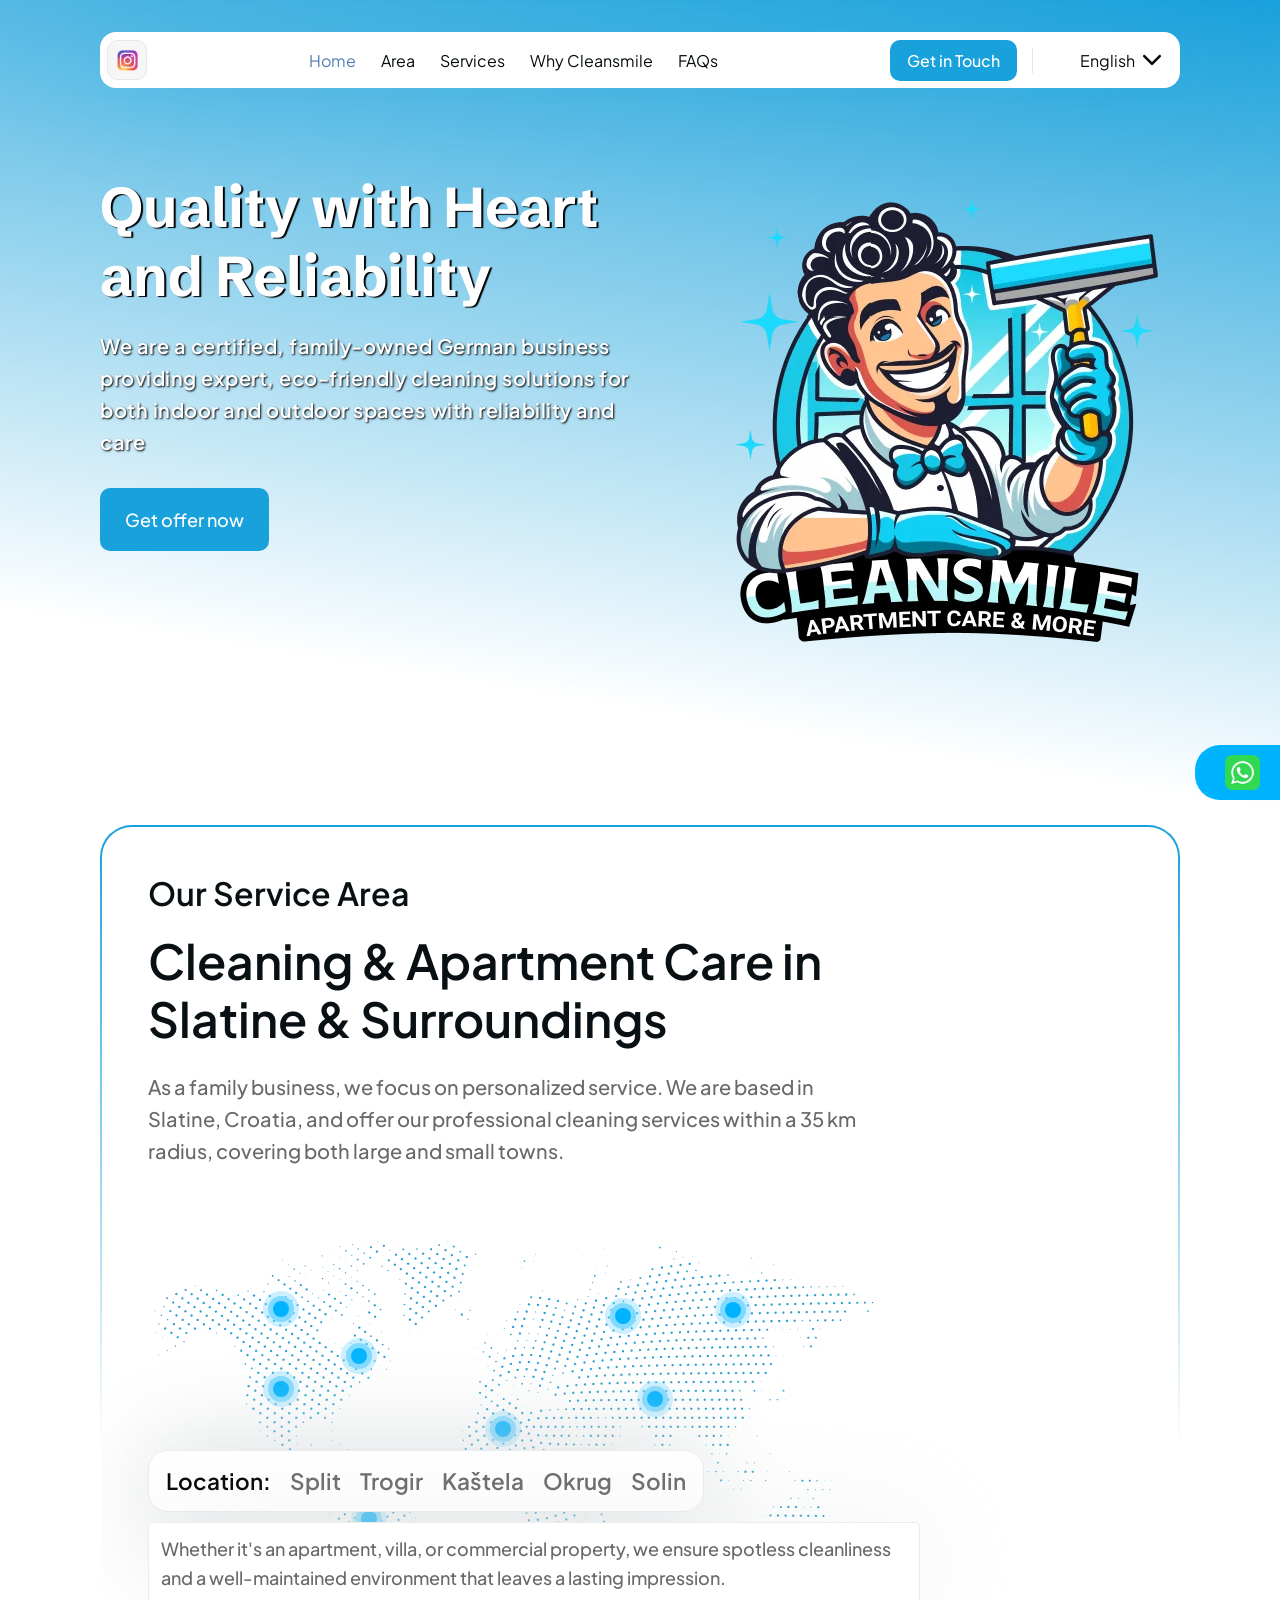
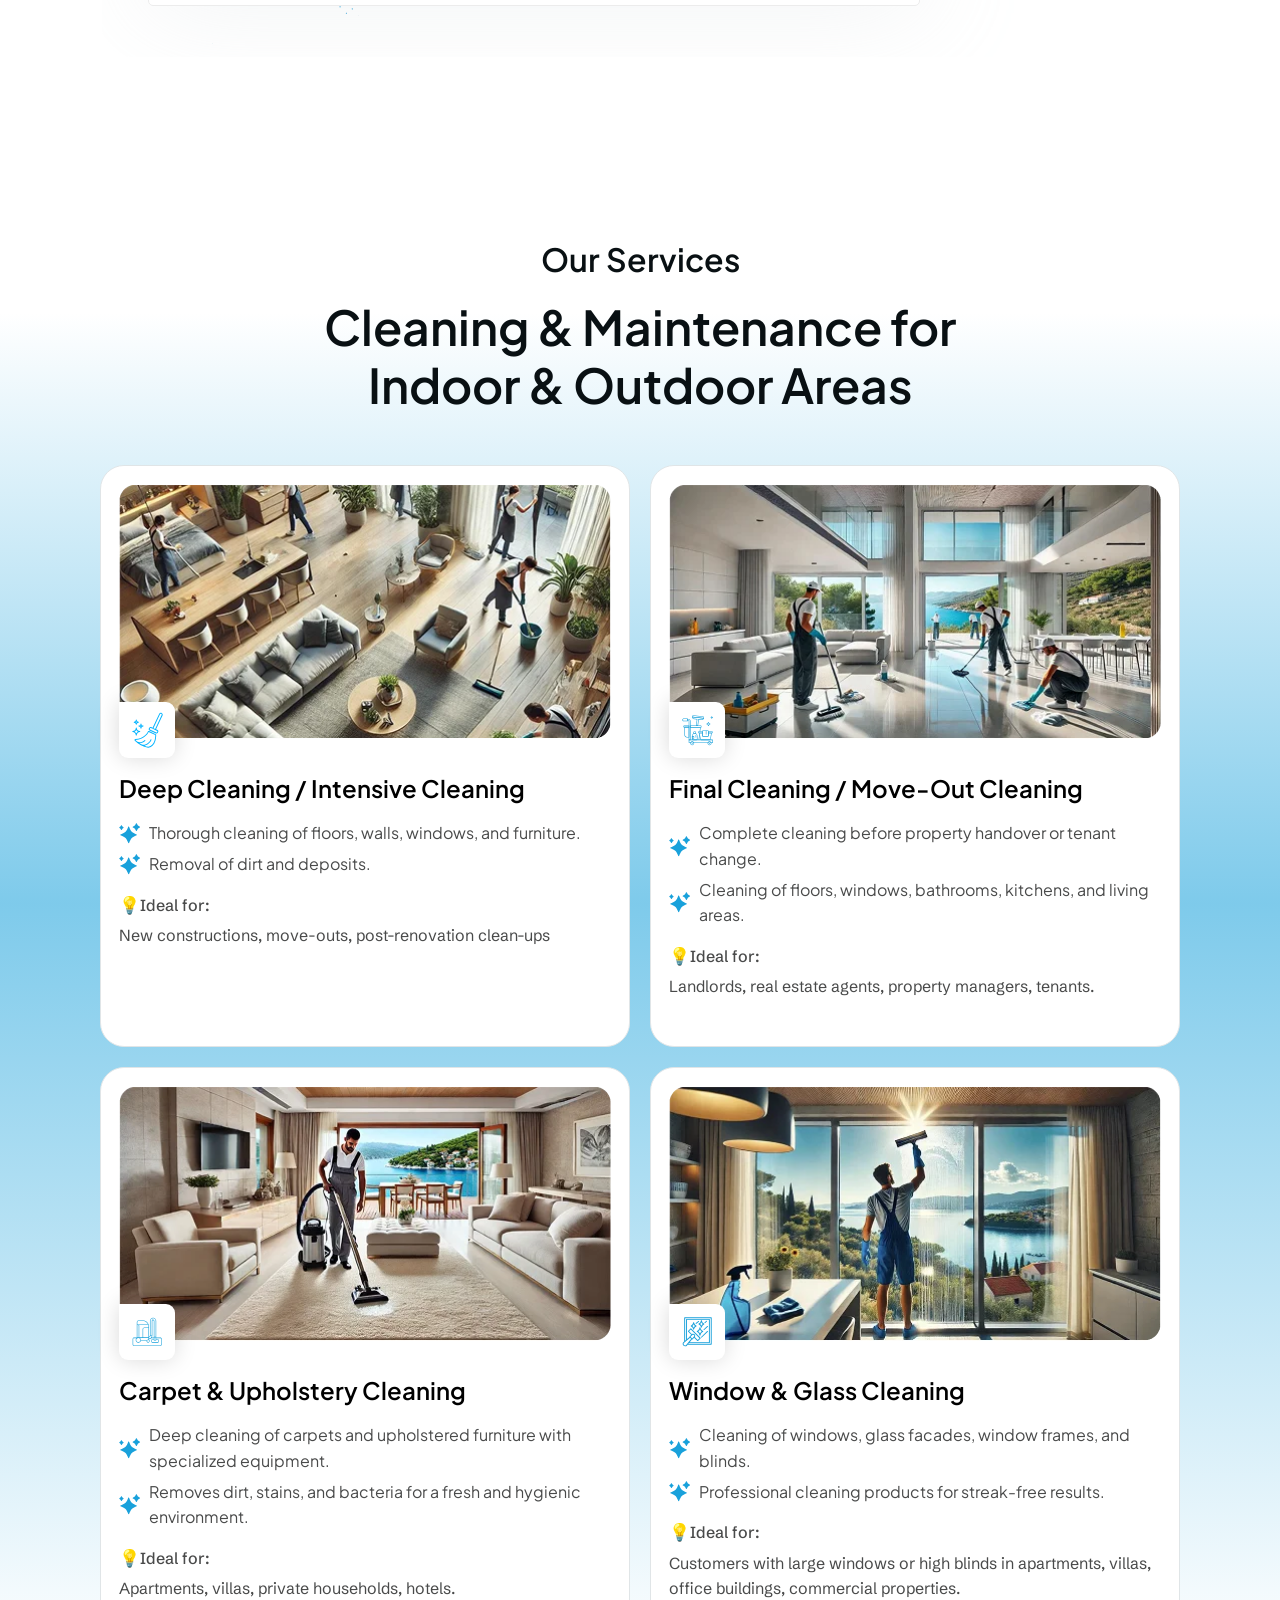
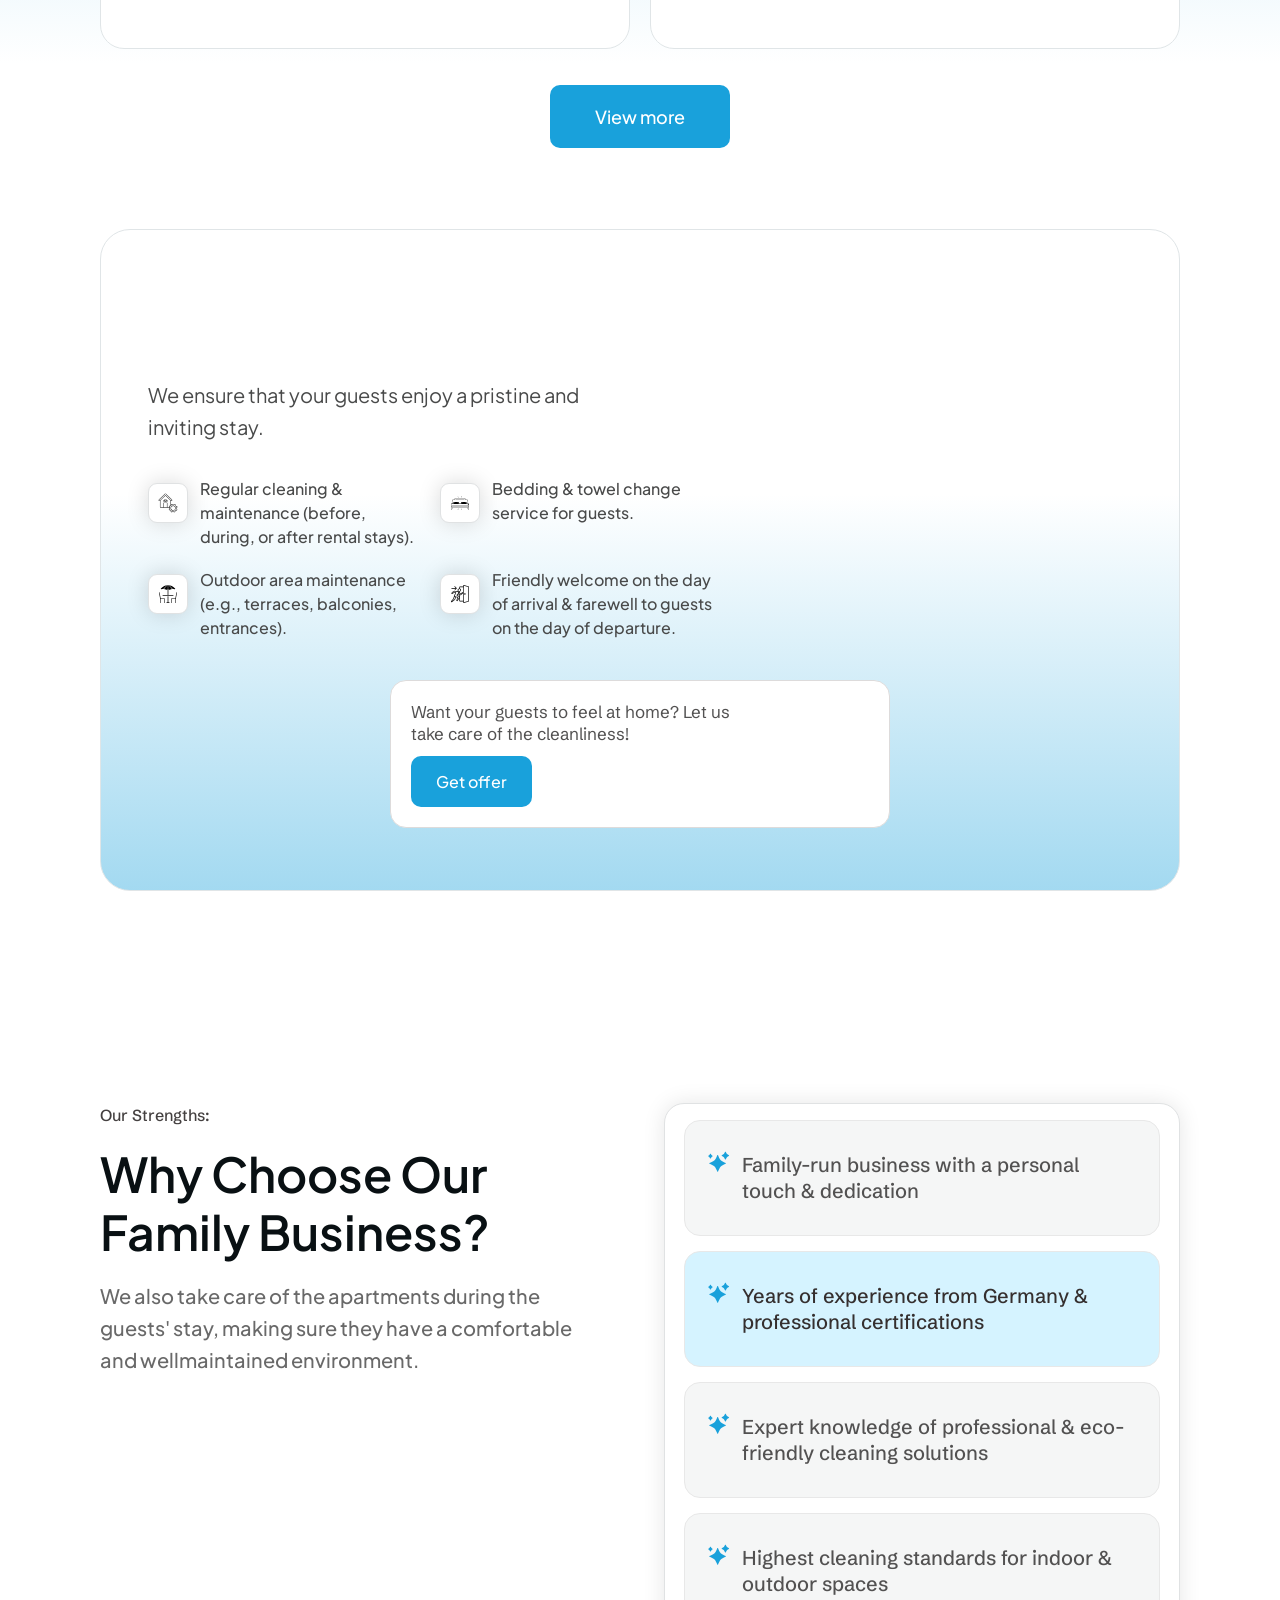
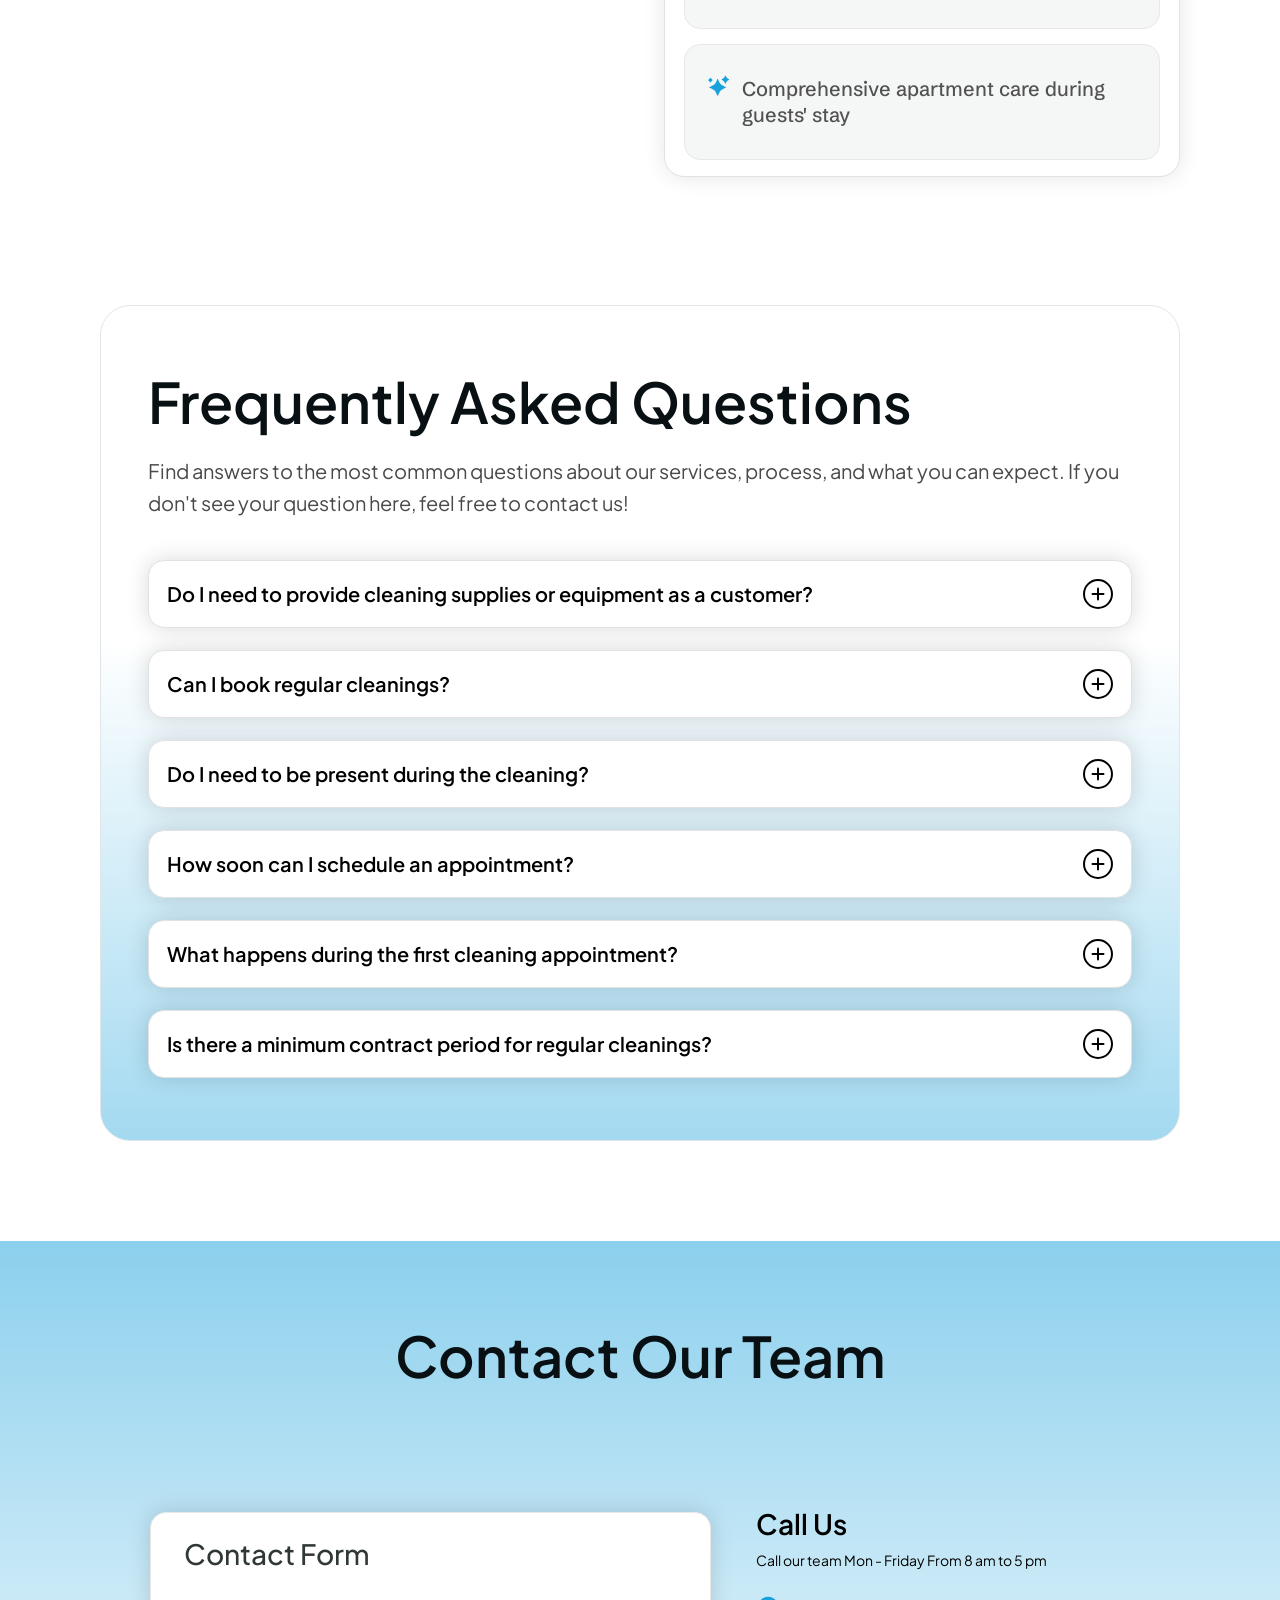
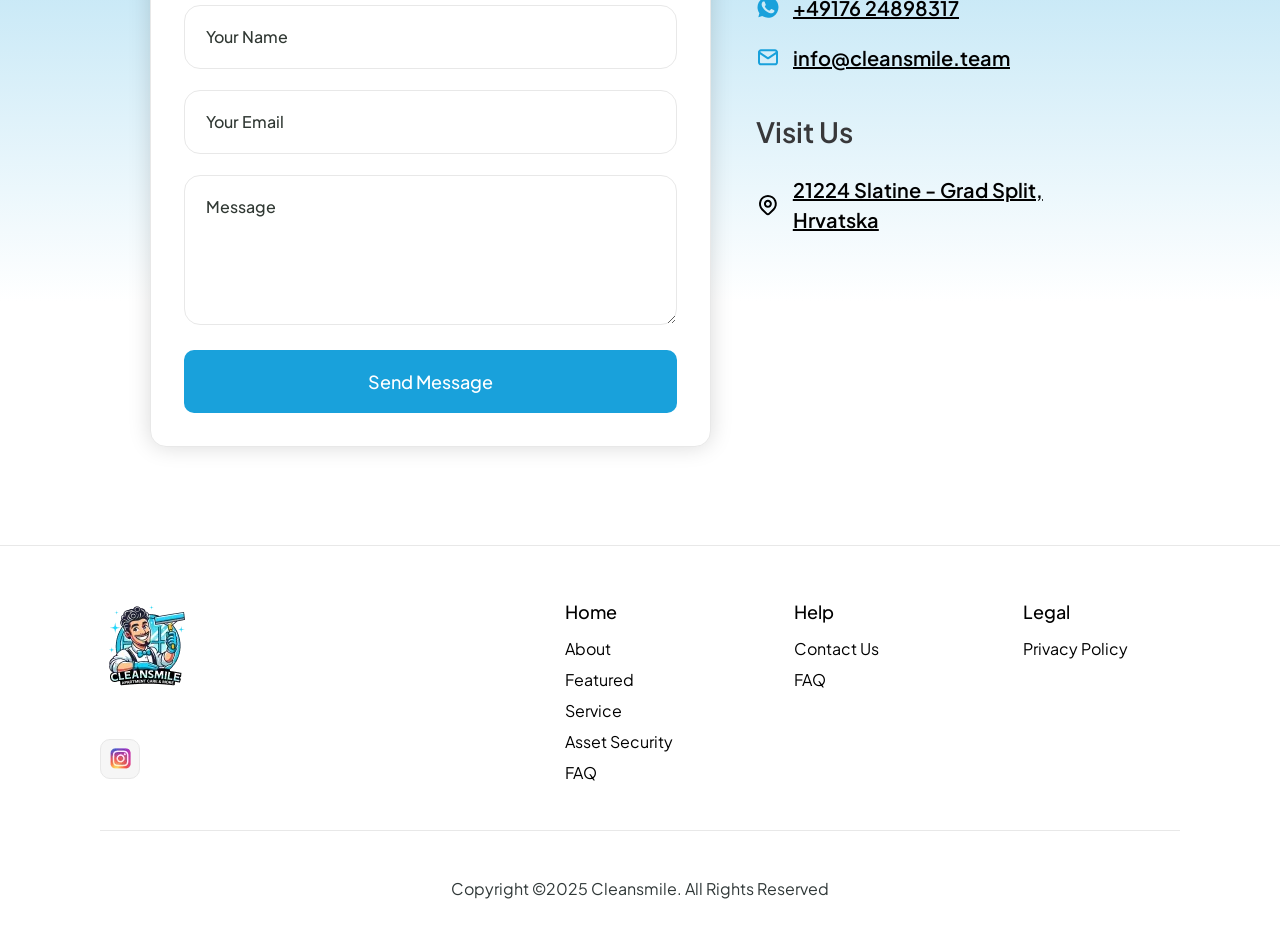
==== index.html @ 7ef7ee9c "new t" ====
<!DOCTYPE html>
<html>
  <head>
    <title>Cleansmile</title>
    <meta charset="UTF-8">
    <meta name="viewport" content="width=device-width, initial-scale=1.0">
    <link rel="icon" type="image/x-icon" href="img/logo.webp">

    <script src="https://code.jquery.com/jquery-3.5.1.min.js"
      integrity="sha256-9/aliU8dGd2tb6OSsuzixeV4y/faTqgFtohetphbbj0="
      crossorigin="anonymous"></script>

    <!-- for loading animations -->
    <link href="https://unpkg.com/aos@2.3.1/dist/aos.css" rel="stylesheet">
    <script src="https://unpkg.com/aos@2.3.1/dist/aos.js"></script>

    <link rel="stylesheet" href="css/style.css?v=1.2">
    <link rel="stylesheet" href="css/responsive.css?v=1.2">

    <link
      href="https://fonts.googleapis.com/css2?family=Plus+Jakarta+Sans:ital,wght@0,200..800;1,200..800&display=swap"
      rel="stylesheet">
    <link
      href="https://fonts.googleapis.com/css2?family=Schibsted+Grotesk:ital,wght@0,400..900;1,400..900&display=swap"
      rel="stylesheet">

    <script type="text/javascript">
        function googleTranslateElementInit() {
          new google.translate.TranslateElement({ }, 'google_translate_element');
        }
      </script>
    <script
      src="https://translate.google.com/translate_a/element.js?cb=googleTranslateElementInit"></script>

  </head>
  <body>

    <div class="behindnav"></div>
    <nav class="navbar">
      <div class="wrapper">
        <div class="whitebox">
          <div class="left">
            <a href="index.html" class="only-mobile"><img class="logo"
                src="img/logo.webp"
                alt="img"></a>
            <a
              href="https://www.instagram.com/clean_smile82?igsh=dmF1dHppOWFheTI="
              target="_blank" class="icon-btn only-desktop">
              <img src="img/in.webp" alt="img">
            </a>
          </div>
          <div class="middle">
            <ul>
              <li><a href="#hero" class="scroll" name="hero">Home</a></li>
              <li><a href="#area" class="scroll" name="area">Area</a></li>
              <li><a href="#service" class="scroll"
                  name="service">Services</a></li>
              <li><a href="#about" class="scroll" name="about">Why
                  Cleansmile</a></li>
              <li><a href="#faq" class="scroll" name="faq">FAQs</a></li>
            </ul>
          </div>
          <div class="right">
            <a
              href="https://www.instagram.com/clean_smile82?igsh=dmF1dHppOWFheTI="
              target="_blank" class="icon-btn only-mobile">
              <img src="img/in.webp" alt="img">
            </a>
            <a href="#contact" class="getin scroll">
              <span class="only-desktop">Get in Touch</span>
              <span class="only-mobile">Get Offer</span>
            </a>

            <div class="left-line"></div>

            <div class="language-switcher">
              <a href="#" class="choosen">
                <img src="https://flagcdn.com/w40/gb.webp"
                  alt="English"
                  class="flag-icon">
                <span>English</span>
                <img src="img/arrow-down.svg" alt="img">
              </a>

              <ul class="language-dropdown notranslate">
                <li data-lang="hr"><img loading="lazy"
                    src="https://flagcdn.com/w40/hr.webp"
                    alt="Croatian"> <span
                    class="notranslate">Croatian</span></li>
                <li data-lang="en"><img loading="lazy"
                    src="https://flagcdn.com/w40/gb.webp"
                    alt="English"> <span class="notranslate">English</span></li>
                <li data-lang="de"><img loading="lazy"
                    src="https://flagcdn.com/w40/de.webp"
                    alt="German"> <span class="notranslate">German</span></li>
                <li data-lang="ru"><img loading="lazy"
                    src="https://flagcdn.com/w40/ru.webp"
                    alt="Russian"> <span class="notranslate">Russian</span></li>
                <li data-lang="fr"><img loading="lazy"
                    src="https://flagcdn.com/w40/fr.webp"
                    alt="French"> <span class="notranslate">French</span></li>
                <li data-lang="sq"><img loading="lazy"
                    src="https://flagcdn.com/w40/al.webp"
                    alt="Albanian"> <span
                    class="notranslate">Albanian</span></li>
              </ul>

              <!-- Hidden Google Translate Element -->
              <div id="google_translate_element" style="display: none;"></div>

            </div>

            <div class="lines">
              <div class="line"></div>
              <div class="line"></div>
              <div class="line"></div>
            </div>
          </div>
        </div>
      </div>
    </nav>

    <section class="hero" id="hero">
      <div class="bubbles"></div>
      <div class="wrapper">
        <div class="cont">
          <div class="left">
            <h1 data-aos="fade-right" data-aos-delay="100">Quality with Heart
              and Reliability</h1>
            <p data-aos="fade-right" data-aos-delay="250">We are a certified,
              family-owned German business providing
              expert,
              eco-friendly cleaning solutions for both indoor and outdoor spaces
              with reliability and care</p>
            <a data-aos="fade-right" data-aos-delay="350" href
              class="btn-pr scroll2" name="contact">Get offer now</a>
          </div>
          <div>
            <div class="img-place">
              <img data-aos="fade-left" data-aos-delay="200"
                src="img/bigger-logo.webp" alt="img">
              <img data-aos="fade-left" data-aos-delay="200"
                src="img/bigger-logo-stars.webp" class="stars" alt="img">
            </div>
          </div>
        </div>
      </div>
    </section>

    <section class="our-service-area" id="area">
      <div class="wrapper">
        <div class="box">
          <div class="inside">
            <h3 data-aos="fade-right" data-aos-delay="100">Our Service Area
            </h3>
            <h2 data-aos="fade-right" data-aos-delay="150">Cleaning & Apartment
              Care in Slatine & Surroundings</h2>
            <p data-aos="fade-right" data-aos-delay="200">As a family business,
              we focus on personalized service. We are
              based in Slatine, Croatia, and offer our professional cleaning
              services within a 35 km radius, covering both large and small
              towns.</p>
            <div class="map-box">
              <div class="map">
                <img src="img/map.webp" alt="img">
                <div class="dot dot1"></div>
                <div class="dot dot2"></div>
                <div class="dot dot3"></div>
                <div class="dot dot4"></div>
                <div class="dot dot5"></div>
                <div class="dot dot6"></div>
                <div class="dot dot7"></div>
                <div class="dot dot8"></div>
              </div>
            </div>
            <div class="cont">
              <div class="location-box" data-aos="fade-up" data-aos-delay="100">
                <ul class="notranslate" translate="no">
                  <li class="tit">Location:</li>
                  <li>Split</li>
                  <li>Trogir</li>
                  <li>Kaštela</li>
                  <li>Okrug</li>
                  <li>Solin</li>
                </ul>
              </div>
              <div class="location-box2 notranslate" translate="no"
                class="location-box2"
                data-aos="fade-right"
                data-aos-delay="100">
                <ul>
                  <li>Arbanija</li>
                  <li>Mastrinka</li>
                  <li>Žedno</li>
                  <li>Seget Vranjica</li>
                  <li>Seget Donji</li>
                  <li>Marina</li>
                  <li>Vinišće</li>
                  <li>Podstrana</li>
                  <li>Stobreč</li>
                </ul>
              </div>
              <p data-aos="fade-up" data-aos-delay="100"> Whether it's an
                apartment, villa, or commercial property, we
                ensure spotless cleanliness and a well-maintained environment
                that leaves a lasting impression. </p>
            </div>
          </div>
        </div>
      </div>
    </section>

    <section class="our-service" id="service">
      <div class="bubbles"></div>
      <div class="wrapper">
        <h3 data-aos="fade-up" data-aos-delay="100">Our Services</h3>
        <h2 data-aos="fade-up" data-aos-delay="200">Cleaning & Maintenance for
          Indoor & Outdoor Areas</h2>

        <div class="boxes">
          <div class="box" data-aos="fade-right" data-aos-delay="100">
            <img loading="lazy" src="img/box1.webp" class="main-img" alt="img">
            <div class="icon-place">
              <svg width="31" height="36" viewBox="0 0 31 36" fill="none"
                xmlns="http://www.w3.org/2000/svg">
                <path
                  d="M23.6839 22.1956L17.0845 19.1132C16.9659 19.0342 16.8079 19.0342 16.6893 19.0342C16.5707 19.0342 16.4522 19.0737 16.3336 19.1132C16.0965 19.1923 15.899 19.3898 15.7804 19.627C15.7804 19.6665 14.99 21.4448 13.0537 23.223C10.485 25.5941 7.28412 26.8587 3.45092 27.0167C3.05575 27.0167 2.73961 27.2538 2.58154 27.6095C2.46298 27.9652 2.54202 28.3603 2.81864 28.637C6.53329 32.3121 10.8802 34.6436 16.0965 35.7501C16.1756 35.7501 16.2151 35.7896 16.2941 35.7896C16.3336 35.7896 16.4127 35.7896 16.4522 35.7896C19.8507 35.1969 22.2613 32.7863 23.4073 28.7555C24.2767 25.8707 24.1581 23.1835 24.1581 23.065C24.1976 22.6698 24 22.3537 23.6839 22.1956ZM16.3336 34.8017C14.99 34.5251 13.7255 34.1299 12.4609 33.6557C13.844 33.4581 14.99 32.8653 15.8594 32.2726C17.4401 31.1661 18.8232 29.5459 19.416 28.0047C19.495 27.7676 19.3765 27.4909 19.1394 27.3724C18.9023 27.2934 18.6257 27.4119 18.5071 27.649C17.5982 30.0201 13.9626 33.6557 10.0108 32.5887H9.97132C9.14145 32.1935 8.3511 31.7193 7.56075 31.2056C9.65518 31.1661 12.1843 30.1781 13.2908 28.8345C13.4489 28.637 13.4489 28.3208 13.2513 28.1627C13.0537 28.0047 12.7375 28.0047 12.5795 28.2023C10.9988 30.0596 7.08654 30.7709 5.70342 29.8225C5.6639 29.783 5.58487 29.783 5.54535 29.7434C4.83404 29.1902 4.16224 28.5579 3.49044 27.9256C13.3698 27.5305 16.6498 19.9826 16.6498 19.9826L23.2492 23.065C23.2887 23.065 23.6839 33.5371 16.3336 34.8017ZM30.56 2.04164C30.4019 1.56743 30.0462 1.21177 29.6115 0.974667C29.1768 0.77708 28.6631 0.737562 28.1889 0.895632C27.7147 1.0537 27.3195 1.40936 27.1219 1.88357L20.6015 15.7542L19.0999 15.0429C18.4281 14.7268 17.5982 15.0034 17.2821 15.7147L16.8474 16.6236C16.5312 17.2954 16.8079 18.1253 17.5192 18.4414L23.9605 21.4448C24.1581 21.5238 24.3557 21.5633 24.5533 21.5633C25.067 21.5633 25.5807 21.2867 25.8179 20.773L26.2526 19.8641C26.5687 19.1923 26.2921 18.3624 25.5807 18.0462L24.0396 17.3349L30.56 3.46427C30.718 2.99006 30.718 2.51585 30.56 2.04164ZM25.1461 18.9156C25.3436 19.0342 25.4622 19.2713 25.3436 19.4689L24.909 20.3778C24.8299 20.5754 24.5533 20.6939 24.3557 20.5754L17.9143 17.572C17.7168 17.4535 17.5982 17.2164 17.7168 17.0188L18.1515 16.1099C18.191 15.9913 18.27 15.9123 18.3886 15.9123C18.5071 15.8728 18.6257 15.8728 18.7047 15.9123L20.2064 16.6236L23.6049 18.2043L25.1461 18.9156ZM29.6511 3.0691L23.1307 16.9398L21.4709 16.1494L27.9913 2.27875C28.1099 2.04164 28.2679 1.88357 28.505 1.80454C28.7422 1.7255 28.9793 1.7255 29.2164 1.84405C29.4535 1.96261 29.6115 2.12068 29.6906 2.35778C29.7696 2.59489 29.7301 2.83199 29.6511 3.0691ZM3.80658 23.144C3.80658 23.4206 4.00417 23.6182 4.28079 23.6182C4.55741 23.6182 4.755 23.4206 4.755 23.144C4.755 21.4448 6.13812 20.0616 7.83737 20.0616C8.11399 20.0616 8.31158 19.8641 8.31158 19.5874C8.31158 19.3108 8.11399 19.1132 7.83737 19.1132C6.13812 19.1132 4.755 17.7301 4.755 16.0309C4.755 15.7542 4.55741 15.5566 4.28079 15.5566C4.00417 15.5566 3.80658 15.7542 3.80658 16.0309C3.80658 17.7301 2.42347 19.1132 0.724211 19.1132C0.447588 19.1132 0.25 19.3108 0.25 19.5874C0.25 19.8641 0.447588 20.0616 0.724211 20.0616C2.42347 20.0616 3.80658 21.4448 3.80658 23.144ZM4.28079 17.9672C4.63645 18.6785 5.22921 19.2318 5.94053 19.627C5.22921 19.9826 4.67597 20.5754 4.28079 21.2867C3.92513 20.5754 3.33237 20.0221 2.62105 19.627C3.33237 19.2318 3.88562 18.639 4.28079 17.9672ZM6.37522 14.055C6.37522 14.3316 6.57281 14.5292 6.84943 14.5292C7.75834 14.5292 8.50917 15.28 8.50917 16.1889C8.50917 16.4655 8.70676 16.6631 8.98338 16.6631C9.26 16.6631 9.45759 16.4655 9.45759 16.1889C9.45759 15.28 10.2084 14.5292 11.1173 14.5292C11.3939 14.5292 11.5915 14.3316 11.5915 14.055C11.5915 13.7784 11.3939 13.5808 11.1173 13.5808C10.2084 13.5808 9.45759 12.8299 9.45759 11.921C9.45759 11.6444 9.26 11.4468 8.98338 11.4468C8.70676 11.4468 8.50917 11.6444 8.50917 11.921C8.50917 12.8299 7.75834 13.5808 6.84943 13.5808C6.57281 13.5808 6.37522 13.7784 6.37522 14.055ZM8.98338 13.4227C9.14145 13.6598 9.37855 13.8969 9.61566 14.055C9.37855 14.213 9.14145 14.4502 8.98338 14.6873C8.82531 14.4502 8.5882 14.213 8.3511 14.055C8.5882 13.8574 8.82531 13.6598 8.98338 13.4227ZM2.14684 10.696C3.05575 10.696 3.80658 11.4468 3.80658 12.3557C3.80658 12.6323 4.00417 12.8299 4.28079 12.8299C4.55741 12.8299 4.755 12.6323 4.755 12.3557C4.755 11.4468 5.50583 10.696 6.41474 10.696C6.69136 10.696 6.88895 10.4984 6.88895 10.2218C6.88895 9.94515 6.69136 9.74756 6.41474 9.74756C5.50583 9.74756 4.755 8.99673 4.755 8.08783C4.755 7.8112 4.55741 7.61362 4.28079 7.61362C4.00417 7.61362 3.80658 7.8112 3.80658 8.08783C3.80658 8.99673 3.05575 9.74756 2.14684 9.74756C1.87022 9.74756 1.67263 9.94515 1.67263 10.2218C1.67263 10.4984 1.87022 10.696 2.14684 10.696ZM4.28079 9.58949C4.43886 9.8266 4.67597 10.0637 4.91307 10.2218C4.67597 10.3798 4.43886 10.617 4.28079 10.8541C4.12272 10.617 3.88561 10.3798 3.64851 10.2218C3.88561 10.0637 4.0832 9.86612 4.28079 9.58949Z"
                  fill="#00B3FF" />
              </svg>
            </div>
            <h4>Deep Cleaning / Intensive Cleaning</h4>
            <ul>
              <li>
                <img loading="lazy" src="img/star-mark.svg" class="star-mark"
                  alt="img">
                Thorough cleaning of floors, walls, windows, and furniture.
              </li>
              <li>
                <img loading="lazy" src="img/star-mark.svg" class="star-mark"
                  alt="img">
                Removal of dirt and deposits.
              </li>
            </ul>
            <h5>
              <span>💡</span>Ideal for:
            </h5>
            <p>
              New constructions, move-outs, post-renovation clean-ups
            </p>
          </div>
          <div class="box" data-aos="fade-left" data-aos-delay="100">
            <img loading="lazy" src="img/box2.webp" class="main-img" alt="img">
            <div class="icon-place">
              <img loading="lazy" src="img/box2-svg.svg" alt="img">
            </div>
            <h4>Final Cleaning / Move-Out Cleaning</h4>
            <ul>
              <li>
                <img loading="lazy" src="img/star-mark.svg" class="star-mark"
                  alt="img">
                Complete cleaning before property handover or tenant change.
              </li>
              <li>
                <img loading="lazy" src="img/star-mark.svg" class="star-mark"
                  alt="img">
                Cleaning of floors, windows, bathrooms, kitchens, and living
                areas.
              </li>
            </ul>
            <h5>
              <span>💡</span>Ideal for:
            </h5>
            <p>
              Landlords, real estate agents, property managers, tenants.
            </p>
          </div>
          <div class="box" data-aos="fade-right" data-aos-delay="100">
            <img loading="lazy" src="img/box3.webp" class="main-img" alt="img">
            <div class="icon-place">
              <img loading="lazy" src="img/box3-svg.svg" alt="img">
            </div>
            <h4>Carpet & Upholstery Cleaning</h4>
            <ul>
              <li>
                <img loading="lazy" src="img/star-mark.svg" class="star-mark"
                  alt="img">
                Deep cleaning of carpets and upholstered furniture with
                specialized equipment.
              </li>
              <li>
                <img loading="lazy" src="img/star-mark.svg" class="star-mark"
                  alt="img">
                Removes dirt, stains, and bacteria for a fresh and hygienic
                environment.
              </li>
            </ul>
            <h5>
              <span>💡</span>Ideal for:
            </h5>
            <p>
              Apartments, villas, private households, hotels.
            </p>
          </div>
          <div class="box" data-aos="fade-left" data-aos-delay="100">
            <img loading="lazy" src="img/box4.webp" class="main-img" alt="img">
            <div class="icon-place">
              <img loading="lazy" src="img/box4-svg.svg" alt="img">
            </div>
            <h4>Window & Glass Cleaning</h4>
            <ul>
              <li>
                <img loading="lazy" src="img/star-mark.svg" class="star-mark"
                  alt="img">
                Cleaning of windows, glass facades, window frames, and blinds.
              </li>
              <li>
                <img loading="lazy" src="img/star-mark.svg" class="star-mark"
                  alt="img">
                Professional cleaning products for streak-free results.
              </li>
            </ul>
            <h5>
              <span>💡</span>Ideal for:
            </h5>
            <p>
              Customers with large windows or high blinds in apartments, villas,
              office buildings, commercial properties.
            </p>
          </div>
        </div>
        <div class="boxes hidden-boxes">
          <div class="box">
            <img loading="lazy" src="img/box5.webp" class="main-img" alt="img">
            <div class="icon-place">
              <img loading="lazy" src="img/svg-box5.svg" class="main-img"
                alt="img">
            </div>
            <h4> Kitchen & Bathroom Cleaning</h4>
            <ul>
              <li>
                <img loading="lazy" src="img/star-mark.svg" class="star-mark"
                  alt="img">
                Thorough cleaning of countertops, appliances, sinks, showers,
                and toilets.
              </li>
              <li>
                <img loading="lazy" src="img/star-mark.svg" class="star-mark"
                  alt="img">
                Removes grease, limescale, and dirt for a hygienic environment.
              </li>
            </ul>
            <h5>
              <span>💡</span>Ideal for:
            </h5>
            <p>
              Apartments, villas, vacation homes.
            </p>
          </div>

          <div class="box">
            <img loading="lazy" src="img/box6.webp" class="main-img" alt="img">
            <div class="icon-place">
              <img loading="lazy" src="img/svg-box6.svg" class="main-img"
                alt="img">
            </div>
            <h4>Floor Cleaning & Maintenance</h4>
            <ul>
              <li>
                <img loading="lazy" src="img/star-mark.svg" class="star-mark"
                  alt="img">
                Cleaning of tiles, wood, laminate, and other hard floors with
                specialized care products.
              </li>
              <li>
                <img loading="lazy" src="img/star-mark.svg" class="star-mark"
                  alt="img">
                Gentle cleaning and maintenance to extend durability
              </li>
            </ul>
            <h5>
              <span>💡</span>Ideal for:
            </h5>
            <p>
              Apartments, villas, houses, offices
            </p>
          </div>

          <div class="box">
            <img loading="lazy" src="img/box7.webp" class="main-img" alt="img">
            <div class="icon-place">
              <img loading="lazy" src="img/svg-box7.svg" class="main-img"
                alt="img">
            </div>
            <h4>Marble Cleaning & Care</h4>
            <ul>
              <li>
                <img loading="lazy" src="img/star-mark.svg" class="star-mark"
                  alt="img">
                Specialized cleaning of marble surfaces to remove dirt and water
                stains.
              </li>
              <li>
                <img loading="lazy" src="img/star-mark.svg" class="star-mark"
                  alt="img">
                Regular maintenance to preserve the beauty of marble and extend
                its durability.
              </li>
            </ul>
            <h5>
              <span>💡</span>Ideal for:
            </h5>
            <p>
              Apartments, villas, hotels, offices, luxury apartments.
            </p>
          </div>

          <div class="box">
            <img loading="lazy" src="img/box8.webp" class="main-img" alt="img">
            <div class="icon-place">
              <img loading="lazy" src="img/svg-box8.svg" class="main-img"
                alt="img">
            </div>
            <h4>Pool & Grout Cleaning</h4>
            <ul>
              <li>
                <img loading="lazy" src="img/star-mark.svg" class="star-mark"
                  alt="img">
                Removal of limescale, grease, and deposits from pool walls and
                floors.
              </li>
              <li>
                <img loading="lazy" src="img/star-mark.svg" class="star-mark"
                  alt="img">
                Thorough grout cleaning to prevent buildup and mold.
              </li>
            </ul>
            <h5>
              <span>💡</span>Ideal for:
            </h5>
            <p>
              Apartments, villas, private pools, hotel pools.
            </p>
          </div>

          <div class="box">
            <img loading="lazy" src="img/box9.webp" class="main-img" alt="img">
            <div class="icon-place">
              <img loading="lazy" src="img/svg-box9.svg" class="main-img"
                alt="img">
            </div>
            <h4>Special Cleaning (Renovations, Moving)</h4>
            <ul>
              <li>
                <img loading="lazy" src="img/star-mark.svg" class="star-mark"
                  alt="img">
                Post-construction and renovation cleaning, including dust
                removal.
              </li>
              <li>
                <img loading="lazy" src="img/star-mark.svg" class="star-mark"
                  alt="img">
                Removal of paint splatters and dirt for immediate occupancy.
              </li>
            </ul>
            <h5>
              <span>💡</span>Ideal for:
            </h5>
            <p>
              Homeowners, renovators, moving customers.
            </p>
          </div>

          <div class="box">
            <img loading="lazy" src="img/box10.webp" class="main-img" alt="img">
            <div class="icon-place">
              <img loading="lazy" src="img/svg-box10.svg" class="main-img"
                alt="img">
            </div>
            <h4>Reliable Key Handover</h4>
            <ul>
              <li>
                <img loading="lazy" src="img/star-mark.svg" class="star-mark"
                  alt="img">
                Personal key handover and introduction to the main features of
                the apartment by our friendly team.
              </li>
              <li>
                <img loading="lazy" src="img/star-mark.svg" class="star-mark"
                  alt="img">
                Assistance with questions about apartment usage and
                recommendations for local attractions
              </li>
            </ul>
            <h5>
              <span>💡</span>Ideal for:
            </h5>
            <p>
              Landlords, real estate managers, vacation rentals.
            </p>
          </div>

        </div>
        <div class="btn-box" data-aos="fade-up" data-aos-delay="100">
          <a href="#" class="btn-pr">View more</a>
        </div>
      </div>
    </section>

    <section class="apartment-care">
      <div class="wrapper">
        <div class="box">
          <h2 data-aos="fade-right" data-aos-delay="100">Apartment Care </h2>
          <p data-aos="fade-right" data-aos-delay="150">We ensure that your
            guests enjoy a pristine and inviting stay.</p>
          <ul>
            <li data-aos="fade-right" data-aos-delay="100">
              <div class="icon-place">
                <img loading="lazy" src="img/ap1.svg" alt="img">
              </div>
              Regular cleaning & maintenance (before, during, or after rental
              stays).
            </li>
            <li data-aos="fade-right" data-aos-delay="100">
              <div class="icon-place">
                <img loading="lazy" src="img/ap2.svg" alt="img">
              </div>
              Bedding & towel change service for guests.
            </li>
            <li data-aos="fade-right" data-aos-delay="100">
              <div class="icon-place">
                <img loading="lazy" src="img/ap3.svg" alt="img">
              </div>
              Outdoor area maintenance (e.g., terraces, balconies, entrances).
            </li>
            <li data-aos="fade-right" data-aos-delay="100">
              <div class="icon-place">
                <img loading="lazy" src="img/ap5.svg" alt="img">
              </div>
              Friendly welcome on the day of arrival & farewell to guests on the
              day of departure.
            </li>
          </ul>
          <img data-aos="fade-left" data-aos-delay="100"
            src="img/ap-care.webp"
            class="ap-care" alt="img">
          <div class="box-white" data-aos="fade-up" data-aos-delay="100">
            <p>Want your guests to feel at home? Let us take care of the
              cleanliness! </p>
            <a href="#" class="btn-pr scroll2" name="contact">Get offer</a>
          </div>
        </div>
      </div>
    </section>

    <section class="about-us" id="about">
      <div class="wrapper">
        <div class="cont">
          <div class="l">
            <h4 data-aos="fade-right" data-aos-delay="100">Our Strengths:</h4>
            <h2 data-aos="fade-right" data-aos-delay="150">Why Choose Our Family
              Business?</h2>
            <p data-aos="fade-right" data-aos-delay="200">We also take care of
              the apartments during the guests' stay,
              making
              sure they have a comfortable and wellmaintained environment.</p>
          </div>
          <div class="r">
            <div class="box">
              <ul>
                <li data-aos="fade-left" data-aos-delay="100">
                  <img loading="lazy" src="img/star-mark.svg" class="star-mark"
                    alt="img">
                  Family-run business with a personal touch & dedication
                </li>
                <li class="highlight" data-aos="fade-left" data-aos-delay="100">
                  <img loading="lazy" src="img/star-mark.svg" class="star-mark"
                    alt="img">
                  Years of experience from Germany & professional certifications
                </li>
                <li data-aos="fade-left" data-aos-delay="100">
                  <img loading="lazy" src="img/star-mark.svg" class="star-mark"
                    alt="img">
                  Expert knowledge of professional & eco-friendly cleaning
                  solutions
                </li>
                <li data-aos="fade-left" data-aos-delay="100">
                  <img loading="lazy" src="img/star-mark.svg" class="star-mark"
                    alt="img">
                  Highest cleaning standards for indoor & outdoor spaces
                </li>
                <li data-aos="fade-left" data-aos-delay="100">
                  <img loading="lazy" src="img/star-mark.svg" class="star-mark"
                    alt="img">
                  Comprehensive apartment care during guests' stay
                </li>
              </ul>
            </div>
          </div>
        </div>
      </div>
    </section>

    <section class="faq" id="faq">
      <div class="wrapper">
        <div class="box">
          <h2 data-aos="fade-right" data-aos-delay="100">Frequently Asked
            Questions </h2>
          <p data-aos="fade-right" data-aos-delay="150">Find answers to the most
            common questions about our services, process, and what you can
            expect. If you don't see your question here, feel free to contact
            us!</p>

          <div class="faq-cards">
            <div class="faq-card" data-aos="fade-right" data-aos-delay="100">
              <div class="question">
                <div>
                  Do I need to provide cleaning supplies or equipment as a
                  customer?
                </div>
                <div class="navigator"></div>
              </div>
              <div class="answer">
                <div class="in">
                  <p>
                    No, our teams are fully equipped and bring all necessary
                    cleaning products and professional equipment with them.
                  </p>
                </div>
              </div>
            </div>

            <div class="faq-card" data-aos="fade-right" data-aos-delay="100">
              <div class="question">
                <div>
                  Can I book regular cleanings?
                </div>
                <div class="navigator"></div>
              </div>
              <div class="answer">
                <div class="in">
                  <p>
                    Absolutely! We offer flexible cleaning schedules — whether
                    daily, weekly, or monthly. Planning is tailored to your
                    individual needs.

                  </p>
                </div>
              </div>
            </div>

            <div class="faq-card" data-aos="fade-right" data-aos-delay="100">
              <div class="question">
                <div>
                  Do I need to be present during the cleaning?

                </div>
                <div class="navigator"></div>
              </div>
              <div class="answer">
                <div class="in">
                  <p>
                    No, that’s not necessary. Many of our clients provide us
                    with a key or arrange access in advance. You decide what’s
                    most convenient for you. Discretion and security are our top
                    priorities.

                  </p>
                </div>
              </div>
            </div>

            <div class="faq-card" data-aos="fade-right" data-aos-delay="100">
              <div class="question">
                <div>
                  How soon can I schedule an appointment?

                </div>
                <div class="navigator"></div>
              </div>
              <div class="answer">
                <div class="in">
                  <p>
                    We usually need 2–3 days' notice. However, in urgent cases,
                    we do our best to accommodate short-notice requests.

                  </p>
                </div>
              </div>
            </div>

            <div class="faq-card" data-aos="fade-right" data-aos-delay="100">
              <div class="question">
                <div>
                  What happens during the first cleaning appointment?

                </div>
                <div class="navigator"></div>
              </div>
              <div class="answer">
                <div class="in">
                  <p>
                    Before the first service, we discuss your needs and
                    preferences — either over the phone or in person.

                  </p>
                </div>
              </div>
            </div>

            <div class="faq-card" data-aos="fade-right" data-aos-delay="100">
              <div class="question">
                <div>
                  Is there a minimum contract period for regular cleanings?

                </div>
                <div class="navigator"></div>
              </div>
              <div class="answer">
                <div class="in">
                  <p>
                    No, we work flexibly and with a customer-first approach.
                    Regular cleanings can be adjusted or canceled at any time —
                    with no long-term commitment.
                  </p>
                </div>
              </div>
            </div>

          </div>
        </div>
      </div>
    </section>

    <section class="contact" id="contact">
      <div class="bubbles"></div>
      <div class="wrapper">
        <h2 data-aos="fade-up" data-aos-delay="100">Contact Our Team</h2>
        <p data-aos="fade-up" data-aos-delay="150">We’ll take care of
          everything</p>
        <div class="cont">
          <form action data-aos="fade-right" data-aos-delay="100">
            <h3>Contact Form</h3>
            <input type="text" placeholder="Your Name" required>
            <input type="email" placeholder="Your Email" required>
            <textarea name id placeholder="Message" required></textarea>
            <button>Send Message</button>
          </form>
          <div class="details" data-aos="fade-left" data-aos-delay="100">
            <h3>Call Us</h3>
            <p>Call our team Mon - Friday From 8 am to 5 pm</p>
            <ul>
              <li>
                <a href="https://wa.me/4917624898317" target="_blank">
                  <svg width="24" height="25" viewBox="0 0 24 25" fill="none"
                    xmlns="http://www.w3.org/2000/svg">
                    <path
                      d="M20.9249 6.69395C17.7899 1.83395 11.3699 0.39395 6.40493 3.40895C1.55993 6.42395 -7.15256e-05 12.994 3.13493 17.839L3.38993 18.229L2.33993 22.159L6.26993 21.109L6.65993 21.364C8.35493 22.279 10.1999 22.8039 12.0299 22.8039C13.9949 22.8039 15.9599 22.279 17.6549 21.229C22.4999 18.079 23.9399 11.6439 20.9249 6.66395V6.69395ZM18.1799 16.8039C17.6549 17.584 16.9949 18.1089 16.0799 18.2439C15.5549 18.2439 14.8949 18.499 12.2849 17.464C10.0649 16.414 8.21993 14.704 6.91493 12.739C6.13493 11.824 5.72993 10.639 5.60993 9.45395C5.60993 8.40395 5.99993 7.48895 6.65993 6.82895C6.91493 6.57395 7.18493 6.43895 7.43993 6.43895H8.09993C8.35493 6.43895 8.62493 6.43895 8.75993 6.96395C9.01493 7.62395 9.67493 9.19895 9.67493 9.33395C9.80993 9.46895 9.74993 10.474 9.14993 11.044C8.81993 11.419 8.75993 11.434 8.89493 11.704C9.41993 12.484 10.0799 13.2789 10.7249 13.9389C11.5049 14.599 12.2999 15.124 13.2149 15.514C13.4699 15.649 13.7399 15.649 13.8749 15.379C14.0099 15.124 14.6549 14.464 14.9249 14.194C15.1799 13.939 15.3149 13.9389 15.5849 14.059L17.6849 15.109C17.9399 15.244 18.2099 15.3639 18.3449 15.499C18.4799 15.889 18.4799 16.4139 18.2099 16.8039H18.1799Z"
                      fill="#19A1DB" />
                  </svg>
                  +49176 24898317
                </a>
              </li>
              <li>
                <a href="mailto:info@cleansmile.team">
                  <svg width="24" height="25" viewBox="0 0 24 25" fill="none"
                    xmlns="http://www.w3.org/2000/svg">
                    <g clip-path="url(#clip0_0_3770)">
                      <path
                        d="M3 7.33398C3 6.80355 3.21071 6.29484 3.58579 5.91977C3.96086 5.5447 4.46957 5.33398 5 5.33398H19C19.5304 5.33398 20.0391 5.5447 20.4142 5.91977C20.7893 6.29484 21 6.80355 21 7.33398V17.334C21 17.8644 20.7893 18.3731 20.4142 18.7482C20.0391 19.1233 19.5304 19.334 19 19.334H5C4.46957 19.334 3.96086 19.1233 3.58579 18.7482C3.21071 18.3731 3 17.8644 3 17.334V7.33398Z"
                        stroke="#19A1DB" stroke-width="2" stroke-linecap="round"
                        stroke-linejoin="round" />
                      <path d="M3 7.33398L12 13.334L21 7.33398" stroke="#19A1DB"
                        stroke-width="2" stroke-linecap="round"
                        stroke-linejoin="round" />
                    </g>
                    <defs>
                      <clippath id="clip0_0_3770">
                        <rect width="24" height="24" fill="white"
                          transform="translate(0 0.333984)" />
                      </clippath>
                    </defs>
                  </svg>
                  info@cleansmile.team
                </a>
              </li>
            </ul>
            <h4>
              Visit Us
            </h4>
            <ul>
              <li>
                <a href="#">
                  <svg width="24" height="25" viewBox="0 0 24 25" fill="none"
                    xmlns="http://www.w3.org/2000/svg">
                    <g clip-path="url(#clip0_0_3778)">
                      <path
                        d="M9 11.834C9 12.6296 9.31607 13.3927 9.87868 13.9553C10.4413 14.5179 11.2044 14.834 12 14.834C12.7956 14.834 13.5587 14.5179 14.1213 13.9553C14.6839 13.3927 15 12.6296 15 11.834C15 11.0383 14.6839 10.2753 14.1213 9.71266C13.5587 9.15005 12.7956 8.83398 12 8.83398C11.2044 8.83398 10.4413 9.15005 9.87868 9.71266C9.31607 10.2753 9 11.0383 9 11.834Z"
                        stroke="black" stroke-width="2" stroke-linecap="round"
                        stroke-linejoin="round" />
                      <path
                        d="M17.6578 17.4912L13.4148 21.7342C13.0398 22.1088 12.5314 22.3193 12.0013 22.3193C11.4712 22.3193 10.9628 22.1088 10.5878 21.7342L6.3438 17.4912C5.22502 16.3723 4.46313 14.9469 4.15448 13.395C3.84584 11.8432 4.00429 10.2347 4.6098 8.77291C5.21531 7.31113 6.24069 6.06172 7.55628 5.18269C8.87186 4.30365 10.4186 3.83447 12.0008 3.83447C13.583 3.83447 15.1297 4.30365 16.4453 5.18269C17.7609 6.06172 18.7863 7.31113 19.3918 8.77291C19.9973 10.2347 20.1558 11.8432 19.8471 13.395C19.5385 14.9469 18.7766 16.3723 17.6578 17.4912Z"
                        stroke="black" stroke-width="2" stroke-linecap="round"
                        stroke-linejoin="round" />
                    </g>
                    <defs>
                      <clippath id="clip0_0_3778">
                        <rect width="24" height="24" fill="white"
                          transform="translate(0 0.833984)" />
                      </clippath>
                    </defs>
                  </svg>

                  21224 Slatine - Grad Split, Hrvatska
                </a>
              </li>
            </ul>
          </div>
        </div>
      </div>
    </section>

    <footer>
      <div class="wrapper">

        <div class="cont">
          <div class="l">
            <a href="index.html">
              <img loading="lazy" src="img/footer-logo.webp" alt="img">
            </a>
            <a
              href="https://www.instagram.com/clean_smile82?igsh=dmF1dHppOWFheTI="
              target="_blank" class="icon-btn">
              <img loading="lazy" src="img/in.webp" alt="img">
            </a>
          </div>
          <div class="r">
            <ul>
              <li class="tit">Home</li>
              <li><a href="#" class="scroll2" name="about-us">About</a></li>
              <li><a href="#" class="scroll2">Featured</a></li>
              <li><a href="#" class="scroll2"
                  name="our-service">Service</a></li>
              <li><a href="#" class="scroll2">Asset Security</a></li>
              <li><a href="#faq" class="scroll2" name="faq">FAQ</a></li>
            </ul>
            <ul>
              <li class="tit">Help</li>
              <li><a href="#contact" class="scroll2" name="contact">Contact
                  Us</a></li>
              <li><a href="#faq" class="scroll2" name="faq">FAQ</a></li>
            </ul>
            <ul>
              <li class="tit">Legal</li>
              <li><a href="#">Privacy Policy</a></li>
            </ul>
          </div>
        </div>

        <div class="linemiddle"></div>
        <p class="copyright">
          Copyright ©2025 Cleansmile. All Rights Reserved
        </p>
      </div>
    </footer>

    <a href="https://wa.me/4917624898317" target="_blank" class="tw-fixed">
      <img src="img/wp.webp" alt>
      <!-- <span>+49176 24898317</span> -->
    </a>

    <script src="js/main.js"></script>
  </body>
</html>
---- css/style.css ----
@charset "UTF-8";
body {
  padding: 0;
  margin: 0;
  top: 0 !important;
}

h1,
h2,
h3,
h4,
h5,
p {
  margin: 0;
  padding: 0;
}

* {
  box-sizing: border-box;
}

input:focus,
textarea:focus {
  outline: none;
}

.wrapper {
  max-width: 1110px;
  margin: auto;
  padding-left: 15px;
  padding-right: 15px;
}

img {
  max-width: 100%;
}

.behindnav {
  position: fixed;
  max-width: 1100px;
  margin: auto;
  padding-left: 15px;
  padding-right: 15px;
  left: 0;
  right: 0;
  margin: auto;
  min-height: 100px;
  background-color: transparent;
  top: 0;
  z-index: 9999;
  border-bottom-left-radius: 16px;
  border-bottom-right-radius: 16px;
  -webkit-backdrop-filter: blur(10px);
          backdrop-filter: blur(10px);
}

nav {
  position: fixed;
  left: 0;
  right: 0;
  top: 0;
  padding-top: 32px;
  font-family: "Plus Jakarta Sans", sans-serif;
  z-index: 9999;
  /* Track */
  /* Handle */
  /* Handle on hover */
}
nav .only-mobile {
  display: none;
}
@media (max-width: 772px) {
  nav .only-mobile {
    display: inline-flex;
  }
}
@media (max-width: 772px) {
  nav .only-desktop {
    display: none;
  }
}
nav .logo {
  max-width: 41px;
}
nav *::-webkit-scrollbar {
  width: 5px;
}
nav *::-webkit-scrollbar-track {
  background: #f1f1f1;
}
nav *::-webkit-scrollbar-thumb {
  background: #00b3ff;
}
nav *::-webkit-scrollbar-thumb:hover {
  background: #00b3ff;
}
nav img {
  display: flex;
}
nav .whitebox {
  background-color: #fff;
  display: flex;
  justify-content: space-between;
  align-items: center;
  border-radius: 16px;
  padding: 1px 7px;
  min-height: 56px;
  box-shadow: 0px 0px 100px 0px rgba(27, 162, 219, 0.3);
}
nav .middle ul {
  display: flex;
  list-style-type: none;
  padding: 0;
  gap: 25px;
}
nav .middle ul a {
  font-size: 16px;
  font-weight: 400;
  color: #060c0e;
  text-decoration: unset;
  transition: all ease 0.5s;
}
nav .middle ul a:hover {
  color: #517db6;
}
nav .middle ul .active {
  color: #517db6;
}
nav .right {
  display: flex;
  align-items: center;
  justify-content: center;
}
nav .right .left-line {
  height: 25px;
  width: 1px;
  background-color: #e2e2e2;
  margin-right: 7px;
  margin-left: 15px;
}
nav .right .getin {
  font-size: 16px;
  color: #fff;
  text-decoration: unset;
  font-weight: 500;
  margin-left: 11px;
  background-color: #19a1db;
  padding: 10px 17px;
  border-radius: 10px;
  transition: all ease 0.5s;
  align-items: center;
  text-align: center;
}
nav .right .getin:hover {
  background-color: #517db6;
}

.btn-pr {
  font-size: 18px;
  color: #fff;
  text-decoration: unset;
  font-weight: 500;
  background-color: #19a1db;
  padding: 20px 25px;
  border-radius: 10px;
  font-family: "Plus Jakarta Sans", sans-serif;
  transition: all ease 0.5s;
  display: inline-flex;
  align-items: center;
  justify-content: center;
  margin-top: 30px;
}
.btn-pr:hover {
  background-color: #517db6;
}

.icon-btn {
  background-color: #f6f6f6;
  border: 1px solid #e8e8e8;
  width: 40px;
  height: 40px;
  display: flex;
  align-items: center;
  justify-content: center;
  border-radius: 10px;
  transition: all ease 0.5s;
}
.icon-btn:hover {
  border-color: #517db6;
}

.language-switcher {
  position: relative;
}
.language-switcher .show {
  display: flex;
}
.language-switcher .choosen {
  display: inline-flex;
  color: #060c0e;
  text-decoration: unset;
  padding: 9px 12px;
  letter-spacing: 0rem;
  border-radius: 5px;
  transition: all ease 0.5s;
  gap: 9px;
  background-color: transparent;
  align-items: center;
  justify-content: center;
  display: flex !important;
}
.language-switcher .choosen svg path {
  fill: #060c0e;
  transition: all ease 0.5s;
}
.language-switcher .choosen:hover svg path {
  fill: #000;
}

.language-switcher {
  position: relative;
  display: inline-block;
}

.language-switcher .choosen {
  display: flex;
  align-items: center;
  gap: 8px;
  cursor: pointer;
}

.language-dropdown {
  position: absolute;
  top: 100%;
  left: 0;
  background-color: #fff;
  border: 1px solid #fff;
  border-top-left-radius: 10px;
  border-bottom-left-radius: 10px;
  padding: 5px 0;
  display: none;
  width: 180px;
  list-style: none;
  z-index: 100;
  max-height: 300px;
  overflow: auto;
  box-shadow: 0px 0px 22px 0px rgba(0, 0, 0, 0.15);
}

.language-dropdown li {
  display: flex;
  align-items: center;
  gap: 8px;
  padding: 10px;
  color: #060c0e;
  cursor: pointer;
  transition: background 0.3s;
}
.language-dropdown li img {
  max-width: 20px;
}

.language-dropdown li:hover {
  background-color: #ebf9ff;
  color: black;
}

.flag-icon {
  width: 20px;
  height: 14px;
}

.hero {
  min-height: 880px;
  background-color: blue;
  background: #19a1db;
  background: linear-gradient(189deg, rgb(25, 161, 219) 0%, rgb(255, 255, 255) 75%);
  position: relative;
  overflow: hidden;
  padding-top: 100px;
}
.hero .img-place {
  position: relative;
}
.hero .img-place .stars {
  position: absolute;
  left: 0;
  right: 0;
  top: 0;
  animation: blink 1.5s infinite ease-in-out;
}
@keyframes blink {
  0% {
    opacity: 0;
    top: 0;
  }
  50% {
    opacity: 1;
    top: -5px;
  }
  100% {
    opacity: 0;
    top: 0px;
  }
}
.hero .wrapper {
  position: relative;
  z-index: 999;
}
.hero .cont {
  display: flex;
  justify-content: space-between;
  padding-top: 72px;
}
.hero .cont .left {
  max-width: 548px;
}
.hero h1 {
  font-family: "Schibsted Grotesk", sans-serif;
  font-size: 56px;
  font-weight: 700;
  color: #fff;
  text-shadow: 2px 1px 1px #000000;
}
.hero p {
  font-family: "Plus Jakarta Sans", sans-serif;
  font-size: 20px;
  font-weight: 600;
  color: #fff;
  margin-top: 20px;
  line-height: 160%;
  text-shadow: 1px 1px 2px #000000;
  letter-spacing: 0.5px;
}

.bubbles {
  position: absolute;
  width: 100%;
  height: 100%;
  pointer-events: none;
}

.bubble {
  position: absolute;
  bottom: 0px;
  opacity: 0;
  animation-name: floatUp;
  animation-timing-function: ease-in-out;
  animation-fill-mode: forwards;
  filter: blur(1px);
}

@keyframes floatUp {
  0% {
    transform: translate(0, 0);
    opacity: 0;
  }
  35% {
    opacity: 0.1;
  }
  50% {
    opacity: 1;
  }
  90% {
    opacity: 1;
  }
  100% {
    transform: translateX(30px) translateY(-130vh);
    opacity: 0;
  }
}
.our-service-area .box {
  background: #19a1db;
  background: linear-gradient(180deg, rgb(25, 161, 219) 0%, rgba(255, 255, 255, 0) 75%);
  width: 100%;
  border-radius: 32px;
  margin-top: -55px;
  position: relative;
  padding: 2px;
  z-index: 9;
}
.our-service-area .box .inside {
  min-height: 830px;
  background-color: #fff;
  border-radius: 30px;
  padding: 46px;
  position: relative;
  overflow: hidden;
}
.our-service-area .box .inside h3 {
  font-family: "Plus Jakarta Sans", sans-serif;
  font-size: 32px;
  font-weight: 600;
  color: #091013;
}
.our-service-area .box .inside h2 {
  font-family: "Plus Jakarta Sans", sans-serif;
  font-size: 48px;
  font-weight: 600;
  color: #091013;
  max-width: 730px;
  line-height: 120%;
  margin-top: 19px;
}
.our-service-area .box .inside p {
  font-family: "Plus Jakarta Sans", sans-serif;
  font-size: 20px;
  font-weight: 500;
  color: #696969;
  max-width: 735px;
  line-height: 160%;
  margin-top: 24px;
}
.our-service-area .box .inside .map {
  margin-top: 10px;
  position: relative;
  width: 750px;
}
.our-service-area .box .inside .map .dot1 {
  top: 119px;
  left: 120px;
}
.our-service-area .box .inside .map .dot2 {
  top: 166px;
  left: 198px;
}
.our-service-area .box .inside .map .dot3 {
  top: 199px;
  left: 120px;
}
.our-service-area .box .inside .map .dot4 {
  top: 329px;
  left: 208px;
}
.our-service-area .box .inside .map .dot5 {
  top: 239px;
  left: 342px;
}
.our-service-area .box .inside .map .dot6 {
  top: 209px;
  left: 494px;
}
.our-service-area .box .inside .map .dot7 {
  top: 126px;
  left: 462px;
}
.our-service-area .box .inside .map .dot8 {
  top: 120px;
  left: 572px;
}
.our-service-area .box .inside .map .dot {
  position: absolute;
  width: 26px;
  height: 26px;
  background-color: #80d9ff;
  border-radius: 100%;
}
.our-service-area .box .inside .map .dot::after {
  content: "";
  position: absolute;
  left: 50%;
  top: 50%;
  transform: translate(-50%, -50%);
  width: 16px;
  height: 16px;
  background-color: #00b3ff;
  border-radius: 100%;
  animation: pulse 1.5s infinite ease-in-out;
}
.our-service-area .box .inside .map .dot::before {
  content: "";
  position: absolute;
  left: 50%;
  top: 50%;
  transform: translate(-50%, -50%);
  width: 36px;
  height: 36px;
  background-color: #80d9ff;
  opacity: 0.4;
  border-radius: 100%;
  animation: pulse 1.5s infinite ease-in-out;
}
@keyframes pulse {
  0% {
    transform: translate(-50%, -50%) scale(0.8);
    opacity: 0.5;
  }
  50% {
    transform: translate(-50%, -50%) scale(1.2);
    opacity: 0.2;
  }
  100% {
    transform: translate(-50%, -50%) scale(0.8);
    opacity: 0.5;
  }
}
.our-service-area .box .inside .cont {
  margin-top: -199px;
  position: relative;
  z-index: 9;
}
.our-service-area .box .inside .cont .location-box2 {
  position: absolute;
  bottom: 0;
  right: -17px;
  border-top: 5px solid #1ba2db;
  border-radius: 16px;
  max-width: 180px;
  width: 100%;
  padding: 20px 25px 28px 25px;
  box-shadow: 0px 0px 100px 0px rgba(27, 162, 219, 0.15);
}
.our-service-area .box .inside .cont .location-box2 ul {
  padding: 0;
  margin: 0;
  list-style-type: none;
  display: flex;
  flex-direction: column;
  gap: 12px;
}
.our-service-area .box .inside .cont .location-box2 ul li {
  color: #091013;
  font-size: 16px;
  line-height: 150%;
  font-weight: 500;
  font-family: "Plus Jakarta Sans", sans-serif;
}
.our-service-area .box .inside .cont p {
  max-width: 772px;
  margin-top: 10px;
  border-radius: 5px;
  padding: 12px;
  background-color: white;
  border: 1px solid #ececec;
  display: inline-flex;
  font-size: 18px;
  font-weight: 500;
  line-height: 160%;
  font-family: "Plus Jakarta Sans", sans-serif;
  box-shadow: 0px 0px 100px 0px rgba(210, 215, 217, 0.3);
}
.our-service-area .box .inside .location-box {
  background-color: white;
  border: 1px solid #ececec;
  border-radius: 20px;
  display: inline-flex;
  padding: 0 17px;
  box-shadow: 0px 0px 100px 0px rgb(210, 215, 217);
}
.our-service-area .box .inside .location-box ul {
  padding: 0;
  list-style-type: none;
  display: flex;
  gap: 19px;
}
.our-service-area .box .inside .location-box ul li {
  font-family: "Plus Jakarta Sans", sans-serif;
  font-size: 22.5px;
  font-weight: 600;
  color: #696969;
}
.our-service-area .box .inside .location-box ul .tit {
  color: #000000;
}

.openedbox.our-service .boxes.hidden-boxes {
  max-height: 4000px;
}

.our-service {
  overflow: hidden;
  position: relative;
  padding-top: 180px;
  background: #fff;
  background: linear-gradient(180deg, rgb(255, 255, 255) 15%, rgba(25, 161, 219, 0.56) 50%, rgb(255, 255, 255) 95%);
  min-height: 1500px;
}
.our-service .wrapper {
  position: relative;
  z-index: 99;
}
.our-service h3 {
  font-family: "Plus Jakarta Sans", sans-serif;
  font-size: 32px;
  font-weight: 600;
  color: #091013;
  text-align: center;
}
.our-service h2 {
  font-family: "Plus Jakarta Sans", sans-serif;
  font-size: 48px;
  margin: auto;
  font-weight: 600;
  color: #091013;
  max-width: 730px;
  line-height: 120%;
  margin-top: 19px;
  text-align: center;
}
.our-service .boxes.hidden-boxes {
  overflow: hidden;
  margin-top: 20px;
  max-height: 0;
  transition: all ease 1.5s;
}
.our-service .boxes {
  margin-top: 52px;
  display: flex;
  flex-wrap: wrap;
  justify-content: space-between;
  gap: 20px;
}
.our-service .boxes .box {
  width: calc(50% - 10px);
  border: 1px solid #e0e5e7;
  border-radius: 24px;
  min-height: 582px;
  background-color: #fff;
  padding: 18px;
}
.our-service .boxes .box .main-img {
  width: 100%;
}
.our-service .boxes .box .icon-place {
  width: 56px;
  height: 56px;
  border-radius: 9px;
  box-shadow: 0px 0px 22px 0px rgba(0, 0, 0, 0.15);
  border-top-left-radius: 0;
  margin-top: -41px;
  position: relative;
  background-color: #fff;
  display: flex;
  align-items: center;
  justify-content: center;
}
.our-service .boxes .box .icon-place img,
.our-service .boxes .box .icon-place svg {
  max-width: 32px;
}
.our-service .boxes .box h4 {
  font-size: 24px;
  line-height: 130%;
  font-weight: 600;
  font-family: "Plus Jakarta Sans", sans-serif;
  margin-top: 15px;
}
.our-service .boxes .box ul {
  padding: 0;
  margin: 0;
  list-style-type: none;
  margin-top: 16px;
  display: flex;
  flex-direction: column;
  gap: 5px;
}
.our-service .boxes .box ul li {
  position: relative;
  padding-left: 30px;
  color: #494a4a;
  font-size: 16px;
  line-height: 160%;
  font-weight: 400;
  font-family: "Plus Jakarta Sans", sans-serif;
}
.our-service .boxes .box ul li .star-mark {
  position: absolute;
  left: 0;
  top: 50%;
  transform: translateY(-50%);
}
.our-service .boxes .box h5 {
  color: #494a4a;
  font-size: 16px;
  line-height: 160%;
  font-weight: 500;
  font-family: "Schibsted Grotesk", sans-serif;
  margin-top: 15px;
}
.our-service .boxes .box h5 span {
  font-size: 17px;
}
.our-service .boxes .box p {
  color: #494a4a;
  font-size: 16px;
  line-height: 160%;
  font-weight: 400;
  font-family: "Schibsted Grotesk", sans-serif;
  margin-top: 5px;
}
.our-service .btn-box {
  display: flex;
  align-items: center;
  justify-content: center;
}
.our-service .btn-box .btn-pr {
  margin-top: 16px;
  min-width: 180px;
}

.apartment-care {
  padding-top: 81px;
}
.apartment-care .box {
  border: 1px solid #e0e5e7;
  min-height: 598px;
  border-radius: 30px;
  background: #fff;
  background: linear-gradient(180deg, rgb(255, 255, 255) 40%, rgba(25, 161, 219, 0.4) 100%);
  padding: 62px 47px;
  position: relative;
  overflow: hidden;
}
.apartment-care .box .ap-care {
  position: absolute;
  right: -180px;
  top: 150px;
}
.apartment-care .box ul {
  padding: 0;
  display: flex;
  list-style-type: none;
  max-width: calc(100% - 420px);
  justify-content: space-between;
  flex-wrap: wrap;
  margin-top: 34px;
  gap: 19px;
}
.apartment-care .box ul li {
  display: flex;
  gap: 12px;
  color: #494a4a;
  font-size: 16px;
  line-height: 150%;
  font-weight: 500;
  font-family: "Plus Jakarta Sans", sans-serif;
  max-width: calc(50% - 10px);
}
.apartment-care .box ul .icon-place {
  min-width: 40px;
  height: 40px;
  display: flex;
  justify-content: center;
  align-items: center;
  border: 1px solid #e0e2e3;
  border-radius: 9px;
  box-shadow: 0px 0px 22px 0px rgba(0, 0, 0, 0.15);
  margin-top: 6px;
  background-color: #fff;
}
.apartment-care .box .box-white {
  background-color: #fff;
  position: relative;
  z-index: 2;
  max-width: 500px;
  margin: auto;
  margin-top: 40px;
  padding: 20px;
  border-radius: 16px;
  border: 1px solid #dddbdb;
}
.apartment-care .box .box-white .btn-pr {
  font-size: 16px;
  padding: 15px 25px;
  margin-top: 10px;
}
.apartment-care .box .box-white p {
  color: #525151;
  font-size: 17px;
  line-height: 130%;
  font-weight: 400;
  font-family: "Schibsted Grotesk", sans-serif;
  margin: 0;
  max-width: 350px;
}
.apartment-care .box h2 {
  font-family: "Plus Jakarta Sans", sans-serif;
  font-size: 56px;
  font-weight: 600;
  line-height: 120%;
  color: #091013;
  margin-bottom: 20px;
}
.apartment-care .box p {
  font-family: "Plus Jakarta Sans", sans-serif;
  font-size: 20px;
  font-weight: 400;
  line-height: 160%;
  color: #494a4a;
  max-width: 443px;
}

.about-us {
  padding-top: 212px;
  padding-bottom: 98px;
  position: relative;
  overflow: hidden;
}
.about-us h4 {
  color: #444040;
  font-size: 16px;
  line-height: 160%;
  font-weight: 500;
  font-family: "Schibsted Grotesk", sans-serif;
}
.about-us h2 {
  font-family: "Plus Jakarta Sans", sans-serif;
  font-size: 48px;
  font-weight: 600;
  color: #091013;
  max-width: 420px;
  line-height: 120%;
  margin-top: 17px;
}
.about-us p {
  font-family: "Plus Jakarta Sans", sans-serif;
  font-size: 20px;
  font-weight: 500;
  color: #696969;
  margin-top: 20px;
  line-height: 160%;
  max-width: 500px;
}
.about-us .cont {
  display: flex;
  justify-content: space-between;
  gap: 10px;
}
.about-us .r {
  max-width: 516px;
  width: 100%;
}
.about-us .box {
  border: 1px solid #e0e2e3;
  width: 100%;
  border-radius: 20px;
  min-height: 200px;
  background-color: #fff;
  padding: 16px 19px;
  box-shadow: 0px 0px 22px 0px rgba(0, 0, 0, 0.1);
}
.about-us .box ul:hover .highlight {
  background-color: #f5f6f6;
  color: #525151;
}
.about-us .box ul:hover .highlight:hover {
  background-color: #d5f3ff;
  color: #352f2f;
}
.about-us .box ul {
  padding: 0;
  margin: 0;
  list-style-type: none;
  display: flex;
  flex-direction: column;
  gap: 15px;
}
.about-us .box ul li {
  position: relative;
  padding: 31px 30px 31px 57px;
  background-color: #f5f6f6;
  border: 1px solid #e8e8e8;
  border-radius: 16px;
  color: #525151;
  font-size: 20px;
  line-height: 130%;
  font-weight: 500;
  font-family: "Schibsted Grotesk", sans-serif;
  cursor: pointer;
  transition: all ease 0.5s;
}
.about-us .box ul li .star-mark {
  position: absolute;
  left: 23px;
  top: 30px;
}
.about-us .box ul li:hover {
  background-color: #d5f3ff;
  color: #352f2f;
}
.about-us .box ul .highlight {
  background-color: #d5f3ff;
  color: #352f2f;
}

.contact {
  min-height: 500px;
  background: #19a1db;
  background: linear-gradient(180deg, rgba(25, 161, 219, 0.5) 0%, rgb(255, 255, 255) 73%);
  padding-top: 64px;
  padding-bottom: 98px;
  overflow: hidden;
  position: relative;
}
.contact .wrapper {
  z-index: 99;
  position: relative;
}
.contact h2 {
  font-family: "Plus Jakarta Sans", sans-serif;
  font-size: 56px;
  font-weight: 600;
  color: #091013;
  line-height: 120%;
  margin-top: 17px;
  text-align: center;
}
.contact p {
  font-family: "Schibsted Grotesk", sans-serif;
  font-size: 24px;
  font-weight: 500;
  color: #38383a;
  margin-top: 17px;
  line-height: 150%;
  text-align: center;
}
.contact .cont {
  display: flex;
  justify-content: space-between;
  max-width: 980px;
  margin: auto;
  margin-top: 70px;
}
.contact .cont form {
  background-color: #fff;
  border-radius: 16px;
  border: 1px solid #e8e8e8;
  max-width: 561px;
  width: 100%;
  min-height: 200px;
  padding: 20px 33px 33px;
  box-shadow: 0px 0px 22px 0px rgba(0, 0, 0, 0.15);
}
.contact .cont form h3 {
  font-family: "Plus Jakarta Sans", sans-serif;
  font-size: 28px;
  font-weight: 500;
  color: #303833;
  line-height: 150%;
  margin-bottom: 30px;
}
.contact .cont form input {
  width: 100%;
  font-family: "Plus Jakarta Sans", sans-serif;
  font-size: 16px;
  font-weight: 500;
  color: #0a1a10;
  line-height: 150%;
  border: 1px solid #e8e8e8;
  background-color: #fff;
  border-radius: 16px;
  padding: 19px 21px;
  margin-bottom: 21px;
}
.contact .cont form input:focus {
  border-color: #8f8f8f;
  box-shadow: 0px 0px 22px 0px rgba(0, 0, 0, 0.05);
}
.contact .cont form input::-moz-placeholder, .contact .cont form textarea::-moz-placeholder {
  color: #303833;
}
.contact .cont form input::placeholder,
.contact .cont form textarea::placeholder {
  color: #303833;
}
.contact .cont form textarea {
  width: 100%;
  font-family: "Plus Jakarta Sans", sans-serif;
  font-size: 16px;
  font-weight: 500;
  color: #0a1a10;
  line-height: 150%;
  border: 1px solid #e8e8e8;
  background-color: #fff;
  border-radius: 16px;
  padding: 19px 21px;
  margin-bottom: 21px;
  min-height: 150px;
  max-width: 100%;
  min-width: 100%;
}
.contact .cont form textarea:focus {
  border-color: #8f8f8f;
  box-shadow: 0px 0px 22px 0px rgba(0, 0, 0, 0.05);
}
.contact .cont form button {
  font-size: 18px;
  color: #fff;
  text-decoration: unset;
  font-weight: 500;
  border: 0;
  width: 100%;
  background-color: #19a1db;
  padding: 20px 25px;
  border-radius: 10px;
  font-family: "Plus Jakarta Sans", sans-serif;
  transition: all ease 0.5s;
  display: inline-flex;
  align-items: center;
  justify-content: center;
}
.contact .cont form button:hover {
  background-color: #517db6;
}
.contact .cont .details {
  max-width: 374px;
  margin-top: -9px;
  width: 100%;
}
.contact .cont .details h3 {
  font-family: "Plus Jakarta Sans", sans-serif;
  font-size: 28px;
  font-weight: 600;
  color: #000000;
  line-height: 150%;
  margin-bottom: 0;
}
.contact .cont .details h4 {
  font-family: "Plus Jakarta Sans", sans-serif;
  font-size: 28px;
  font-weight: 600;
  color: #38383a;
  line-height: 150%;
  margin-top: 38px;
  margin-bottom: 0;
}
.contact .cont .details p {
  font-family: "Plus Jakarta Sans", sans-serif;
  font-size: 14px;
  font-weight: 400;
  color: #000000;
  line-height: 150%;
  text-align: left;
  margin-top: 5px;
}
.contact .cont .details ul {
  padding: 0;
  margin: 0;
  display: flex;
  flex-direction: column;
  list-style-type: none;
  margin-top: 22px;
  gap: 20px;
}
.contact .cont .details ul li a {
  display: flex;
  align-items: center;
  text-decoration: underline;
  font-family: "Plus Jakarta Sans", sans-serif;
  font-size: 20px;
  font-weight: 600;
  color: #000000;
  line-height: 150%;
  gap: 13px;
  transition: all ease 0.5s;
}
.contact .cont .details ul li a:hover {
  opacity: 0.7;
}

footer {
  border-top: 1px solid #e8e8e8;
  min-height: 200px;
  background-color: #fff;
  padding-top: 55px;
}
footer .linemiddle {
  width: 100%;
  height: 1px;
  background-color: #e8e8e8;
  margin-top: 47px;
}
footer .copyright {
  text-align: center;
  font-family: "Plus Jakarta Sans", sans-serif;
  font-size: 16px;
  font-weight: 400;
  color: #303838;
  line-height: 120%;
  padding: 48px 0;
}
footer .cont {
  display: flex;
  justify-content: space-between;
}
footer .icon-btn {
  margin-top: 45px;
}
footer .r {
  display: flex;
  gap: 72px;
}
footer .r ul {
  padding: 0;
  margin: 0;
  list-style-type: none;
  display: flex;
  flex-direction: column;
  gap: 11px;
  min-width: 157px;
}
footer .r ul .tit {
  font-family: "Plus Jakarta Sans", sans-serif;
  font-size: 18px;
  font-weight: 500;
  color: #000000;
  line-height: 120%;
  margin-bottom: 5px;
}
footer .r ul li a {
  display: inline-flex;
  font-family: "Plus Jakarta Sans", sans-serif;
  font-size: 16px;
  font-weight: 400;
  color: #000000;
  line-height: 120%;
  text-decoration: unset;
  transition: all ease 0.5s;
}
footer .r ul li a:hover {
  color: #00b3ff;
}

.tw-fixed {
  background-color: #00b3ff;
  position: fixed;
  right: 0;
  bottom: 100px;
  padding: 10px 20px 10px 30px;
  border-top-left-radius: 25px;
  border-bottom-left-radius: 25px;
  z-index: 999;
  animation: wpan 0.9s infinite ease-in-out;
  display: flex;
  align-items: center;
  gap: 10px;
  font-family: "Plus Jakarta Sans", sans-serif;
  font-size: 16px;
  font-weight: 400;
  color: #fff;
  line-height: 120%;
  text-decoration: unset;
  white-space: no-wrap;
  transition: all ease 0.5s;
}
.tw-fixed span {
  overflow: hidden;
  width: 0;
  transition: all ease 0.5s;
  white-space: nowrap;
  display: block;
}
.tw-fixed:hover {
  background-color: #517db6;
}
.tw-fixed:hover span {
  width: 150px;
}
.tw-fixed svg {
  width: 35px;
}
.tw-fixed img {
  width: 35px;
}

@keyframes wpan {
  0% {
    padding: 10px 15px 10px 30px;
  }
  50% {
    padding: 10px 15px 10px 35px;
  }
  100% {
    padding: 10px 15px 10px 30px;
  }
}
/* Hide the Google Translate top bar */
.goog-te-banner-frame {
  display: none !important;
}

/* Hide the Google Translate pop-up */
body > .skiptranslate {
  display: none !important;
}

/* Hide the Google Translate logo */
.goog-logo-link {
  display: none !important;
}

/* Hide the Google Translate dropdown default styles */
.goog-te-gadget {
  font-size: 0px;
}

/* Ensure page doesn’t shift due to hidden elements */
.goog-te-gadget span {
  display: none !important;
}

/* Optional: If you are using the inline Google Translate dropdown */
#google_translate_element {
  position: absolute;
  opacity: 0;
}

.faq {
  padding-top: 30px;
  padding-bottom: 100px;
}
.faq .box {
  border: 1px solid #e0e5e7;
  min-height: 598px;
  border-radius: 30px;
  background: #fff;
  background: linear-gradient(180deg, rgb(255, 255, 255) 40%, rgba(25, 161, 219, 0.4) 100%);
  padding: 62px 47px;
  position: relative;
  overflow: hidden;
}
.faq .box .box-white {
  background-color: #fff;
  position: relative;
  z-index: 2;
  max-width: 500px;
  margin: auto;
  margin-top: 40px;
  padding: 20px;
  border-radius: 16px;
  border: 1px solid #dddbdb;
}
.faq .box .box-white .btn-pr {
  font-size: 16px;
  padding: 15px 25px;
  margin-top: 10px;
}
.faq .box .box-white p {
  color: #525151;
  font-size: 17px;
  line-height: 130%;
  font-weight: 400;
  font-family: "Schibsted Grotesk", sans-serif;
  margin: 0;
  max-width: 350px;
}
.faq .box h2 {
  font-family: "Plus Jakarta Sans", sans-serif;
  font-size: 56px;
  font-weight: 600;
  line-height: 120%;
  color: #091013;
  margin-bottom: 20px;
}
.faq .box p {
  font-family: "Plus Jakarta Sans", sans-serif;
  font-size: 20px;
  font-weight: 400;
  line-height: 160%;
  color: #494a4a;
}
.faq .faq-cards {
  max-width: 1342px;
  margin: auto;
  margin-top: 41px;
}
.faq .faq-card:last-child {
  margin-bottom: 0;
}
.faq .faq-card {
  background-color: #fff;
  z-index: 10;
  position: relative;
  border: 1px solid #e0e2e3;
  border-radius: 16px;
  box-shadow: 0px 0px 22px 0px rgba(0, 0, 0, 0.15);
  margin-bottom: 22px;
}
.faq .faq-card .question {
  color: #000;
  font-size: 20px;
  padding-left: 5px;
  padding: 18px;
  font-weight: 600;
  display: flex;
  justify-content: space-between;
  align-items: center;
  cursor: pointer;
  font-family: "Plus Jakarta Sans", sans-serif;
}
.faq .faq-card .question .navigator {
  width: 30px;
  height: 30px;
  border: 2px solid #000;
  border-radius: 100%;
  position: relative;
  min-width: 30px;
}
.faq .faq-card .question .navigator:after {
  width: 13px;
  height: 2px;
  background-color: #000;
  border-radius: 2px;
  position: absolute;
  left: 0;
  right: 0;
  margin: auto;
  content: "";
  top: 50%;
  left: 50%;
  transform: translate(-50%, -50%);
}
.faq .faq-card .question .navigator:before {
  width: 13px;
  height: 2px;
  background-color: #000;
  border-radius: 2px;
  position: absolute;
  left: 0;
  right: 0;
  margin: auto;
  content: "";
  top: 50%;
  left: 50%;
  transform: translate(-50%, -50%) rotate(90deg);
  transition: all ease 0.5s;
}
.faq .faq-card .answer {
  overflow: hidden;
  max-height: 0;
  transition: all ease 0.5s;
}
.faq .faq-card .answer .in {
  padding: 10px;
  padding-top: 10px;
  transition: all ease 0.5s;
}
.faq .faq-card .answer p {
  font-family: "Plus Jakarta Sans", sans-serif;
  font-size: 18px;
  font-weight: 400;
  color: #000;
}
.faq .question_opened .question .navigator:before {
  transform: translate(-50%, -50%) rotate(0);
}
.faq .question_opened .answer .in {
  padding: 21px;
  padding-top: 0;
}/*# sourceMappingURL=style.css.map */
---- css/responsive.css ----
@media (max-width: 1100px) {
  .wrapper {
    max-width: 900px;
  }
  .hero {
    min-height: 680px;
  }
  .our-service-area .box .inside .cont .location-box2 {
    position: relative;
    right: unset;
    left: unest;
    padding: 15px;
    margin-top: 15px;
    width: 100%;
    max-width: 100%;
    z-index: 9;
    background-color: #fff;
  }
  .our-service-area .box .inside .cont .location-box2 ul {
    flex-direction: row;
    flex-wrap: wrap;
  }
  .our-service-area .box .inside .location-box {
    width: 100%;
  }
  .our-service {
    padding-top: 100px;
  }
  .apartment-care .box ul {
    max-width: 100%;
  }
  .apartment-care .box .ap-care {
    position: relative;
    top: unset;
    right: unset;
    margin: auto;
    display: block;
    margin-top: 30px;
  }
  .apartment-care .box .box-white {
    margin-top: -50px;
  }
  .about-us .box ul li {
    font-size: 16px;
  }
  .about-us .r {
    max-width: 400px;
  }
  .contact .cont form {
    max-width: 450px;
  }
  footer .r {
    gap: 40px;
  }
  .language-dropdown {
    left: unset;
    right: 0;
  }
}
@media (max-width: 880px) {
  .wrapper {
    max-width: 600px;
  }
  .lines {
    display: flex;
    flex-direction: column;
    gap: 5px;
    padding: 5px;
    cursor: pointer;
  }
  .lines .line {
    width: 25px;
    height: 2px;
    background-color: #000;
    transition: all ease 0.5s;
  }
  .navbar.active .lines .line:nth-child(1) {
    transform: rotate(50deg);
  }
  .navbar.active .lines .line:nth-child(2) {
    transform: rotate(-50deg);
    margin-top: -7px;
  }
  .navbar.active .lines .line:nth-child(3) {
    transform: rotate(50deg);
    margin-top: -9px;
    opacity: 0;
  }
  .navbar.active .middle {
    max-height: calc(100vh - 150px);
    opacity: 1;
    visibility: visible;
    overflow: auto;
  }
  .navbar .middle {
    position: fixed;
    background-color: #fff;
    top: 100px;
    border-radius: 16px;
    width: 100%;
    max-width: calc(100% - 30px);
    left: 0;
    right: 0;
    margin: auto;
    max-height: 0;
    overflow: hidden;
    opacity: 0;
    visibility: hidden;
    transition: all ease 0.5s;
  }
  .navbar .middle ul {
    display: flex;
    flex-direction: column;
    gap: 0;
  }
  .navbar .middle ul li {
    padding: 10px 20px;
  }
  .language-switcher .choosen {
    font-size: 0;
    margin-right: 5px;
    padding: 0;
    border: 0;
  }
  .language-switcher .choosen font,
  .language-switcher .choosen span,
  .language-switcher .choosen svg {
    display: none;
  }
  nav .right .left-line {
    margin-left: 10px;
    margin-right: 10px;
  }
  .our-service-area .box .inside {
    overflow: hidden;
  }
  .our-service-area .box {
    margin-top: 0;
  }
  .hero h1 {
    font-size: 40px;
  }
  .hero .cont {
    padding-top: 50px;
  }
  .hero p {
    font-size: 18px;
  }
  .hero {
    background: #19a1db;
    background: linear-gradient(184deg, rgb(25, 161, 219) 0%, rgb(255, 255, 255) 79%);
    min-height: 580px;
  }
  .our-service-area .box .inside h3,
  .our-service h3 {
    font-size: 24px;
  }
  .our-service-area .box .inside h2,
  .apartment-care .box h2,
  .contact h2,
  .about-us h2,
  .faq .box h2,
  .our-service h2 {
    font-size: 34px;
  }
  .our-service-area .box .inside p {
    font-size: 18px;
  }
  .our-service-area .box .inside .map {
    transform: scale(0.65);
    transform-origin: 0 0;
  }
  .our-service-area .box .inside .map-box {
    position: relative;
    overflow: hidden;
    height: 250px;
    width: calc(100% + 60px);
    margin-left: -30px;
    padding-left: 30px;
  }
  .our-service-area .box .inside .location-box ul {
    gap: 10px;
    flex-wrap: wrap;
  }
  .our-service-area .box .inside .location-box ul li {
    font-size: 18px;
  }
  .our-service-area .box .inside .cont {
    margin-top: -100px;
  }
  .our-service-area .box .inside .cont p {
    font-size: 16px;
  }
  .our-service .boxes .box {
    width: 100%;
  }
  .apartment-care .box,
  .faq .box {
    padding: 30px;
  }
  .about-us .cont {
    flex-direction: column;
    gap: 25px;
  }
  .about-us .r {
    max-width: 100%;
  }
  .about-us {
    padding-top: 100px;
  }
  .contact p {
    font-size: 18px;
    margin-top: 10px;
  }
  .contact .cont {
    flex-direction: column;
    gap: 50px;
    margin-top: 30px;
  }
  .contact .cont form {
    width: 100%;
    max-width: 100%;
  }
  .faq .box p {
    font-size: 16px;
  }
  footer .r {
    gap: 30px;
  }
  footer .r ul {
    min-width: unset;
  }
  .contact .cont .details {
    max-width: 100%;
    margin-top: 0;
  }
  .our-service .boxes .box {
    min-height: unset;
  }
}
@media (max-width: 550px) {
  .hero .wrapper {
    max-width: 400px;
  }
  nav .right .getin {
    padding: 10px;
    font-size: 14px;
    margin-left: 7px;
  }
  .hero {
    padding-bottom: 70px;
    padding-top: 80px;
  }
  .hero .cont {
    flex-direction: column;
    gap: 30px;
  }
  .our-service-area .box .inside {
    padding: 20px;
  }
  .our-service-area .box .inside h2,
  .apartment-care .box h2,
  .contact h2,
  .faq .box h2,
  .about-us h2,
  .our-service h2 {
    font-size: 32px;
  }
  .our-service-area .box .inside h3,
  .our-service h3 {
    font-size: 22px;
  }
  .apartment-care .box ul li {
    width: 100%;
    max-width: 100%;
  }
  .apartment-care .box,
  .faq .box {
    padding: 20px;
  }
  .faq .faq-card .question {
    font-size: 18px;
  }
  .faq .faq-card {
    margin-bottom: 10px;
  }
  .apartment-care .box .ap-care {
    max-width: calc(100% + 80px);
    margin-left: -40px;
  }
  .about-us p {
    font-size: 18px;
  }
  .contact .cont form {
    padding: 20px;
  }
  .contact .cont form input {
    margin-bottom: 13px;
  }
  .contact .cont form textarea {
    margin-bottom: 13px;
  }
  .contact .cont .details ul li a {
    font-size: 14px;
  }
  footer .cont {
    flex-direction: column;
    gap: 50px;
  }
  footer .cont .l {
    display: flex;
    align-items: center;
    justify-content: space-between;
  }
  footer .icon-btn {
    margin-top: 0;
  }
}
@media (max-width: 450px) {
  .our-service-area .box .inside .map {
    transform: scale(0.5);
    transform-origin: -111px 7px;
  }
}/*# sourceMappingURL=responsive.css.map */
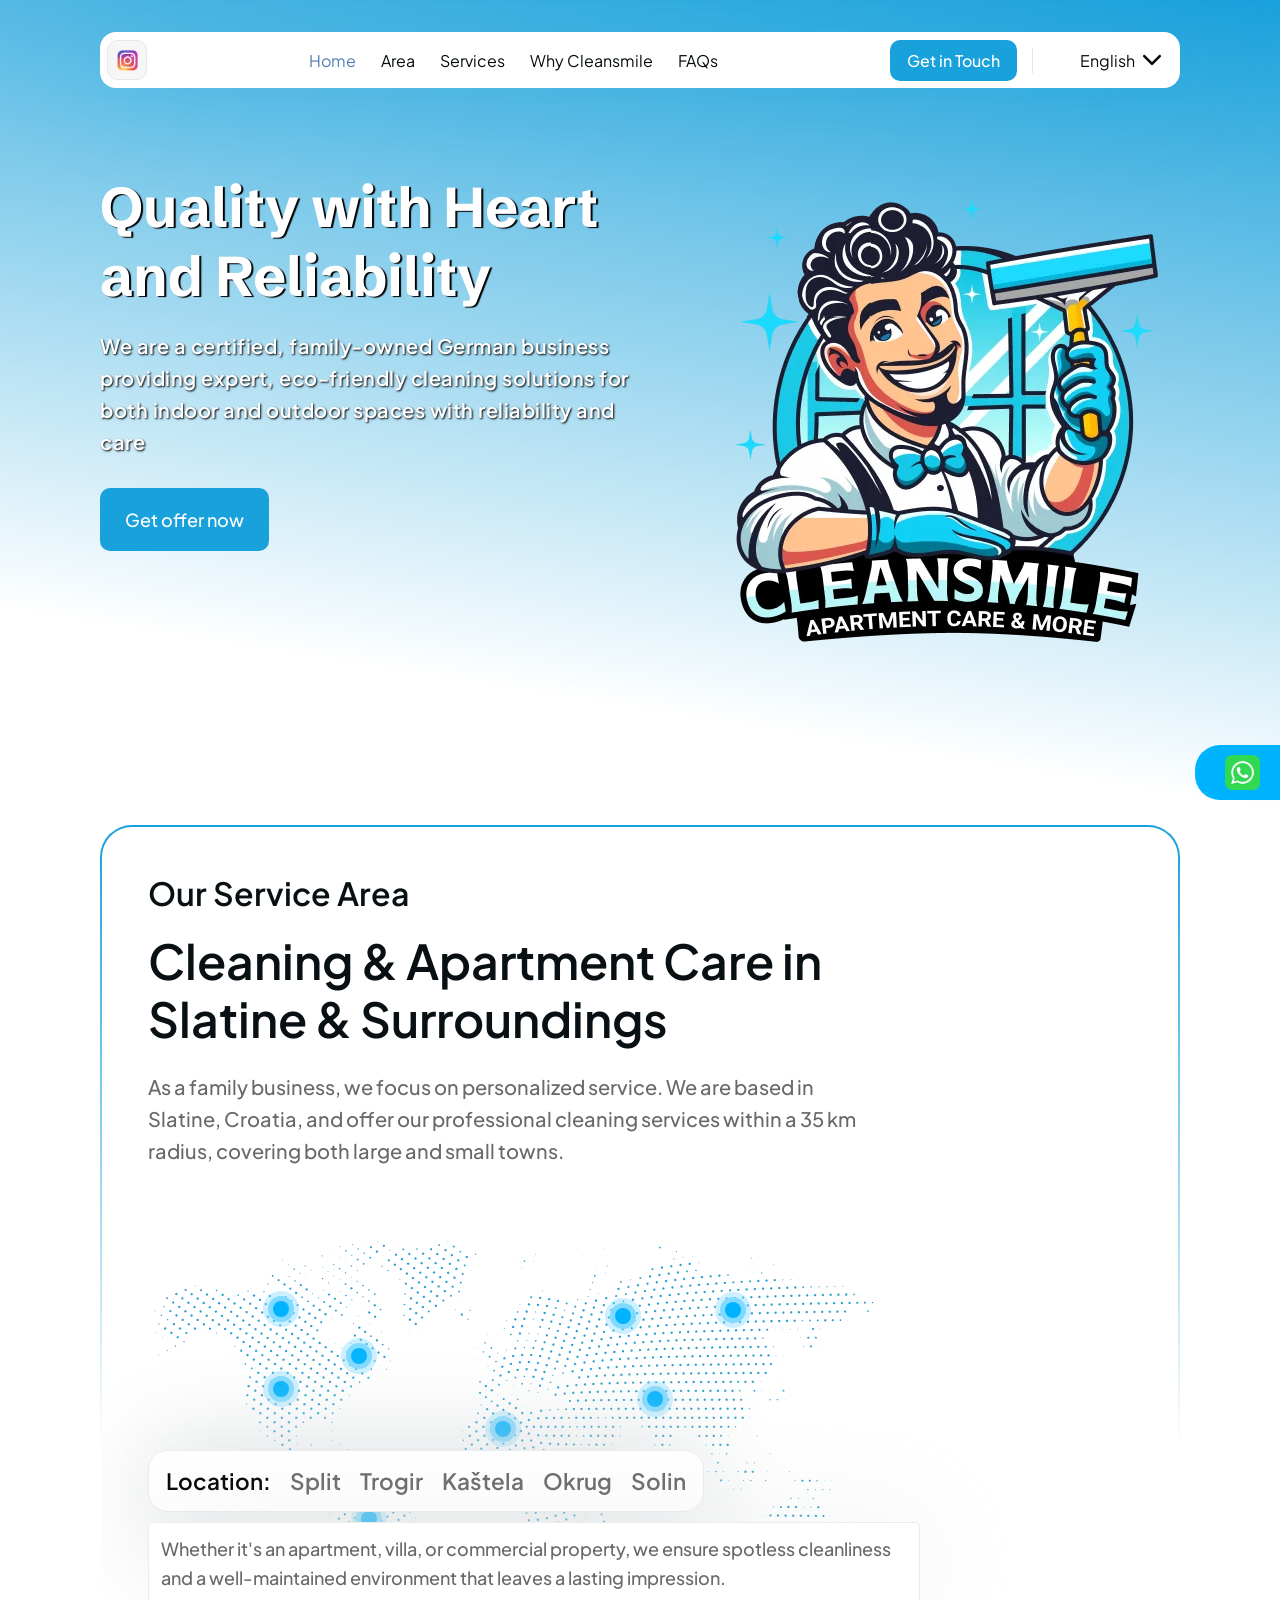
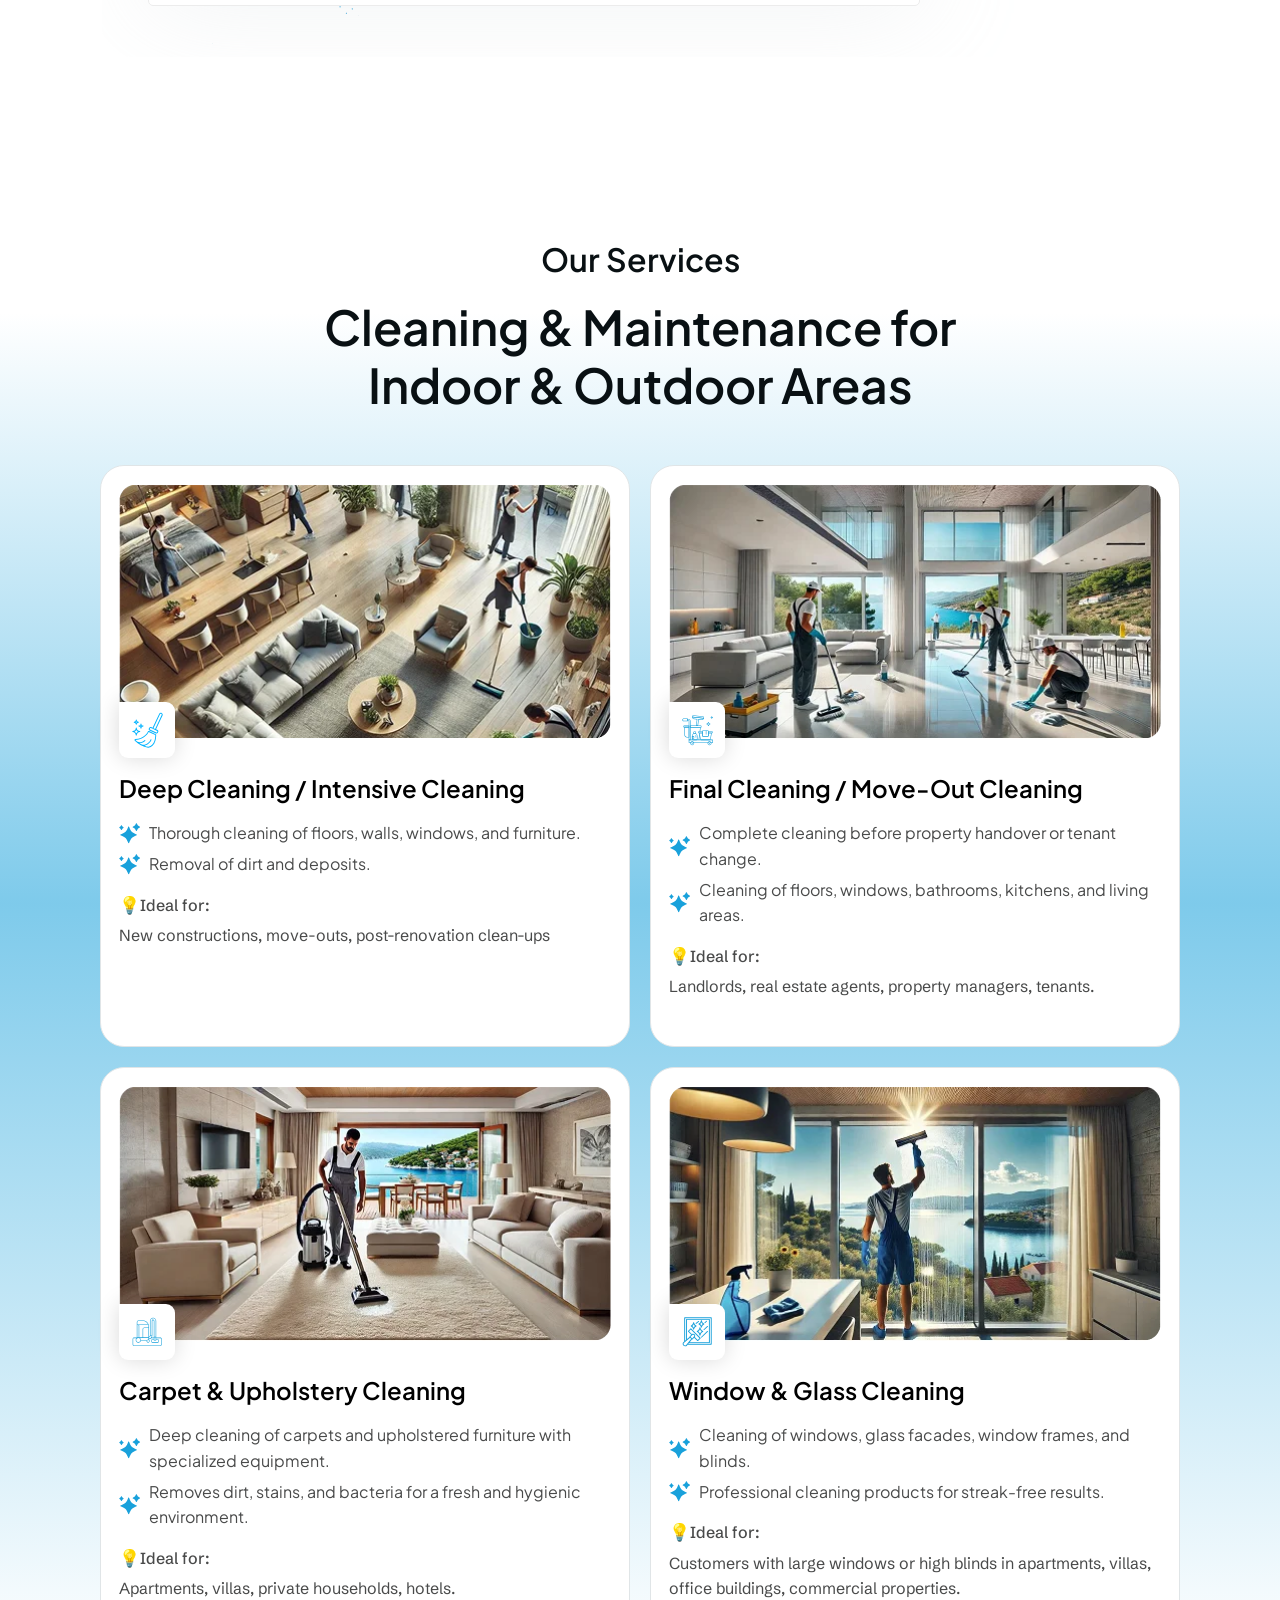
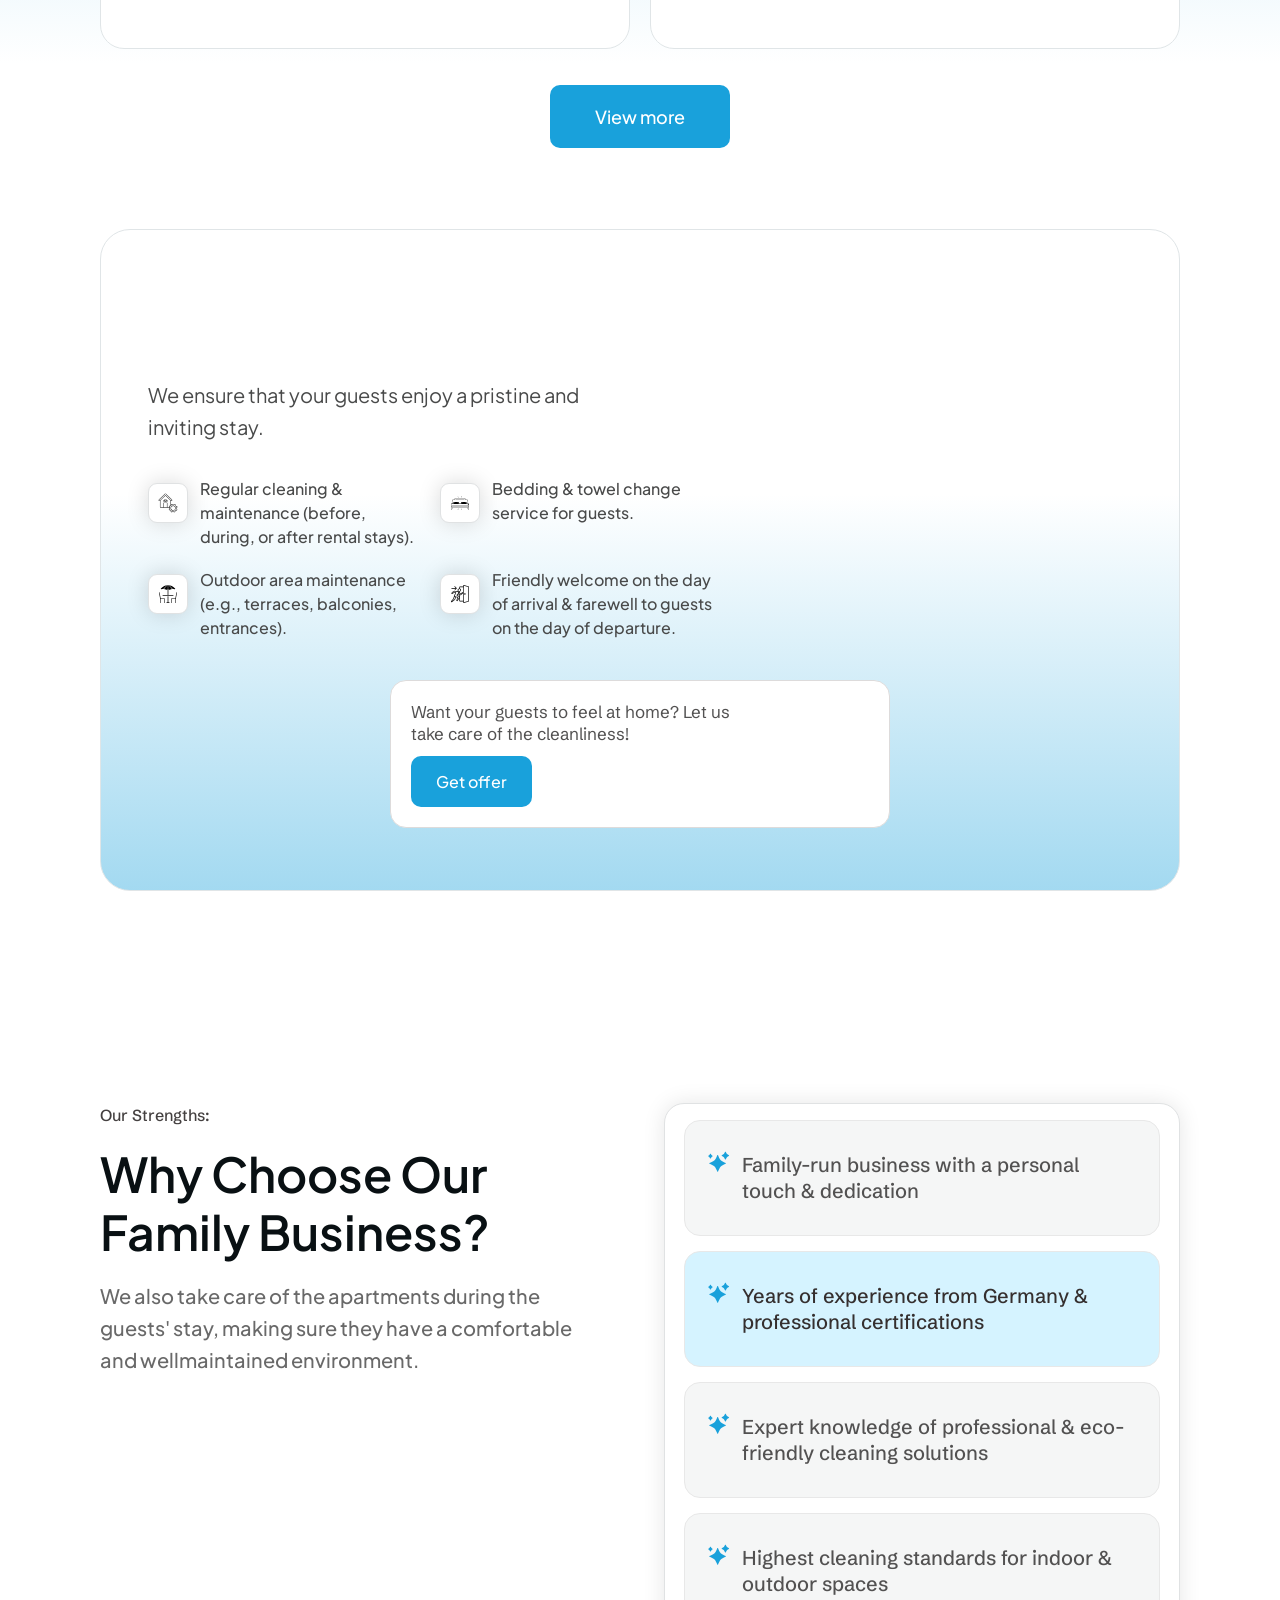
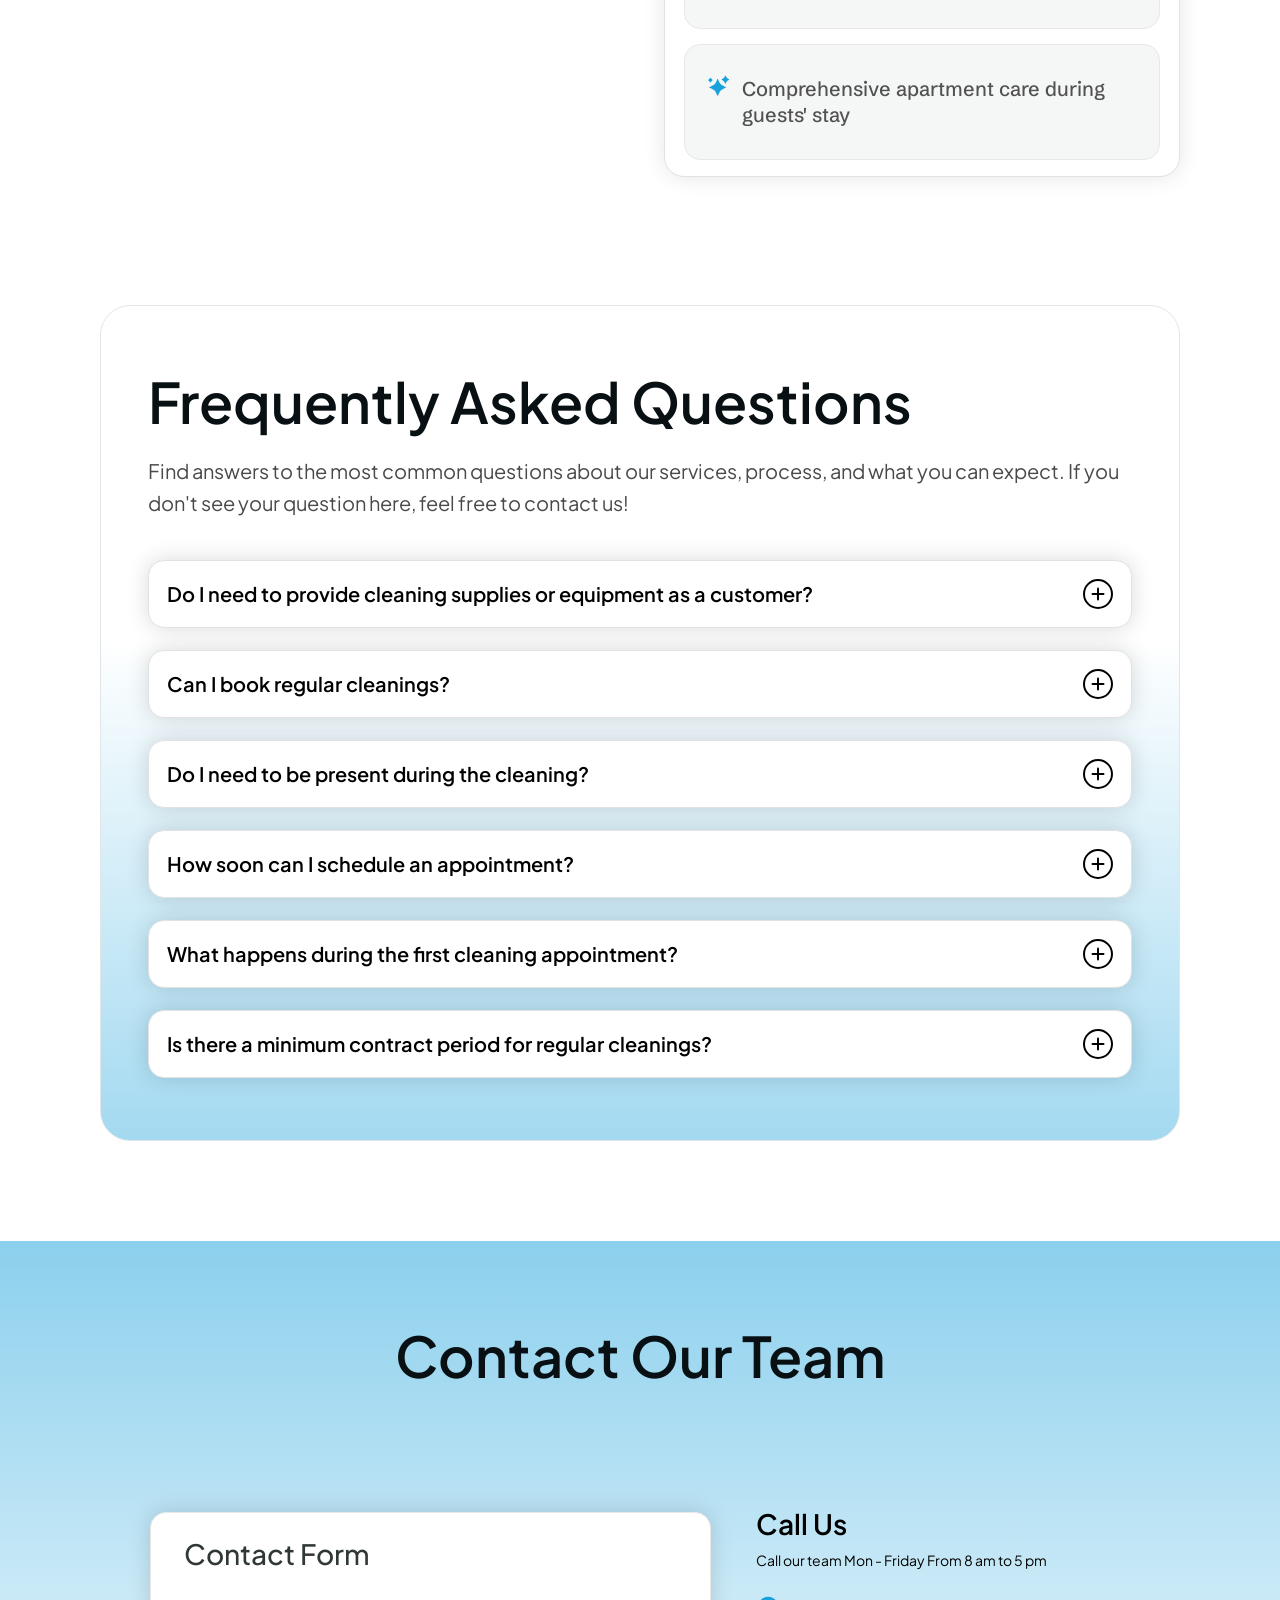
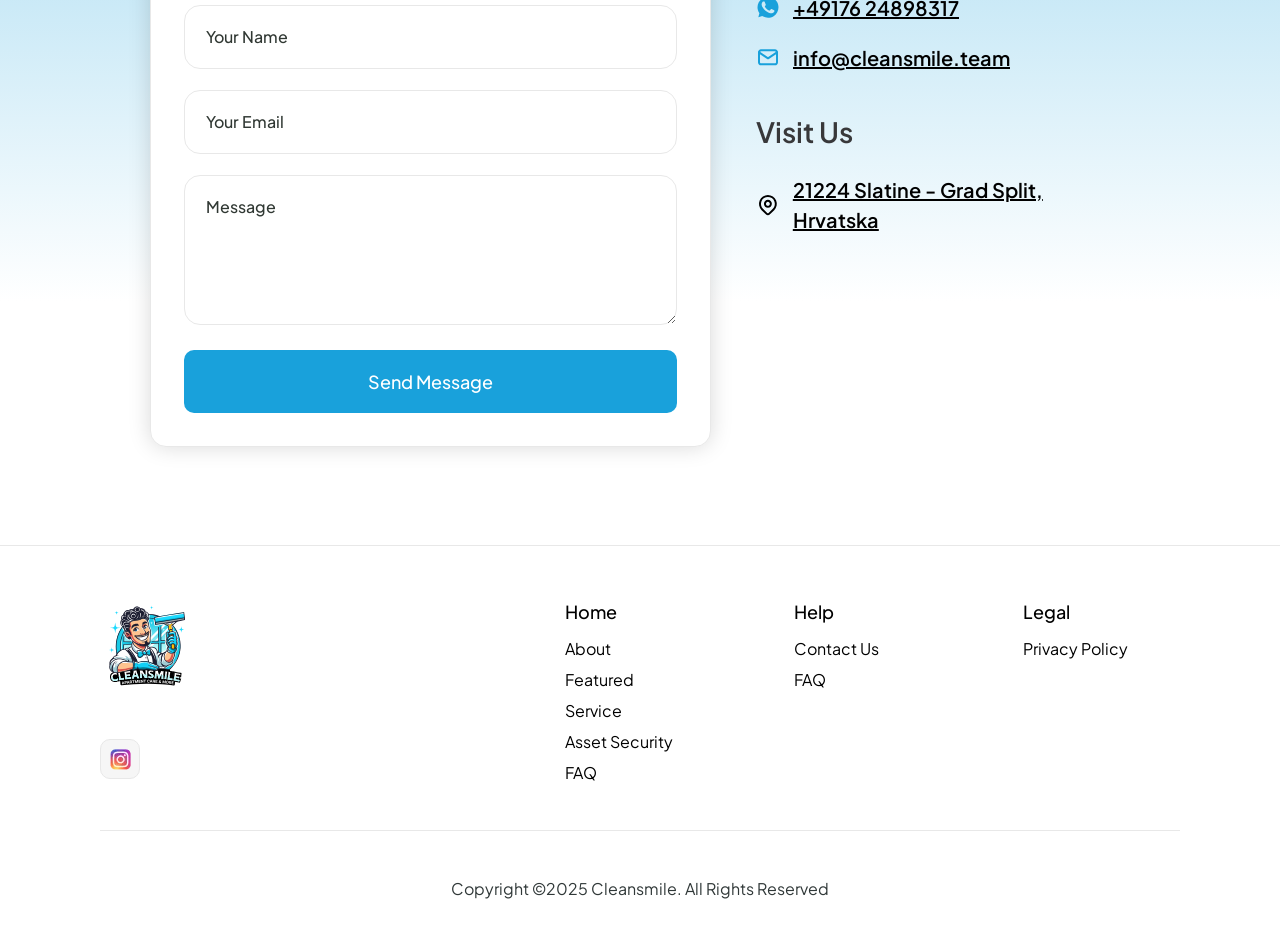
==== commit b6403d4c: "logos" ====
--- a/index.html
+++ b/index.html
@@ -14,8 +14,8 @@
     <link href="https://unpkg.com/aos@2.3.1/dist/aos.css" rel="stylesheet">
     <script src="https://unpkg.com/aos@2.3.1/dist/aos.js"></script>
 
-    <link rel="stylesheet" href="css/style.css?v=1.2">
-    <link rel="stylesheet" href="css/responsive.css?v=1.2">
+    <link rel="stylesheet" href="css/style.css?v=1.3">
+    <link rel="stylesheet" href="css/responsive.css?v=1.3">
 
     <link
       href="https://fonts.googleapis.com/css2?family=Plus+Jakarta+Sans:ital,wght@0,200..800;1,200..800&display=swap"
@@ -41,7 +41,7 @@
         <div class="whitebox">
           <div class="left">
             <a href="index.html" class="only-mobile"><img class="logo"
-                src="img/logo.webp"
+                src="img/logo.svg"
                 alt="img"></a>
             <a
               href="https://www.instagram.com/clean_smile82?igsh=dmF1dHppOWFheTI="
@@ -825,7 +825,7 @@
         <div class="cont">
           <div class="l">
             <a href="index.html">
-              <img loading="lazy" src="img/footer-logo.webp" alt="img">
+              <img loading="lazy" src="img/logo.svg" class="logo" alt="img">
             </a>
             <a
               href="https://www.instagram.com/clean_smile82?igsh=dmF1dHppOWFheTI="
--- a/css/style.css
+++ b/css/style.css
@@ -235,8 +235,7 @@
   left: 0;
   background-color: #fff;
   border: 1px solid #fff;
-  border-top-left-radius: 10px;
-  border-bottom-left-radius: 10px;
+  border-radius: 10px;
   padding: 5px 0;
   display: none;
   width: 180px;
@@ -1063,6 +1062,9 @@
   min-height: 200px;
   background-color: #fff;
   padding-top: 55px;
+}
+footer .logo {
+  max-width: 89px;
 }
 footer .linemiddle {
   width: 100%;
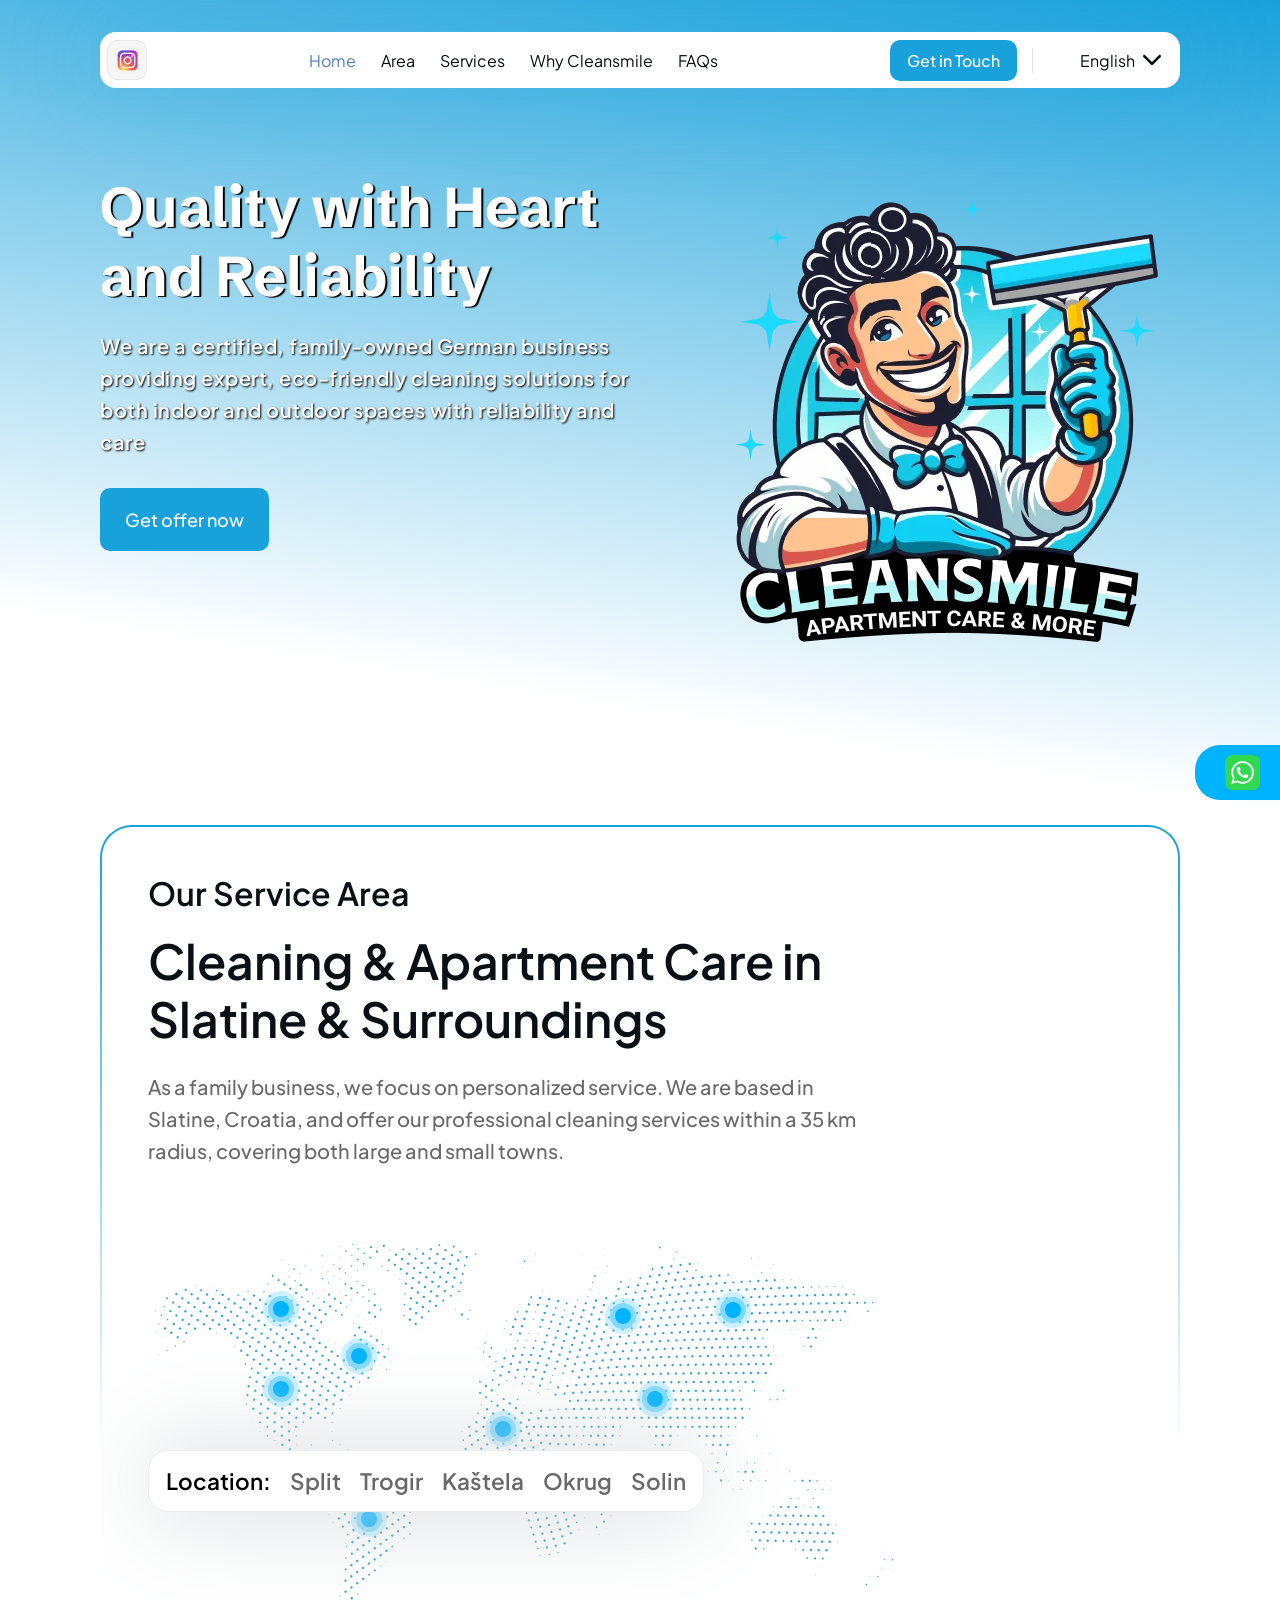
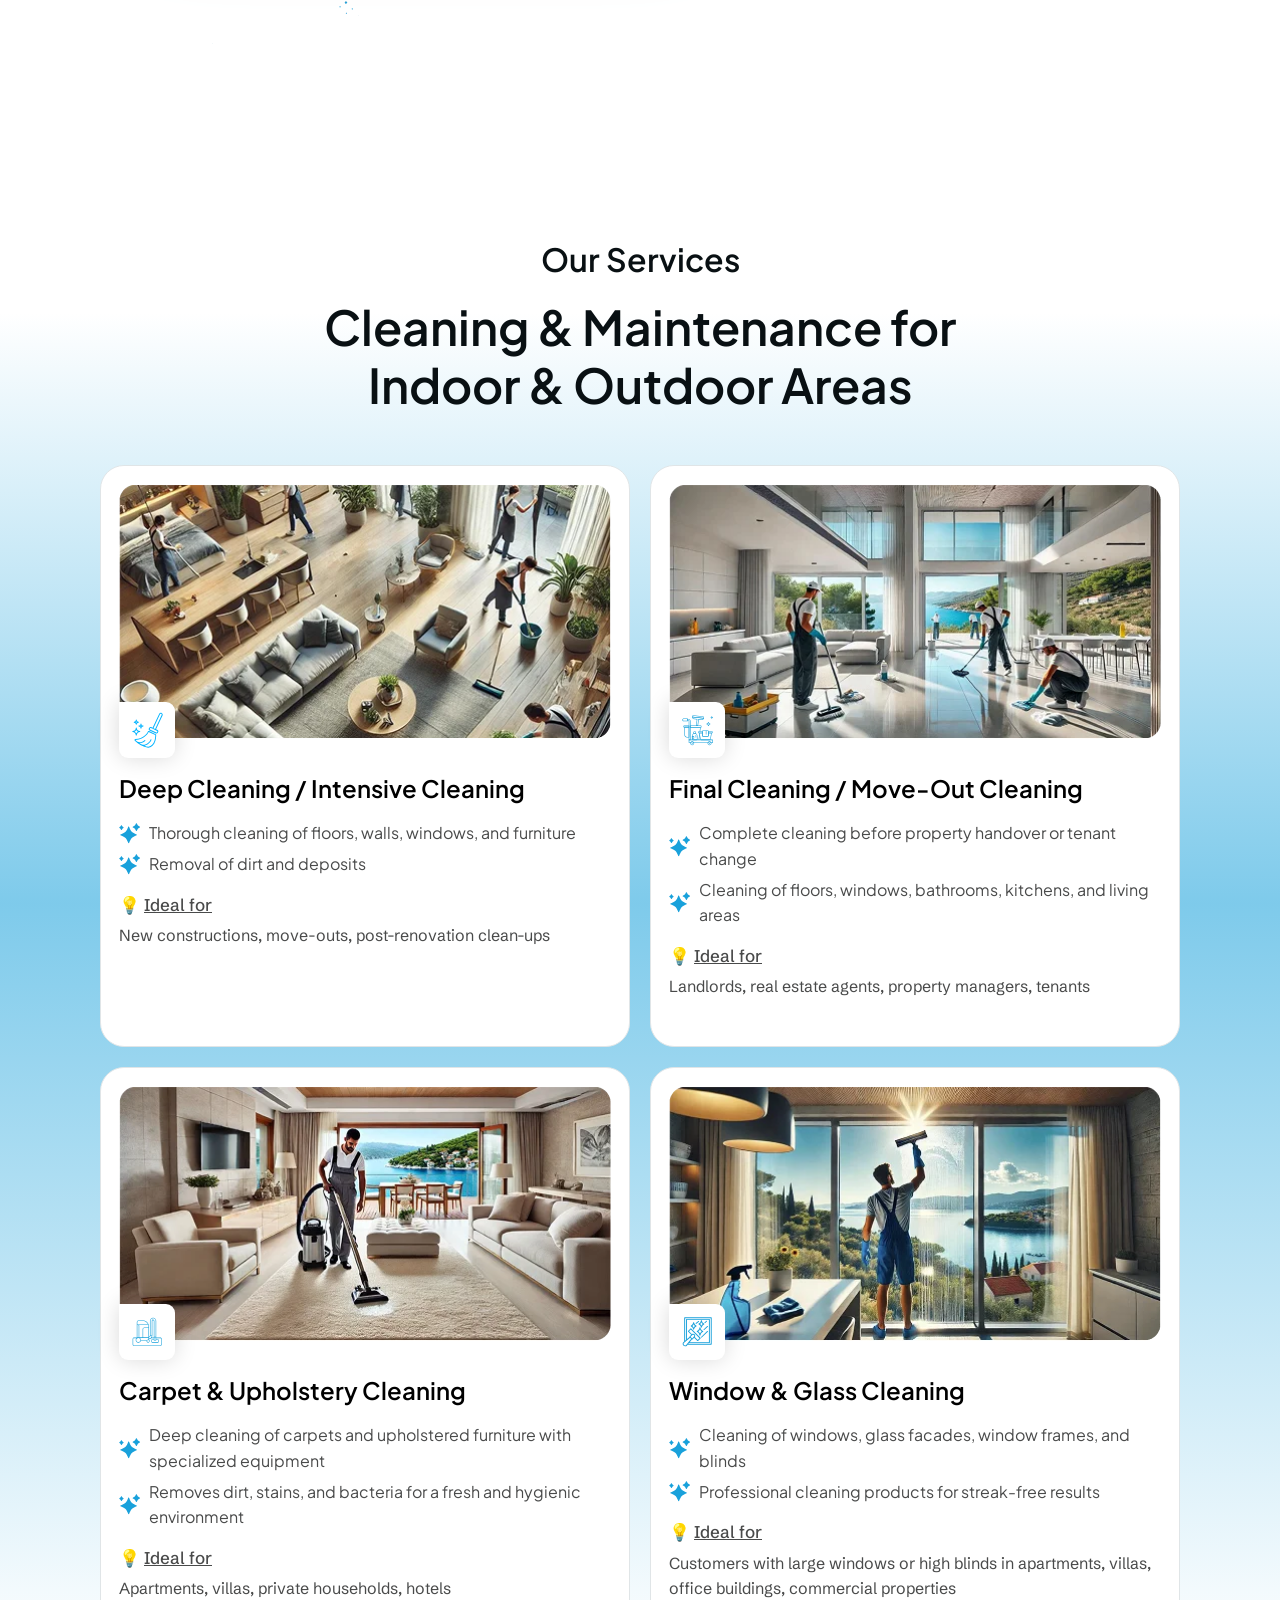
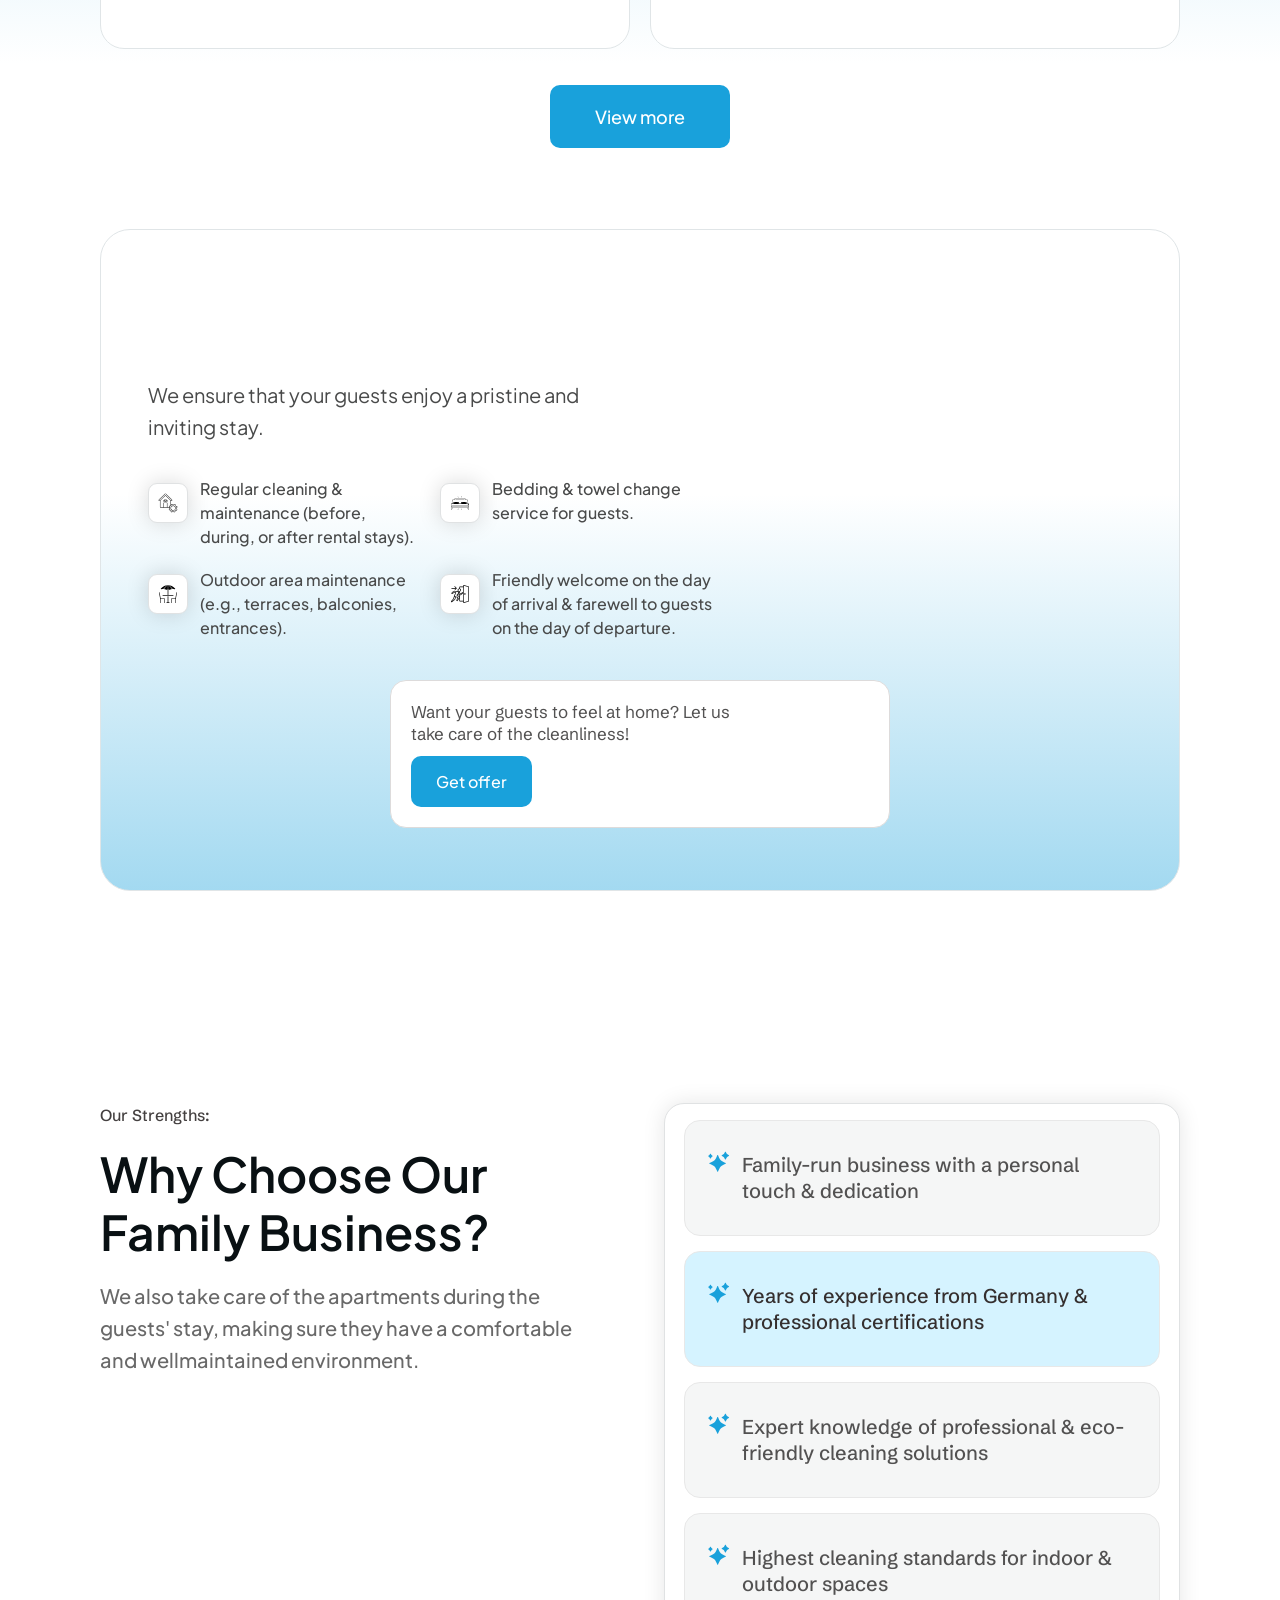
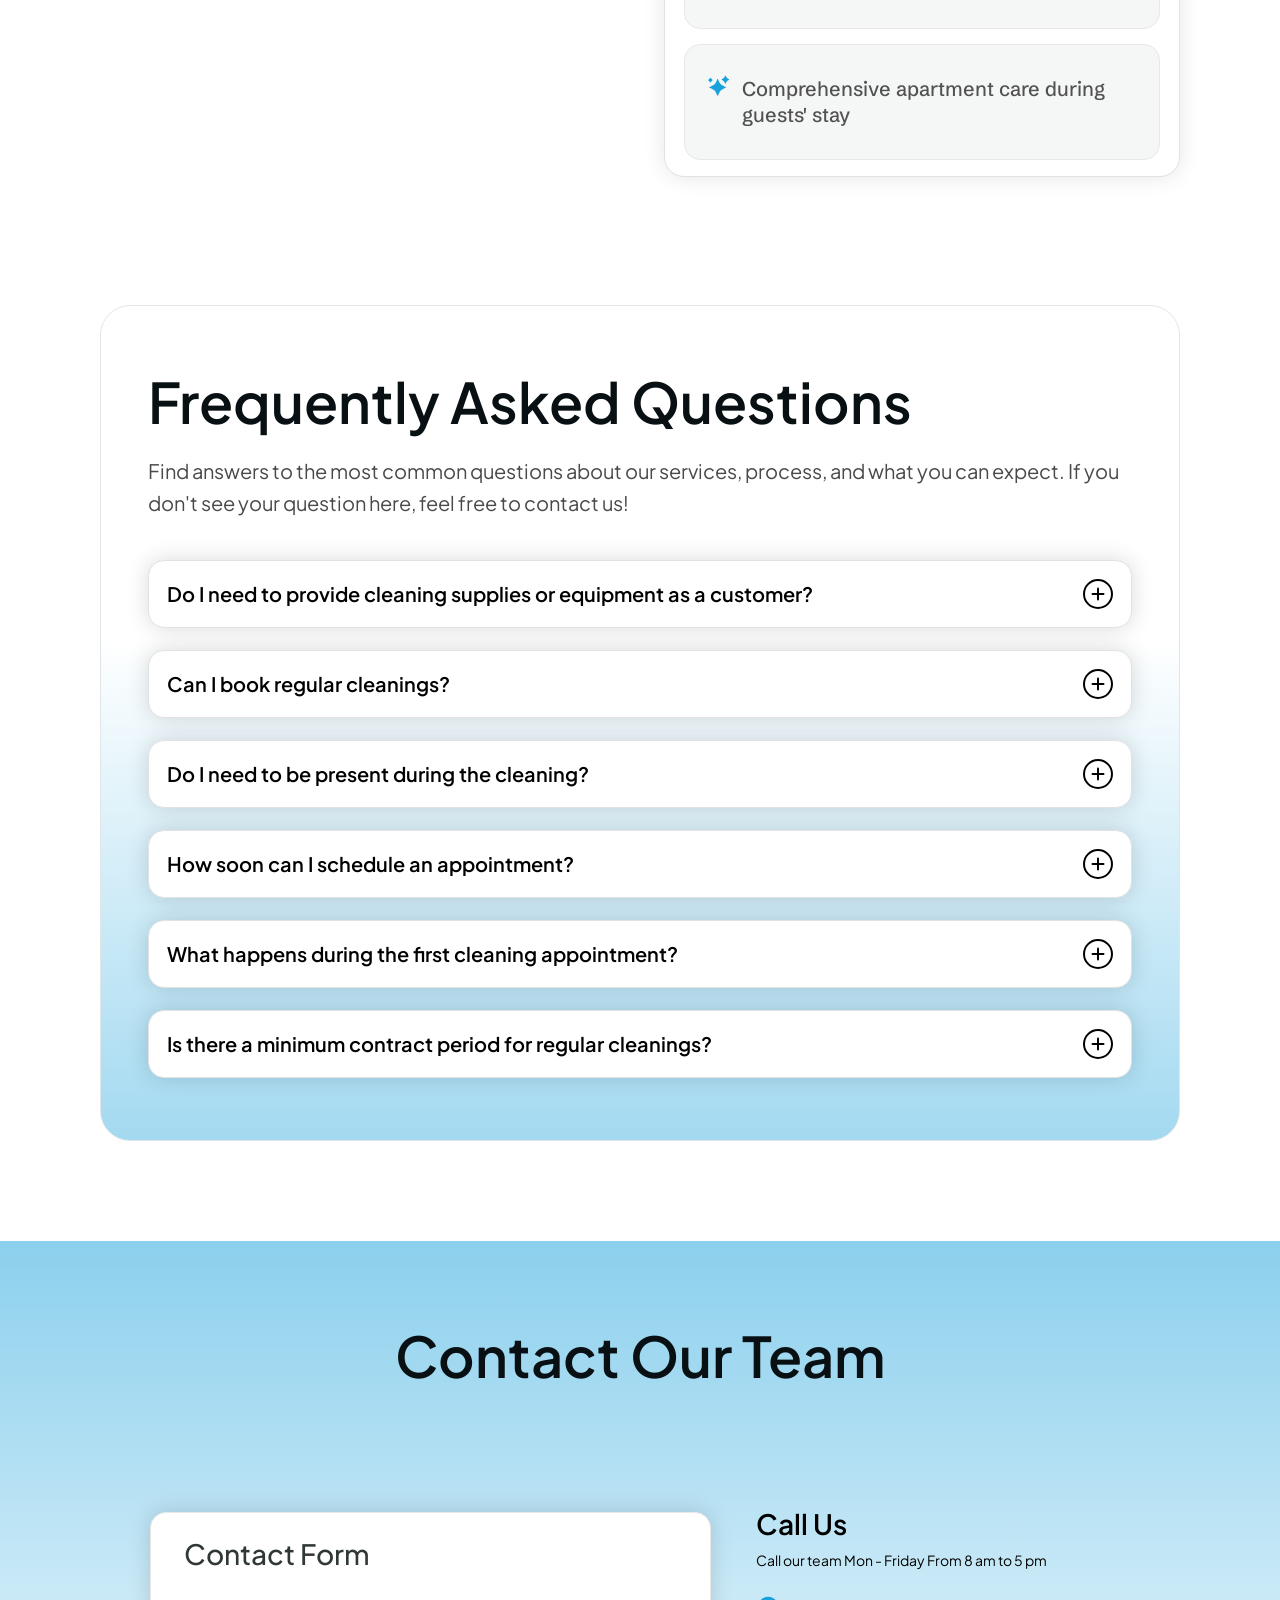
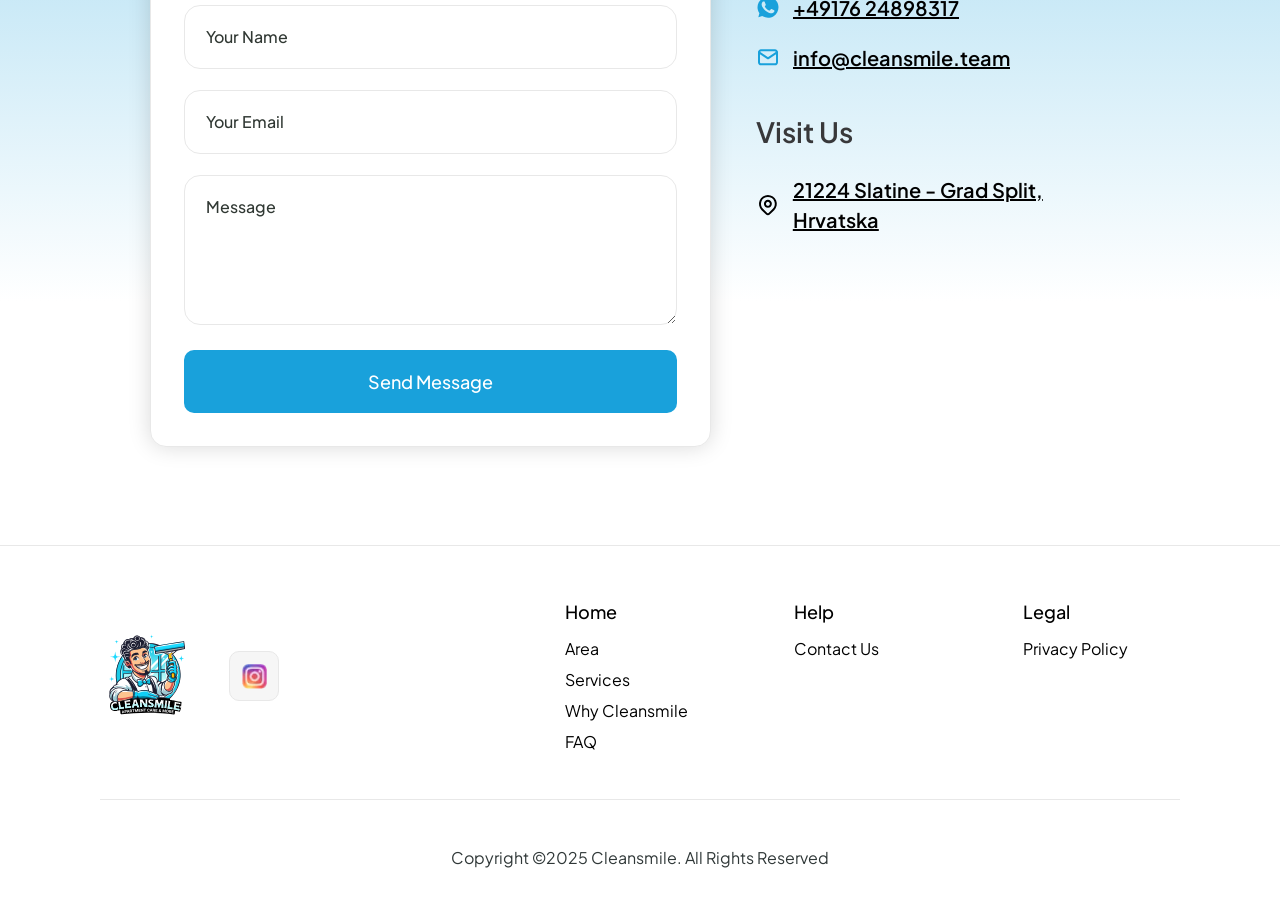
==== commit cc76c9c0: "new t" ====
--- a/index.html
+++ b/index.html
@@ -103,6 +103,13 @@
                     src="https://flagcdn.com/w40/al.webp"
                     alt="Albanian"> <span
                     class="notranslate">Albanian</span></li>
+                <li data-lang="it"><img loading="lazy"
+                    src="https://flagcdn.com/w40/it.webp"
+                    alt="Italian"> <span class="notranslate">Italian</span></li>
+                <li data-lang="bg"><img loading="lazy"
+                    src="https://flagcdn.com/w40/bg.webp"
+                    alt="Bulgarian"> <span
+                    class="notranslate">Bulgarian</span></li>
               </ul>
 
               <!-- Hidden Google Translate Element -->
@@ -200,10 +207,10 @@
                   <li>Stobreč</li>
                 </ul>
               </div>
-              <p data-aos="fade-up" data-aos-delay="100"> Whether it's an
+              <!-- <p data-aos="fade-up" data-aos-delay="100"> Whether it's an
                 apartment, villa, or commercial property, we
                 ensure spotless cleanliness and a well-maintained environment
-                that leaves a lasting impression. </p>
+                that leaves a lasting impression. </p> -->
             </div>
           </div>
         </div>
@@ -233,16 +240,16 @@
               <li>
                 <img loading="lazy" src="img/star-mark.svg" class="star-mark"
                   alt="img">
-                Thorough cleaning of floors, walls, windows, and furniture.
-              </li>
-              <li>
-                <img loading="lazy" src="img/star-mark.svg" class="star-mark"
-                  alt="img">
-                Removal of dirt and deposits.
-              </li>
-            </ul>
-            <h5>
-              <span>💡</span>Ideal for:
+                Thorough cleaning of floors, walls, windows, and furniture
+              </li>
+              <li>
+                <img loading="lazy" src="img/star-mark.svg" class="star-mark"
+                  alt="img">
+                Removal of dirt and deposits
+              </li>
+            </ul>
+            <h5>
+              <span>💡</span> <span class="sm">Ideal for</span>
             </h5>
             <p>
               New constructions, move-outs, post-renovation clean-ups
@@ -258,20 +265,20 @@
               <li>
                 <img loading="lazy" src="img/star-mark.svg" class="star-mark"
                   alt="img">
-                Complete cleaning before property handover or tenant change.
+                Complete cleaning before property handover or tenant change
               </li>
               <li>
                 <img loading="lazy" src="img/star-mark.svg" class="star-mark"
                   alt="img">
                 Cleaning of floors, windows, bathrooms, kitchens, and living
-                areas.
-              </li>
-            </ul>
-            <h5>
-              <span>💡</span>Ideal for:
-            </h5>
-            <p>
-              Landlords, real estate agents, property managers, tenants.
+                areas
+              </li>
+            </ul>
+            <h5>
+              <span>💡</span> <span class="sm">Ideal for</span>
+            </h5>
+            <p>
+              Landlords, real estate agents, property managers, tenants
             </p>
           </div>
           <div class="box" data-aos="fade-right" data-aos-delay="100">
@@ -285,20 +292,20 @@
                 <img loading="lazy" src="img/star-mark.svg" class="star-mark"
                   alt="img">
                 Deep cleaning of carpets and upholstered furniture with
-                specialized equipment.
+                specialized equipment
               </li>
               <li>
                 <img loading="lazy" src="img/star-mark.svg" class="star-mark"
                   alt="img">
                 Removes dirt, stains, and bacteria for a fresh and hygienic
-                environment.
-              </li>
-            </ul>
-            <h5>
-              <span>💡</span>Ideal for:
-            </h5>
-            <p>
-              Apartments, villas, private households, hotels.
+                environment
+              </li>
+            </ul>
+            <h5>
+              <span>💡</span> <span class="sm">Ideal for</span>
+            </h5>
+            <p>
+              Apartments, villas, private households, hotels
             </p>
           </div>
           <div class="box" data-aos="fade-left" data-aos-delay="100">
@@ -311,20 +318,20 @@
               <li>
                 <img loading="lazy" src="img/star-mark.svg" class="star-mark"
                   alt="img">
-                Cleaning of windows, glass facades, window frames, and blinds.
-              </li>
-              <li>
-                <img loading="lazy" src="img/star-mark.svg" class="star-mark"
-                  alt="img">
-                Professional cleaning products for streak-free results.
-              </li>
-            </ul>
-            <h5>
-              <span>💡</span>Ideal for:
+                Cleaning of windows, glass facades, window frames, and blinds
+              </li>
+              <li>
+                <img loading="lazy" src="img/star-mark.svg" class="star-mark"
+                  alt="img">
+                Professional cleaning products for streak-free results
+              </li>
+            </ul>
+            <h5>
+              <span>💡</span> <span class="sm">Ideal for</span>
             </h5>
             <p>
               Customers with large windows or high blinds in apartments, villas,
-              office buildings, commercial properties.
+              office buildings, commercial properties
             </p>
           </div>
         </div>
@@ -341,19 +348,19 @@
                 <img loading="lazy" src="img/star-mark.svg" class="star-mark"
                   alt="img">
                 Thorough cleaning of countertops, appliances, sinks, showers,
-                and toilets.
-              </li>
-              <li>
-                <img loading="lazy" src="img/star-mark.svg" class="star-mark"
-                  alt="img">
-                Removes grease, limescale, and dirt for a hygienic environment.
-              </li>
-            </ul>
-            <h5>
-              <span>💡</span>Ideal for:
-            </h5>
-            <p>
-              Apartments, villas, vacation homes.
+                and toilets
+              </li>
+              <li>
+                <img loading="lazy" src="img/star-mark.svg" class="star-mark"
+                  alt="img">
+                Removes grease, limescale, and dirt for a hygienic environment
+              </li>
+            </ul>
+            <h5>
+              <span>💡</span> <span class="sm">Ideal for</span>
+            </h5>
+            <p>
+              Apartments, villas, vacation homes
             </p>
           </div>
 
@@ -369,7 +376,7 @@
                 <img loading="lazy" src="img/star-mark.svg" class="star-mark"
                   alt="img">
                 Cleaning of tiles, wood, laminate, and other hard floors with
-                specialized care products.
+                specialized care products
               </li>
               <li>
                 <img loading="lazy" src="img/star-mark.svg" class="star-mark"
@@ -378,7 +385,7 @@
               </li>
             </ul>
             <h5>
-              <span>💡</span>Ideal for:
+              <span>💡</span> <span class="sm">Ideal for</span>
             </h5>
             <p>
               Apartments, villas, houses, offices
@@ -397,20 +404,20 @@
                 <img loading="lazy" src="img/star-mark.svg" class="star-mark"
                   alt="img">
                 Specialized cleaning of marble surfaces to remove dirt and water
-                stains.
+                stains
               </li>
               <li>
                 <img loading="lazy" src="img/star-mark.svg" class="star-mark"
                   alt="img">
                 Regular maintenance to preserve the beauty of marble and extend
-                its durability.
-              </li>
-            </ul>
-            <h5>
-              <span>💡</span>Ideal for:
-            </h5>
-            <p>
-              Apartments, villas, hotels, offices, luxury apartments.
+                its durability
+              </li>
+            </ul>
+            <h5>
+              <span>💡</span> <span class="sm">Ideal for</span>
+            </h5>
+            <p>
+              Apartments, villas, hotels, offices, luxury apartments
             </p>
           </div>
 
@@ -426,7 +433,7 @@
                 <img loading="lazy" src="img/star-mark.svg" class="star-mark"
                   alt="img">
                 Removal of limescale, grease, and deposits from pool walls and
-                floors.
+                floors
               </li>
               <li>
                 <img loading="lazy" src="img/star-mark.svg" class="star-mark"
@@ -435,10 +442,10 @@
               </li>
             </ul>
             <h5>
-              <span>💡</span>Ideal for:
-            </h5>
-            <p>
-              Apartments, villas, private pools, hotel pools.
+              <span>💡</span> <span class="sm">Ideal for</span>
+            </h5>
+            <p>
+              Apartments, villas, private pools, hotel pools
             </p>
           </div>
 
@@ -454,19 +461,19 @@
                 <img loading="lazy" src="img/star-mark.svg" class="star-mark"
                   alt="img">
                 Post-construction and renovation cleaning, including dust
-                removal.
-              </li>
-              <li>
-                <img loading="lazy" src="img/star-mark.svg" class="star-mark"
-                  alt="img">
-                Removal of paint splatters and dirt for immediate occupancy.
-              </li>
-            </ul>
-            <h5>
-              <span>💡</span>Ideal for:
-            </h5>
-            <p>
-              Homeowners, renovators, moving customers.
+                removal
+              </li>
+              <li>
+                <img loading="lazy" src="img/star-mark.svg" class="star-mark"
+                  alt="img">
+                Removal of paint splatters and dirt for immediate occupancy
+              </li>
+            </ul>
+            <h5>
+              <span>💡</span> <span class="sm">Ideal for</span>
+            </h5>
+            <p>
+              Homeowners, renovators, moving customers
             </p>
           </div>
 
@@ -482,7 +489,7 @@
                 <img loading="lazy" src="img/star-mark.svg" class="star-mark"
                   alt="img">
                 Personal key handover and introduction to the main features of
-                the apartment by our friendly team.
+                the apartment by our friendly team
               </li>
               <li>
                 <img loading="lazy" src="img/star-mark.svg" class="star-mark"
@@ -492,10 +499,10 @@
               </li>
             </ul>
             <h5>
-              <span>💡</span>Ideal for:
-            </h5>
-            <p>
-              Landlords, real estate managers, vacation rentals.
+              <span>💡</span> <span class="sm">Ideal for</span>
+            </h5>
+            <p>
+              Landlords, real estate managers, vacation rentals
             </p>
           </div>
 
@@ -836,18 +843,18 @@
           <div class="r">
             <ul>
               <li class="tit">Home</li>
-              <li><a href="#" class="scroll2" name="about-us">About</a></li>
-              <li><a href="#" class="scroll2">Featured</a></li>
+              <li><a href="#" class="scroll2" name="area">Area</a></li>
               <li><a href="#" class="scroll2"
-                  name="our-service">Service</a></li>
-              <li><a href="#" class="scroll2">Asset Security</a></li>
+                  name="our-service">Services</a></li>
+              <li><a href="#" class="scroll2"
+                  name="about-us">Why Cleansmile
+                </a></li>
               <li><a href="#faq" class="scroll2" name="faq">FAQ</a></li>
             </ul>
             <ul>
               <li class="tit">Help</li>
               <li><a href="#contact" class="scroll2" name="contact">Contact
                   Us</a></li>
-              <li><a href="#faq" class="scroll2" name="faq">FAQ</a></li>
             </ul>
             <ul>
               <li class="tit">Legal</li>
--- a/css/style.css
+++ b/css/style.css
@@ -235,7 +235,8 @@
   left: 0;
   background-color: #fff;
   border: 1px solid #fff;
-  border-radius: 10px;
+  border-top-left-radius: 10px;
+  border-bottom-left-radius: 10px;
   padding: 5px 0;
   display: none;
   width: 180px;
@@ -676,6 +677,9 @@
   font-family: "Schibsted Grotesk", sans-serif;
   margin-top: 15px;
 }
+.our-service .boxes .box h5 .sm {
+  text-decoration: underline;
+}
 .our-service .boxes .box h5 span {
   font-size: 17px;
 }
@@ -1063,6 +1067,11 @@
   background-color: #fff;
   padding-top: 55px;
 }
+footer .l {
+  display: flex;
+  align-items: center;
+  gap: 40px;
+}
 footer .logo {
   max-width: 89px;
 }
@@ -1086,7 +1095,11 @@
   justify-content: space-between;
 }
 footer .icon-btn {
-  margin-top: 45px;
+  width: 50px;
+  height: 50px;
+}
+footer .icon-btn img {
+  width: 25px;
 }
 footer .r {
   display: flex;
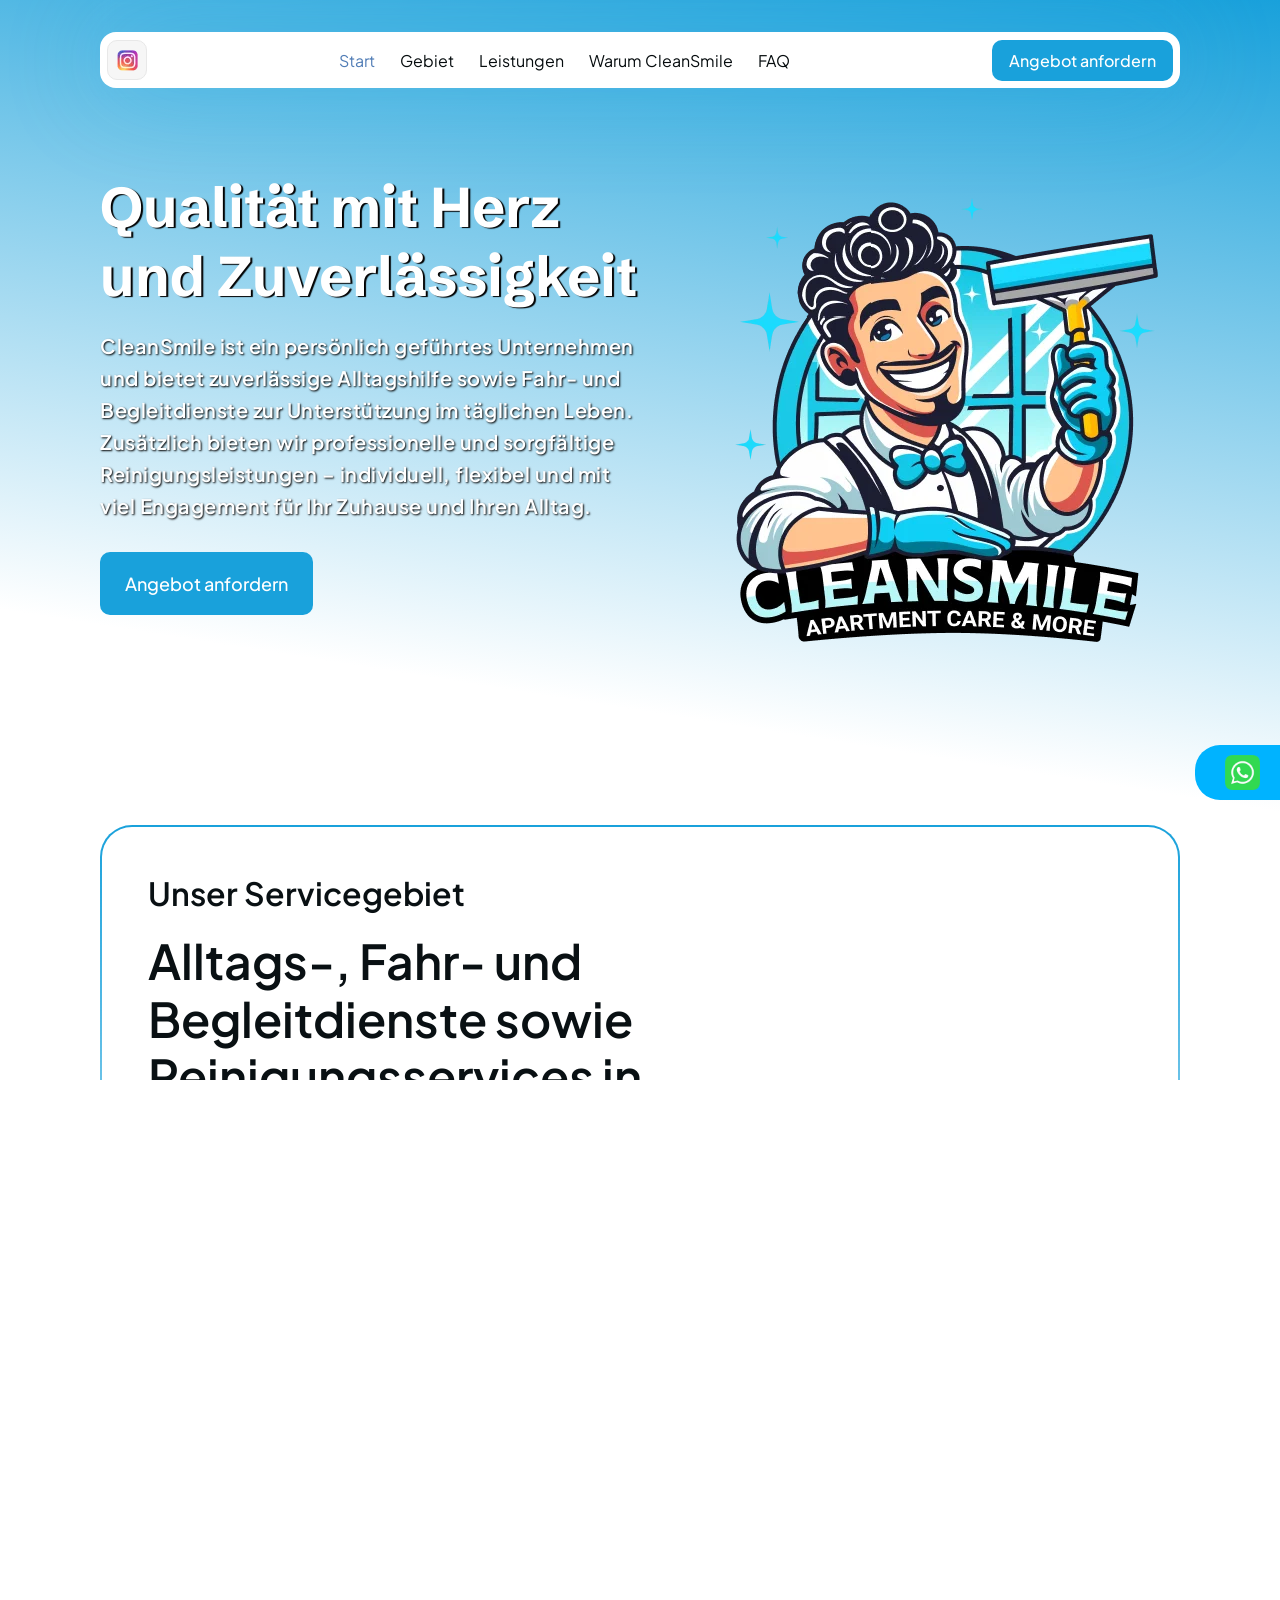
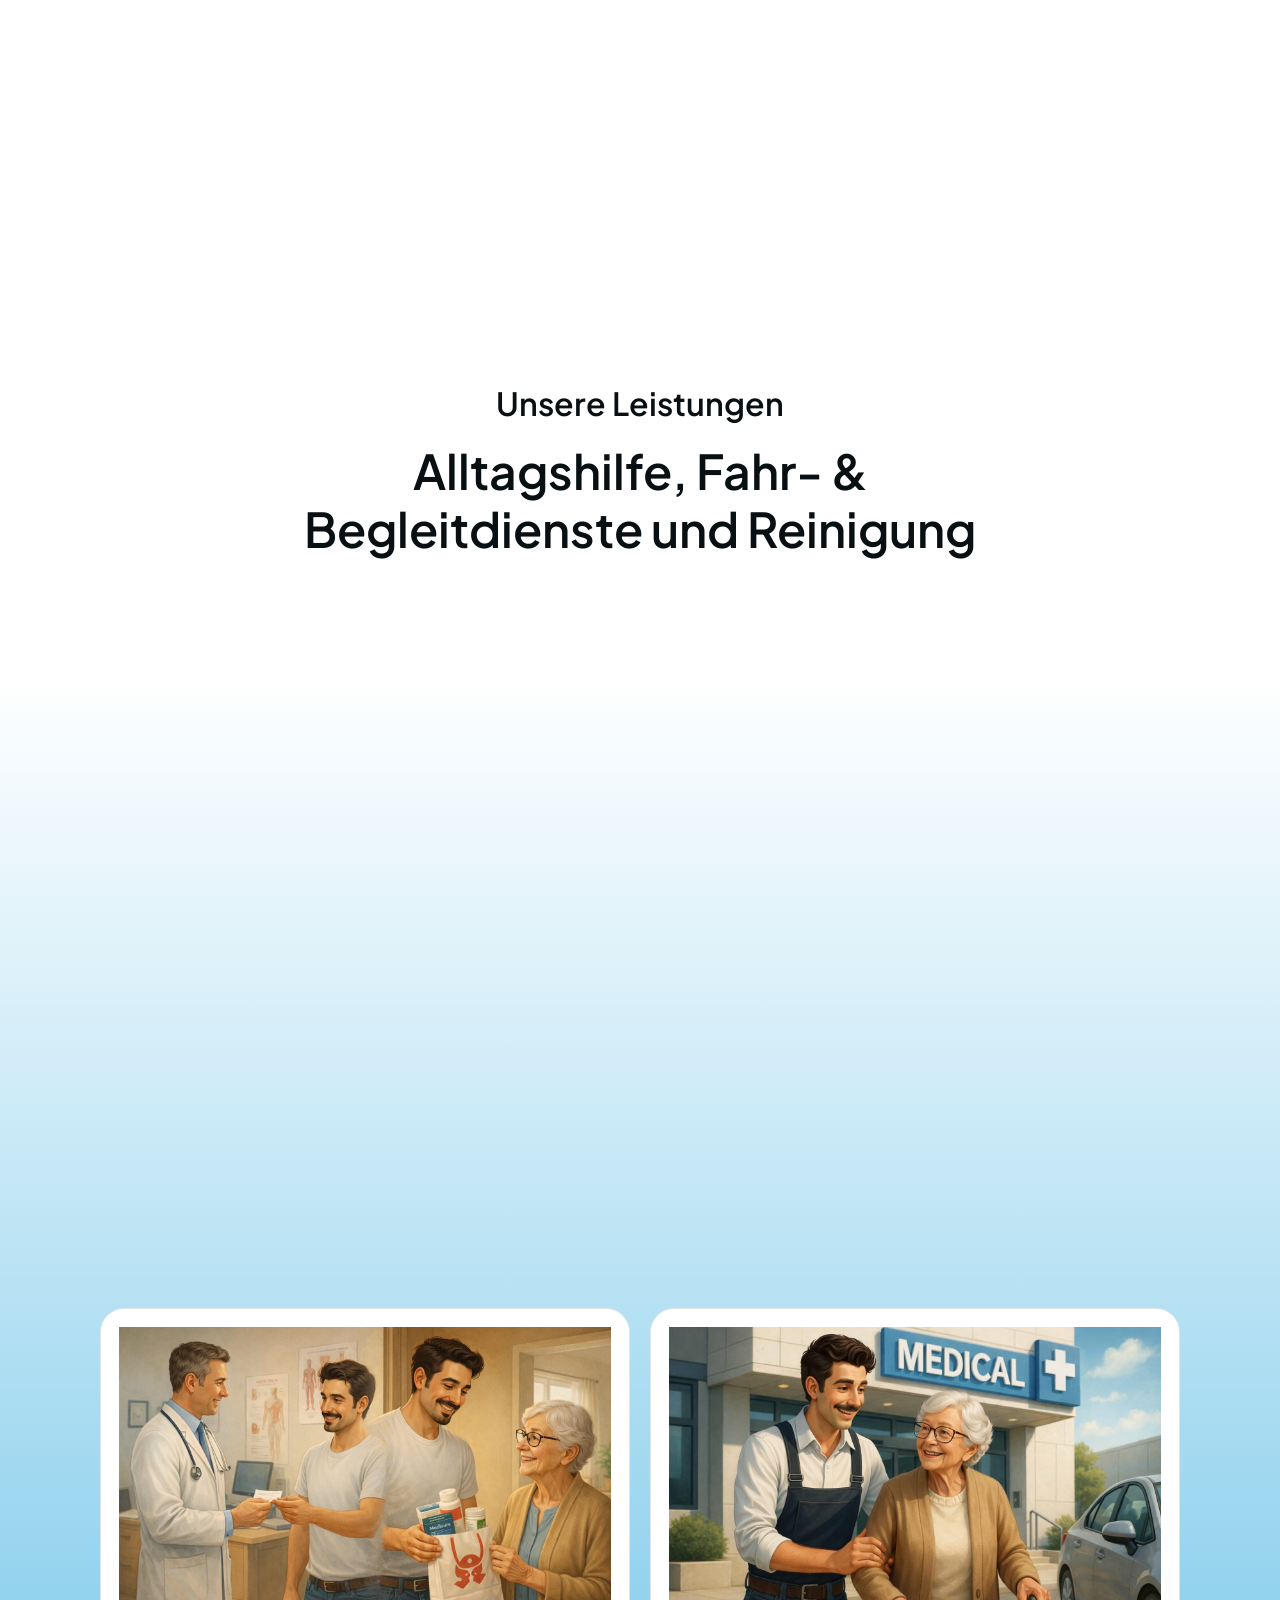
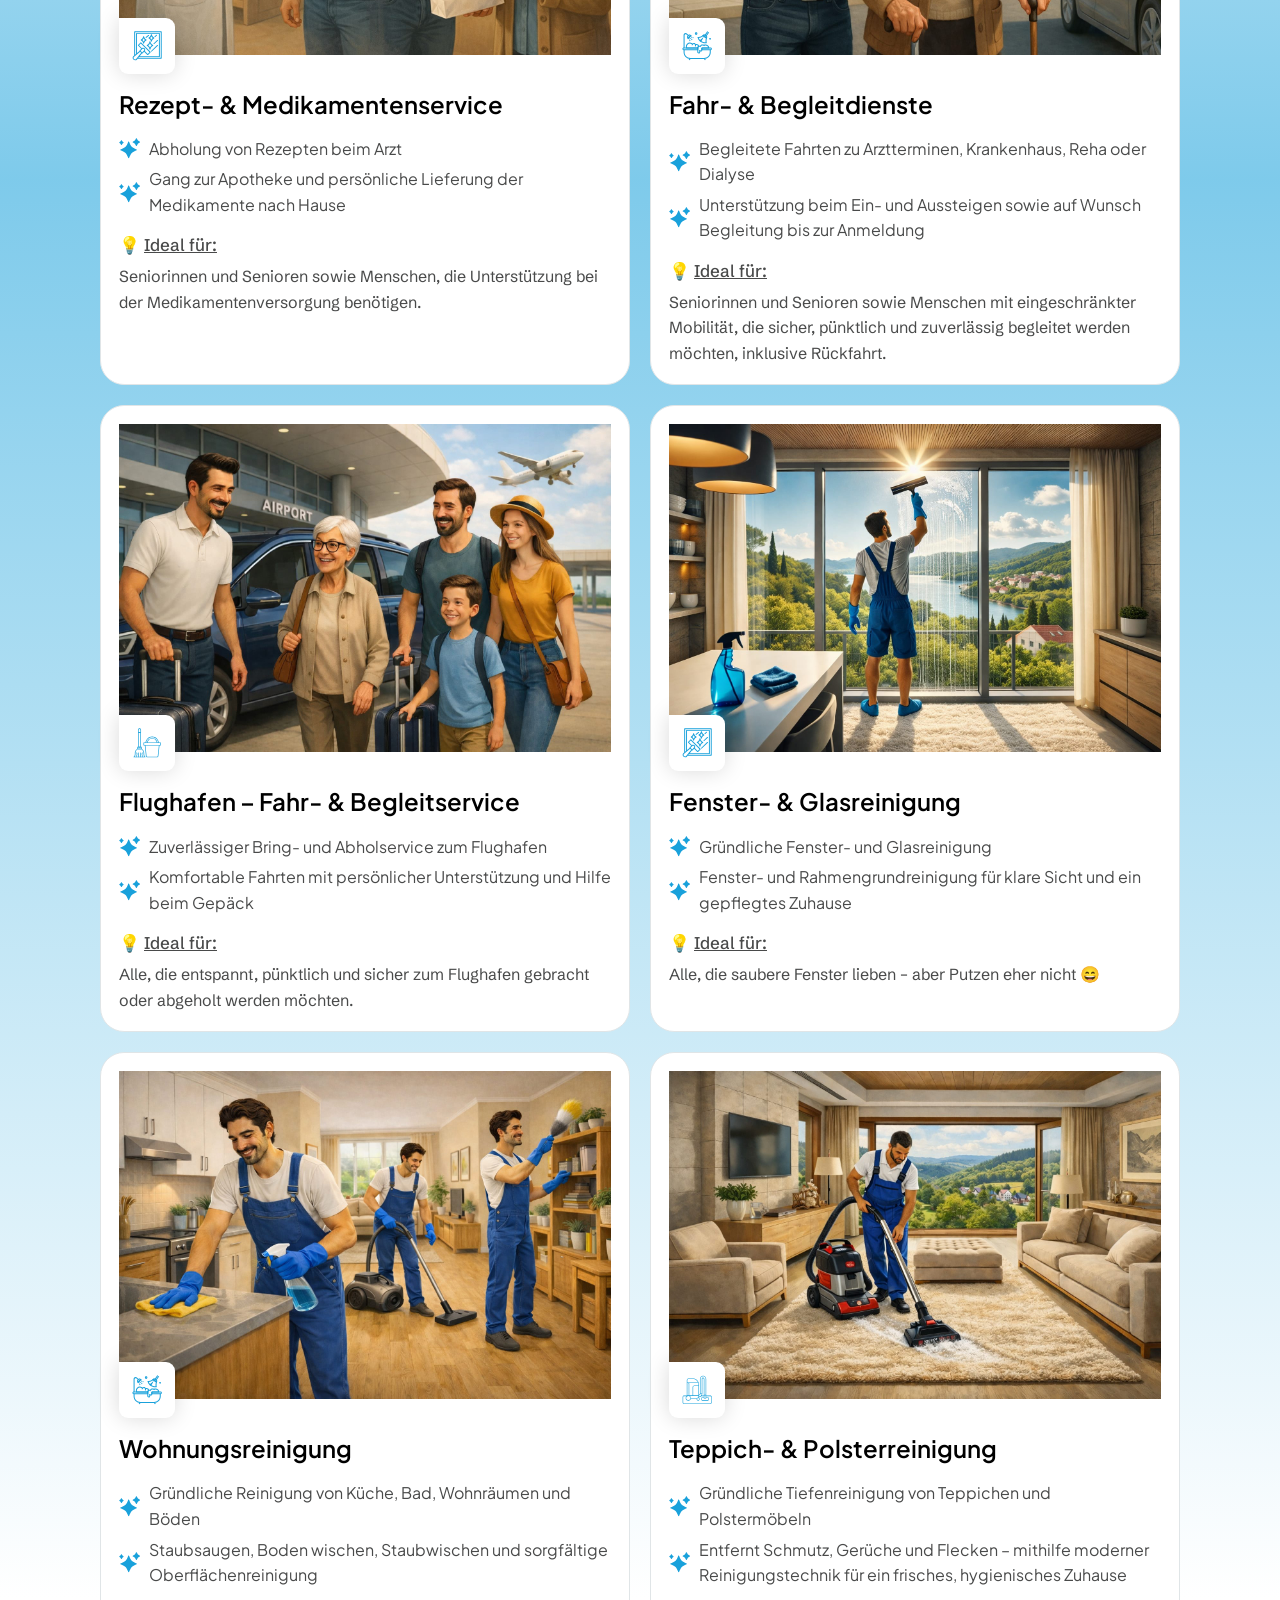
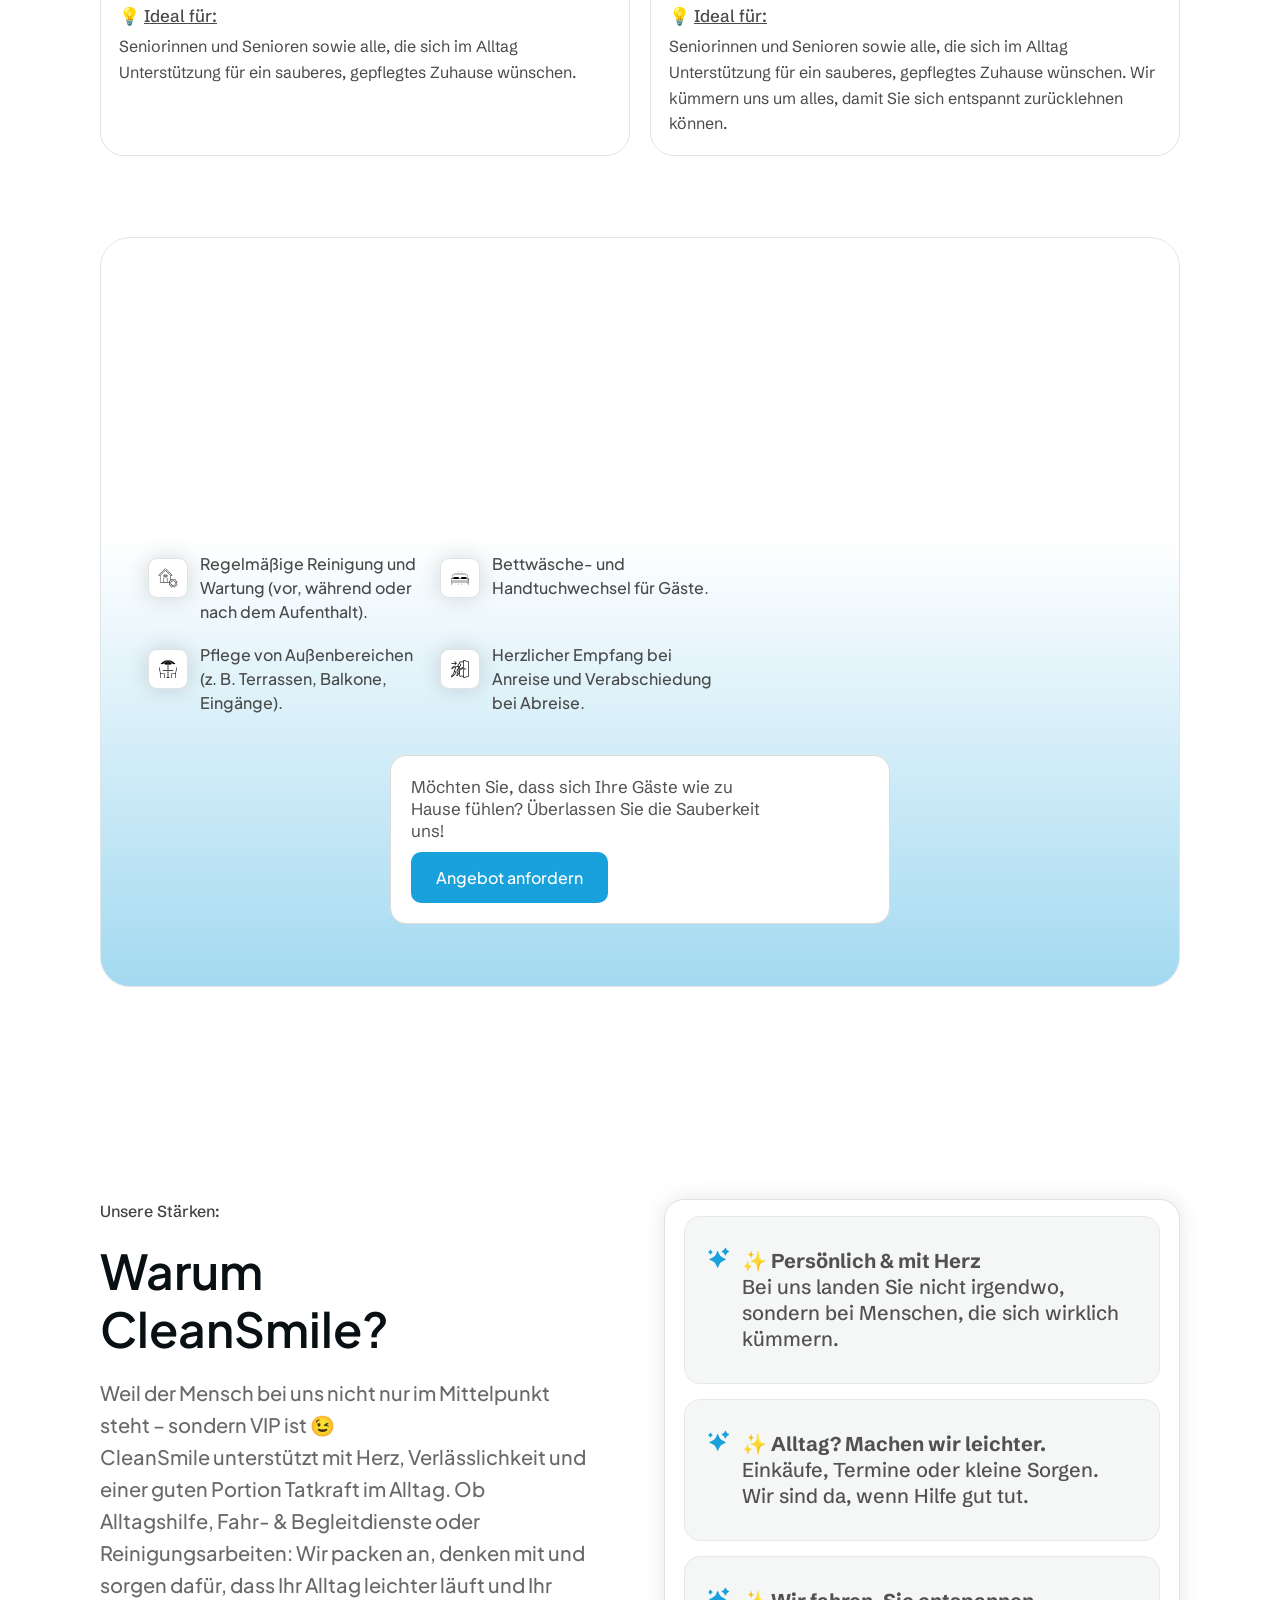
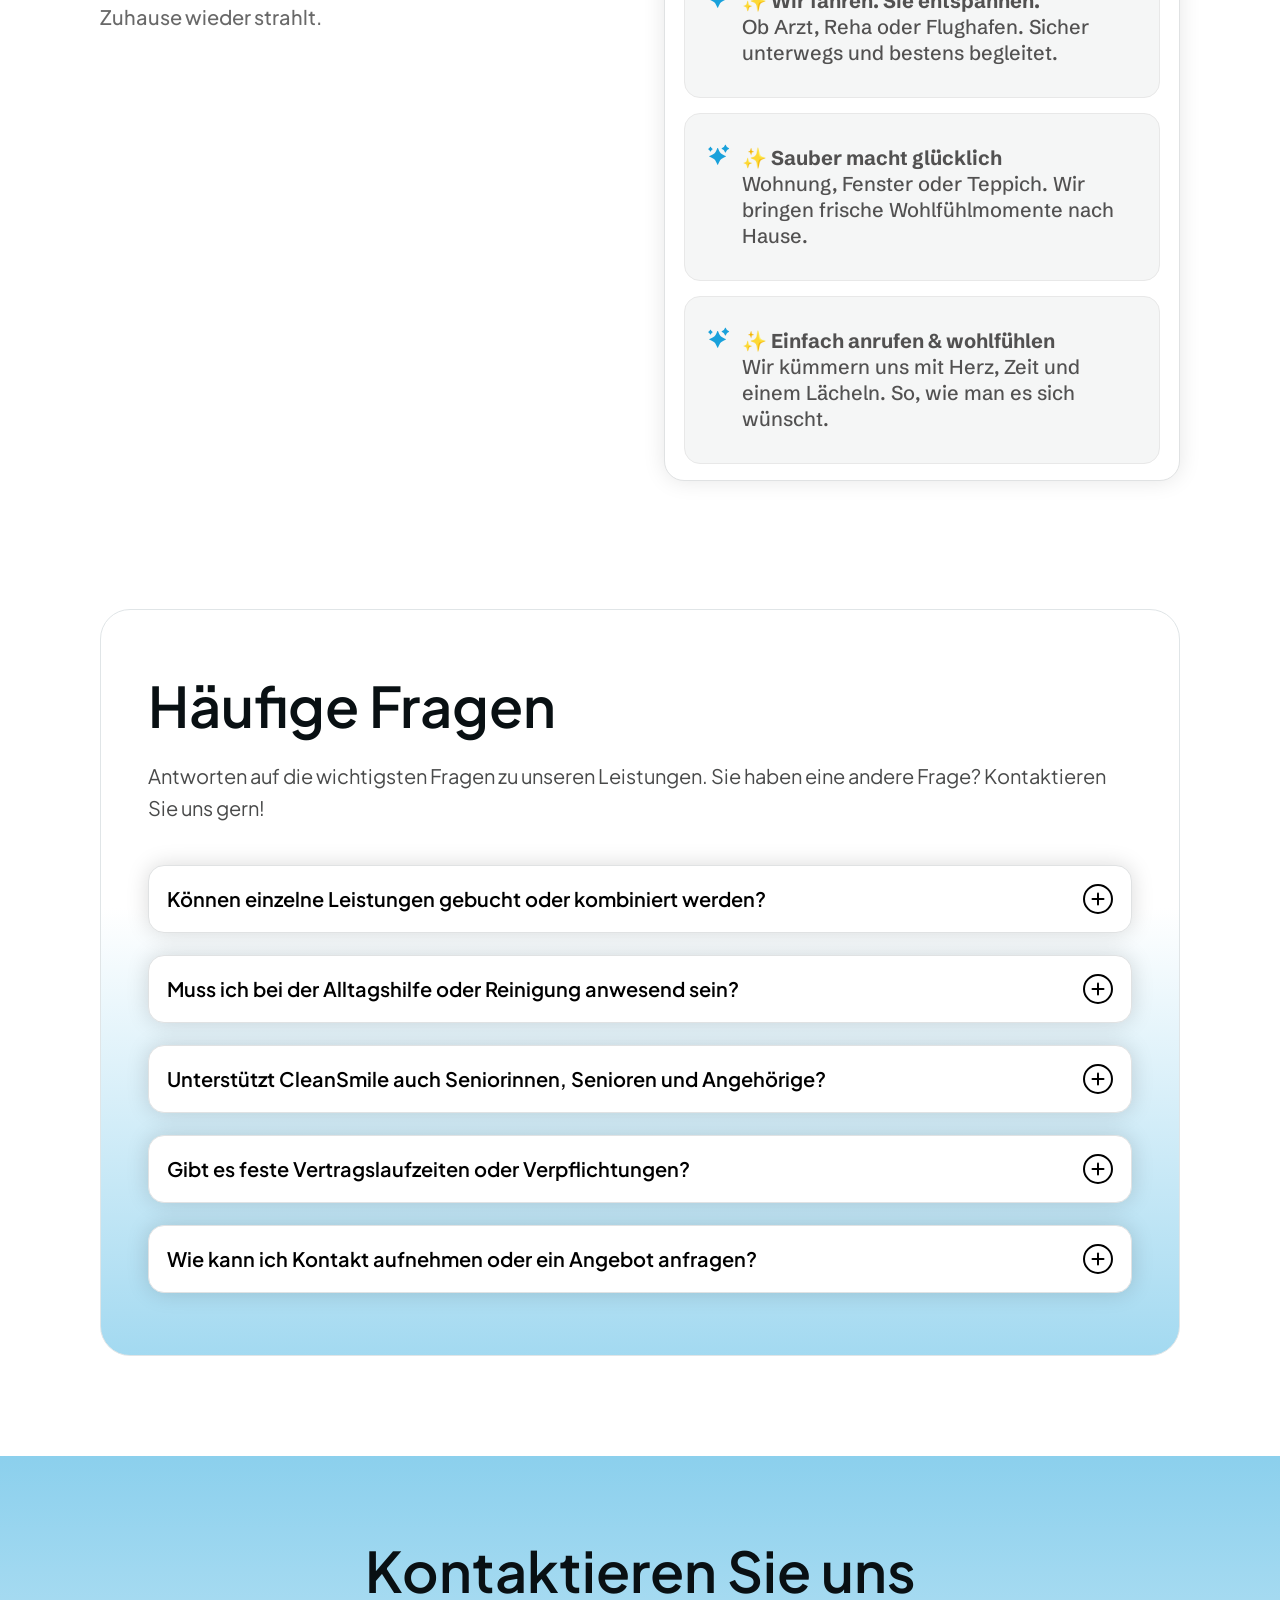
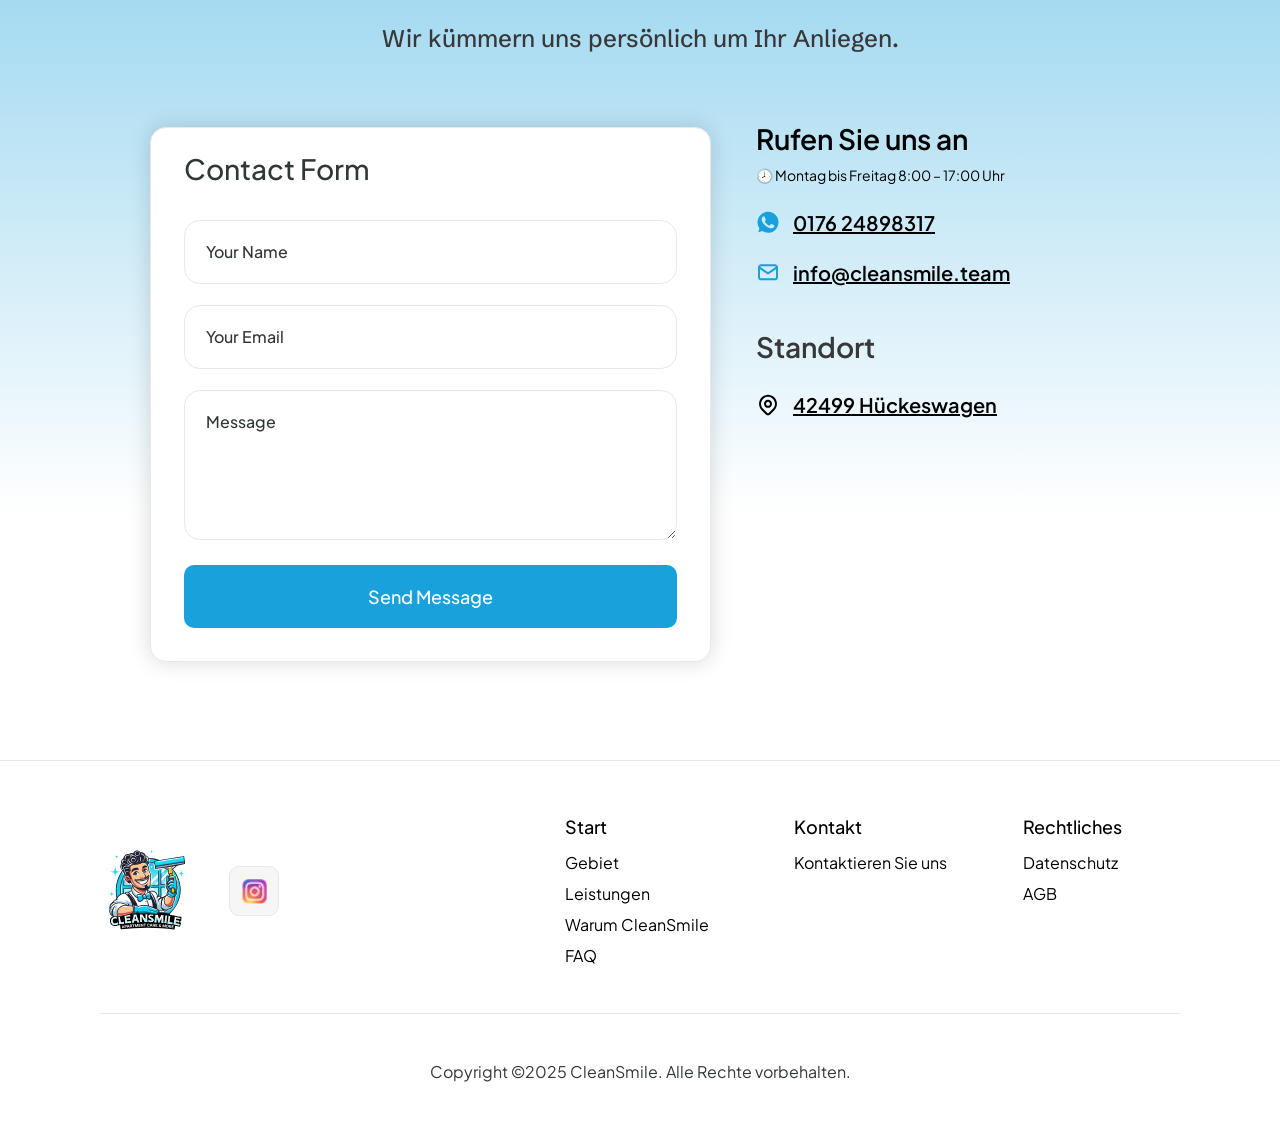
==== commit 76888c12: "n" ====
--- a/index.html
+++ b/index.html
@@ -1,16 +1,16 @@
 <!DOCTYPE html>
-<html>
+<html lang="de">
   <head>
-    <title>Cleansmile</title>
+    <title>CleanSmile – Alltagshilfe, Fahr- & Begleitdienste, Reinigung in Hückeswagen</title>
     <meta charset="UTF-8">
     <meta name="viewport" content="width=device-width, initial-scale=1.0">
+    <meta name="description" content="CleanSmile: Zuverlässige Alltagshilfe, Fahr- und Begleitdienste sowie professionelle Reinigungsleistungen in Hückeswagen und Umgebung.">
     <link rel="icon" type="image/x-icon" href="img/logo.webp">
 
     <script src="https://code.jquery.com/jquery-3.5.1.min.js"
       integrity="sha256-9/aliU8dGd2tb6OSsuzixeV4y/faTqgFtohetphbbj0="
       crossorigin="anonymous"></script>
 
-    <!-- for loading animations -->
     <link href="https://unpkg.com/aos@2.3.1/dist/aos.css" rel="stylesheet">
     <script src="https://unpkg.com/aos@2.3.1/dist/aos.js"></script>
 
@@ -25,13 +25,15 @@
       rel="stylesheet">
 
     <script type="text/javascript">
-        function googleTranslateElementInit() {
-          new google.translate.TranslateElement({ }, 'google_translate_element');
-        }
-      </script>
-    <script
-      src="https://translate.google.com/translate_a/element.js?cb=googleTranslateElementInit"></script>
-
+      function googleTranslateElementInit() {
+        new google.translate.TranslateElement({
+          pageLanguage: 'de',
+          includedLanguages: 'de,en,hr,ru,fr,sq,it,bg',
+          layout: google.translate.TranslateElement.InlineLayout.SIMPLE
+        }, 'google_translate_element');
+      }
+    </script>
+    <script src="https://translate.google.com/translate_a/element.js?cb=googleTranslateElementInit"></script>
   </head>
   <body>
 
@@ -42,79 +44,54 @@
           <div class="left">
             <a href="index.html" class="only-mobile"><img class="logo"
                 src="img/logo.svg"
-                alt="img"></a>
+                alt="CleanSmile"></a>
             <a
               href="https://www.instagram.com/clean_smile82?igsh=dmF1dHppOWFheTI="
               target="_blank" class="icon-btn only-desktop">
-              <img src="img/in.webp" alt="img">
+              <img src="img/in.webp" alt="Instagram">
             </a>
           </div>
           <div class="middle">
             <ul>
-              <li><a href="#hero" class="scroll" name="hero">Home</a></li>
-              <li><a href="#area" class="scroll" name="area">Area</a></li>
-              <li><a href="#service" class="scroll"
-                  name="service">Services</a></li>
-              <li><a href="#about" class="scroll" name="about">Why
-                  Cleansmile</a></li>
-              <li><a href="#faq" class="scroll" name="faq">FAQs</a></li>
+              <li><a href="#hero" class="scroll" name="hero">Start</a></li>
+              <li><a href="#area" class="scroll" name="area">Gebiet</a></li>
+              <li><a href="#service" class="scroll" name="service">Leistungen</a></li>
+              <li><a href="#about" class="scroll" name="about">Warum CleanSmile</a></li>
+              <li><a href="#faq" class="scroll" name="faq">FAQ</a></li>
             </ul>
           </div>
           <div class="right">
             <a
               href="https://www.instagram.com/clean_smile82?igsh=dmF1dHppOWFheTI="
               target="_blank" class="icon-btn only-mobile">
-              <img src="img/in.webp" alt="img">
+              <img src="img/in.webp" alt="Instagram">
             </a>
             <a href="#contact" class="getin scroll">
-              <span class="only-desktop">Get in Touch</span>
-              <span class="only-mobile">Get Offer</span>
+              <span class="only-desktop">Angebot anfordern</span>
+              <span class="only-mobile">Angebot anfordern</span>
             </a>
 
-            <div class="left-line"></div>
-
-            <div class="language-switcher">
+            <!-- <div class="left-line"></div> -->
+
+            <div class="language-switcher" style="display: none;">
               <a href="#" class="choosen">
-                <img src="https://flagcdn.com/w40/gb.webp"
-                  alt="English"
+                <img src="https://flagcdn.com/w40/de.webp"
+                  alt="Deutsch"
                   class="flag-icon">
-                <span>English</span>
-                <img src="img/arrow-down.svg" alt="img">
+                <span>Deutsch</span>
+                <img src="img/arrow-down.svg" alt="">
               </a>
-
               <ul class="language-dropdown notranslate">
-                <li data-lang="hr"><img loading="lazy"
-                    src="https://flagcdn.com/w40/hr.webp"
-                    alt="Croatian"> <span
-                    class="notranslate">Croatian</span></li>
-                <li data-lang="en"><img loading="lazy"
-                    src="https://flagcdn.com/w40/gb.webp"
-                    alt="English"> <span class="notranslate">English</span></li>
-                <li data-lang="de"><img loading="lazy"
-                    src="https://flagcdn.com/w40/de.webp"
-                    alt="German"> <span class="notranslate">German</span></li>
-                <li data-lang="ru"><img loading="lazy"
-                    src="https://flagcdn.com/w40/ru.webp"
-                    alt="Russian"> <span class="notranslate">Russian</span></li>
-                <li data-lang="fr"><img loading="lazy"
-                    src="https://flagcdn.com/w40/fr.webp"
-                    alt="French"> <span class="notranslate">French</span></li>
-                <li data-lang="sq"><img loading="lazy"
-                    src="https://flagcdn.com/w40/al.webp"
-                    alt="Albanian"> <span
-                    class="notranslate">Albanian</span></li>
-                <li data-lang="it"><img loading="lazy"
-                    src="https://flagcdn.com/w40/it.webp"
-                    alt="Italian"> <span class="notranslate">Italian</span></li>
-                <li data-lang="bg"><img loading="lazy"
-                    src="https://flagcdn.com/w40/bg.webp"
-                    alt="Bulgarian"> <span
-                    class="notranslate">Bulgarian</span></li>
+                <li data-lang="de"><img loading="lazy" src="https://flagcdn.com/w40/de.webp" alt="Deutsch"> <span class="notranslate">Deutsch</span></li>
+                <li data-lang="hr"><img loading="lazy" src="https://flagcdn.com/w40/hr.webp" alt="Hrvatski"> <span class="notranslate">Hrvatski</span></li>
+                <li data-lang="en"><img loading="lazy" src="https://flagcdn.com/w40/gb.webp" alt="English"> <span class="notranslate">English</span></li>
+                <li data-lang="ru"><img loading="lazy" src="https://flagcdn.com/w40/ru.webp" alt="Russian"> <span class="notranslate">Russian</span></li>
+                <li data-lang="fr"><img loading="lazy" src="https://flagcdn.com/w40/fr.webp" alt="French"> <span class="notranslate">French</span></li>
+                <li data-lang="sq"><img loading="lazy" src="https://flagcdn.com/w40/al.webp" alt="Albanian"> <span class="notranslate">Albanian</span></li>
+                <li data-lang="it"><img loading="lazy" src="https://flagcdn.com/w40/it.webp" alt="Italian"> <span class="notranslate">Italian</span></li>
+                <li data-lang="bg"><img loading="lazy" src="https://flagcdn.com/w40/bg.webp" alt="Bulgarian"> <span class="notranslate">Bulgarian</span></li>
               </ul>
-
-              <!-- Hidden Google Translate Element -->
               <div id="google_translate_element" style="display: none;"></div>
-
             </div>
 
             <div class="lines">
@@ -132,22 +109,17 @@
       <div class="wrapper">
         <div class="cont">
           <div class="left">
-            <h1 data-aos="fade-right" data-aos-delay="100">Quality with Heart
-              and Reliability</h1>
-            <p data-aos="fade-right" data-aos-delay="250">We are a certified,
-              family-owned German business providing
-              expert,
-              eco-friendly cleaning solutions for both indoor and outdoor spaces
-              with reliability and care</p>
-            <a data-aos="fade-right" data-aos-delay="350" href
-              class="btn-pr scroll2" name="contact">Get offer now</a>
+            <h1 data-aos="fade-right" data-aos-delay="100">Qualität mit Herz und Zuverlässigkeit</h1>
+            <p data-aos="fade-right" data-aos-delay="250">CleanSmile ist ein persönlich geführtes Unternehmen und bietet zuverlässige Alltagshilfe sowie Fahr- und Begleitdienste zur Unterstützung im täglichen Leben.<br>
+            Zusätzlich bieten wir professionelle und sorgfältige Reinigungsleistungen – individuell, flexibel und mit viel Engagement für Ihr Zuhause und Ihren Alltag.</p>
+            <a data-aos="fade-right" data-aos-delay="350" href="#" class="btn-pr scroll2" name="contact">Angebot anfordern</a>
           </div>
           <div>
             <div class="img-place">
               <img data-aos="fade-left" data-aos-delay="200"
-                src="img/bigger-logo.webp" alt="img">
+                src="img/bigger-logo.webp" alt="CleanSmile">
               <img data-aos="fade-left" data-aos-delay="200"
-                src="img/bigger-logo-stars.webp" class="stars" alt="img">
+                src="img/bigger-logo-stars.webp" class="stars" alt="">
             </div>
           </div>
         </div>
@@ -158,59 +130,34 @@
       <div class="wrapper">
         <div class="box">
           <div class="inside">
-            <h3 data-aos="fade-right" data-aos-delay="100">Our Service Area
-            </h3>
-            <h2 data-aos="fade-right" data-aos-delay="150">Cleaning & Apartment
-              Care in Slatine & Surroundings</h2>
-            <p data-aos="fade-right" data-aos-delay="200">As a family business,
-              we focus on personalized service. We are
-              based in Slatine, Croatia, and offer our professional cleaning
-              services within a 35 km radius, covering both large and small
-              towns.</p>
+            <h3 data-aos="fade-right" data-aos-delay="100">Unser Servicegebiet</h3>
+            <h2 data-aos="fade-right" data-aos-delay="150">Alltags-, Fahr- und Begleitdienste sowie Reinigungsservices in Hückeswagen und Umgebung</h2>
+            <p data-aos="fade-right" data-aos-delay="200">Als persönlich geführtes Unternehmen legen wir großen Wert auf Nähe, Zuverlässigkeit und persönlichen Service.<br>
+            Unser Standort ist Hückeswagen, von hier aus unterstützen wir unsere Kundinnen und Kunden mit zuverlässiger Alltagshilfe, Fahr- und Begleitdiensten sowie professionellen Reinigungsleistungen.<br>
+            Unser Servicegebiet umfasst einen Umkreis von bis zu 25 Kilometern rund um Hückeswagen.</p>
             <div class="map-box">
               <div class="map">
-                <img src="img/map.webp" alt="img">
+                <img src="img/map.webp" alt="Karte Servicegebiet">
                 <div class="dot dot1"></div>
                 <div class="dot dot2"></div>
                 <div class="dot dot3"></div>
                 <div class="dot dot4"></div>
                 <div class="dot dot5"></div>
                 <div class="dot dot6"></div>
-                <div class="dot dot7"></div>
-                <div class="dot dot8"></div>
               </div>
             </div>
             <div class="cont">
               <div class="location-box" data-aos="fade-up" data-aos-delay="100">
                 <ul class="notranslate" translate="no">
-                  <li class="tit">Location:</li>
-                  <li>Split</li>
-                  <li>Trogir</li>
-                  <li>Kaštela</li>
-                  <li>Okrug</li>
-                  <li>Solin</li>
+                  <li class="tit">Standorte</li>
+                  <li>Hückeswagen</li>
+                  <li>Wipperfürth</li>
+                  <li>Kierspe</li>
+                  <li>Lindlar</li>
+                  <li>Wermelskirchen</li>
+                  <li>Remscheid</li>
                 </ul>
               </div>
-              <div class="location-box2 notranslate" translate="no"
-                class="location-box2"
-                data-aos="fade-right"
-                data-aos-delay="100">
-                <ul>
-                  <li>Arbanija</li>
-                  <li>Mastrinka</li>
-                  <li>Žedno</li>
-                  <li>Seget Vranjica</li>
-                  <li>Seget Donji</li>
-                  <li>Marina</li>
-                  <li>Vinišće</li>
-                  <li>Podstrana</li>
-                  <li>Stobreč</li>
-                </ul>
-              </div>
-              <!-- <p data-aos="fade-up" data-aos-delay="100"> Whether it's an
-                apartment, villa, or commercial property, we
-                ensure spotless cleanliness and a well-maintained environment
-                that leaves a lasting impression. </p> -->
             </div>
           </div>
         </div>
@@ -220,295 +167,169 @@
     <section class="our-service" id="service">
       <div class="bubbles"></div>
       <div class="wrapper">
-        <h3 data-aos="fade-up" data-aos-delay="100">Our Services</h3>
-        <h2 data-aos="fade-up" data-aos-delay="200">Cleaning & Maintenance for
-          Indoor & Outdoor Areas</h2>
+        <h3 data-aos="fade-up" data-aos-delay="100">Unsere Leistungen</h3>
+        <h2 data-aos="fade-up" data-aos-delay="200">Alltagshilfe, Fahr- & Begleitdienste und Reinigung</h2>
 
         <div class="boxes">
           <div class="box" data-aos="fade-right" data-aos-delay="100">
-            <img loading="lazy" src="img/box1.webp" class="main-img" alt="img">
-            <div class="icon-place">
-              <svg width="31" height="36" viewBox="0 0 31 36" fill="none"
-                xmlns="http://www.w3.org/2000/svg">
-                <path
-                  d="M23.6839 22.1956L17.0845 19.1132C16.9659 19.0342 16.8079 19.0342 16.6893 19.0342C16.5707 19.0342 16.4522 19.0737 16.3336 19.1132C16.0965 19.1923 15.899 19.3898 15.7804 19.627C15.7804 19.6665 14.99 21.4448 13.0537 23.223C10.485 25.5941 7.28412 26.8587 3.45092 27.0167C3.05575 27.0167 2.73961 27.2538 2.58154 27.6095C2.46298 27.9652 2.54202 28.3603 2.81864 28.637C6.53329 32.3121 10.8802 34.6436 16.0965 35.7501C16.1756 35.7501 16.2151 35.7896 16.2941 35.7896C16.3336 35.7896 16.4127 35.7896 16.4522 35.7896C19.8507 35.1969 22.2613 32.7863 23.4073 28.7555C24.2767 25.8707 24.1581 23.1835 24.1581 23.065C24.1976 22.6698 24 22.3537 23.6839 22.1956ZM16.3336 34.8017C14.99 34.5251 13.7255 34.1299 12.4609 33.6557C13.844 33.4581 14.99 32.8653 15.8594 32.2726C17.4401 31.1661 18.8232 29.5459 19.416 28.0047C19.495 27.7676 19.3765 27.4909 19.1394 27.3724C18.9023 27.2934 18.6257 27.4119 18.5071 27.649C17.5982 30.0201 13.9626 33.6557 10.0108 32.5887H9.97132C9.14145 32.1935 8.3511 31.7193 7.56075 31.2056C9.65518 31.1661 12.1843 30.1781 13.2908 28.8345C13.4489 28.637 13.4489 28.3208 13.2513 28.1627C13.0537 28.0047 12.7375 28.0047 12.5795 28.2023C10.9988 30.0596 7.08654 30.7709 5.70342 29.8225C5.6639 29.783 5.58487 29.783 5.54535 29.7434C4.83404 29.1902 4.16224 28.5579 3.49044 27.9256C13.3698 27.5305 16.6498 19.9826 16.6498 19.9826L23.2492 23.065C23.2887 23.065 23.6839 33.5371 16.3336 34.8017ZM30.56 2.04164C30.4019 1.56743 30.0462 1.21177 29.6115 0.974667C29.1768 0.77708 28.6631 0.737562 28.1889 0.895632C27.7147 1.0537 27.3195 1.40936 27.1219 1.88357L20.6015 15.7542L19.0999 15.0429C18.4281 14.7268 17.5982 15.0034 17.2821 15.7147L16.8474 16.6236C16.5312 17.2954 16.8079 18.1253 17.5192 18.4414L23.9605 21.4448C24.1581 21.5238 24.3557 21.5633 24.5533 21.5633C25.067 21.5633 25.5807 21.2867 25.8179 20.773L26.2526 19.8641C26.5687 19.1923 26.2921 18.3624 25.5807 18.0462L24.0396 17.3349L30.56 3.46427C30.718 2.99006 30.718 2.51585 30.56 2.04164ZM25.1461 18.9156C25.3436 19.0342 25.4622 19.2713 25.3436 19.4689L24.909 20.3778C24.8299 20.5754 24.5533 20.6939 24.3557 20.5754L17.9143 17.572C17.7168 17.4535 17.5982 17.2164 17.7168 17.0188L18.1515 16.1099C18.191 15.9913 18.27 15.9123 18.3886 15.9123C18.5071 15.8728 18.6257 15.8728 18.7047 15.9123L20.2064 16.6236L23.6049 18.2043L25.1461 18.9156ZM29.6511 3.0691L23.1307 16.9398L21.4709 16.1494L27.9913 2.27875C28.1099 2.04164 28.2679 1.88357 28.505 1.80454C28.7422 1.7255 28.9793 1.7255 29.2164 1.84405C29.4535 1.96261 29.6115 2.12068 29.6906 2.35778C29.7696 2.59489 29.7301 2.83199 29.6511 3.0691ZM3.80658 23.144C3.80658 23.4206 4.00417 23.6182 4.28079 23.6182C4.55741 23.6182 4.755 23.4206 4.755 23.144C4.755 21.4448 6.13812 20.0616 7.83737 20.0616C8.11399 20.0616 8.31158 19.8641 8.31158 19.5874C8.31158 19.3108 8.11399 19.1132 7.83737 19.1132C6.13812 19.1132 4.755 17.7301 4.755 16.0309C4.755 15.7542 4.55741 15.5566 4.28079 15.5566C4.00417 15.5566 3.80658 15.7542 3.80658 16.0309C3.80658 17.7301 2.42347 19.1132 0.724211 19.1132C0.447588 19.1132 0.25 19.3108 0.25 19.5874C0.25 19.8641 0.447588 20.0616 0.724211 20.0616C2.42347 20.0616 3.80658 21.4448 3.80658 23.144ZM4.28079 17.9672C4.63645 18.6785 5.22921 19.2318 5.94053 19.627C5.22921 19.9826 4.67597 20.5754 4.28079 21.2867C3.92513 20.5754 3.33237 20.0221 2.62105 19.627C3.33237 19.2318 3.88562 18.639 4.28079 17.9672ZM6.37522 14.055C6.37522 14.3316 6.57281 14.5292 6.84943 14.5292C7.75834 14.5292 8.50917 15.28 8.50917 16.1889C8.50917 16.4655 8.70676 16.6631 8.98338 16.6631C9.26 16.6631 9.45759 16.4655 9.45759 16.1889C9.45759 15.28 10.2084 14.5292 11.1173 14.5292C11.3939 14.5292 11.5915 14.3316 11.5915 14.055C11.5915 13.7784 11.3939 13.5808 11.1173 13.5808C10.2084 13.5808 9.45759 12.8299 9.45759 11.921C9.45759 11.6444 9.26 11.4468 8.98338 11.4468C8.70676 11.4468 8.50917 11.6444 8.50917 11.921C8.50917 12.8299 7.75834 13.5808 6.84943 13.5808C6.57281 13.5808 6.37522 13.7784 6.37522 14.055ZM8.98338 13.4227C9.14145 13.6598 9.37855 13.8969 9.61566 14.055C9.37855 14.213 9.14145 14.4502 8.98338 14.6873C8.82531 14.4502 8.5882 14.213 8.3511 14.055C8.5882 13.8574 8.82531 13.6598 8.98338 13.4227ZM2.14684 10.696C3.05575 10.696 3.80658 11.4468 3.80658 12.3557C3.80658 12.6323 4.00417 12.8299 4.28079 12.8299C4.55741 12.8299 4.755 12.6323 4.755 12.3557C4.755 11.4468 5.50583 10.696 6.41474 10.696C6.69136 10.696 6.88895 10.4984 6.88895 10.2218C6.88895 9.94515 6.69136 9.74756 6.41474 9.74756C5.50583 9.74756 4.755 8.99673 4.755 8.08783C4.755 7.8112 4.55741 7.61362 4.28079 7.61362C4.00417 7.61362 3.80658 7.8112 3.80658 8.08783C3.80658 8.99673 3.05575 9.74756 2.14684 9.74756C1.87022 9.74756 1.67263 9.94515 1.67263 10.2218C1.67263 10.4984 1.87022 10.696 2.14684 10.696ZM4.28079 9.58949C4.43886 9.8266 4.67597 10.0637 4.91307 10.2218C4.67597 10.3798 4.43886 10.617 4.28079 10.8541C4.12272 10.617 3.88561 10.3798 3.64851 10.2218C3.88561 10.0637 4.0832 9.86612 4.28079 9.58949Z"
-                  fill="#00B3FF" />
-              </svg>
-            </div>
-            <h4>Deep Cleaning / Intensive Cleaning</h4>
-            <ul>
-              <li>
-                <img loading="lazy" src="img/star-mark.svg" class="star-mark"
-                  alt="img">
-                Thorough cleaning of floors, walls, windows, and furniture
-              </li>
-              <li>
-                <img loading="lazy" src="img/star-mark.svg" class="star-mark"
-                  alt="img">
-                Removal of dirt and deposits
-              </li>
-            </ul>
-            <h5>
-              <span>💡</span> <span class="sm">Ideal for</span>
-            </h5>
-            <p>
-              New constructions, move-outs, post-renovation clean-ups
-            </p>
-          </div>
+            <img loading="lazy" src="img/box1.jpeg" class="main-img" alt="">
+            <div class="icon-place">
+              <img loading="lazy" src="img/box2-svg.svg" alt="">
+            </div>
+            <h4>Einkaufshilfe & Erledigungen</h4>
+            <ul>
+              <li>
+                <img loading="lazy" src="img/star-mark.svg" class="star-mark" alt="">
+                Gemeinsamer Einkauf oder Erledigung der Einkäufe nach Wunsch
+              </li>
+              <li>
+                <img loading="lazy" src="img/star-mark.svg" class="star-mark" alt="">
+                Unterstützung beim Tragen und Einräumen der Einkäufe zu Hause
+              </li>
+            </ul>
+            <h5><span>💡</span> <span class="sm">Ideal für:</span></h5>
+            <p>Seniorinnen und Senioren sowie Menschen, die im Alltag Unterstützung benötigen, ob begleitet einkaufen oder den Einkauf bequem erledigen lassen.</p>
+          </div>
+
           <div class="box" data-aos="fade-left" data-aos-delay="100">
-            <img loading="lazy" src="img/box2.webp" class="main-img" alt="img">
-            <div class="icon-place">
-              <img loading="lazy" src="img/box2-svg.svg" alt="img">
-            </div>
-            <h4>Final Cleaning / Move-Out Cleaning</h4>
-            <ul>
-              <li>
-                <img loading="lazy" src="img/star-mark.svg" class="star-mark"
-                  alt="img">
-                Complete cleaning before property handover or tenant change
-              </li>
-              <li>
-                <img loading="lazy" src="img/star-mark.svg" class="star-mark"
-                  alt="img">
-                Cleaning of floors, windows, bathrooms, kitchens, and living
-                areas
-              </li>
-            </ul>
-            <h5>
-              <span>💡</span> <span class="sm">Ideal for</span>
-            </h5>
-            <p>
-              Landlords, real estate agents, property managers, tenants
-            </p>
-          </div>
+            <img loading="lazy" src="img/box2.jpeg" class="main-img" alt="">
+            <div class="icon-place">
+              <img loading="lazy" src="img/box3-svg.svg" alt="">
+            </div>
+            <h4>Erledigungen & Botengänge</h4>
+            <ul>
+              <li>
+                <img loading="lazy" src="img/star-mark.svg" class="star-mark" alt="">
+                Unterstützung bei Postangelegenheiten, Briefen und Botengängen
+              </li>
+              <li>
+                <img loading="lazy" src="img/star-mark.svg" class="star-mark" alt="">
+                Gemeinsames Sortieren von Unterlagen oder selbstständige Erledigung nach Wunsch
+              </li>
+            </ul>
+            <h5><span>💡</span> <span class="sm">Ideal für:</span></h5>
+            <p>Seniorinnen und Senioren sowie Menschen, die Unterstützung bei organisatorischen Aufgaben benötigen.</p>
+          </div>
+
           <div class="box" data-aos="fade-right" data-aos-delay="100">
-            <img loading="lazy" src="img/box3.webp" class="main-img" alt="img">
-            <div class="icon-place">
-              <img loading="lazy" src="img/box3-svg.svg" alt="img">
-            </div>
-            <h4>Carpet & Upholstery Cleaning</h4>
-            <ul>
-              <li>
-                <img loading="lazy" src="img/star-mark.svg" class="star-mark"
-                  alt="img">
-                Deep cleaning of carpets and upholstered furniture with
-                specialized equipment
-              </li>
-              <li>
-                <img loading="lazy" src="img/star-mark.svg" class="star-mark"
-                  alt="img">
-                Removes dirt, stains, and bacteria for a fresh and hygienic
-                environment
-              </li>
-            </ul>
-            <h5>
-              <span>💡</span> <span class="sm">Ideal for</span>
-            </h5>
-            <p>
-              Apartments, villas, private households, hotels
-            </p>
-          </div>
+            <img loading="lazy" src="img/box3.jpeg" class="main-img" alt="">
+            <div class="icon-place">
+              <img loading="lazy" src="img/box4-svg.svg" alt="">
+            </div>
+            <h4>Rezept- & Medikamentenservice</h4>
+            <ul>
+              <li>
+                <img loading="lazy" src="img/star-mark.svg" class="star-mark" alt="">
+                Abholung von Rezepten beim Arzt
+              </li>
+              <li>
+                <img loading="lazy" src="img/star-mark.svg" class="star-mark" alt="">
+                Gang zur Apotheke und persönliche Lieferung der Medikamente nach Hause
+              </li>
+            </ul>
+            <h5><span>💡</span> <span class="sm">Ideal für:</span></h5>
+            <p>Seniorinnen und Senioren sowie Menschen, die Unterstützung bei der Medikamentenversorgung benötigen.</p>
+          </div>
+
           <div class="box" data-aos="fade-left" data-aos-delay="100">
-            <img loading="lazy" src="img/box4.webp" class="main-img" alt="img">
-            <div class="icon-place">
-              <img loading="lazy" src="img/box4-svg.svg" alt="img">
-            </div>
-            <h4>Window & Glass Cleaning</h4>
-            <ul>
-              <li>
-                <img loading="lazy" src="img/star-mark.svg" class="star-mark"
-                  alt="img">
-                Cleaning of windows, glass facades, window frames, and blinds
-              </li>
-              <li>
-                <img loading="lazy" src="img/star-mark.svg" class="star-mark"
-                  alt="img">
-                Professional cleaning products for streak-free results
-              </li>
-            </ul>
-            <h5>
-              <span>💡</span> <span class="sm">Ideal for</span>
-            </h5>
-            <p>
-              Customers with large windows or high blinds in apartments, villas,
-              office buildings, commercial properties
-            </p>
-          </div>
-        </div>
-        <div class="boxes hidden-boxes">
-          <div class="box">
-            <img loading="lazy" src="img/box5.webp" class="main-img" alt="img">
-            <div class="icon-place">
-              <img loading="lazy" src="img/svg-box5.svg" class="main-img"
-                alt="img">
-            </div>
-            <h4> Kitchen & Bathroom Cleaning</h4>
-            <ul>
-              <li>
-                <img loading="lazy" src="img/star-mark.svg" class="star-mark"
-                  alt="img">
-                Thorough cleaning of countertops, appliances, sinks, showers,
-                and toilets
-              </li>
-              <li>
-                <img loading="lazy" src="img/star-mark.svg" class="star-mark"
-                  alt="img">
-                Removes grease, limescale, and dirt for a hygienic environment
-              </li>
-            </ul>
-            <h5>
-              <span>💡</span> <span class="sm">Ideal for</span>
-            </h5>
-            <p>
-              Apartments, villas, vacation homes
-            </p>
-          </div>
-
-          <div class="box">
-            <img loading="lazy" src="img/box6.webp" class="main-img" alt="img">
-            <div class="icon-place">
-              <img loading="lazy" src="img/svg-box6.svg" class="main-img"
-                alt="img">
-            </div>
-            <h4>Floor Cleaning & Maintenance</h4>
-            <ul>
-              <li>
-                <img loading="lazy" src="img/star-mark.svg" class="star-mark"
-                  alt="img">
-                Cleaning of tiles, wood, laminate, and other hard floors with
-                specialized care products
-              </li>
-              <li>
-                <img loading="lazy" src="img/star-mark.svg" class="star-mark"
-                  alt="img">
-                Gentle cleaning and maintenance to extend durability
-              </li>
-            </ul>
-            <h5>
-              <span>💡</span> <span class="sm">Ideal for</span>
-            </h5>
-            <p>
-              Apartments, villas, houses, offices
-            </p>
-          </div>
-
-          <div class="box">
-            <img loading="lazy" src="img/box7.webp" class="main-img" alt="img">
-            <div class="icon-place">
-              <img loading="lazy" src="img/svg-box7.svg" class="main-img"
-                alt="img">
-            </div>
-            <h4>Marble Cleaning & Care</h4>
-            <ul>
-              <li>
-                <img loading="lazy" src="img/star-mark.svg" class="star-mark"
-                  alt="img">
-                Specialized cleaning of marble surfaces to remove dirt and water
-                stains
-              </li>
-              <li>
-                <img loading="lazy" src="img/star-mark.svg" class="star-mark"
-                  alt="img">
-                Regular maintenance to preserve the beauty of marble and extend
-                its durability
-              </li>
-            </ul>
-            <h5>
-              <span>💡</span> <span class="sm">Ideal for</span>
-            </h5>
-            <p>
-              Apartments, villas, hotels, offices, luxury apartments
-            </p>
-          </div>
-
-          <div class="box">
-            <img loading="lazy" src="img/box8.webp" class="main-img" alt="img">
-            <div class="icon-place">
-              <img loading="lazy" src="img/svg-box8.svg" class="main-img"
-                alt="img">
-            </div>
-            <h4>Pool & Grout Cleaning</h4>
-            <ul>
-              <li>
-                <img loading="lazy" src="img/star-mark.svg" class="star-mark"
-                  alt="img">
-                Removal of limescale, grease, and deposits from pool walls and
-                floors
-              </li>
-              <li>
-                <img loading="lazy" src="img/star-mark.svg" class="star-mark"
-                  alt="img">
-                Thorough grout cleaning to prevent buildup and mold.
-              </li>
-            </ul>
-            <h5>
-              <span>💡</span> <span class="sm">Ideal for</span>
-            </h5>
-            <p>
-              Apartments, villas, private pools, hotel pools
-            </p>
-          </div>
-
-          <div class="box">
-            <img loading="lazy" src="img/box9.webp" class="main-img" alt="img">
-            <div class="icon-place">
-              <img loading="lazy" src="img/svg-box9.svg" class="main-img"
-                alt="img">
-            </div>
-            <h4>Special Cleaning (Renovations, Moving)</h4>
-            <ul>
-              <li>
-                <img loading="lazy" src="img/star-mark.svg" class="star-mark"
-                  alt="img">
-                Post-construction and renovation cleaning, including dust
-                removal
-              </li>
-              <li>
-                <img loading="lazy" src="img/star-mark.svg" class="star-mark"
-                  alt="img">
-                Removal of paint splatters and dirt for immediate occupancy
-              </li>
-            </ul>
-            <h5>
-              <span>💡</span> <span class="sm">Ideal for</span>
-            </h5>
-            <p>
-              Homeowners, renovators, moving customers
-            </p>
-          </div>
-
-          <div class="box">
-            <img loading="lazy" src="img/box10.webp" class="main-img" alt="img">
-            <div class="icon-place">
-              <img loading="lazy" src="img/svg-box10.svg" class="main-img"
-                alt="img">
-            </div>
-            <h4>Reliable Key Handover</h4>
-            <ul>
-              <li>
-                <img loading="lazy" src="img/star-mark.svg" class="star-mark"
-                  alt="img">
-                Personal key handover and introduction to the main features of
-                the apartment by our friendly team
-              </li>
-              <li>
-                <img loading="lazy" src="img/star-mark.svg" class="star-mark"
-                  alt="img">
-                Assistance with questions about apartment usage and
-                recommendations for local attractions
-              </li>
-            </ul>
-            <h5>
-              <span>💡</span> <span class="sm">Ideal for</span>
-            </h5>
-            <p>
-              Landlords, real estate managers, vacation rentals
-            </p>
-          </div>
-
-        </div>
-        <div class="btn-box" data-aos="fade-up" data-aos-delay="100">
-          <a href="#" class="btn-pr">View more</a>
+            <img loading="lazy" src="img/box4.jpeg" class="main-img" alt="">
+            <div class="icon-place">
+              <img loading="lazy" src="img/svg-box5.svg" class="main-img" alt="">
+            </div>
+            <h4>Fahr- & Begleitdienste</h4>
+            <ul>
+              <li>
+                <img loading="lazy" src="img/star-mark.svg" class="star-mark" alt="">
+                Begleitete Fahrten zu Arztterminen, Krankenhaus, Reha oder Dialyse
+              </li>
+              <li>
+                <img loading="lazy" src="img/star-mark.svg" class="star-mark" alt="">
+                Unterstützung beim Ein- und Aussteigen sowie auf Wunsch Begleitung bis zur Anmeldung
+              </li>
+            </ul>
+            <h5><span>💡</span> <span class="sm">Ideal für:</span></h5>
+            <p>Seniorinnen und Senioren sowie Menschen mit eingeschränkter Mobilität, die sicher, pünktlich und zuverlässig begleitet werden möchten, inklusive Rückfahrt.</p>
+          </div>
+
+          <div class="box" data-aos="fade-right" data-aos-delay="100">
+            <img loading="lazy" src="img/box5.jpeg" class="main-img" alt="">
+            <div class="icon-place">
+              <img loading="lazy" src="img/svg-box6.svg" class="main-img" alt="">
+            </div>
+            <h4>Flughafen – Fahr- & Begleitservice</h4>
+            <ul>
+              <li>
+                <img loading="lazy" src="img/star-mark.svg" class="star-mark" alt="">
+                Zuverlässiger Bring- und Abholservice zum Flughafen
+              </li>
+              <li>
+                <img loading="lazy" src="img/star-mark.svg" class="star-mark" alt="">
+                Komfortable Fahrten mit persönlicher Unterstützung und Hilfe beim Gepäck
+              </li>
+            </ul>
+            <h5><span>💡</span> <span class="sm">Ideal für:</span></h5>
+            <p>Alle, die entspannt, pünktlich und sicher zum Flughafen gebracht oder abgeholt werden möchten.</p>
+          </div>
+
+          <div class="box" data-aos="fade-left" data-aos-delay="100">
+            <img loading="lazy" src="img/box6.jpeg" class="main-img" alt="">
+            <div class="icon-place">
+              <img loading="lazy" src="img/box4-svg.svg" alt="">
+            </div>
+            <h4>Fenster- & Glasreinigung</h4>
+            <ul>
+              <li>
+                <img loading="lazy" src="img/star-mark.svg" class="star-mark" alt="">
+                Gründliche Fenster- und Glasreinigung
+              </li>
+              <li>
+                <img loading="lazy" src="img/star-mark.svg" class="star-mark" alt="">
+                Fenster- und Rahmengrundreinigung für klare Sicht und ein gepflegtes Zuhause
+              </li>
+            </ul>
+            <h5><span>💡</span> <span class="sm">Ideal für:</span></h5>
+            <p>Alle, die saubere Fenster lieben – aber Putzen eher nicht 😄</p>
+          </div>
+
+          <div class="box" data-aos="fade-right" data-aos-delay="100">
+            <img loading="lazy" src="img/box7.jpeg" class="main-img" alt="">
+            <div class="icon-place">
+              <img loading="lazy" src="img/svg-box5.svg" alt="">
+            </div>
+            <h4>Wohnungsreinigung</h4>
+            <ul>
+              <li>
+                <img loading="lazy" src="img/star-mark.svg" class="star-mark" alt="">
+                Gründliche Reinigung von Küche, Bad, Wohnräumen und Böden
+              </li>
+              <li>
+                <img loading="lazy" src="img/star-mark.svg" class="star-mark" alt="">
+                Staubsaugen, Boden wischen, Staubwischen und sorgfältige Oberflächenreinigung
+              </li>
+            </ul>
+            <h5><span>💡</span> <span class="sm">Ideal für:</span></h5>
+            <p>Seniorinnen und Senioren sowie alle, die sich im Alltag Unterstützung für ein sauberes, gepflegtes Zuhause wünschen.</p>
+          </div>
+
+          <div class="box" data-aos="fade-left" data-aos-delay="100">
+            <img loading="lazy" src="img/box8.jpeg" class="main-img" alt="">
+            <div class="icon-place">
+              <img loading="lazy" src="img/box3-svg.svg" alt="">
+            </div>
+            <h4>Teppich- & Polsterreinigung</h4>
+            <ul>
+              <li>
+                <img loading="lazy" src="img/star-mark.svg" class="star-mark" alt="">
+                Gründliche Tiefenreinigung von Teppichen und Polstermöbeln
+              </li>
+              <li>
+                <img loading="lazy" src="img/star-mark.svg" class="star-mark" alt="">
+                Entfernt Schmutz, Gerüche und Flecken – mithilfe moderner Reinigungstechnik für ein frisches, hygienisches Zuhause
+              </li>
+            </ul>
+            <h5><span>💡</span> <span class="sm">Ideal für:</span></h5>
+            <p>Seniorinnen und Senioren sowie alle, die sich im Alltag Unterstützung für ein sauberes, gepflegtes Zuhause wünschen. Wir kümmern uns um alles, damit Sie sich entspannt zurücklehnen können.</p>
+          </div>
         </div>
       </div>
     </section>
@@ -516,44 +337,40 @@
     <section class="apartment-care">
       <div class="wrapper">
         <div class="box">
-          <h2 data-aos="fade-right" data-aos-delay="100">Apartment Care </h2>
-          <p data-aos="fade-right" data-aos-delay="150">We ensure that your
-            guests enjoy a pristine and inviting stay.</p>
+          <h2 data-aos="fade-right" data-aos-delay="100">Mehr Entlastung im Alltag gewünscht?</h2>
+          <p data-aos="fade-right" data-aos-delay="150">Sprechen Sie mit uns, wir finden gemeinsam die passende Lösung.</p>
           <ul>
             <li data-aos="fade-right" data-aos-delay="100">
               <div class="icon-place">
-                <img loading="lazy" src="img/ap1.svg" alt="img">
-              </div>
-              Regular cleaning & maintenance (before, during, or after rental
-              stays).
+                <img loading="lazy" src="img/ap1.svg" alt="">
+              </div>
+              Regelmäßige Reinigung und Wartung (vor, während oder nach dem Aufenthalt).
             </li>
             <li data-aos="fade-right" data-aos-delay="100">
               <div class="icon-place">
-                <img loading="lazy" src="img/ap2.svg" alt="img">
-              </div>
-              Bedding & towel change service for guests.
+                <img loading="lazy" src="img/ap2.svg" alt="">
+              </div>
+              Bettwäsche- und Handtuchwechsel für Gäste.
             </li>
             <li data-aos="fade-right" data-aos-delay="100">
               <div class="icon-place">
-                <img loading="lazy" src="img/ap3.svg" alt="img">
-              </div>
-              Outdoor area maintenance (e.g., terraces, balconies, entrances).
+                <img loading="lazy" src="img/ap3.svg" alt="">
+              </div>
+              Pflege von Außenbereichen (z. B. Terrassen, Balkone, Eingänge).
             </li>
             <li data-aos="fade-right" data-aos-delay="100">
               <div class="icon-place">
-                <img loading="lazy" src="img/ap5.svg" alt="img">
-              </div>
-              Friendly welcome on the day of arrival & farewell to guests on the
-              day of departure.
+                <img loading="lazy" src="img/ap5.svg" alt="">
+              </div>
+              Herzlicher Empfang bei Anreise und Verabschiedung bei Abreise.
             </li>
           </ul>
           <img data-aos="fade-left" data-aos-delay="100"
-            src="img/ap-care.webp"
-            class="ap-care" alt="img">
+            src="img/box9.jpeg"
+            class="ap-care" alt="">
           <div class="box-white" data-aos="fade-up" data-aos-delay="100">
-            <p>Want your guests to feel at home? Let us take care of the
-              cleanliness! </p>
-            <a href="#" class="btn-pr scroll2" name="contact">Get offer</a>
+            <p>Möchten Sie, dass sich Ihre Gäste wie zu Hause fühlen? Überlassen Sie die Sauberkeit uns!</p>
+            <a href="#contact" class="btn-pr scroll2" name="contact">Angebot anfordern</a>
           </div>
         </div>
       </div>
@@ -563,42 +380,38 @@
       <div class="wrapper">
         <div class="cont">
           <div class="l">
-            <h4 data-aos="fade-right" data-aos-delay="100">Our Strengths:</h4>
-            <h2 data-aos="fade-right" data-aos-delay="150">Why Choose Our Family
-              Business?</h2>
-            <p data-aos="fade-right" data-aos-delay="200">We also take care of
-              the apartments during the guests' stay,
-              making
-              sure they have a comfortable and wellmaintained environment.</p>
+            <h4 data-aos="fade-right" data-aos-delay="100">Unsere Stärken:</h4>
+            <h2 data-aos="fade-right" data-aos-delay="150">Warum CleanSmile?</h2>
+            <p data-aos="fade-right" data-aos-delay="200">Weil der Mensch bei uns nicht nur im Mittelpunkt steht – sondern VIP ist 😉<br>
+            CleanSmile unterstützt mit Herz, Verlässlichkeit und einer guten Portion Tatkraft im Alltag. Ob Alltagshilfe, Fahr- & Begleitdienste oder Reinigungsarbeiten: Wir packen an, denken mit und sorgen dafür, dass Ihr Alltag leichter läuft und Ihr Zuhause wieder strahlt.</p>
           </div>
           <div class="r">
             <div class="box">
               <ul>
                 <li data-aos="fade-left" data-aos-delay="100">
-                  <img loading="lazy" src="img/star-mark.svg" class="star-mark"
-                    alt="img">
-                  Family-run business with a personal touch & dedication
-                </li>
-                <li class="highlight" data-aos="fade-left" data-aos-delay="100">
-                  <img loading="lazy" src="img/star-mark.svg" class="star-mark"
-                    alt="img">
-                  Years of experience from Germany & professional certifications
+                  <img loading="lazy" src="img/star-mark.svg" class="star-mark" alt="">
+                  <strong>✨ Persönlich & mit Herz</strong><br>
+                  Bei uns landen Sie nicht irgendwo, sondern bei Menschen, die sich wirklich kümmern.
                 </li>
                 <li data-aos="fade-left" data-aos-delay="100">
-                  <img loading="lazy" src="img/star-mark.svg" class="star-mark"
-                    alt="img">
-                  Expert knowledge of professional & eco-friendly cleaning
-                  solutions
+                  <img loading="lazy" src="img/star-mark.svg" class="star-mark" alt="">
+                  <strong>✨ Alltag? Machen wir leichter.</strong><br>
+                  Einkäufe, Termine oder kleine Sorgen. Wir sind da, wenn Hilfe gut tut.
                 </li>
                 <li data-aos="fade-left" data-aos-delay="100">
-                  <img loading="lazy" src="img/star-mark.svg" class="star-mark"
-                    alt="img">
-                  Highest cleaning standards for indoor & outdoor spaces
+                  <img loading="lazy" src="img/star-mark.svg" class="star-mark" alt="">
+                  <strong>✨ Wir fahren. Sie entspannen.</strong><br>
+                  Ob Arzt, Reha oder Flughafen. Sicher unterwegs und bestens begleitet.
                 </li>
                 <li data-aos="fade-left" data-aos-delay="100">
-                  <img loading="lazy" src="img/star-mark.svg" class="star-mark"
-                    alt="img">
-                  Comprehensive apartment care during guests' stay
+                  <img loading="lazy" src="img/star-mark.svg" class="star-mark" alt="">
+                  <strong>✨ Sauber macht glücklich</strong><br>
+                  Wohnung, Fenster oder Teppich. Wir bringen frische Wohlfühlmomente nach Hause.
+                </li>
+                <li data-aos="fade-left" data-aos-delay="100">
+                  <img loading="lazy" src="img/star-mark.svg" class="star-mark" alt="">
+                  <strong>✨ Einfach anrufen & wohlfühlen</strong><br>
+                  Wir kümmern uns mit Herz, Zeit und einem Lächeln. So, wie man es sich wünscht.
                 </li>
               </ul>
             </div>
@@ -610,129 +423,69 @@
     <section class="faq" id="faq">
       <div class="wrapper">
         <div class="box">
-          <h2 data-aos="fade-right" data-aos-delay="100">Frequently Asked
-            Questions </h2>
-          <p data-aos="fade-right" data-aos-delay="150">Find answers to the most
-            common questions about our services, process, and what you can
-            expect. If you don't see your question here, feel free to contact
-            us!</p>
+          <h2 data-aos="fade-right" data-aos-delay="100">Häufige Fragen</h2>
+          <p data-aos="fade-right" data-aos-delay="150">Antworten auf die wichtigsten Fragen zu unseren Leistungen. Sie haben eine andere Frage? Kontaktieren Sie uns gern!</p>
 
           <div class="faq-cards">
             <div class="faq-card" data-aos="fade-right" data-aos-delay="100">
               <div class="question">
-                <div>
-                  Do I need to provide cleaning supplies or equipment as a
-                  customer?
-                </div>
+                <div>Können einzelne Leistungen gebucht oder kombiniert werden?</div>
                 <div class="navigator"></div>
               </div>
               <div class="answer">
                 <div class="in">
-                  <p>
-                    No, our teams are fully equipped and bring all necessary
-                    cleaning products and professional equipment with them.
-                  </p>
+                  <p>Ja. Alle Leistungen können einzeln genutzt oder flexibel miteinander kombiniert werden, ganz so wie es zu Ihrer aktuellen Situation und Ihren Bedürfnissen passt.</p>
                 </div>
               </div>
             </div>
 
             <div class="faq-card" data-aos="fade-right" data-aos-delay="100">
               <div class="question">
-                <div>
-                  Can I book regular cleanings?
-                </div>
+                <div>Muss ich bei der Alltagshilfe oder Reinigung anwesend sein?</div>
                 <div class="navigator"></div>
               </div>
               <div class="answer">
                 <div class="in">
-                  <p>
-                    Absolutely! We offer flexible cleaning schedules — whether
-                    daily, weekly, or monthly. Planning is tailored to your
-                    individual needs.
-
-                  </p>
+                  <p>Nein, das ist nicht zwingend notwendig. Nach vorheriger Absprache können Aufgaben auch in Ihrer Abwesenheit übernommen werden. Vertrauen und klare Absprachen stehen dabei für uns an erster Stelle.</p>
                 </div>
               </div>
             </div>
 
             <div class="faq-card" data-aos="fade-right" data-aos-delay="100">
               <div class="question">
-                <div>
-                  Do I need to be present during the cleaning?
-
-                </div>
+                <div>Unterstützt CleanSmile auch Seniorinnen, Senioren und Angehörige?</div>
                 <div class="navigator"></div>
               </div>
               <div class="answer">
                 <div class="in">
-                  <p>
-                    No, that’s not necessary. Many of our clients provide us
-                    with a key or arrange access in advance. You decide what’s
-                    most convenient for you. Discretion and security are our top
-                    priorities.
-
-                  </p>
+                  <p>Ja. Unser Angebot richtet sich besonders an Seniorinnen und Senioren sowie an Angehörige, die sich im Alltag Entlastung, Unterstützung und Verlässlichkeit wünschen.</p>
                 </div>
               </div>
             </div>
 
             <div class="faq-card" data-aos="fade-right" data-aos-delay="100">
               <div class="question">
-                <div>
-                  How soon can I schedule an appointment?
-
-                </div>
+                <div>Gibt es feste Vertragslaufzeiten oder Verpflichtungen?</div>
                 <div class="navigator"></div>
               </div>
               <div class="answer">
                 <div class="in">
-                  <p>
-                    We usually need 2–3 days' notice. However, in urgent cases,
-                    we do our best to accommodate short-notice requests.
-
-                  </p>
+                  <p>Nein. Unsere Leistungen sind flexibel und können ohne feste Vertragslaufzeiten oder langfristige Verpflichtungen in Anspruch genommen werden.</p>
                 </div>
               </div>
             </div>
 
             <div class="faq-card" data-aos="fade-right" data-aos-delay="100">
               <div class="question">
-                <div>
-                  What happens during the first cleaning appointment?
-
-                </div>
+                <div>Wie kann ich Kontakt aufnehmen oder ein Angebot anfragen?</div>
                 <div class="navigator"></div>
               </div>
               <div class="answer">
                 <div class="in">
-                  <p>
-                    Before the first service, we discuss your needs and
-                    preferences — either over the phone or in person.
-
-                  </p>
+                  <p>Sie erreichen uns telefonisch oder über das Kontaktformular von Montag bis Freitag von 8:00 bis 17:00 Uhr. Wir kümmern uns persönlich um Ihr Anliegen.</p>
                 </div>
               </div>
             </div>
-
-            <div class="faq-card" data-aos="fade-right" data-aos-delay="100">
-              <div class="question">
-                <div>
-                  Is there a minimum contract period for regular cleanings?
-
-                </div>
-                <div class="navigator"></div>
-              </div>
-              <div class="answer">
-                <div class="in">
-                  <p>
-                    No, we work flexibly and with a customer-first approach.
-                    Regular cleanings can be adjusted or canceled at any time —
-                    with no long-term commitment.
-                  </p>
-                </div>
-              </div>
-            </div>
-
           </div>
         </div>
       </div>
@@ -741,49 +494,42 @@
     <section class="contact" id="contact">
       <div class="bubbles"></div>
       <div class="wrapper">
-        <h2 data-aos="fade-up" data-aos-delay="100">Contact Our Team</h2>
-        <p data-aos="fade-up" data-aos-delay="150">We’ll take care of
-          everything</p>
+        <h2 data-aos="fade-up" data-aos-delay="100">Kontaktieren Sie uns</h2>
+        <p data-aos="fade-up" data-aos-delay="150">Wir kümmern uns persönlich um Ihr Anliegen.</p>
         <div class="cont">
-          <form action data-aos="fade-right" data-aos-delay="100">
+          <form id="contactForm" data-aos="fade-right" data-aos-delay="100">
             <h3>Contact Form</h3>
-            <input type="text" placeholder="Your Name" required>
-            <input type="email" placeholder="Your Email" required>
-            <textarea name id placeholder="Message" required></textarea>
-            <button>Send Message</button>
+            <input type="text" name="name" placeholder="Your Name" required>
+            <input type="email" name="email" placeholder="Your Email" required>
+            <textarea name="message" placeholder="Message" required></textarea>
+            <button type="submit" id="submitBtn"
+              style="transition: background 0.3s;">Send Message</button>
+            <p id="formStatus"
+              style="display: none; margin-top: 10px; font-weight: bold;"></p>
           </form>
+
           <div class="details" data-aos="fade-left" data-aos-delay="100">
-            <h3>Call Us</h3>
-            <p>Call our team Mon - Friday From 8 am to 5 pm</p>
+            <h3>Rufen Sie uns an</h3>
+            <p>🕗 Montag bis Freitag  8:00 – 17:00 Uhr</p>
             <ul>
               <li>
                 <a href="https://wa.me/4917624898317" target="_blank">
-                  <svg width="24" height="25" viewBox="0 0 24 25" fill="none"
-                    xmlns="http://www.w3.org/2000/svg">
-                    <path
-                      d="M20.9249 6.69395C17.7899 1.83395 11.3699 0.39395 6.40493 3.40895C1.55993 6.42395 -7.15256e-05 12.994 3.13493 17.839L3.38993 18.229L2.33993 22.159L6.26993 21.109L6.65993 21.364C8.35493 22.279 10.1999 22.8039 12.0299 22.8039C13.9949 22.8039 15.9599 22.279 17.6549 21.229C22.4999 18.079 23.9399 11.6439 20.9249 6.66395V6.69395ZM18.1799 16.8039C17.6549 17.584 16.9949 18.1089 16.0799 18.2439C15.5549 18.2439 14.8949 18.499 12.2849 17.464C10.0649 16.414 8.21993 14.704 6.91493 12.739C6.13493 11.824 5.72993 10.639 5.60993 9.45395C5.60993 8.40395 5.99993 7.48895 6.65993 6.82895C6.91493 6.57395 7.18493 6.43895 7.43993 6.43895H8.09993C8.35493 6.43895 8.62493 6.43895 8.75993 6.96395C9.01493 7.62395 9.67493 9.19895 9.67493 9.33395C9.80993 9.46895 9.74993 10.474 9.14993 11.044C8.81993 11.419 8.75993 11.434 8.89493 11.704C9.41993 12.484 10.0799 13.2789 10.7249 13.9389C11.5049 14.599 12.2999 15.124 13.2149 15.514C13.4699 15.649 13.7399 15.649 13.8749 15.379C14.0099 15.124 14.6549 14.464 14.9249 14.194C15.1799 13.939 15.3149 13.9389 15.5849 14.059L17.6849 15.109C17.9399 15.244 18.2099 15.3639 18.3449 15.499C18.4799 15.889 18.4799 16.4139 18.2099 16.8039H18.1799Z"
-                      fill="#19A1DB" />
+                  <svg width="24" height="25" viewBox="0 0 24 25" fill="none" xmlns="http://www.w3.org/2000/svg">
+                    <path d="M20.9249 6.69395C17.7899 1.83395 11.3699 0.39395 6.40493 3.40895C1.55993 6.42395 -7.15256e-05 12.994 3.13493 17.839L3.38993 18.229L2.33993 22.159L6.26993 21.109L6.65993 21.364C8.35493 22.279 10.1999 22.8039 12.0299 22.8039C13.9949 22.8039 15.9599 22.279 17.6549 21.229C22.4999 18.079 23.9399 11.6439 20.9249 6.66395V6.69395ZM18.1799 16.8039C17.6549 17.584 16.9949 18.1089 16.0799 18.2439C15.5549 18.2439 14.8949 18.499 12.2849 17.464C10.0649 16.414 8.21993 14.704 6.91493 12.739C6.13493 11.824 5.72993 10.639 5.60993 9.45395C5.60993 8.40395 5.99993 7.48895 6.65993 6.82895C6.91493 6.57395 7.18493 6.43895 7.43993 6.43895H8.09993C8.35493 6.43895 8.62493 6.43895 8.75993 6.96395C9.01493 7.62395 9.67493 9.19895 9.67493 9.33395C9.80993 9.46895 9.74993 10.474 9.14993 11.044C8.81993 11.419 8.75993 11.434 8.89493 11.704C9.41993 12.484 10.0799 13.2789 10.7249 13.9389C11.5049 14.599 12.2999 15.124 13.2149 15.514C13.4699 15.649 13.7399 15.649 13.8749 15.379C14.0099 15.124 14.6549 14.464 14.9249 14.194C15.1799 13.939 15.3149 13.9389 15.5849 14.059L17.6849 15.109C17.9399 15.244 18.2099 15.3639 18.3449 15.499C18.4799 15.889 18.4799 16.4139 18.2099 16.8039H18.1799Z" fill="#19A1DB" />
                   </svg>
-                  +49176 24898317
+                  0176 24898317
                 </a>
               </li>
               <li>
                 <a href="mailto:info@cleansmile.team">
-                  <svg width="24" height="25" viewBox="0 0 24 25" fill="none"
-                    xmlns="http://www.w3.org/2000/svg">
+                  <svg width="24" height="25" viewBox="0 0 24 25" fill="none" xmlns="http://www.w3.org/2000/svg">
                     <g clip-path="url(#clip0_0_3770)">
-                      <path
-                        d="M3 7.33398C3 6.80355 3.21071 6.29484 3.58579 5.91977C3.96086 5.5447 4.46957 5.33398 5 5.33398H19C19.5304 5.33398 20.0391 5.5447 20.4142 5.91977C20.7893 6.29484 21 6.80355 21 7.33398V17.334C21 17.8644 20.7893 18.3731 20.4142 18.7482C20.0391 19.1233 19.5304 19.334 19 19.334H5C4.46957 19.334 3.96086 19.1233 3.58579 18.7482C3.21071 18.3731 3 17.8644 3 17.334V7.33398Z"
-                        stroke="#19A1DB" stroke-width="2" stroke-linecap="round"
-                        stroke-linejoin="round" />
-                      <path d="M3 7.33398L12 13.334L21 7.33398" stroke="#19A1DB"
-                        stroke-width="2" stroke-linecap="round"
-                        stroke-linejoin="round" />
+                      <path d="M3 7.33398C3 6.80355 3.21071 6.29484 3.58579 5.91977C3.96086 5.5447 4.46957 5.33398 5 5.33398H19C19.5304 5.33398 20.0391 5.5447 20.4142 5.91977C20.7893 6.29484 21 6.80355 21 7.33398V17.334C21 17.8644 20.7893 18.3731 20.4142 18.7482C20.0391 19.1233 19.5304 19.334 19 19.334H5C4.46957 19.334 3.96086 19.1233 3.58579 18.7482C3.21071 18.3731 3 17.8644 3 17.334V7.33398Z" stroke="#19A1DB" stroke-width="2" stroke-linecap="round" stroke-linejoin="round" />
+                      <path d="M3 7.33398L12 13.334L21 7.33398" stroke="#19A1DB" stroke-width="2" stroke-linecap="round" stroke-linejoin="round" />
                     </g>
                     <defs>
                       <clippath id="clip0_0_3770">
-                        <rect width="24" height="24" fill="white"
-                          transform="translate(0 0.333984)" />
+                        <rect width="24" height="24" fill="white" transform="translate(0 0.333984)" />
                       </clippath>
                     </defs>
                   </svg>
@@ -791,33 +537,22 @@
                 </a>
               </li>
             </ul>
-            <h4>
-              Visit Us
-            </h4>
+            <h4>Standort</h4>
             <ul>
               <li>
                 <a href="#">
-                  <svg width="24" height="25" viewBox="0 0 24 25" fill="none"
-                    xmlns="http://www.w3.org/2000/svg">
+                  <svg width="24" height="25" viewBox="0 0 24 25" fill="none" xmlns="http://www.w3.org/2000/svg">
                     <g clip-path="url(#clip0_0_3778)">
-                      <path
-                        d="M9 11.834C9 12.6296 9.31607 13.3927 9.87868 13.9553C10.4413 14.5179 11.2044 14.834 12 14.834C12.7956 14.834 13.5587 14.5179 14.1213 13.9553C14.6839 13.3927 15 12.6296 15 11.834C15 11.0383 14.6839 10.2753 14.1213 9.71266C13.5587 9.15005 12.7956 8.83398 12 8.83398C11.2044 8.83398 10.4413 9.15005 9.87868 9.71266C9.31607 10.2753 9 11.0383 9 11.834Z"
-                        stroke="black" stroke-width="2" stroke-linecap="round"
-                        stroke-linejoin="round" />
-                      <path
-                        d="M17.6578 17.4912L13.4148 21.7342C13.0398 22.1088 12.5314 22.3193 12.0013 22.3193C11.4712 22.3193 10.9628 22.1088 10.5878 21.7342L6.3438 17.4912C5.22502 16.3723 4.46313 14.9469 4.15448 13.395C3.84584 11.8432 4.00429 10.2347 4.6098 8.77291C5.21531 7.31113 6.24069 6.06172 7.55628 5.18269C8.87186 4.30365 10.4186 3.83447 12.0008 3.83447C13.583 3.83447 15.1297 4.30365 16.4453 5.18269C17.7609 6.06172 18.7863 7.31113 19.3918 8.77291C19.9973 10.2347 20.1558 11.8432 19.8471 13.395C19.5385 14.9469 18.7766 16.3723 17.6578 17.4912Z"
-                        stroke="black" stroke-width="2" stroke-linecap="round"
-                        stroke-linejoin="round" />
+                      <path d="M9 11.834C9 12.6296 9.31607 13.3927 9.87868 13.9553C10.4413 14.5179 11.2044 14.834 12 14.834C12.7956 14.834 13.5587 14.5179 14.1213 13.9553C14.6839 13.3927 15 12.6296 15 11.834C15 11.0383 14.6839 10.2753 14.1213 9.71266C13.5587 9.15005 12.7956 8.83398 12 8.83398C11.2044 8.83398 10.4413 9.15005 9.87868 9.71266C9.31607 10.2753 9 11.0383 9 11.834Z" stroke="black" stroke-width="2" stroke-linecap="round" stroke-linejoin="round" />
+                      <path d="M17.6578 17.4912L13.4148 21.7342C13.0398 22.1088 12.5314 22.3193 12.0013 22.3193C11.4712 22.3193 10.9628 22.1088 10.5878 21.7342L6.3438 17.4912C5.22502 16.3723 4.46313 14.9469 4.15448 13.395C3.84584 11.8432 4.00429 10.2347 4.6098 8.77291C5.21531 7.31113 6.24069 6.06172 7.55628 5.18269C8.87186 4.30365 10.4186 3.83447 12.0008 3.83447C13.583 3.83447 15.1297 4.30365 16.4453 5.18269C17.7609 6.06172 18.7863 7.31113 19.3918 8.77291C19.9973 10.2347 20.1558 11.8432 19.8471 13.395C19.5385 14.9469 18.7766 16.3723 17.6578 17.4912Z" stroke="black" stroke-width="2" stroke-linecap="round" stroke-linejoin="round" />
                     </g>
                     <defs>
                       <clippath id="clip0_0_3778">
-                        <rect width="24" height="24" fill="white"
-                          transform="translate(0 0.833984)" />
+                        <rect width="24" height="24" fill="white" transform="translate(0 0.833984)" />
                       </clippath>
                     </defs>
                   </svg>
-
-                  21224 Slatine - Grad Split, Hrvatska
+                  42499 Hückeswagen
                 </a>
               </li>
             </ul>
@@ -828,53 +563,43 @@
 
     <footer>
       <div class="wrapper">
-
         <div class="cont">
           <div class="l">
             <a href="index.html">
-              <img loading="lazy" src="img/logo.svg" class="logo" alt="img">
+              <img loading="lazy" src="img/logo.svg" class="logo" alt="CleanSmile">
             </a>
-            <a
-              href="https://www.instagram.com/clean_smile82?igsh=dmF1dHppOWFheTI="
-              target="_blank" class="icon-btn">
-              <img loading="lazy" src="img/in.webp" alt="img">
+            <a href="https://www.instagram.com/clean_smile82?igsh=dmF1dHppOWFheTI=" target="_blank" class="icon-btn">
+              <img loading="lazy" src="img/in.webp" alt="Instagram">
             </a>
           </div>
           <div class="r">
             <ul>
-              <li class="tit">Home</li>
-              <li><a href="#" class="scroll2" name="area">Area</a></li>
-              <li><a href="#" class="scroll2"
-                  name="our-service">Services</a></li>
-              <li><a href="#" class="scroll2"
-                  name="about-us">Why Cleansmile
-                </a></li>
+              <li class="tit">Start</li>
+              <li><a href="#" class="scroll2" name="our-service-area">Gebiet</a></li>
+              <li><a href="#" class="scroll2" name="our-service">Leistungen</a></li>
+              <li><a href="#" class="scroll2" name="about-us">Warum CleanSmile</a></li>
               <li><a href="#faq" class="scroll2" name="faq">FAQ</a></li>
             </ul>
             <ul>
-              <li class="tit">Help</li>
-              <li><a href="#contact" class="scroll2" name="contact">Contact
-                  Us</a></li>
-            </ul>
-            <ul>
-              <li class="tit">Legal</li>
-              <li><a href="#">Privacy Policy</a></li>
-            </ul>
-          </div>
-        </div>
-
+              <li class="tit">Kontakt</li>
+              <li><a href="#contact" class="scroll2" name="contact">Kontaktieren Sie uns</a></li>
+            </ul>
+            <ul>
+              <li class="tit">Rechtliches</li>
+              <li><a href="datenschutz.html">Datenschutz</a></li>
+              <li><a href="agb.html">AGB</a></li>
+            </ul>
+          </div>
+        </div>
         <div class="linemiddle"></div>
-        <p class="copyright">
-          Copyright ©2025 Cleansmile. All Rights Reserved
-        </p>
+        <p class="copyright">Copyright ©2025 CleanSmile. Alle Rechte vorbehalten.</p>
       </div>
     </footer>
 
     <a href="https://wa.me/4917624898317" target="_blank" class="tw-fixed">
-      <img src="img/wp.webp" alt>
-      <!-- <span>+49176 24898317</span> -->
+      <img src="img/wp.webp" alt="WhatsApp">
     </a>
 
     <script src="js/main.js"></script>
   </body>
-</html>+</html>
--- a/css/style.css
+++ b/css/style.css
@@ -208,6 +208,7 @@
   align-items: center;
   justify-content: center;
   display: flex !important;
+  text-transform: capitalize;
 }
 .language-switcher .choosen svg path {
   fill: #060c0e;
@@ -716,8 +717,9 @@
 }
 .apartment-care .box .ap-care {
   position: absolute;
-  right: -180px;
-  top: 150px;
+  right: 0px;
+  top: 180px;
+  max-width: 390px;
 }
 .apartment-care .box ul {
   padding: 0;
@@ -923,6 +925,13 @@
   max-width: 980px;
   margin: auto;
   margin-top: 70px;
+}
+.contact .cont #formStatus {
+  font-family: "Plus Jakarta Sans", sans-serif;
+  font-size: 14px;
+  font-weight: 400;
+  line-height: 150%;
+  text-align: left;
 }
 .contact .cont form {
   background-color: #fff;
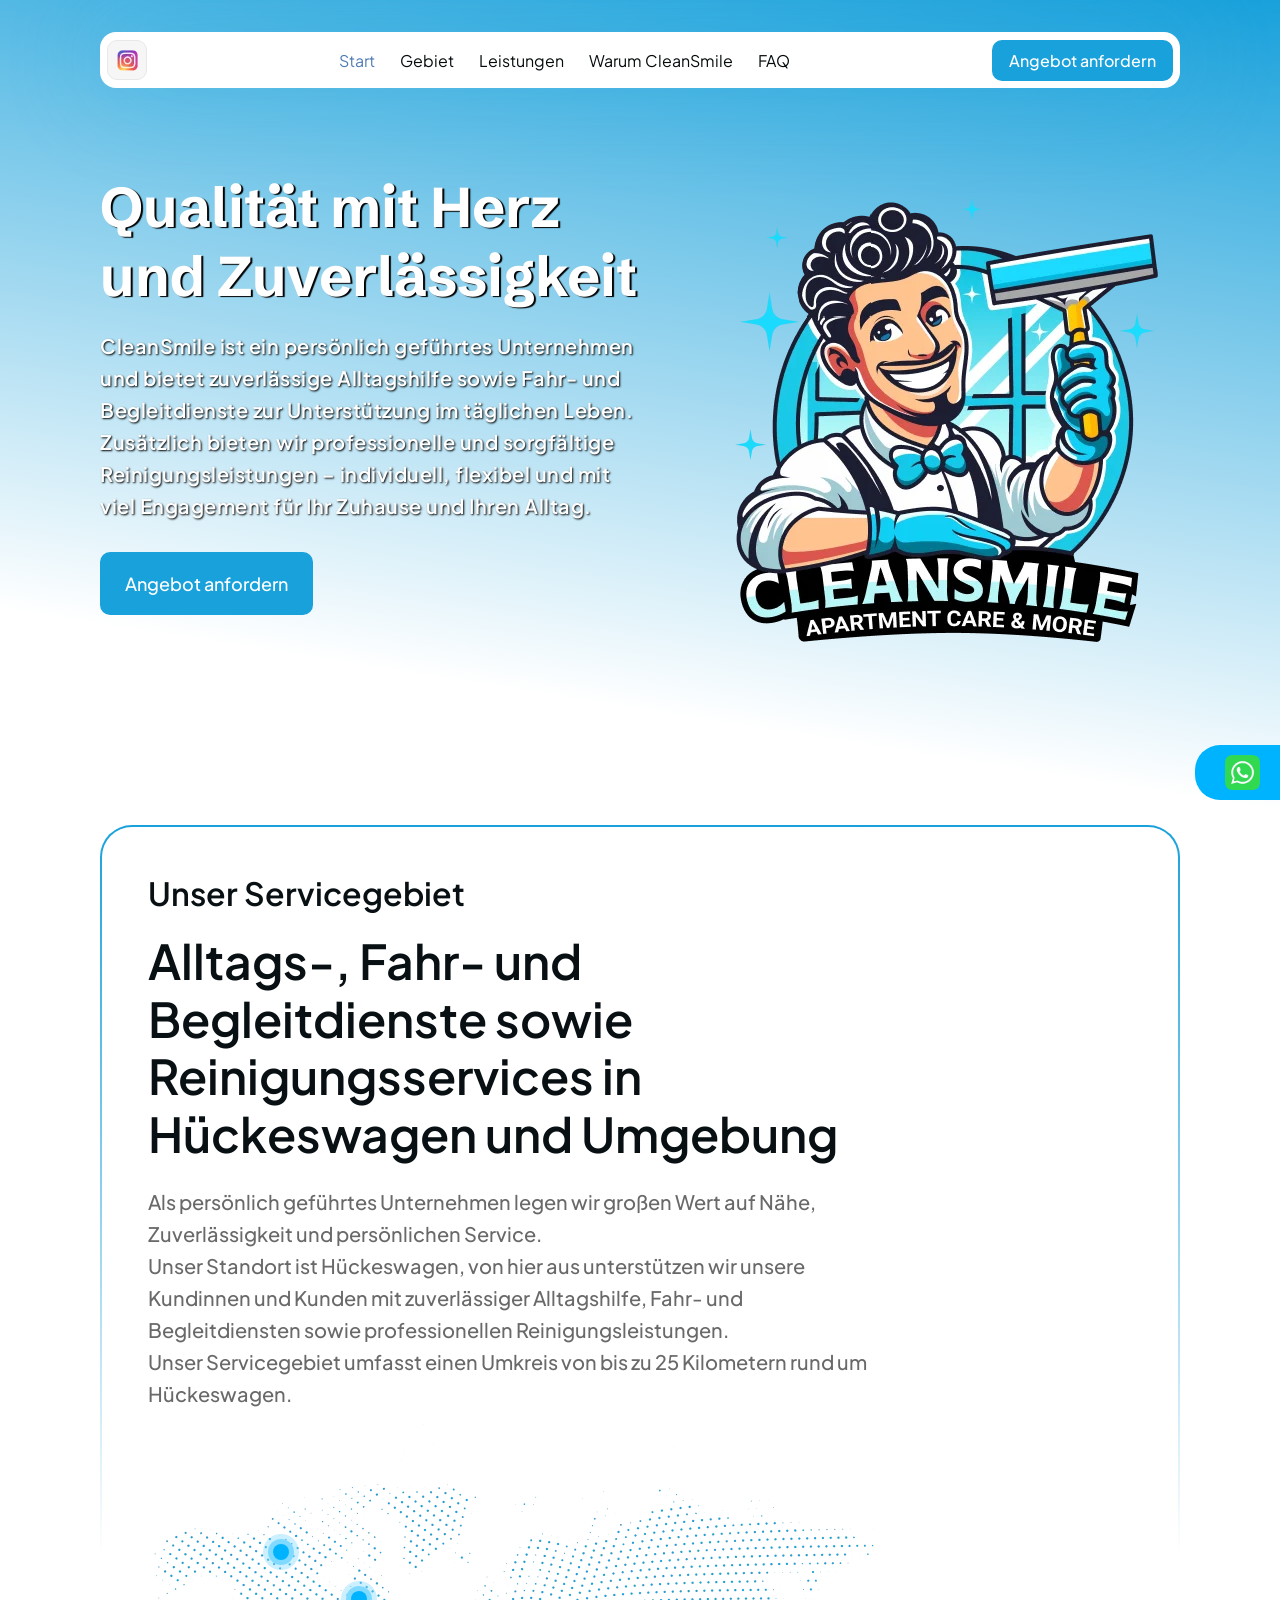
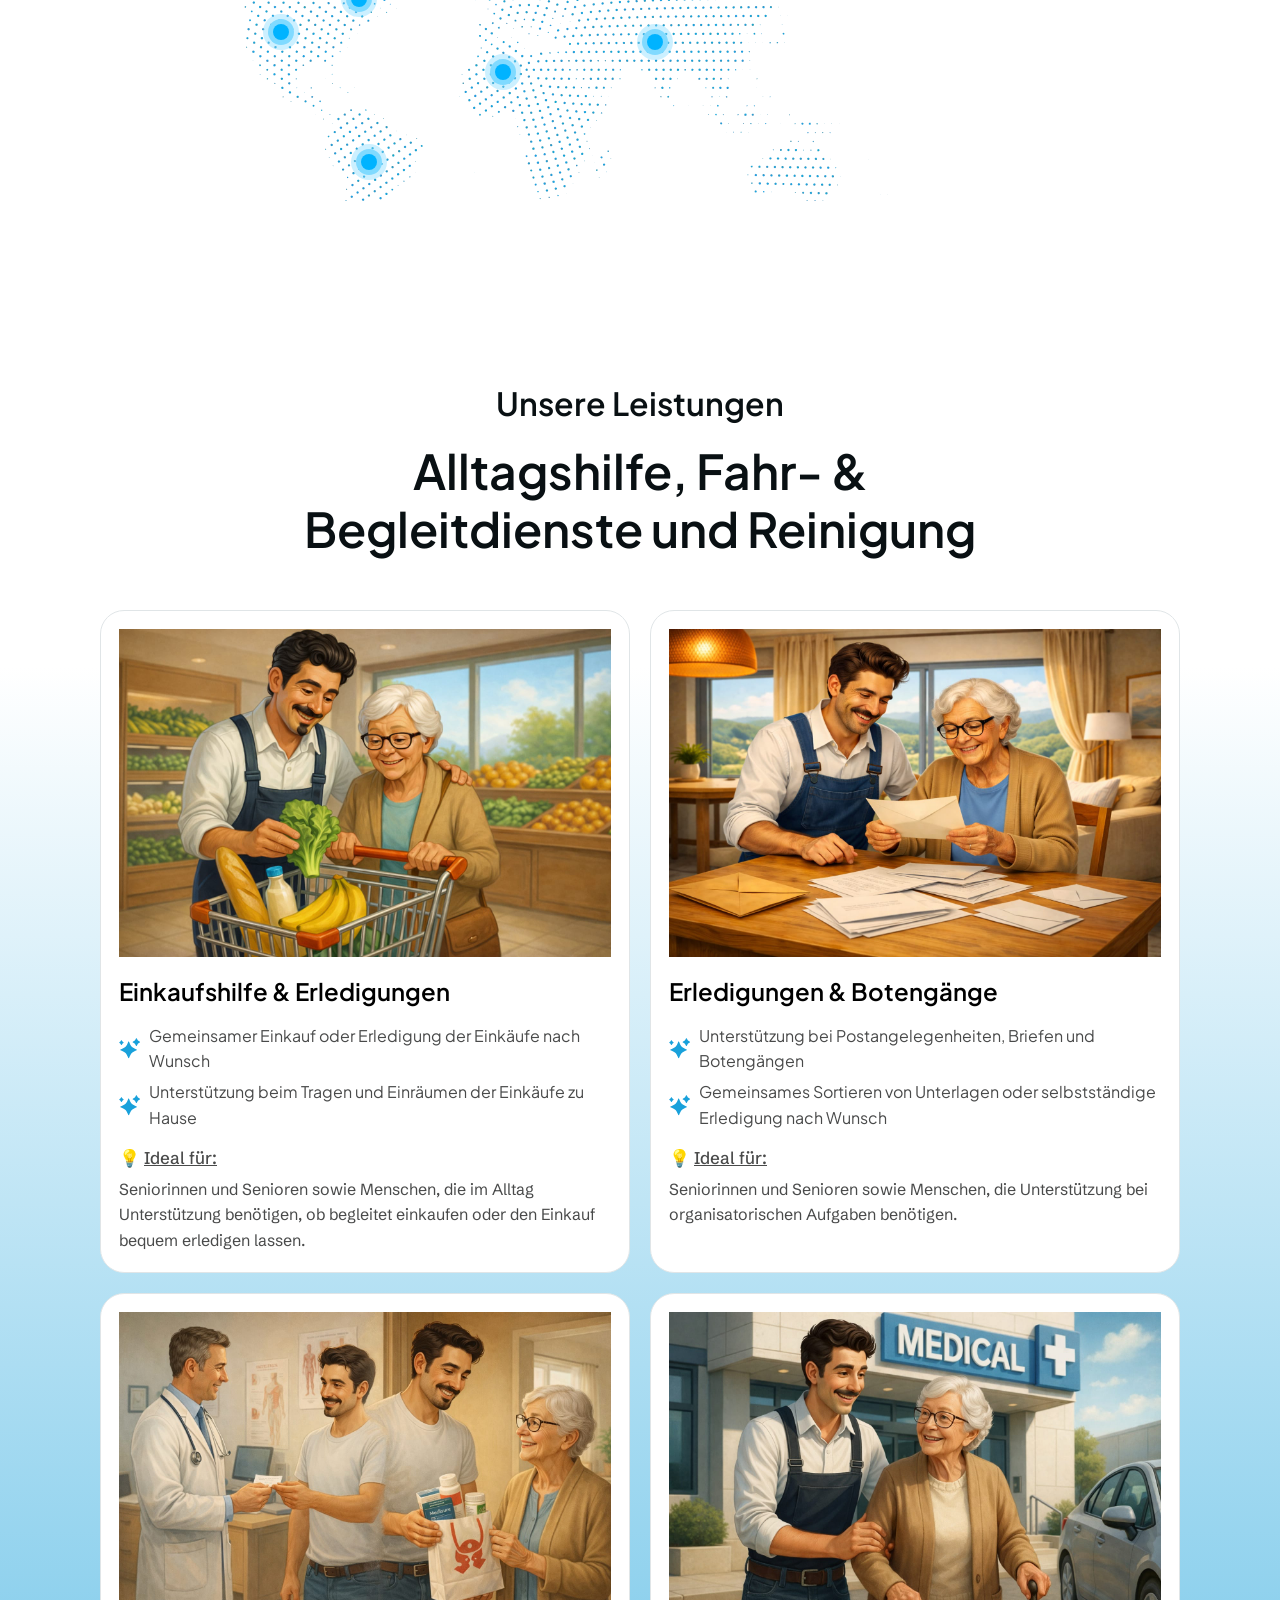
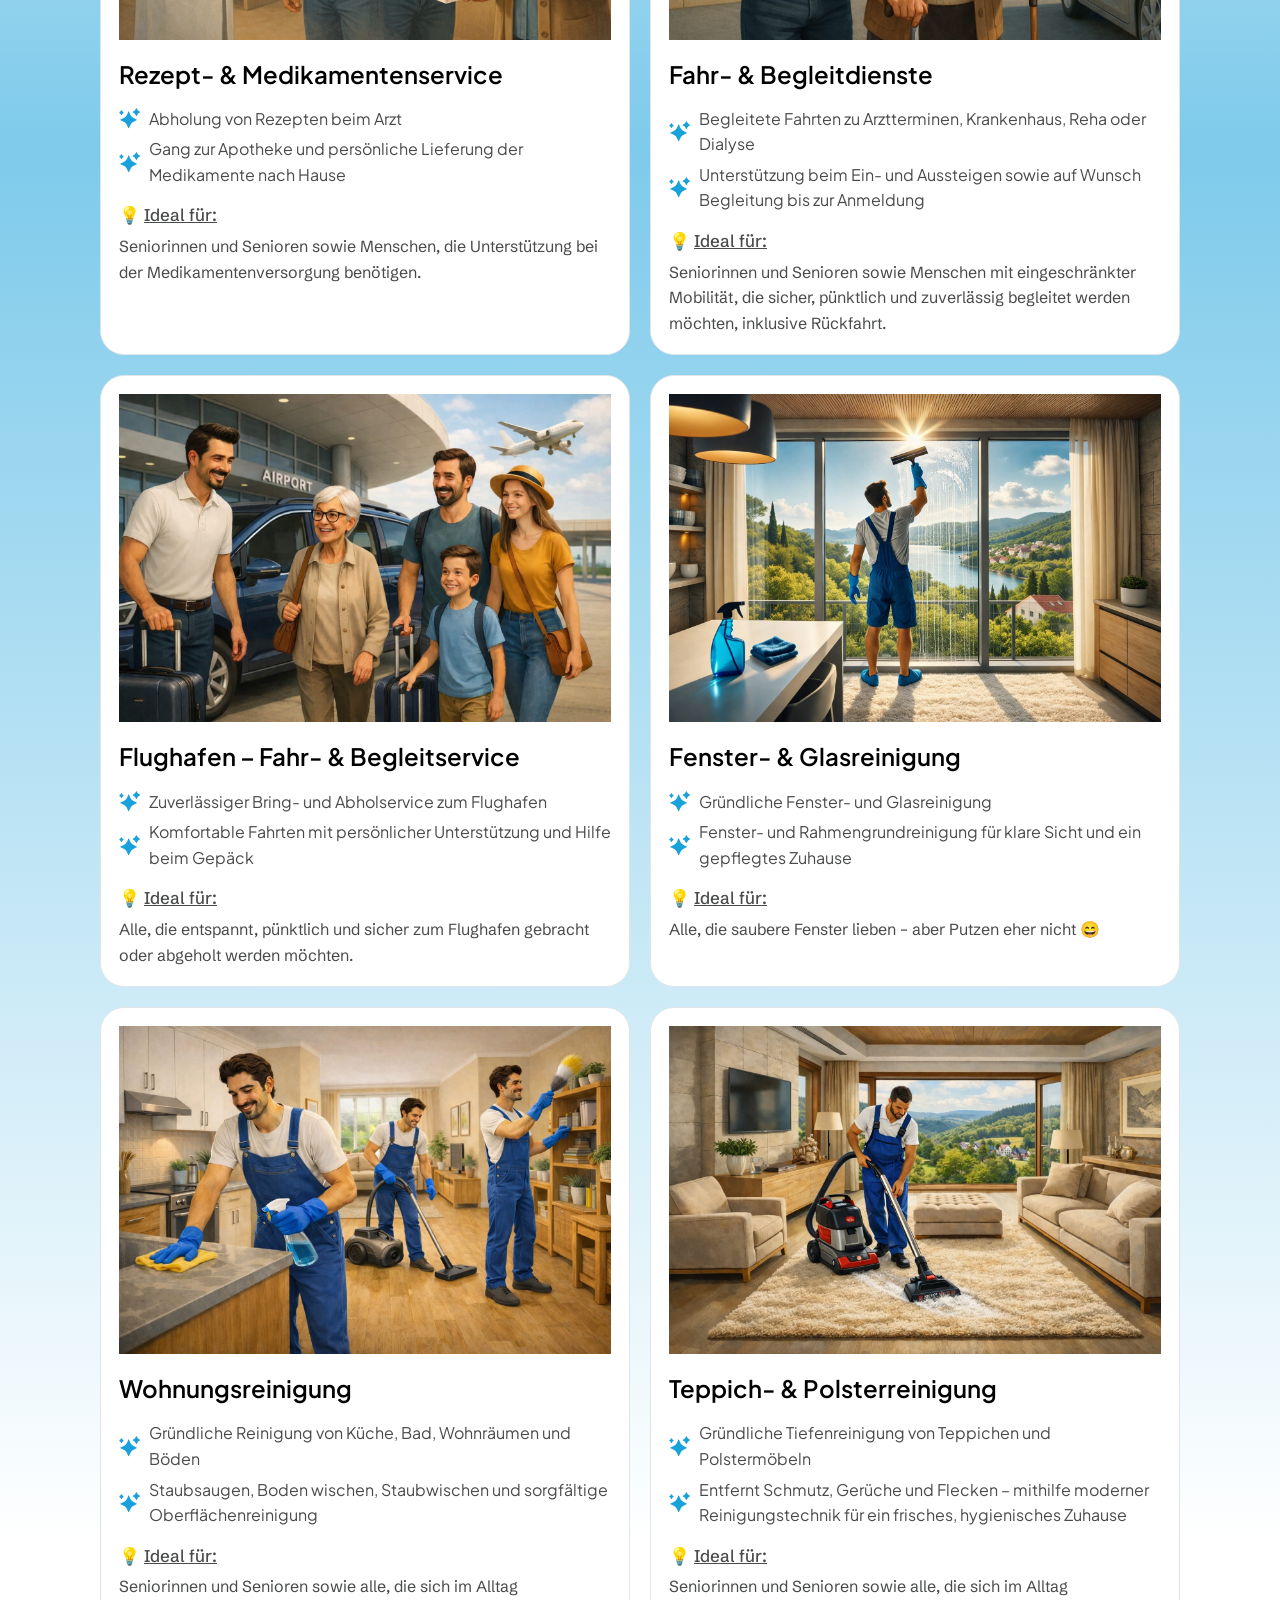
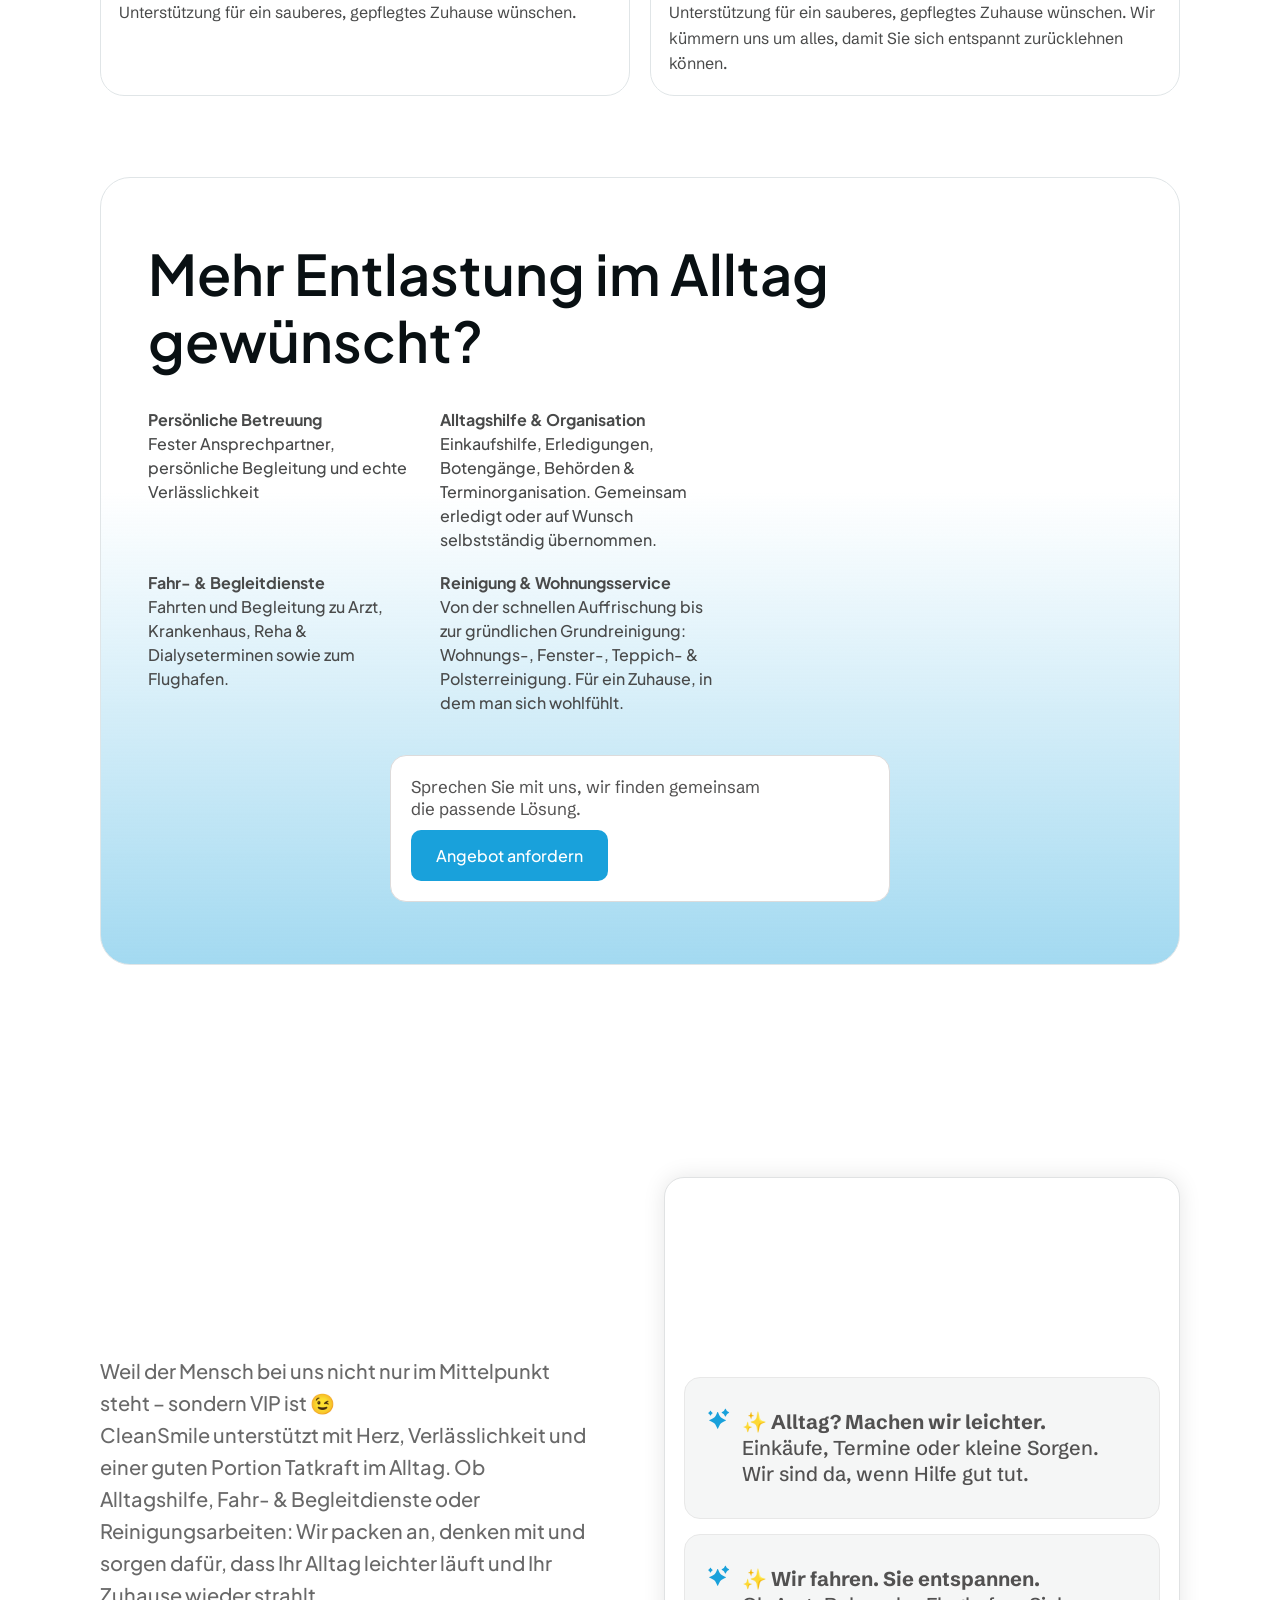
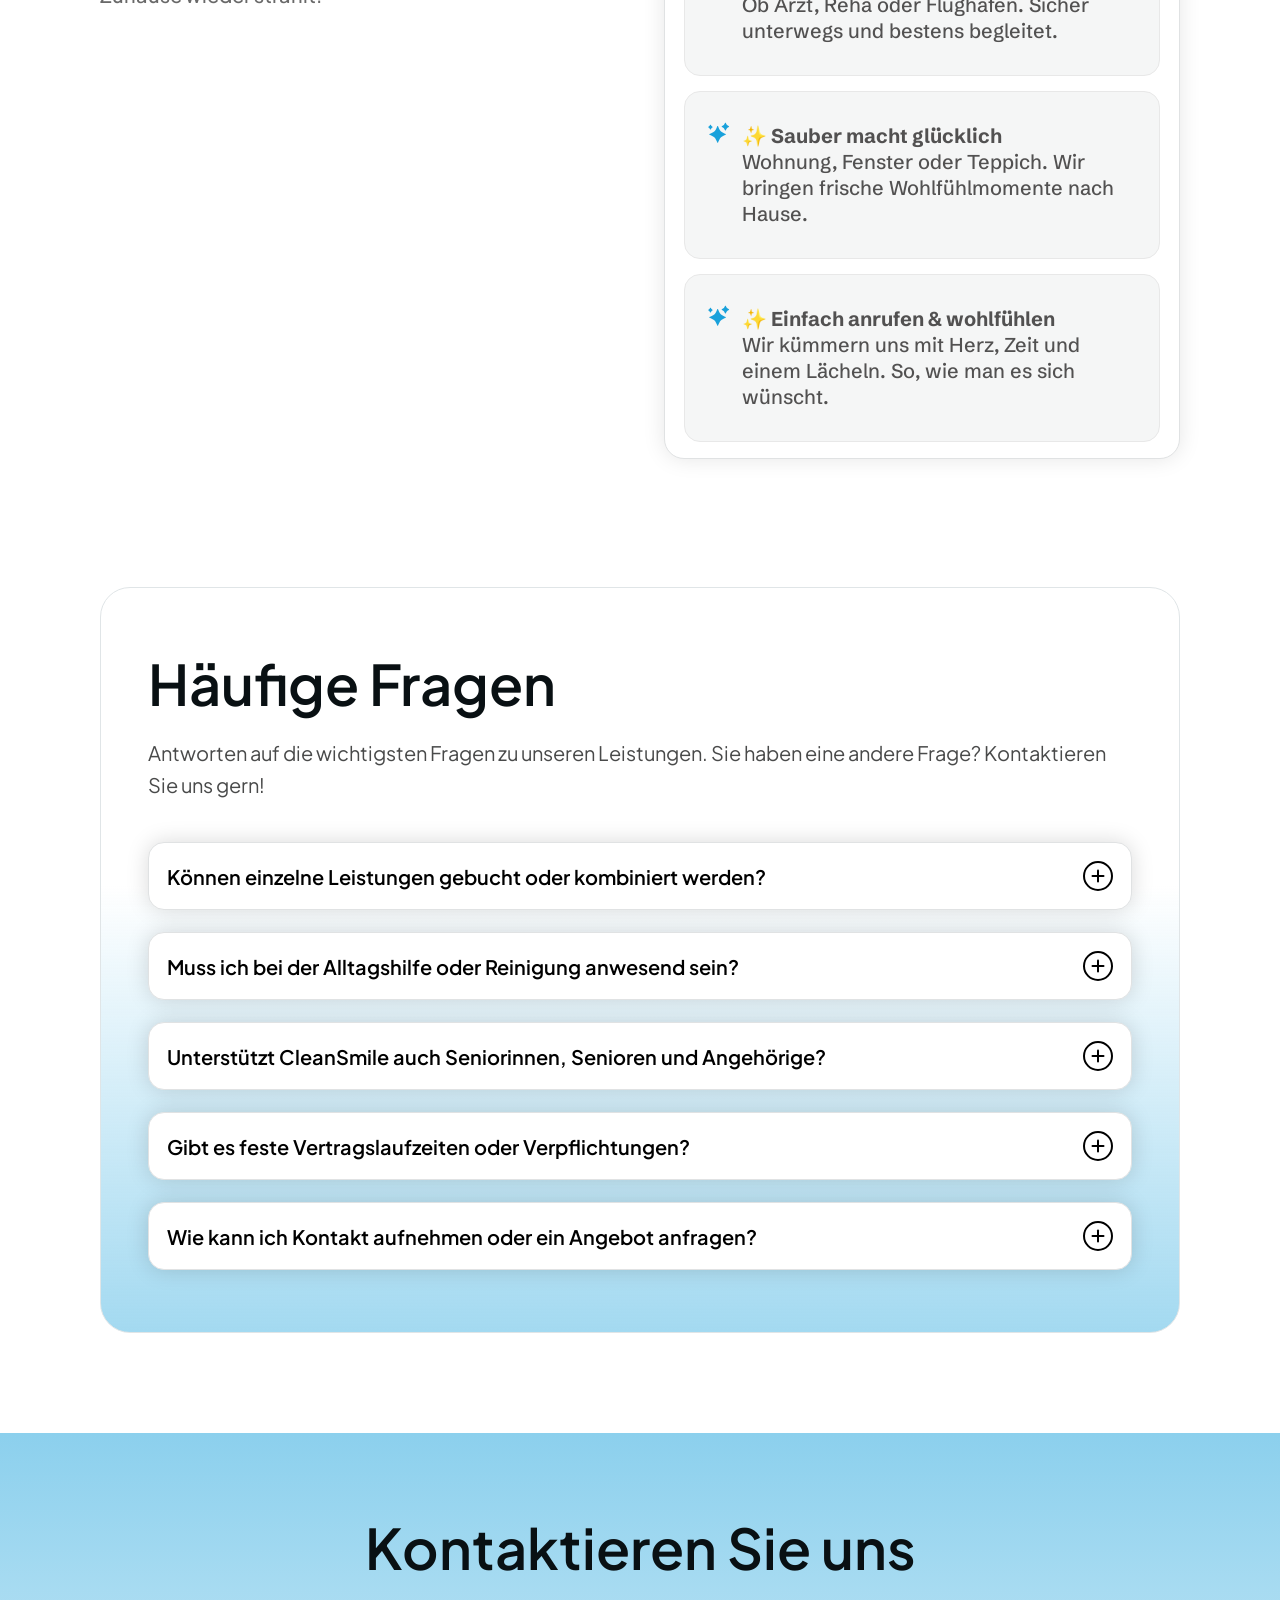
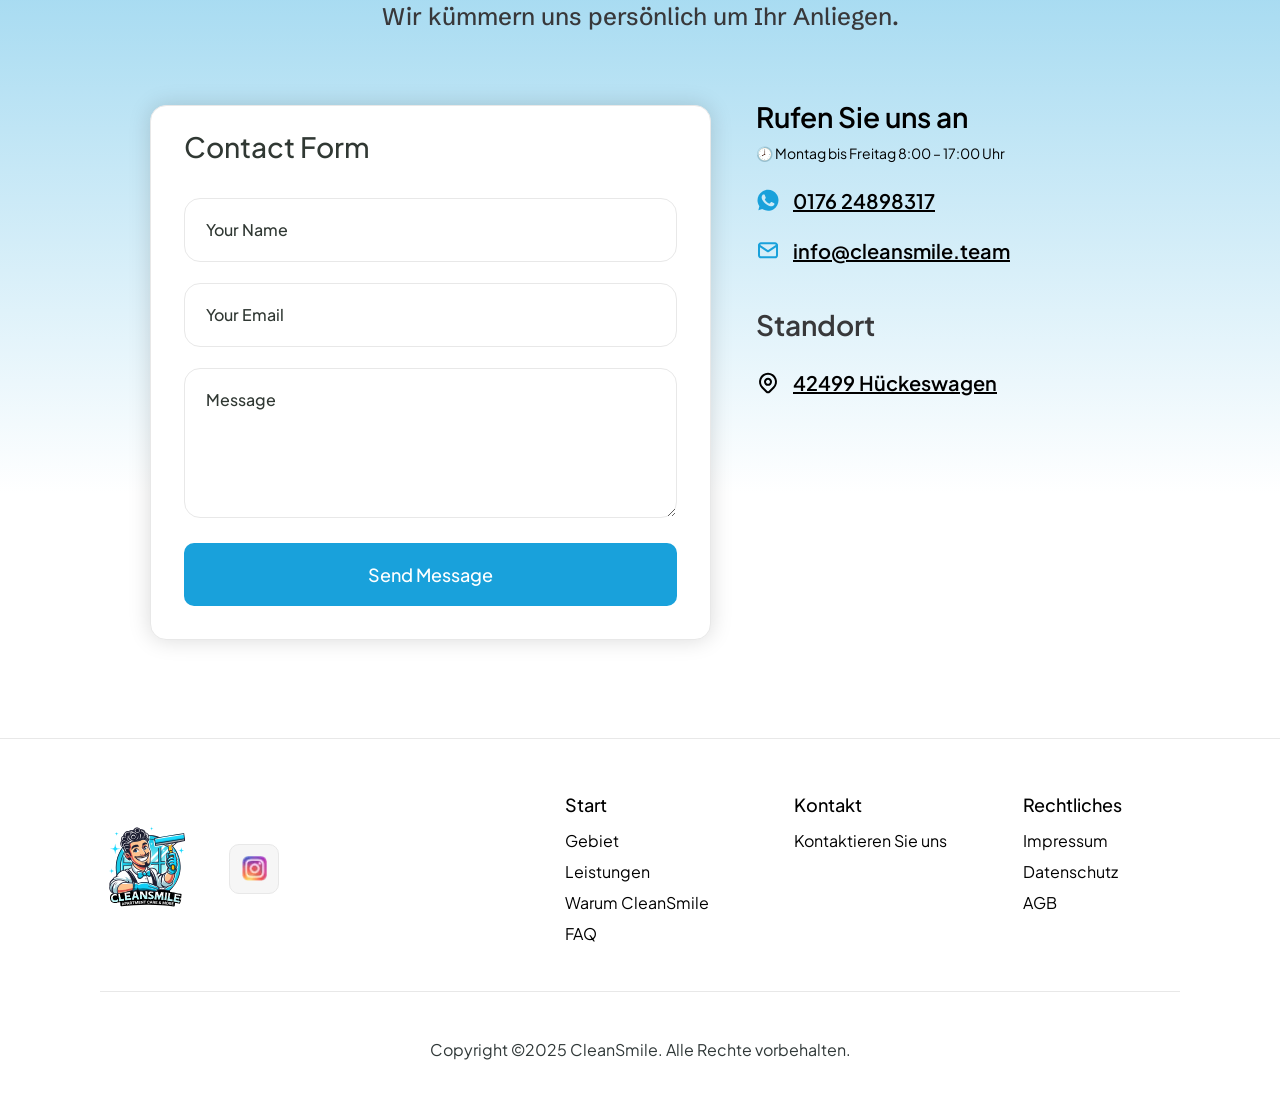
==== commit 27f89c85: "changes" ====
--- a/index.html
+++ b/index.html
@@ -173,9 +173,9 @@
         <div class="boxes">
           <div class="box" data-aos="fade-right" data-aos-delay="100">
             <img loading="lazy" src="img/box1.jpeg" class="main-img" alt="">
-            <div class="icon-place">
+            <!-- <div class="icon-place">
               <img loading="lazy" src="img/box2-svg.svg" alt="">
-            </div>
+            </div> -->
             <h4>Einkaufshilfe & Erledigungen</h4>
             <ul>
               <li>
@@ -193,9 +193,9 @@
 
           <div class="box" data-aos="fade-left" data-aos-delay="100">
             <img loading="lazy" src="img/box2.jpeg" class="main-img" alt="">
-            <div class="icon-place">
+            <!-- <div class="icon-place">
               <img loading="lazy" src="img/box3-svg.svg" alt="">
-            </div>
+            </div> -->
             <h4>Erledigungen & Botengänge</h4>
             <ul>
               <li>
@@ -213,9 +213,9 @@
 
           <div class="box" data-aos="fade-right" data-aos-delay="100">
             <img loading="lazy" src="img/box3.jpeg" class="main-img" alt="">
-            <div class="icon-place">
+            <!-- <div class="icon-place">
               <img loading="lazy" src="img/box4-svg.svg" alt="">
-            </div>
+            </div> -->
             <h4>Rezept- & Medikamentenservice</h4>
             <ul>
               <li>
@@ -233,9 +233,9 @@
 
           <div class="box" data-aos="fade-left" data-aos-delay="100">
             <img loading="lazy" src="img/box4.jpeg" class="main-img" alt="">
-            <div class="icon-place">
+            <!-- <div class="icon-place">
               <img loading="lazy" src="img/svg-box5.svg" class="main-img" alt="">
-            </div>
+            </div> -->
             <h4>Fahr- & Begleitdienste</h4>
             <ul>
               <li>
@@ -253,9 +253,9 @@
 
           <div class="box" data-aos="fade-right" data-aos-delay="100">
             <img loading="lazy" src="img/box5.jpeg" class="main-img" alt="">
-            <div class="icon-place">
+            <!-- <div class="icon-place">
               <img loading="lazy" src="img/svg-box6.svg" class="main-img" alt="">
-            </div>
+            </div> -->
             <h4>Flughafen – Fahr- & Begleitservice</h4>
             <ul>
               <li>
@@ -273,9 +273,9 @@
 
           <div class="box" data-aos="fade-left" data-aos-delay="100">
             <img loading="lazy" src="img/box6.jpeg" class="main-img" alt="">
-            <div class="icon-place">
+            <!-- <div class="icon-place">
               <img loading="lazy" src="img/box4-svg.svg" alt="">
-            </div>
+            </div> -->
             <h4>Fenster- & Glasreinigung</h4>
             <ul>
               <li>
@@ -293,9 +293,9 @@
 
           <div class="box" data-aos="fade-right" data-aos-delay="100">
             <img loading="lazy" src="img/box7.jpeg" class="main-img" alt="">
-            <div class="icon-place">
+            <!-- <div class="icon-place">
               <img loading="lazy" src="img/svg-box5.svg" alt="">
-            </div>
+            </div> -->
             <h4>Wohnungsreinigung</h4>
             <ul>
               <li>
@@ -313,9 +313,9 @@
 
           <div class="box" data-aos="fade-left" data-aos-delay="100">
             <img loading="lazy" src="img/box8.jpeg" class="main-img" alt="">
-            <div class="icon-place">
+            <!-- <div class="icon-place">
               <img loading="lazy" src="img/box3-svg.svg" alt="">
-            </div>
+            </div> -->
             <h4>Teppich- & Polsterreinigung</h4>
             <ul>
               <li>
@@ -338,38 +338,41 @@
       <div class="wrapper">
         <div class="box">
           <h2 data-aos="fade-right" data-aos-delay="100">Mehr Entlastung im Alltag gewünscht?</h2>
-          <p data-aos="fade-right" data-aos-delay="150">Sprechen Sie mit uns, wir finden gemeinsam die passende Lösung.</p>
+          <!-- <p data-aos="fade-right" data-aos-delay="150">Sprechen Sie mit uns, wir finden gemeinsam die passende Lösung.</p> -->
           <ul>
             <li data-aos="fade-right" data-aos-delay="100">
-              <div class="icon-place">
+              <!-- <div class="icon-place">
                 <img loading="lazy" src="img/ap1.svg" alt="">
-              </div>
-              Regelmäßige Reinigung und Wartung (vor, während oder nach dem Aufenthalt).
+              </div> -->
+              <span><b>Persönliche Betreuung</b> <br> Fester Ansprechpartner, persönliche Begleitung und echte Verlässlichkeit </p>
             </li>
             <li data-aos="fade-right" data-aos-delay="100">
-              <div class="icon-place">
+              <!-- <div class="icon-place">
                 <img loading="lazy" src="img/ap2.svg" alt="">
-              </div>
-              Bettwäsche- und Handtuchwechsel für Gäste.
+              </div> -->
+              <span><b>Alltagshilfe & Organisation</b> <br>
+                Einkaufshilfe, Erledigungen, Botengänge, Behörden & Terminorganisation. Gemeinsam erledigt oder auf Wunsch selbstständig übernommen.</span>
             </li>
             <li data-aos="fade-right" data-aos-delay="100">
-              <div class="icon-place">
+              <!-- <div class="icon-place">
                 <img loading="lazy" src="img/ap3.svg" alt="">
-              </div>
-              Pflege von Außenbereichen (z. B. Terrassen, Balkone, Eingänge).
+              </div> -->
+              <span><b>Fahr- & Begleitdienste</b> <br>
+              Fahrten und Begleitung zu Arzt, Krankenhaus, Reha & Dialyseterminen sowie zum Flughafen.</span>
             </li>
             <li data-aos="fade-right" data-aos-delay="100">
-              <div class="icon-place">
+              <!-- <div class="icon-place">
                 <img loading="lazy" src="img/ap5.svg" alt="">
-              </div>
-              Herzlicher Empfang bei Anreise und Verabschiedung bei Abreise.
+              </div> -->
+              <span><b>Reinigung & Wohnungsservice</b> <br>
+              Von der schnellen Auffrischung bis zur gründlichen Grundreinigung: Wohnungs-, Fenster-, Teppich- & Polsterreinigung. Für ein Zuhause, in dem man sich wohlfühlt.</span>
             </li>
           </ul>
           <img data-aos="fade-left" data-aos-delay="100"
             src="img/box9.jpeg"
             class="ap-care" alt="">
           <div class="box-white" data-aos="fade-up" data-aos-delay="100">
-            <p>Möchten Sie, dass sich Ihre Gäste wie zu Hause fühlen? Überlassen Sie die Sauberkeit uns!</p>
+            <p>Sprechen Sie mit uns, wir finden gemeinsam die passende Lösung.</p>
             <a href="#contact" class="btn-pr scroll2" name="contact">Angebot anfordern</a>
           </div>
         </div>
@@ -586,6 +589,7 @@
             </ul>
             <ul>
               <li class="tit">Rechtliches</li>
+              <li><a href="impressum.html">Impressum</a></li>
               <li><a href="datenschutz.html">Datenschutz</a></li>
               <li><a href="agb.html">AGB</a></li>
             </ul>
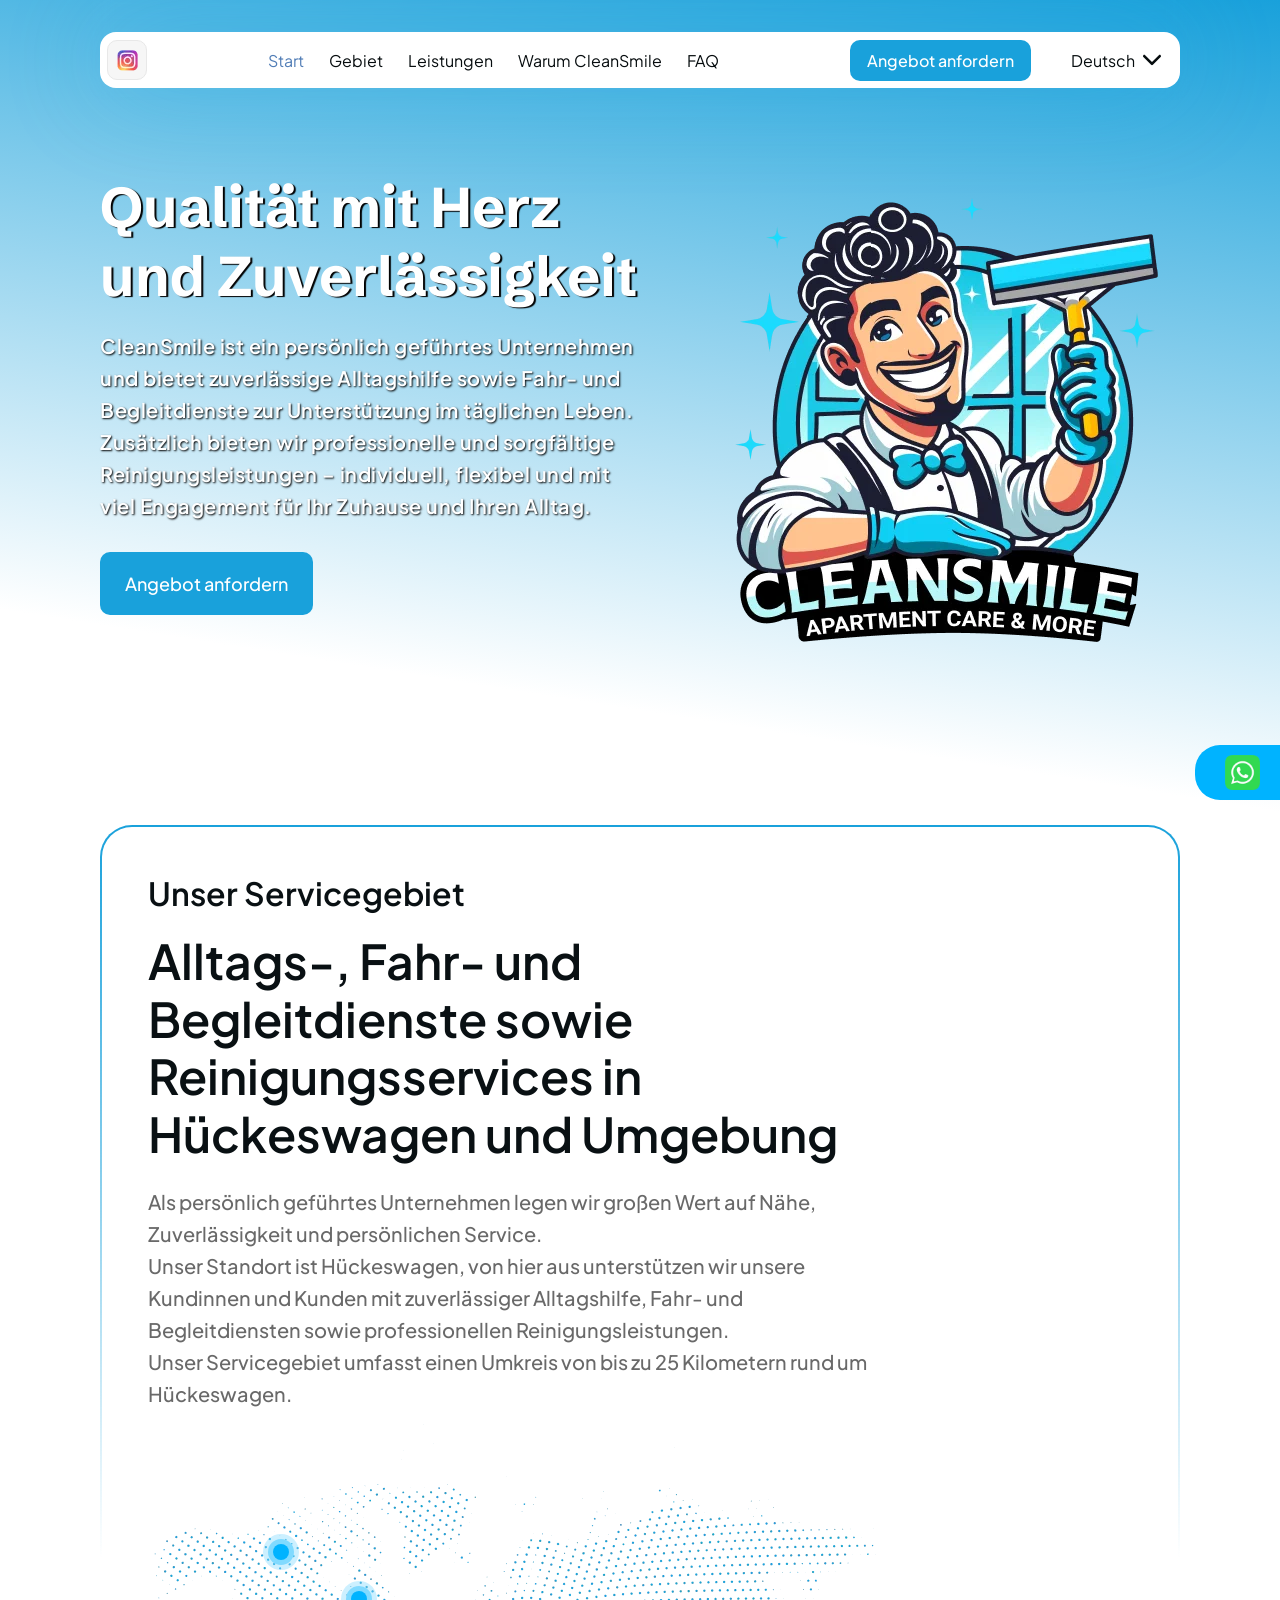
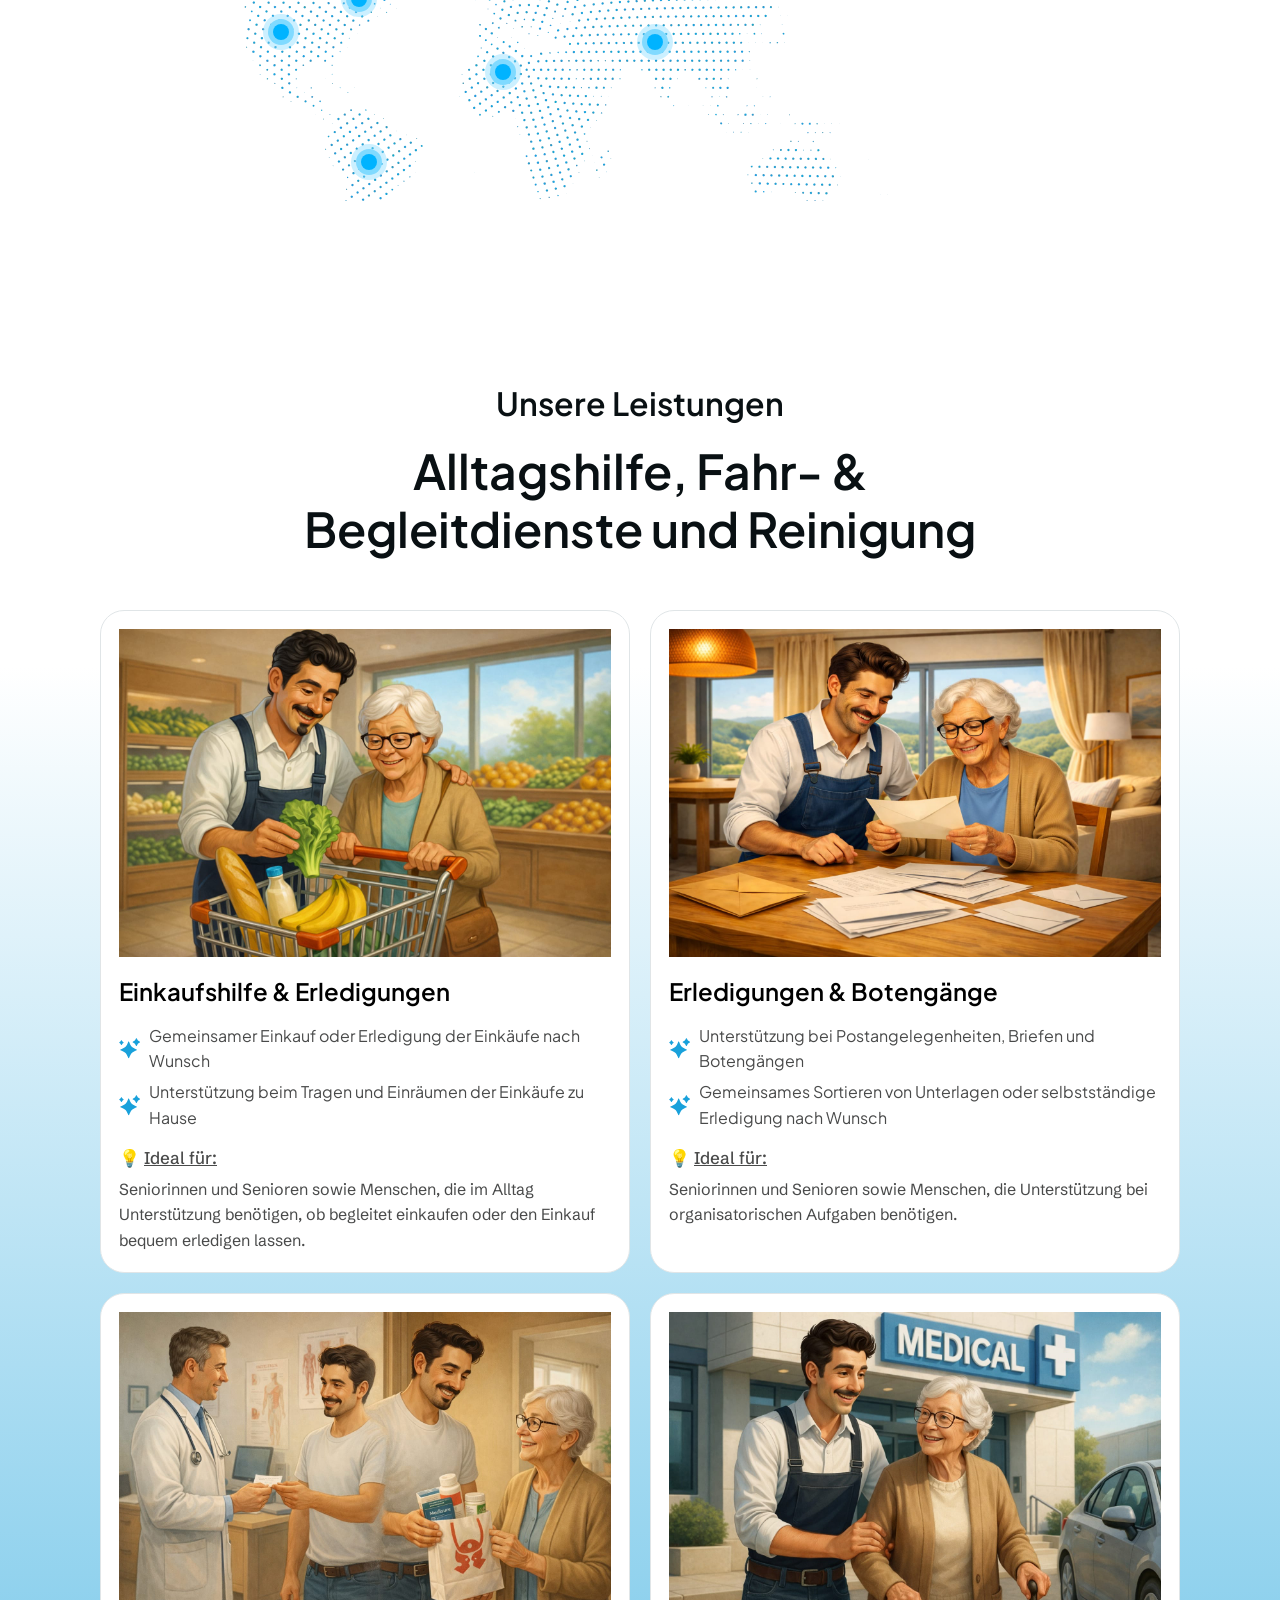
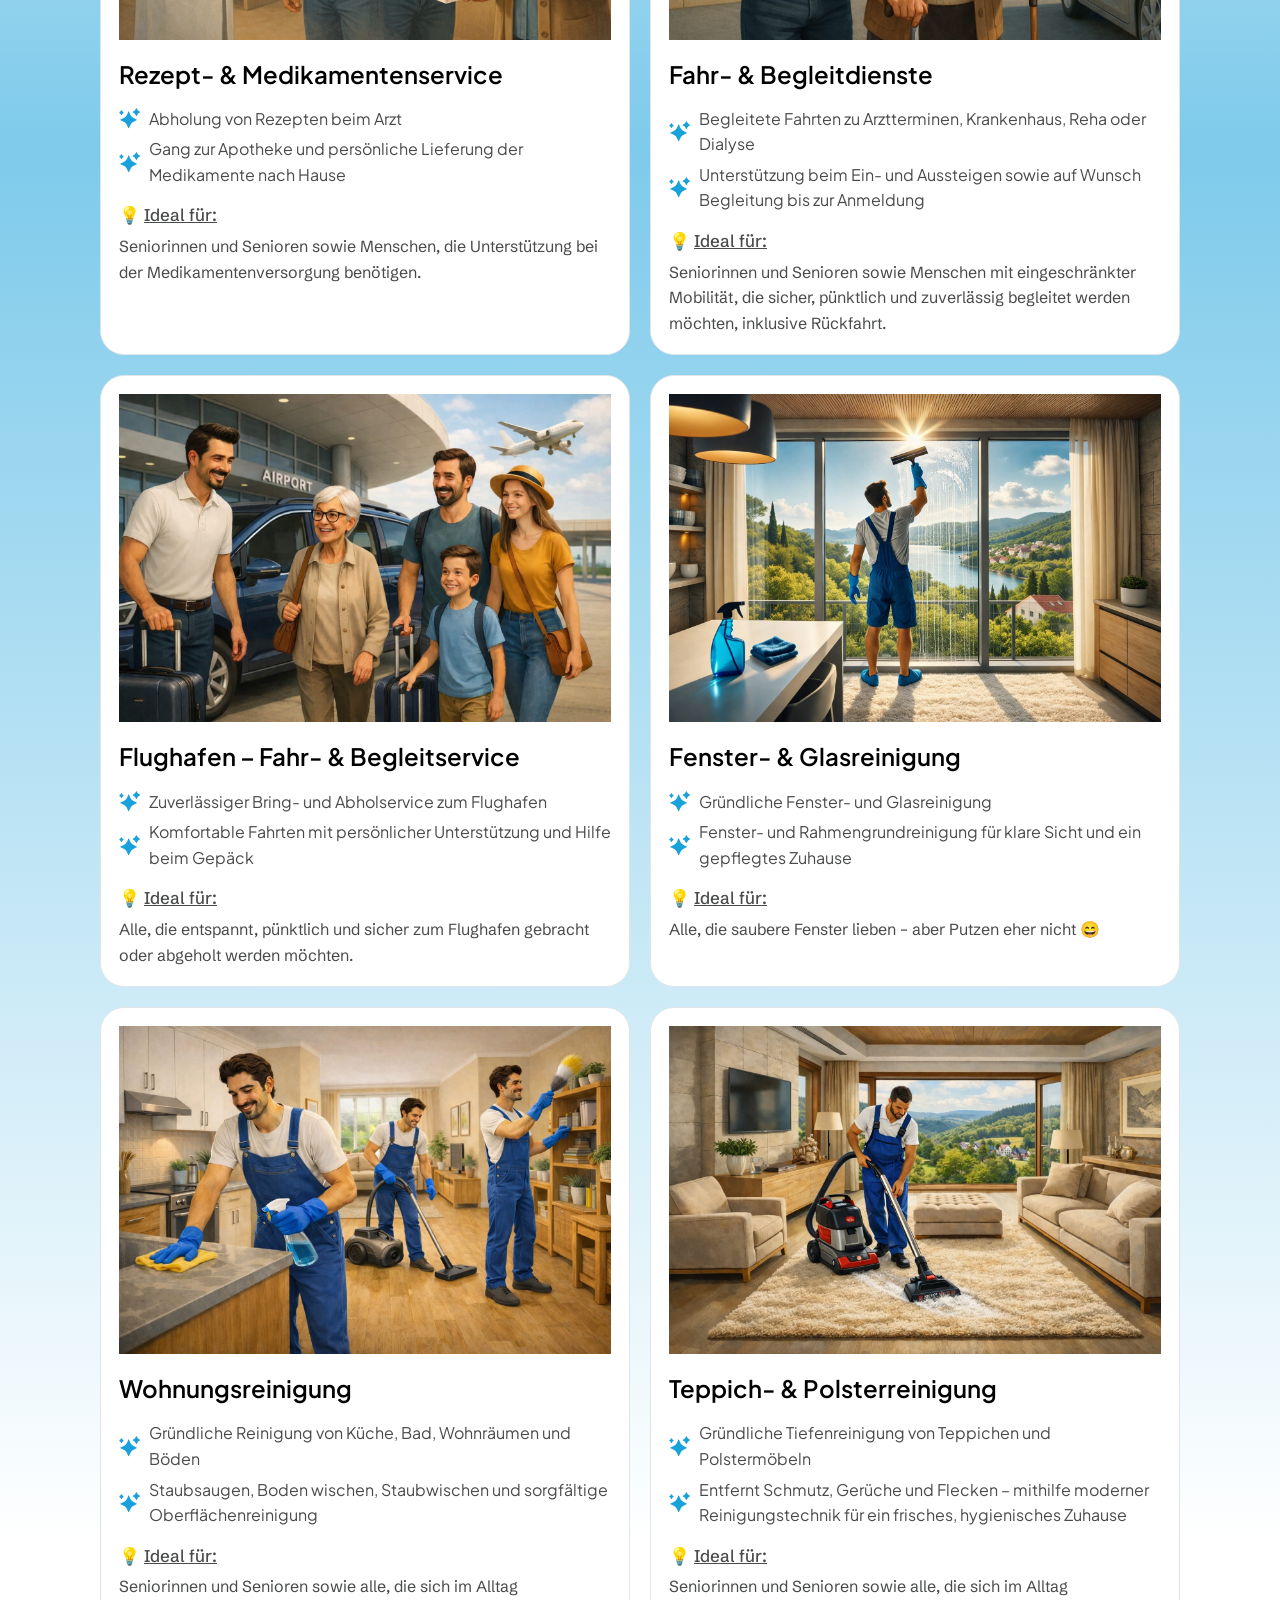
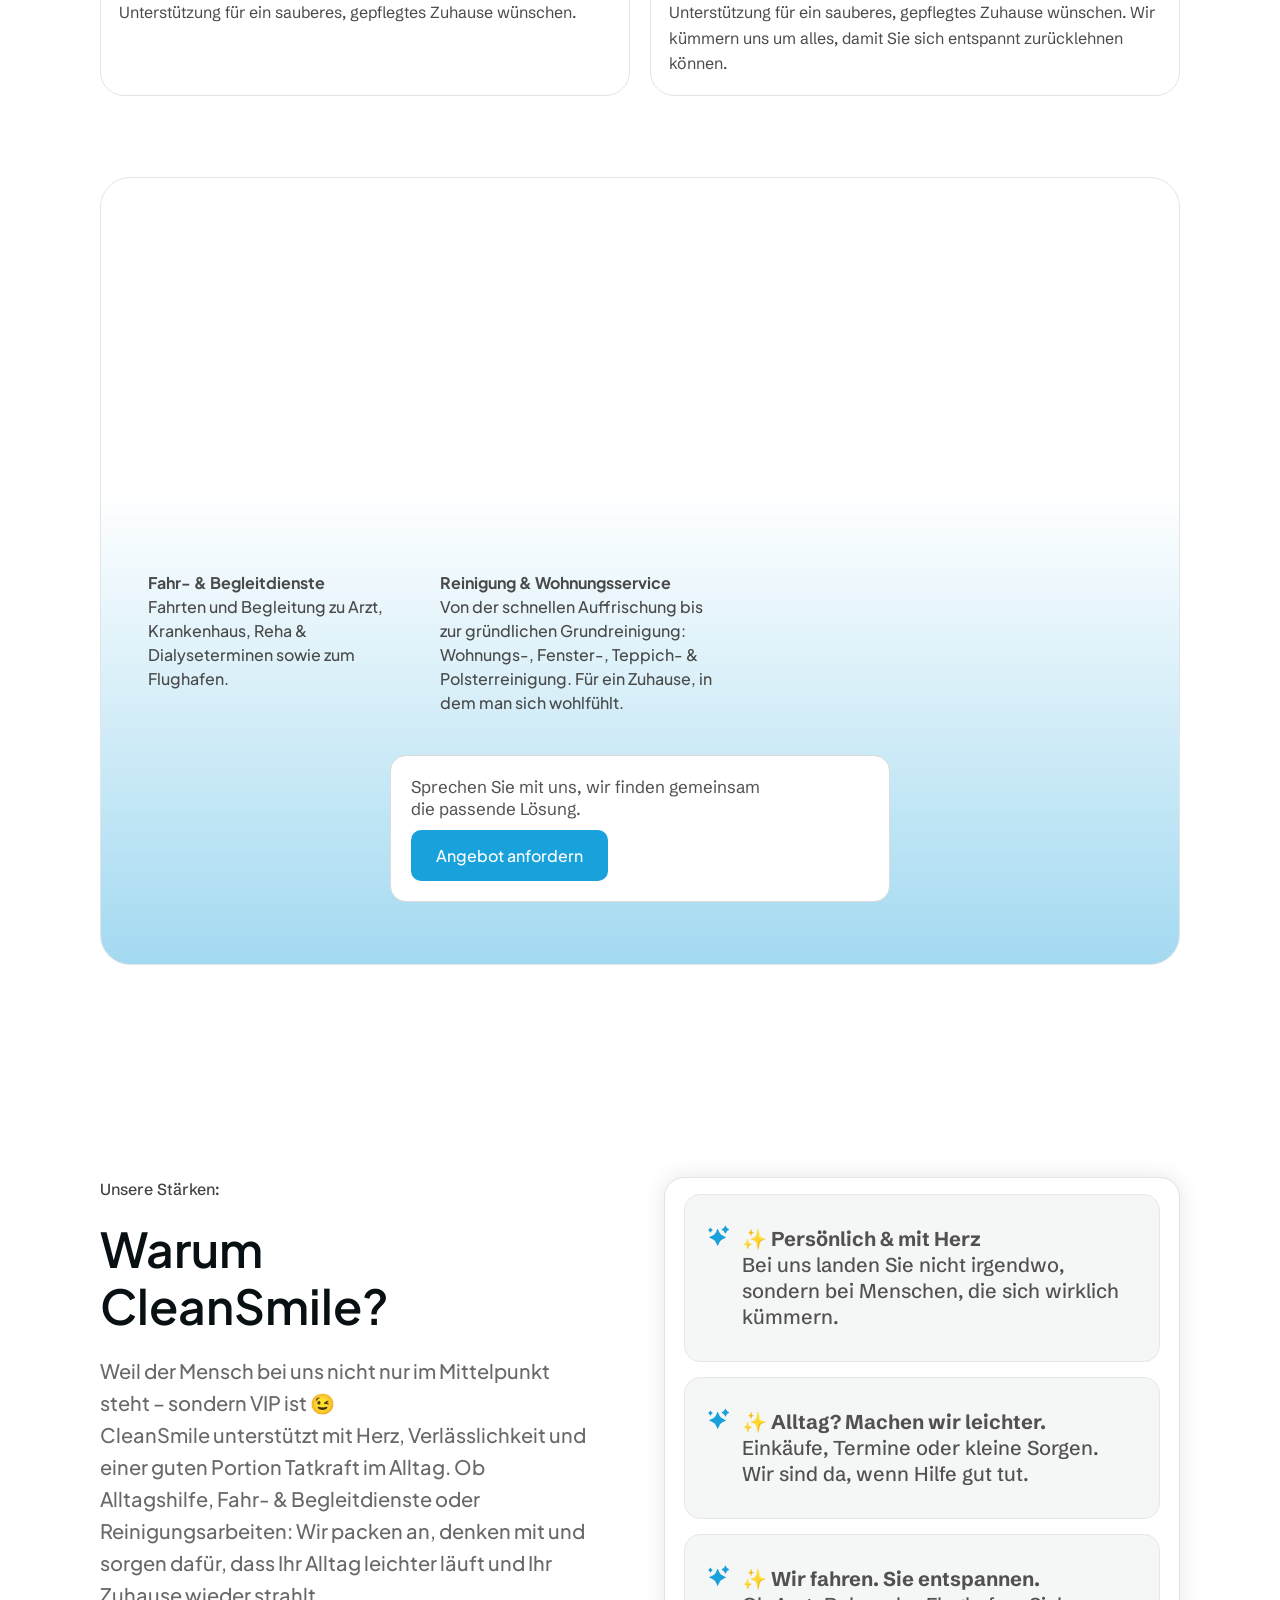
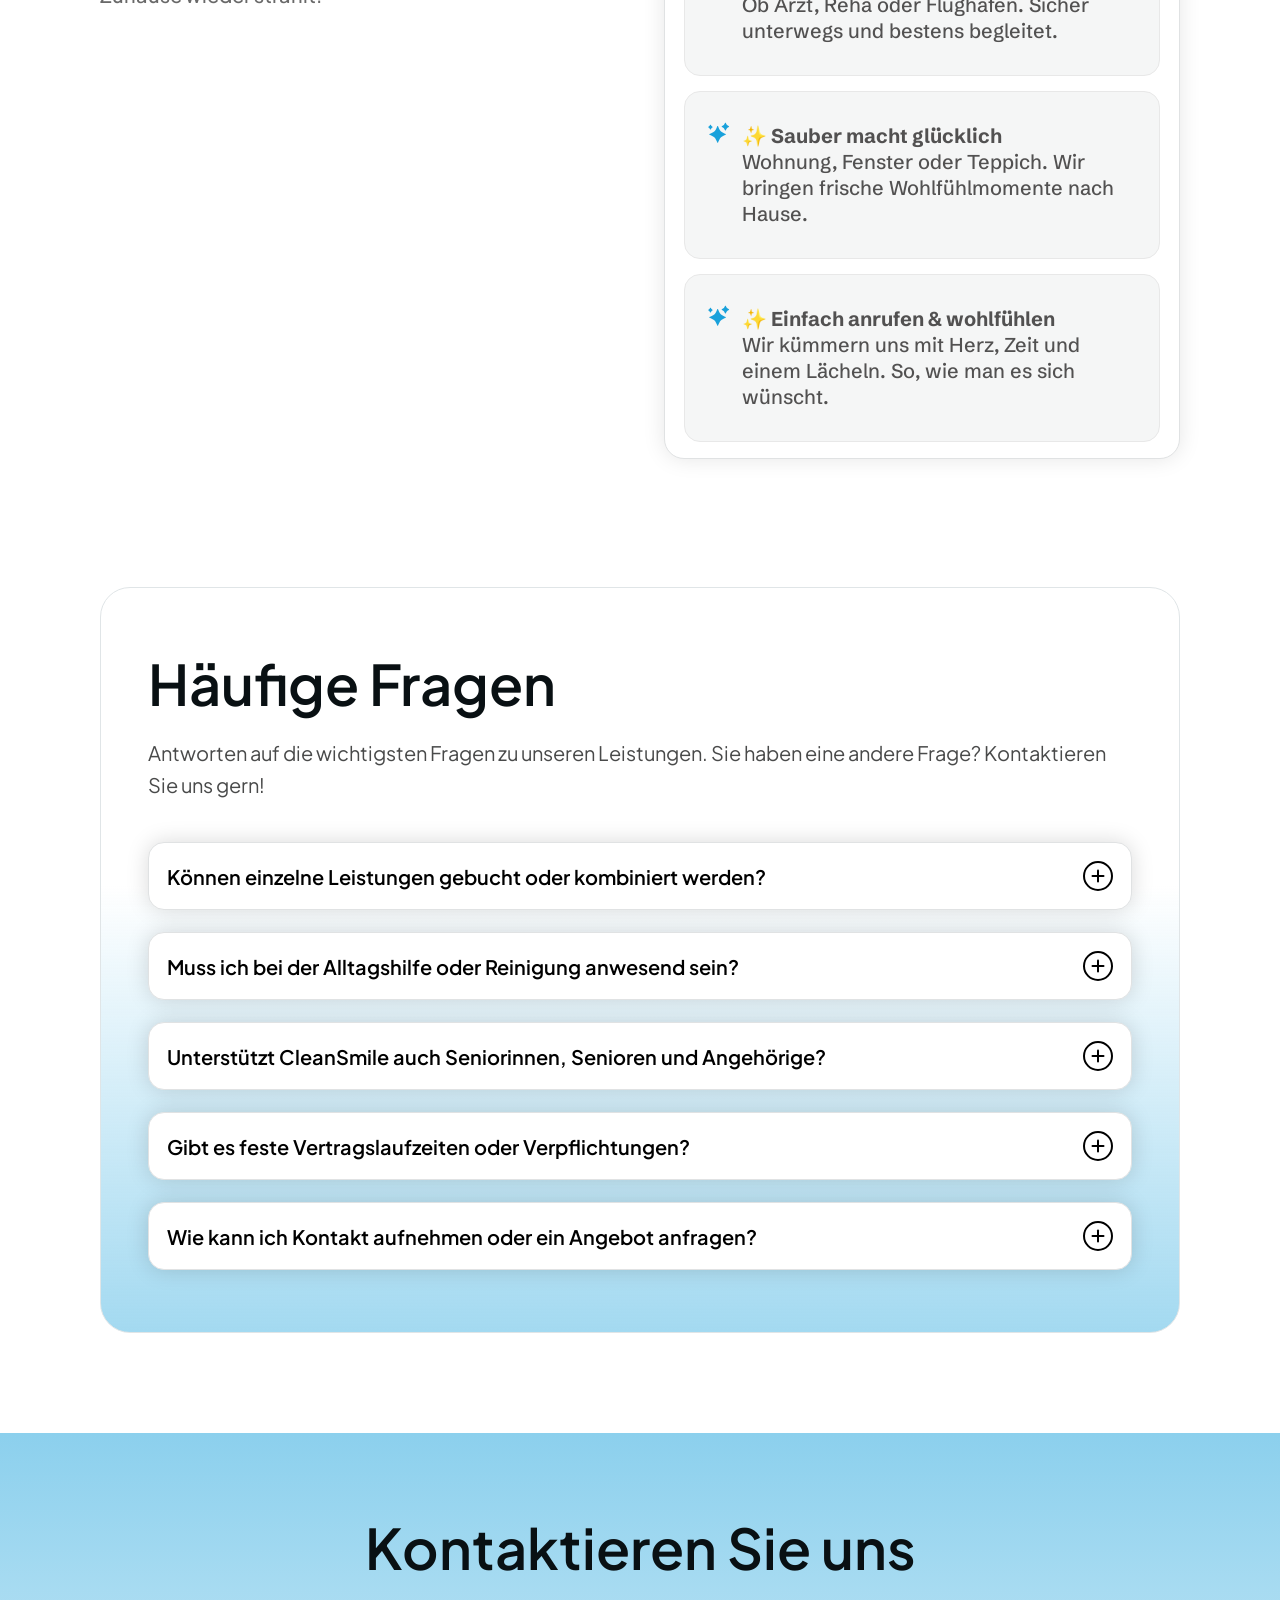
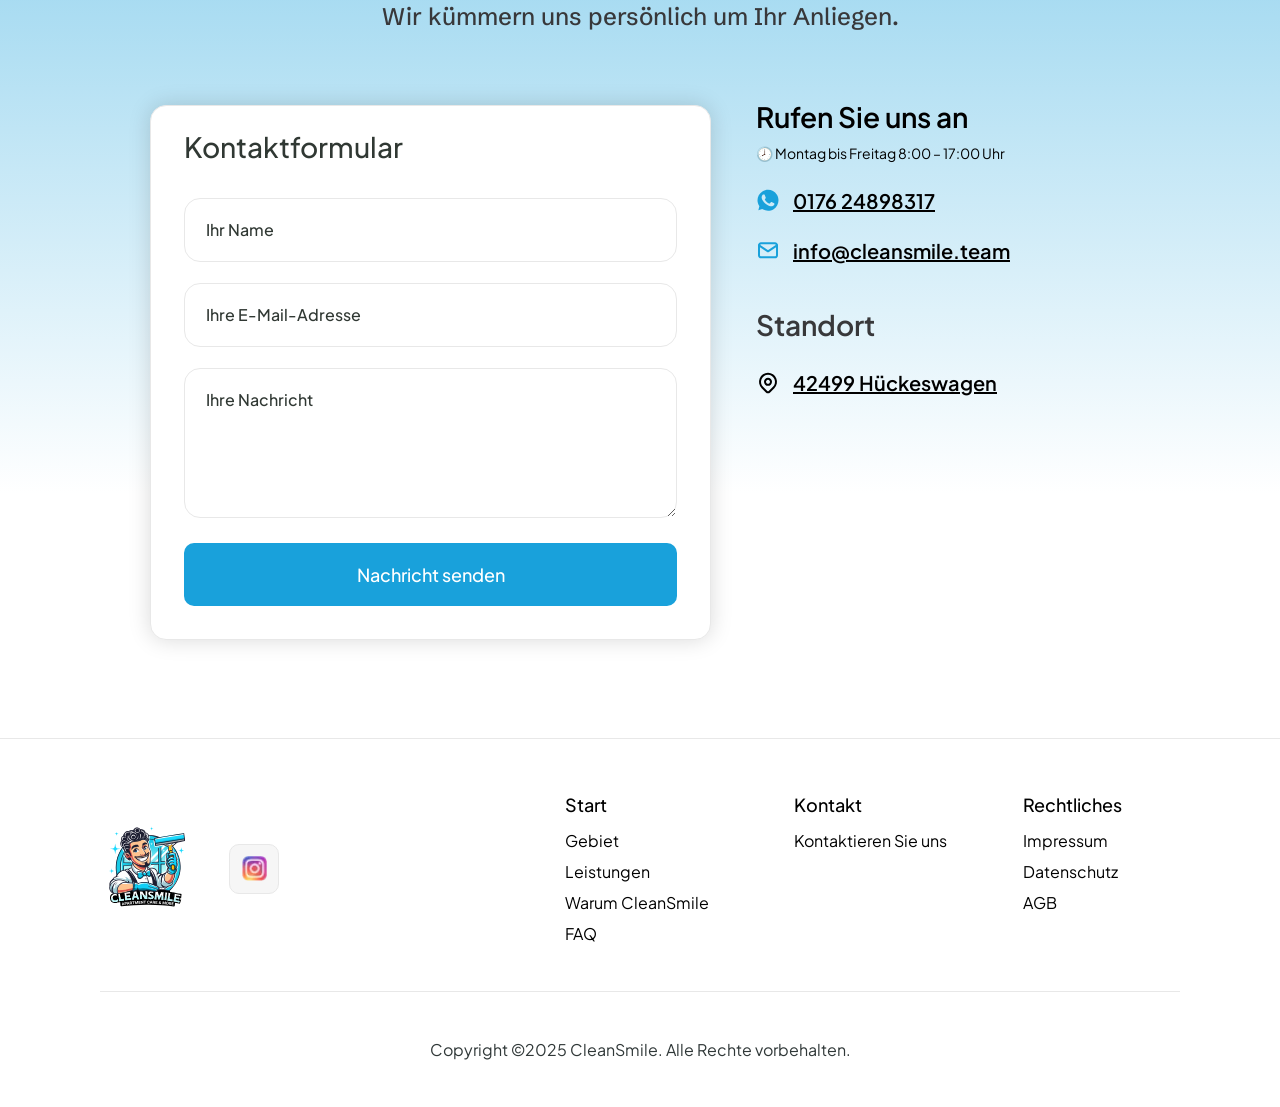
==== commit e3e55b02: "new t" ====
--- a/index.html
+++ b/index.html
@@ -25,12 +25,10 @@
       rel="stylesheet">
 
     <script type="text/javascript">
+      // Držimo istu inicijalizaciju kao na index-hr,
+      // a naš JS dropdown ručno bira jezik preko .goog-te-combo
       function googleTranslateElementInit() {
-        new google.translate.TranslateElement({
-          pageLanguage: 'de',
-          includedLanguages: 'de,en,hr,ru,fr,sq,it,bg',
-          layout: google.translate.TranslateElement.InlineLayout.SIMPLE
-        }, 'google_translate_element');
+        new google.translate.TranslateElement({}, 'google_translate_element');
       }
     </script>
     <script src="https://translate.google.com/translate_a/element.js?cb=googleTranslateElementInit"></script>
@@ -71,9 +69,7 @@
               <span class="only-mobile">Angebot anfordern</span>
             </a>
 
-            <!-- <div class="left-line"></div> -->
-
-            <div class="language-switcher" style="display: none;">
+            <div class="language-switcher">
               <a href="#" class="choosen">
                 <img src="https://flagcdn.com/w40/de.webp"
                   alt="Deutsch"
@@ -83,13 +79,11 @@
               </a>
               <ul class="language-dropdown notranslate">
                 <li data-lang="de"><img loading="lazy" src="https://flagcdn.com/w40/de.webp" alt="Deutsch"> <span class="notranslate">Deutsch</span></li>
-                <li data-lang="hr"><img loading="lazy" src="https://flagcdn.com/w40/hr.webp" alt="Hrvatski"> <span class="notranslate">Hrvatski</span></li>
                 <li data-lang="en"><img loading="lazy" src="https://flagcdn.com/w40/gb.webp" alt="English"> <span class="notranslate">English</span></li>
-                <li data-lang="ru"><img loading="lazy" src="https://flagcdn.com/w40/ru.webp" alt="Russian"> <span class="notranslate">Russian</span></li>
-                <li data-lang="fr"><img loading="lazy" src="https://flagcdn.com/w40/fr.webp" alt="French"> <span class="notranslate">French</span></li>
-                <li data-lang="sq"><img loading="lazy" src="https://flagcdn.com/w40/al.webp" alt="Albanian"> <span class="notranslate">Albanian</span></li>
-                <li data-lang="it"><img loading="lazy" src="https://flagcdn.com/w40/it.webp" alt="Italian"> <span class="notranslate">Italian</span></li>
-                <li data-lang="bg"><img loading="lazy" src="https://flagcdn.com/w40/bg.webp" alt="Bulgarian"> <span class="notranslate">Bulgarian</span></li>
+                <li data-lang="sr"><img loading="lazy" src="https://flagcdn.com/w40/rs.webp" alt="Srpski"> <span class="notranslate">Srpski</span></li>
+                <li data-lang="ru"><img loading="lazy" src="https://flagcdn.com/w40/ru.webp" alt="Русский"> <span class="notranslate">Русский</span></li>
+                <li data-lang="pl"><img loading="lazy" src="https://flagcdn.com/w40/pl.webp" alt="Polski"> <span class="notranslate">Polski</span></li>
+                <li data-lang="tr"><img loading="lazy" src="https://flagcdn.com/w40/tr.webp" alt="Türkçe"> <span class="notranslate">Türkçe</span></li>
               </ul>
               <div id="google_translate_element" style="display: none;"></div>
             </div>
@@ -501,12 +495,12 @@
         <p data-aos="fade-up" data-aos-delay="150">Wir kümmern uns persönlich um Ihr Anliegen.</p>
         <div class="cont">
           <form id="contactForm" data-aos="fade-right" data-aos-delay="100">
-            <h3>Contact Form</h3>
-            <input type="text" name="name" placeholder="Your Name" required>
-            <input type="email" name="email" placeholder="Your Email" required>
-            <textarea name="message" placeholder="Message" required></textarea>
+            <h3>Kontaktformular</h3>
+            <input type="text" name="name" placeholder="Ihr Name" required>
+            <input type="email" name="email" placeholder="Ihre E-Mail-Adresse" required>
+            <textarea name="message" placeholder="Ihre Nachricht" required></textarea>
             <button type="submit" id="submitBtn"
-              style="transition: background 0.3s;">Send Message</button>
+              style="transition: background 0.3s;">Nachricht senden</button>
             <p id="formStatus"
               style="display: none; margin-top: 10px; font-weight: bold;"></p>
           </form>
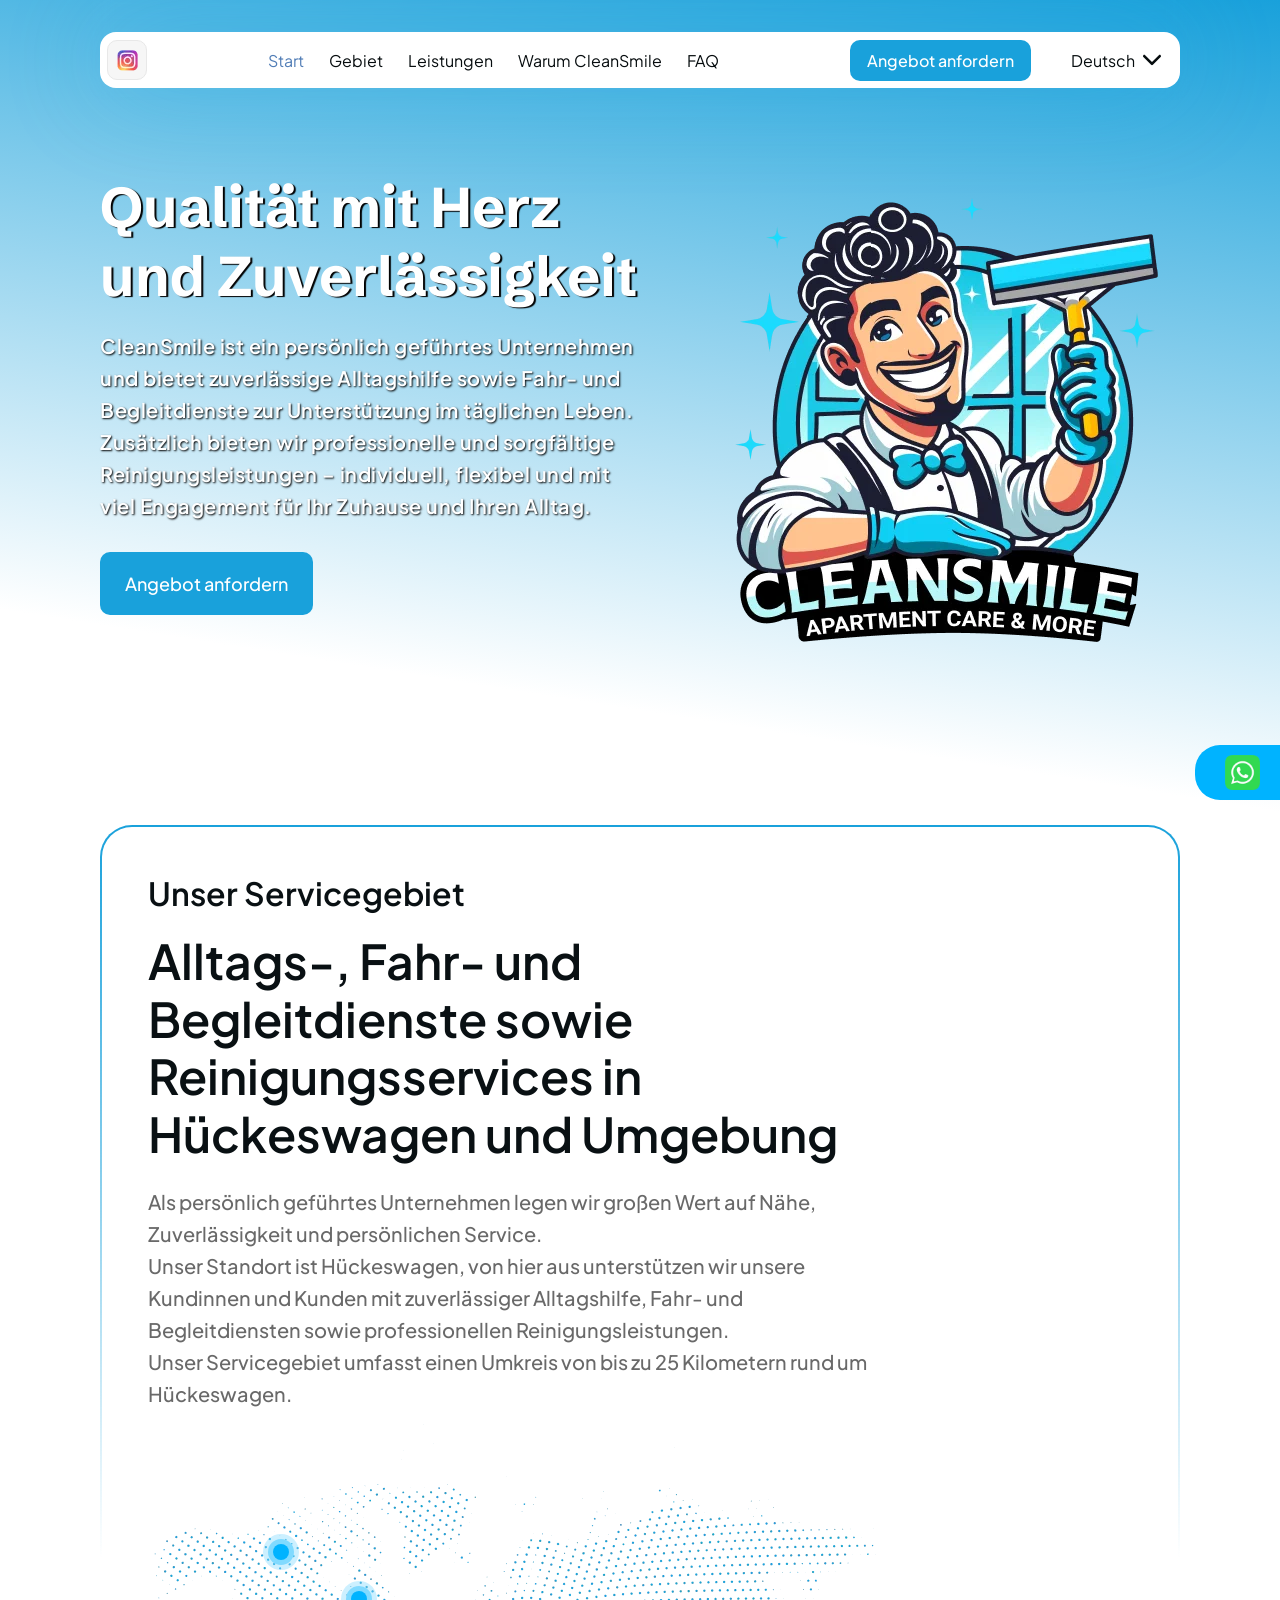
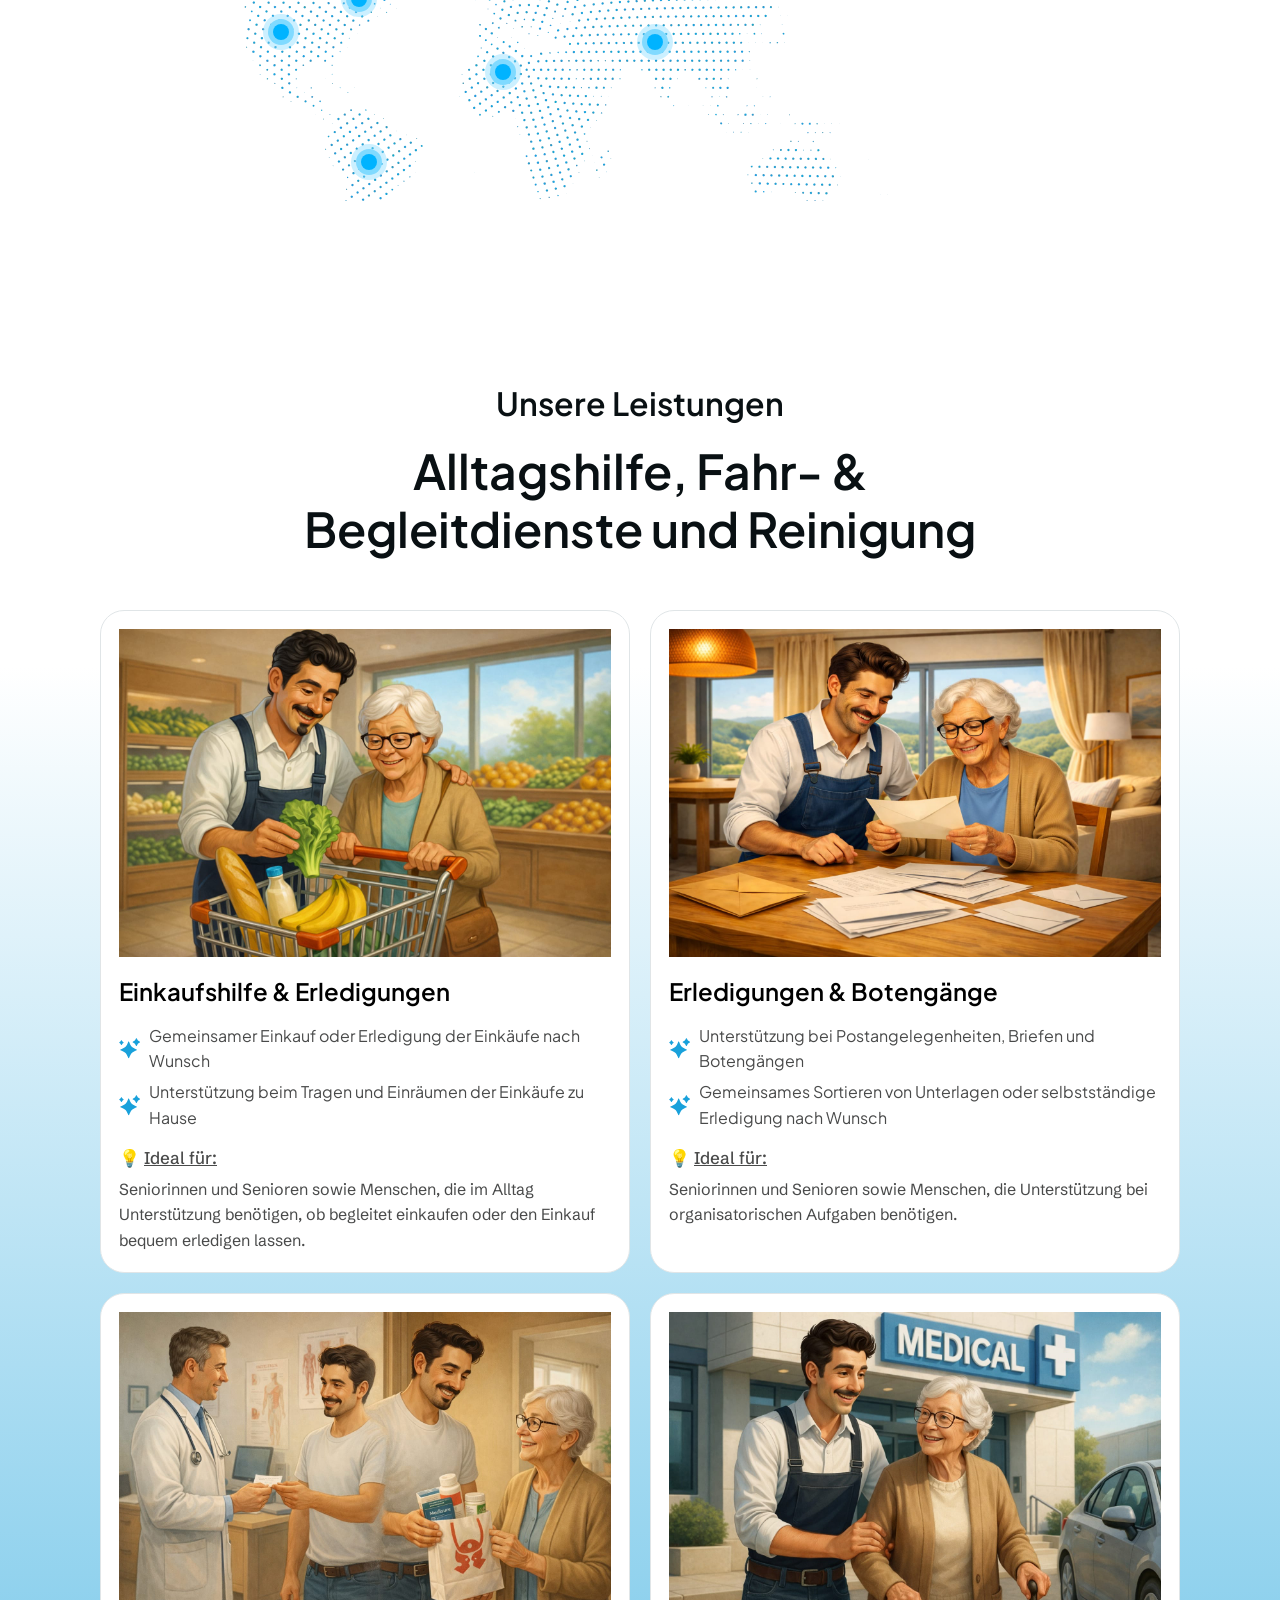
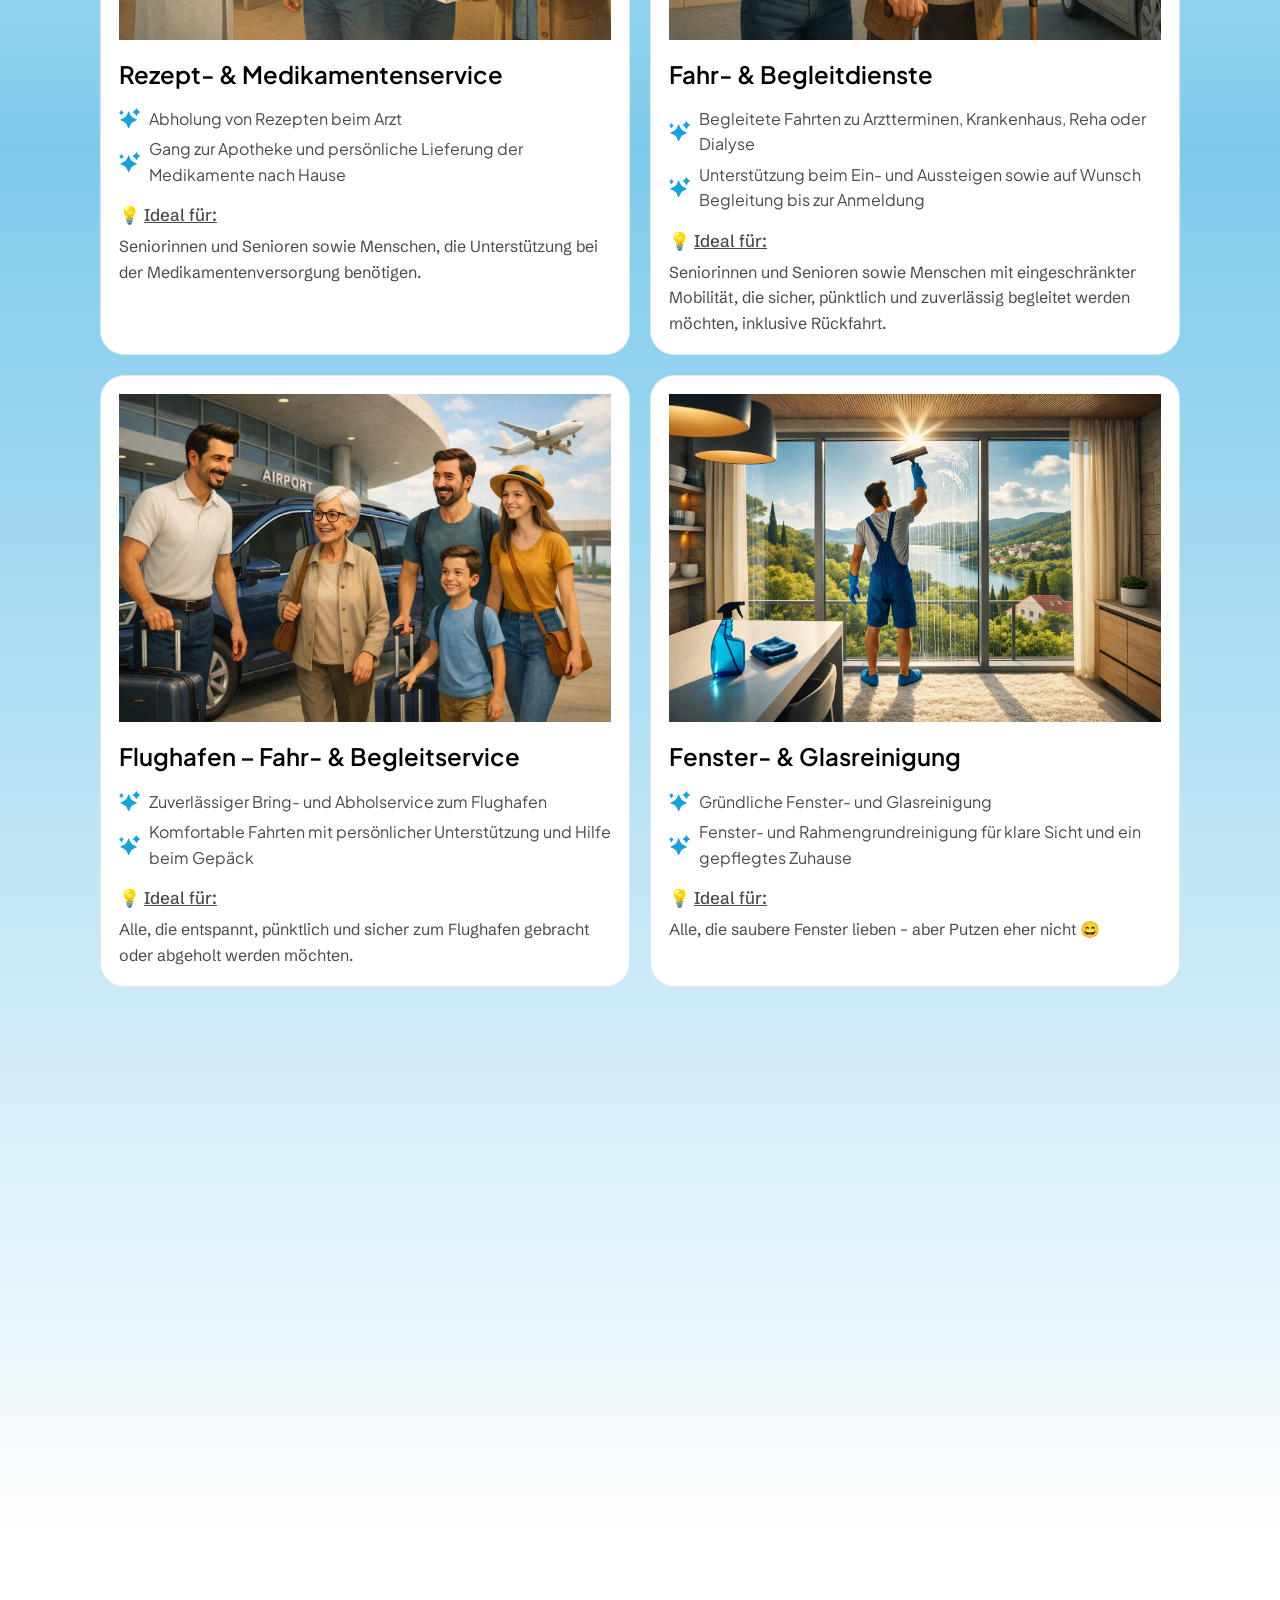
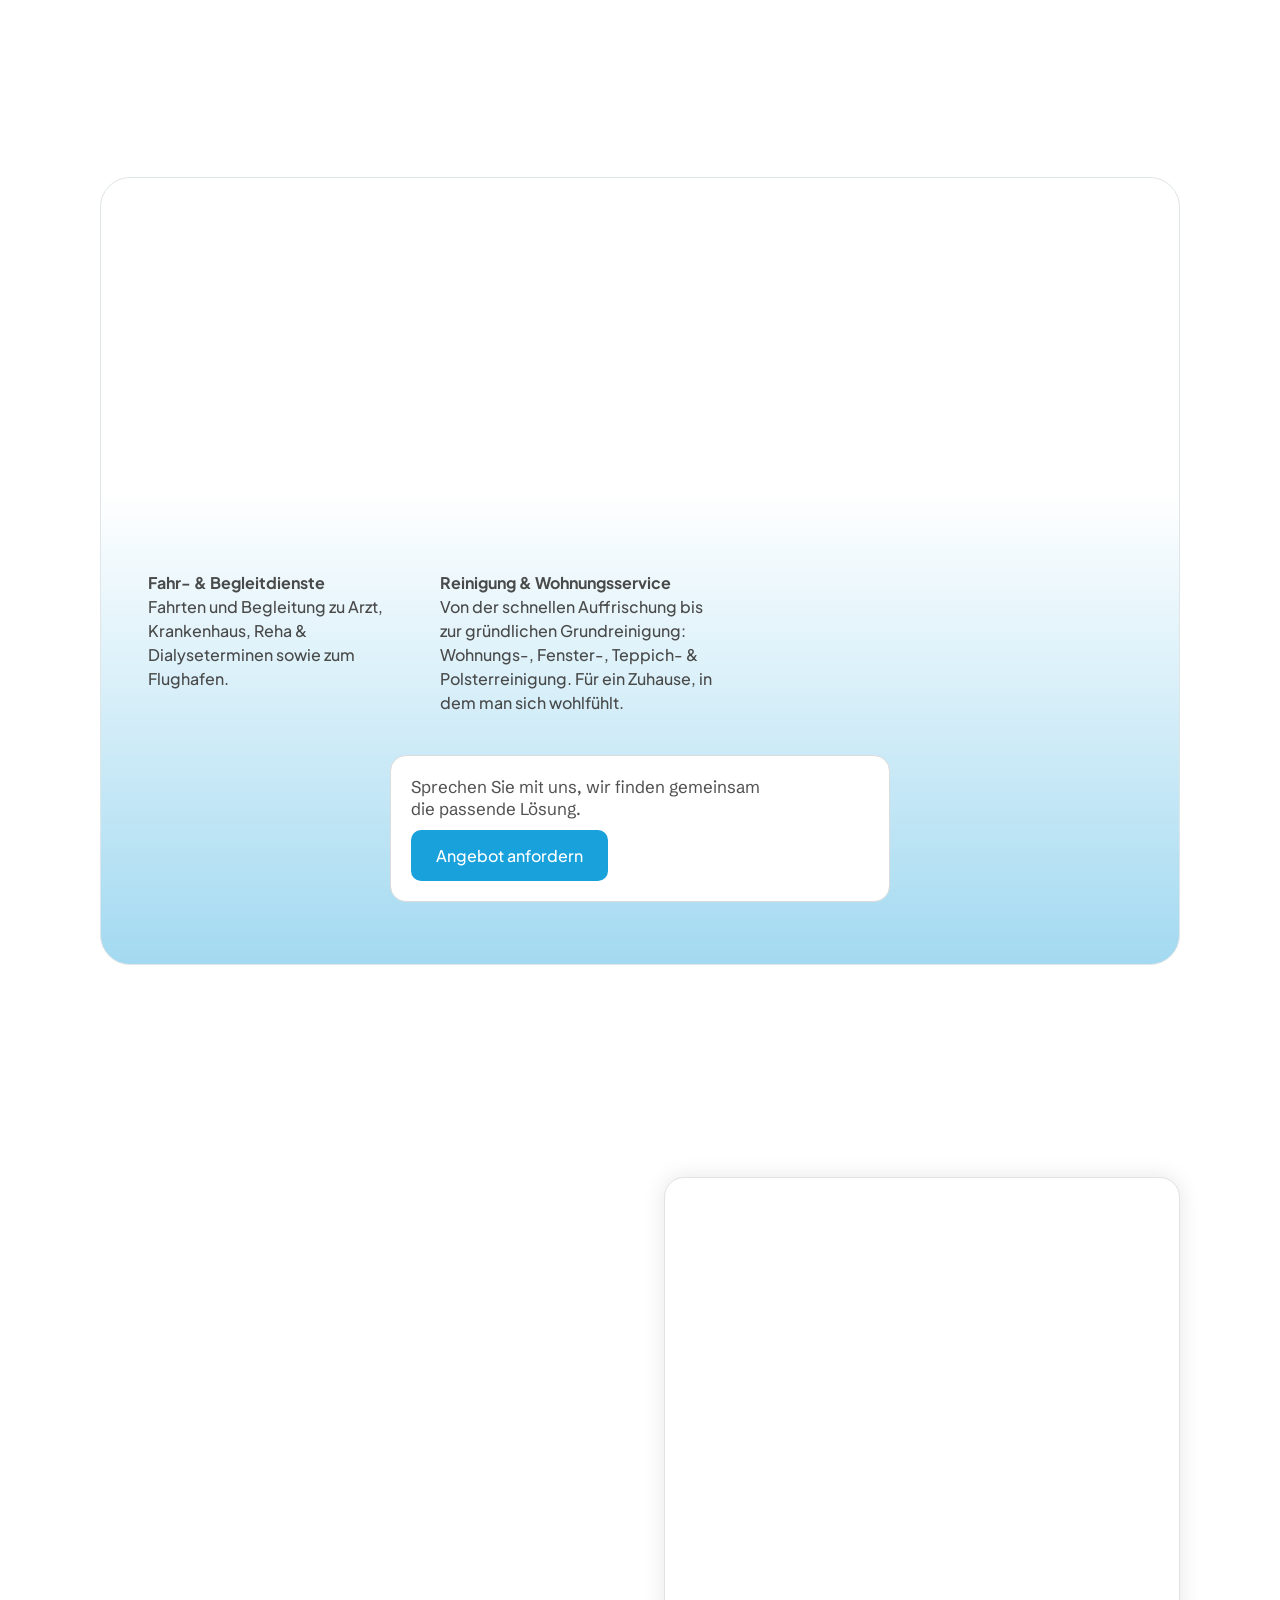
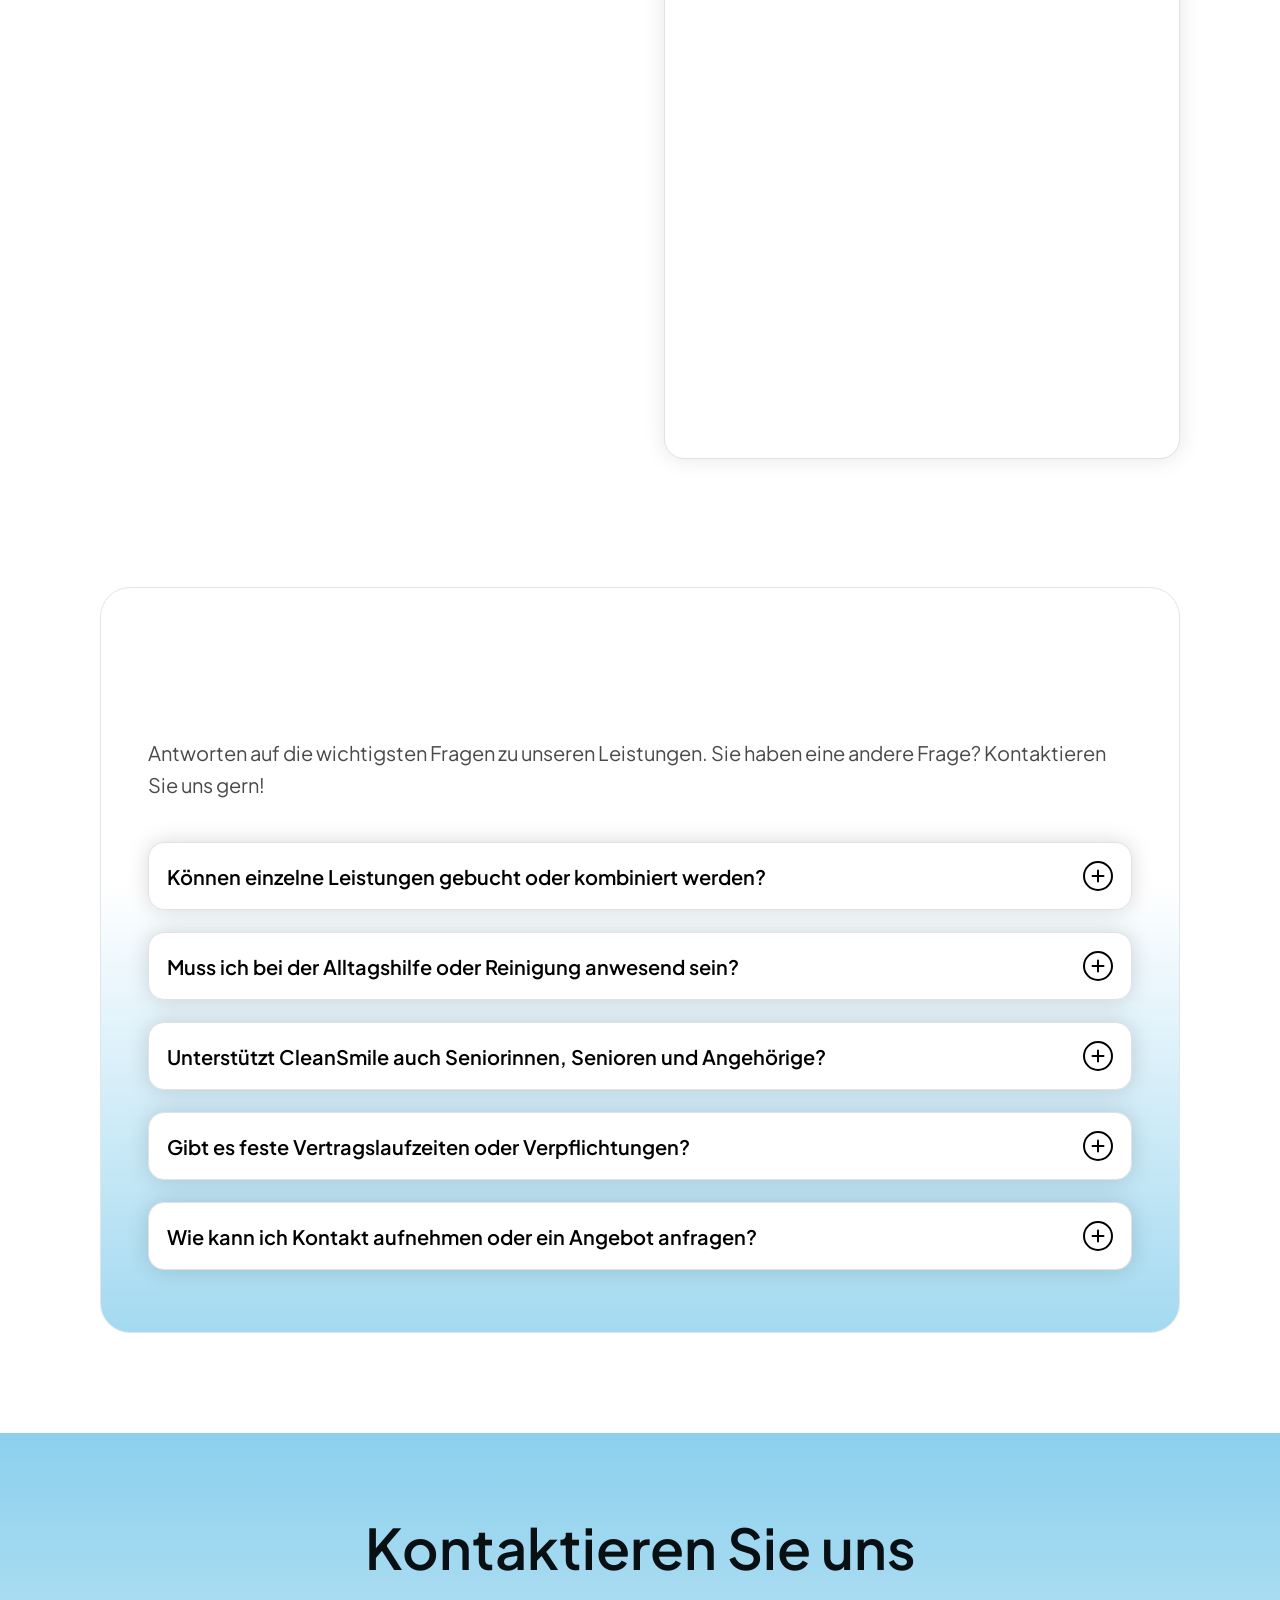
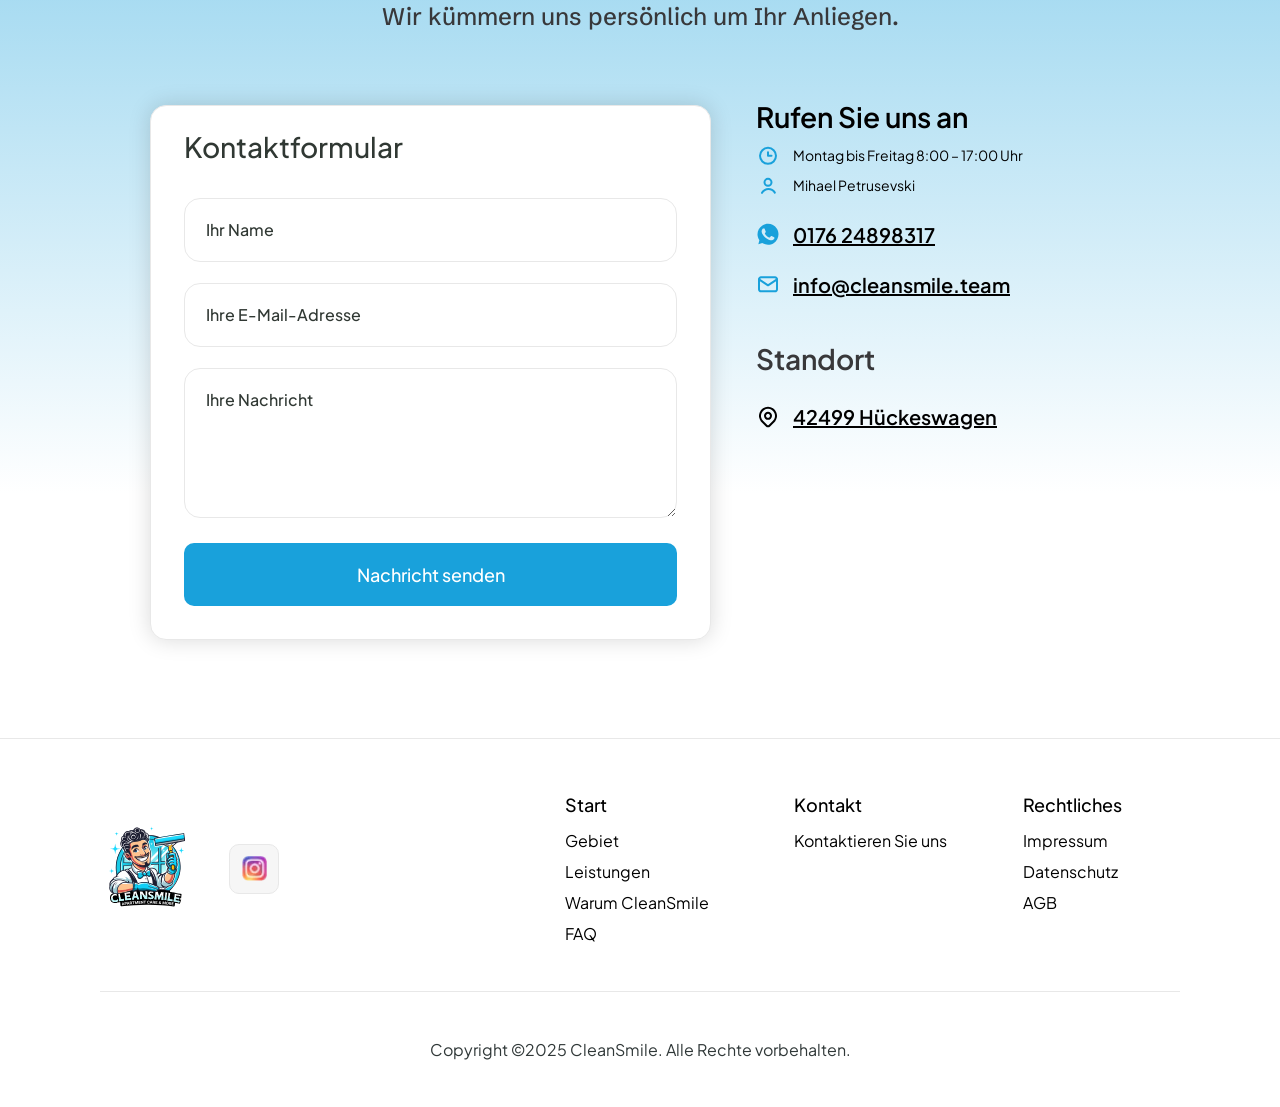
==== commit 391cc5f6: "new t" ====
--- a/index.html
+++ b/index.html
@@ -1,603 +1,616 @@
-<!DOCTYPE html>
-<html lang="de">
-  <head>
-    <title>CleanSmile – Alltagshilfe, Fahr- & Begleitdienste, Reinigung in Hückeswagen</title>
-    <meta charset="UTF-8">
-    <meta name="viewport" content="width=device-width, initial-scale=1.0">
-    <meta name="description" content="CleanSmile: Zuverlässige Alltagshilfe, Fahr- und Begleitdienste sowie professionelle Reinigungsleistungen in Hückeswagen und Umgebung.">
-    <link rel="icon" type="image/x-icon" href="img/logo.webp">
-
-    <script src="https://code.jquery.com/jquery-3.5.1.min.js"
-      integrity="sha256-9/aliU8dGd2tb6OSsuzixeV4y/faTqgFtohetphbbj0="
-      crossorigin="anonymous"></script>
-
-    <link href="https://unpkg.com/aos@2.3.1/dist/aos.css" rel="stylesheet">
-    <script src="https://unpkg.com/aos@2.3.1/dist/aos.js"></script>
-
-    <link rel="stylesheet" href="css/style.css?v=1.3">
-    <link rel="stylesheet" href="css/responsive.css?v=1.3">
-
-    <link
-      href="https://fonts.googleapis.com/css2?family=Plus+Jakarta+Sans:ital,wght@0,200..800;1,200..800&display=swap"
-      rel="stylesheet">
-    <link
-      href="https://fonts.googleapis.com/css2?family=Schibsted+Grotesk:ital,wght@0,400..900;1,400..900&display=swap"
-      rel="stylesheet">
-
-    <script type="text/javascript">
-      // Držimo istu inicijalizaciju kao na index-hr,
-      // a naš JS dropdown ručno bira jezik preko .goog-te-combo
-      function googleTranslateElementInit() {
-        new google.translate.TranslateElement({}, 'google_translate_element');
-      }
-    </script>
-    <script src="https://translate.google.com/translate_a/element.js?cb=googleTranslateElementInit"></script>
-  </head>
-  <body>
-
-    <div class="behindnav"></div>
-    <nav class="navbar">
-      <div class="wrapper">
-        <div class="whitebox">
-          <div class="left">
-            <a href="index.html" class="only-mobile"><img class="logo"
-                src="img/logo.svg"
-                alt="CleanSmile"></a>
-            <a
-              href="https://www.instagram.com/clean_smile82?igsh=dmF1dHppOWFheTI="
-              target="_blank" class="icon-btn only-desktop">
-              <img src="img/in.webp" alt="Instagram">
-            </a>
-          </div>
-          <div class="middle">
-            <ul>
-              <li><a href="#hero" class="scroll" name="hero">Start</a></li>
-              <li><a href="#area" class="scroll" name="area">Gebiet</a></li>
-              <li><a href="#service" class="scroll" name="service">Leistungen</a></li>
-              <li><a href="#about" class="scroll" name="about">Warum CleanSmile</a></li>
-              <li><a href="#faq" class="scroll" name="faq">FAQ</a></li>
-            </ul>
-          </div>
-          <div class="right">
-            <a
-              href="https://www.instagram.com/clean_smile82?igsh=dmF1dHppOWFheTI="
-              target="_blank" class="icon-btn only-mobile">
-              <img src="img/in.webp" alt="Instagram">
-            </a>
-            <a href="#contact" class="getin scroll">
-              <span class="only-desktop">Angebot anfordern</span>
-              <span class="only-mobile">Angebot anfordern</span>
-            </a>
-
-            <div class="language-switcher">
-              <a href="#" class="choosen">
-                <img src="https://flagcdn.com/w40/de.webp"
-                  alt="Deutsch"
-                  class="flag-icon">
-                <span>Deutsch</span>
-                <img src="img/arrow-down.svg" alt="">
-              </a>
-              <ul class="language-dropdown notranslate">
-                <li data-lang="de"><img loading="lazy" src="https://flagcdn.com/w40/de.webp" alt="Deutsch"> <span class="notranslate">Deutsch</span></li>
-                <li data-lang="en"><img loading="lazy" src="https://flagcdn.com/w40/gb.webp" alt="English"> <span class="notranslate">English</span></li>
-                <li data-lang="sr"><img loading="lazy" src="https://flagcdn.com/w40/rs.webp" alt="Srpski"> <span class="notranslate">Srpski</span></li>
-                <li data-lang="ru"><img loading="lazy" src="https://flagcdn.com/w40/ru.webp" alt="Русский"> <span class="notranslate">Русский</span></li>
-                <li data-lang="pl"><img loading="lazy" src="https://flagcdn.com/w40/pl.webp" alt="Polski"> <span class="notranslate">Polski</span></li>
-                <li data-lang="tr"><img loading="lazy" src="https://flagcdn.com/w40/tr.webp" alt="Türkçe"> <span class="notranslate">Türkçe</span></li>
-              </ul>
-              <div id="google_translate_element" style="display: none;"></div>
-            </div>
-
-            <div class="lines">
-              <div class="line"></div>
-              <div class="line"></div>
-              <div class="line"></div>
-            </div>
-          </div>
-        </div>
-      </div>
-    </nav>
-
-    <section class="hero" id="hero">
-      <div class="bubbles"></div>
-      <div class="wrapper">
-        <div class="cont">
-          <div class="left">
-            <h1 data-aos="fade-right" data-aos-delay="100">Qualität mit Herz und Zuverlässigkeit</h1>
-            <p data-aos="fade-right" data-aos-delay="250">CleanSmile ist ein persönlich geführtes Unternehmen und bietet zuverlässige Alltagshilfe sowie Fahr- und Begleitdienste zur Unterstützung im täglichen Leben.<br>
-            Zusätzlich bieten wir professionelle und sorgfältige Reinigungsleistungen – individuell, flexibel und mit viel Engagement für Ihr Zuhause und Ihren Alltag.</p>
-            <a data-aos="fade-right" data-aos-delay="350" href="#" class="btn-pr scroll2" name="contact">Angebot anfordern</a>
-          </div>
-          <div>
-            <div class="img-place">
-              <img data-aos="fade-left" data-aos-delay="200"
-                src="img/bigger-logo.webp" alt="CleanSmile">
-              <img data-aos="fade-left" data-aos-delay="200"
-                src="img/bigger-logo-stars.webp" class="stars" alt="">
-            </div>
-          </div>
-        </div>
-      </div>
-    </section>
-
-    <section class="our-service-area" id="area">
-      <div class="wrapper">
-        <div class="box">
-          <div class="inside">
-            <h3 data-aos="fade-right" data-aos-delay="100">Unser Servicegebiet</h3>
-            <h2 data-aos="fade-right" data-aos-delay="150">Alltags-, Fahr- und Begleitdienste sowie Reinigungsservices in Hückeswagen und Umgebung</h2>
-            <p data-aos="fade-right" data-aos-delay="200">Als persönlich geführtes Unternehmen legen wir großen Wert auf Nähe, Zuverlässigkeit und persönlichen Service.<br>
-            Unser Standort ist Hückeswagen, von hier aus unterstützen wir unsere Kundinnen und Kunden mit zuverlässiger Alltagshilfe, Fahr- und Begleitdiensten sowie professionellen Reinigungsleistungen.<br>
-            Unser Servicegebiet umfasst einen Umkreis von bis zu 25 Kilometern rund um Hückeswagen.</p>
-            <div class="map-box">
-              <div class="map">
-                <img src="img/map.webp" alt="Karte Servicegebiet">
-                <div class="dot dot1"></div>
-                <div class="dot dot2"></div>
-                <div class="dot dot3"></div>
-                <div class="dot dot4"></div>
-                <div class="dot dot5"></div>
-                <div class="dot dot6"></div>
-              </div>
-            </div>
-            <div class="cont">
-              <div class="location-box" data-aos="fade-up" data-aos-delay="100">
-                <ul class="notranslate" translate="no">
-                  <li class="tit">Standorte</li>
-                  <li>Hückeswagen</li>
-                  <li>Wipperfürth</li>
-                  <li>Kierspe</li>
-                  <li>Lindlar</li>
-                  <li>Wermelskirchen</li>
-                  <li>Remscheid</li>
-                </ul>
-              </div>
-            </div>
-          </div>
-        </div>
-      </div>
-    </section>
-
-    <section class="our-service" id="service">
-      <div class="bubbles"></div>
-      <div class="wrapper">
-        <h3 data-aos="fade-up" data-aos-delay="100">Unsere Leistungen</h3>
-        <h2 data-aos="fade-up" data-aos-delay="200">Alltagshilfe, Fahr- & Begleitdienste und Reinigung</h2>
-
-        <div class="boxes">
-          <div class="box" data-aos="fade-right" data-aos-delay="100">
-            <img loading="lazy" src="img/box1.jpeg" class="main-img" alt="">
-            <!-- <div class="icon-place">
-              <img loading="lazy" src="img/box2-svg.svg" alt="">
-            </div> -->
-            <h4>Einkaufshilfe & Erledigungen</h4>
-            <ul>
-              <li>
-                <img loading="lazy" src="img/star-mark.svg" class="star-mark" alt="">
-                Gemeinsamer Einkauf oder Erledigung der Einkäufe nach Wunsch
-              </li>
-              <li>
-                <img loading="lazy" src="img/star-mark.svg" class="star-mark" alt="">
-                Unterstützung beim Tragen und Einräumen der Einkäufe zu Hause
-              </li>
-            </ul>
-            <h5><span>💡</span> <span class="sm">Ideal für:</span></h5>
-            <p>Seniorinnen und Senioren sowie Menschen, die im Alltag Unterstützung benötigen, ob begleitet einkaufen oder den Einkauf bequem erledigen lassen.</p>
-          </div>
-
-          <div class="box" data-aos="fade-left" data-aos-delay="100">
-            <img loading="lazy" src="img/box2.jpeg" class="main-img" alt="">
-            <!-- <div class="icon-place">
-              <img loading="lazy" src="img/box3-svg.svg" alt="">
-            </div> -->
-            <h4>Erledigungen & Botengänge</h4>
-            <ul>
-              <li>
-                <img loading="lazy" src="img/star-mark.svg" class="star-mark" alt="">
-                Unterstützung bei Postangelegenheiten, Briefen und Botengängen
-              </li>
-              <li>
-                <img loading="lazy" src="img/star-mark.svg" class="star-mark" alt="">
-                Gemeinsames Sortieren von Unterlagen oder selbstständige Erledigung nach Wunsch
-              </li>
-            </ul>
-            <h5><span>💡</span> <span class="sm">Ideal für:</span></h5>
-            <p>Seniorinnen und Senioren sowie Menschen, die Unterstützung bei organisatorischen Aufgaben benötigen.</p>
-          </div>
-
-          <div class="box" data-aos="fade-right" data-aos-delay="100">
-            <img loading="lazy" src="img/box3.jpeg" class="main-img" alt="">
-            <!-- <div class="icon-place">
-              <img loading="lazy" src="img/box4-svg.svg" alt="">
-            </div> -->
-            <h4>Rezept- & Medikamentenservice</h4>
-            <ul>
-              <li>
-                <img loading="lazy" src="img/star-mark.svg" class="star-mark" alt="">
-                Abholung von Rezepten beim Arzt
-              </li>
-              <li>
-                <img loading="lazy" src="img/star-mark.svg" class="star-mark" alt="">
-                Gang zur Apotheke und persönliche Lieferung der Medikamente nach Hause
-              </li>
-            </ul>
-            <h5><span>💡</span> <span class="sm">Ideal für:</span></h5>
-            <p>Seniorinnen und Senioren sowie Menschen, die Unterstützung bei der Medikamentenversorgung benötigen.</p>
-          </div>
-
-          <div class="box" data-aos="fade-left" data-aos-delay="100">
-            <img loading="lazy" src="img/box4.jpeg" class="main-img" alt="">
-            <!-- <div class="icon-place">
-              <img loading="lazy" src="img/svg-box5.svg" class="main-img" alt="">
-            </div> -->
-            <h4>Fahr- & Begleitdienste</h4>
-            <ul>
-              <li>
-                <img loading="lazy" src="img/star-mark.svg" class="star-mark" alt="">
-                Begleitete Fahrten zu Arztterminen, Krankenhaus, Reha oder Dialyse
-              </li>
-              <li>
-                <img loading="lazy" src="img/star-mark.svg" class="star-mark" alt="">
-                Unterstützung beim Ein- und Aussteigen sowie auf Wunsch Begleitung bis zur Anmeldung
-              </li>
-            </ul>
-            <h5><span>💡</span> <span class="sm">Ideal für:</span></h5>
-            <p>Seniorinnen und Senioren sowie Menschen mit eingeschränkter Mobilität, die sicher, pünktlich und zuverlässig begleitet werden möchten, inklusive Rückfahrt.</p>
-          </div>
-
-          <div class="box" data-aos="fade-right" data-aos-delay="100">
-            <img loading="lazy" src="img/box5.jpeg" class="main-img" alt="">
-            <!-- <div class="icon-place">
-              <img loading="lazy" src="img/svg-box6.svg" class="main-img" alt="">
-            </div> -->
-            <h4>Flughafen – Fahr- & Begleitservice</h4>
-            <ul>
-              <li>
-                <img loading="lazy" src="img/star-mark.svg" class="star-mark" alt="">
-                Zuverlässiger Bring- und Abholservice zum Flughafen
-              </li>
-              <li>
-                <img loading="lazy" src="img/star-mark.svg" class="star-mark" alt="">
-                Komfortable Fahrten mit persönlicher Unterstützung und Hilfe beim Gepäck
-              </li>
-            </ul>
-            <h5><span>💡</span> <span class="sm">Ideal für:</span></h5>
-            <p>Alle, die entspannt, pünktlich und sicher zum Flughafen gebracht oder abgeholt werden möchten.</p>
-          </div>
-
-          <div class="box" data-aos="fade-left" data-aos-delay="100">
-            <img loading="lazy" src="img/box6.jpeg" class="main-img" alt="">
-            <!-- <div class="icon-place">
-              <img loading="lazy" src="img/box4-svg.svg" alt="">
-            </div> -->
-            <h4>Fenster- & Glasreinigung</h4>
-            <ul>
-              <li>
-                <img loading="lazy" src="img/star-mark.svg" class="star-mark" alt="">
-                Gründliche Fenster- und Glasreinigung
-              </li>
-              <li>
-                <img loading="lazy" src="img/star-mark.svg" class="star-mark" alt="">
-                Fenster- und Rahmengrundreinigung für klare Sicht und ein gepflegtes Zuhause
-              </li>
-            </ul>
-            <h5><span>💡</span> <span class="sm">Ideal für:</span></h5>
-            <p>Alle, die saubere Fenster lieben – aber Putzen eher nicht 😄</p>
-          </div>
-
-          <div class="box" data-aos="fade-right" data-aos-delay="100">
-            <img loading="lazy" src="img/box7.jpeg" class="main-img" alt="">
-            <!-- <div class="icon-place">
-              <img loading="lazy" src="img/svg-box5.svg" alt="">
-            </div> -->
-            <h4>Wohnungsreinigung</h4>
-            <ul>
-              <li>
-                <img loading="lazy" src="img/star-mark.svg" class="star-mark" alt="">
-                Gründliche Reinigung von Küche, Bad, Wohnräumen und Böden
-              </li>
-              <li>
-                <img loading="lazy" src="img/star-mark.svg" class="star-mark" alt="">
-                Staubsaugen, Boden wischen, Staubwischen und sorgfältige Oberflächenreinigung
-              </li>
-            </ul>
-            <h5><span>💡</span> <span class="sm">Ideal für:</span></h5>
-            <p>Seniorinnen und Senioren sowie alle, die sich im Alltag Unterstützung für ein sauberes, gepflegtes Zuhause wünschen.</p>
-          </div>
-
-          <div class="box" data-aos="fade-left" data-aos-delay="100">
-            <img loading="lazy" src="img/box8.jpeg" class="main-img" alt="">
-            <!-- <div class="icon-place">
-              <img loading="lazy" src="img/box3-svg.svg" alt="">
-            </div> -->
-            <h4>Teppich- & Polsterreinigung</h4>
-            <ul>
-              <li>
-                <img loading="lazy" src="img/star-mark.svg" class="star-mark" alt="">
-                Gründliche Tiefenreinigung von Teppichen und Polstermöbeln
-              </li>
-              <li>
-                <img loading="lazy" src="img/star-mark.svg" class="star-mark" alt="">
-                Entfernt Schmutz, Gerüche und Flecken – mithilfe moderner Reinigungstechnik für ein frisches, hygienisches Zuhause
-              </li>
-            </ul>
-            <h5><span>💡</span> <span class="sm">Ideal für:</span></h5>
-            <p>Seniorinnen und Senioren sowie alle, die sich im Alltag Unterstützung für ein sauberes, gepflegtes Zuhause wünschen. Wir kümmern uns um alles, damit Sie sich entspannt zurücklehnen können.</p>
-          </div>
-        </div>
-      </div>
-    </section>
-
-    <section class="apartment-care">
-      <div class="wrapper">
-        <div class="box">
-          <h2 data-aos="fade-right" data-aos-delay="100">Mehr Entlastung im Alltag gewünscht?</h2>
-          <!-- <p data-aos="fade-right" data-aos-delay="150">Sprechen Sie mit uns, wir finden gemeinsam die passende Lösung.</p> -->
-          <ul>
-            <li data-aos="fade-right" data-aos-delay="100">
-              <!-- <div class="icon-place">
-                <img loading="lazy" src="img/ap1.svg" alt="">
-              </div> -->
-              <span><b>Persönliche Betreuung</b> <br> Fester Ansprechpartner, persönliche Begleitung und echte Verlässlichkeit </p>
-            </li>
-            <li data-aos="fade-right" data-aos-delay="100">
-              <!-- <div class="icon-place">
-                <img loading="lazy" src="img/ap2.svg" alt="">
-              </div> -->
-              <span><b>Alltagshilfe & Organisation</b> <br>
-                Einkaufshilfe, Erledigungen, Botengänge, Behörden & Terminorganisation. Gemeinsam erledigt oder auf Wunsch selbstständig übernommen.</span>
-            </li>
-            <li data-aos="fade-right" data-aos-delay="100">
-              <!-- <div class="icon-place">
-                <img loading="lazy" src="img/ap3.svg" alt="">
-              </div> -->
-              <span><b>Fahr- & Begleitdienste</b> <br>
-              Fahrten und Begleitung zu Arzt, Krankenhaus, Reha & Dialyseterminen sowie zum Flughafen.</span>
-            </li>
-            <li data-aos="fade-right" data-aos-delay="100">
-              <!-- <div class="icon-place">
-                <img loading="lazy" src="img/ap5.svg" alt="">
-              </div> -->
-              <span><b>Reinigung & Wohnungsservice</b> <br>
-              Von der schnellen Auffrischung bis zur gründlichen Grundreinigung: Wohnungs-, Fenster-, Teppich- & Polsterreinigung. Für ein Zuhause, in dem man sich wohlfühlt.</span>
-            </li>
-          </ul>
-          <img data-aos="fade-left" data-aos-delay="100"
-            src="img/box9.jpeg"
-            class="ap-care" alt="">
-          <div class="box-white" data-aos="fade-up" data-aos-delay="100">
-            <p>Sprechen Sie mit uns, wir finden gemeinsam die passende Lösung.</p>
-            <a href="#contact" class="btn-pr scroll2" name="contact">Angebot anfordern</a>
-          </div>
-        </div>
-      </div>
-    </section>
-
-    <section class="about-us" id="about">
-      <div class="wrapper">
-        <div class="cont">
-          <div class="l">
-            <h4 data-aos="fade-right" data-aos-delay="100">Unsere Stärken:</h4>
-            <h2 data-aos="fade-right" data-aos-delay="150">Warum CleanSmile?</h2>
-            <p data-aos="fade-right" data-aos-delay="200">Weil der Mensch bei uns nicht nur im Mittelpunkt steht – sondern VIP ist 😉<br>
-            CleanSmile unterstützt mit Herz, Verlässlichkeit und einer guten Portion Tatkraft im Alltag. Ob Alltagshilfe, Fahr- & Begleitdienste oder Reinigungsarbeiten: Wir packen an, denken mit und sorgen dafür, dass Ihr Alltag leichter läuft und Ihr Zuhause wieder strahlt.</p>
-          </div>
-          <div class="r">
-            <div class="box">
-              <ul>
-                <li data-aos="fade-left" data-aos-delay="100">
-                  <img loading="lazy" src="img/star-mark.svg" class="star-mark" alt="">
-                  <strong>✨ Persönlich & mit Herz</strong><br>
-                  Bei uns landen Sie nicht irgendwo, sondern bei Menschen, die sich wirklich kümmern.
-                </li>
-                <li data-aos="fade-left" data-aos-delay="100">
-                  <img loading="lazy" src="img/star-mark.svg" class="star-mark" alt="">
-                  <strong>✨ Alltag? Machen wir leichter.</strong><br>
-                  Einkäufe, Termine oder kleine Sorgen. Wir sind da, wenn Hilfe gut tut.
-                </li>
-                <li data-aos="fade-left" data-aos-delay="100">
-                  <img loading="lazy" src="img/star-mark.svg" class="star-mark" alt="">
-                  <strong>✨ Wir fahren. Sie entspannen.</strong><br>
-                  Ob Arzt, Reha oder Flughafen. Sicher unterwegs und bestens begleitet.
-                </li>
-                <li data-aos="fade-left" data-aos-delay="100">
-                  <img loading="lazy" src="img/star-mark.svg" class="star-mark" alt="">
-                  <strong>✨ Sauber macht glücklich</strong><br>
-                  Wohnung, Fenster oder Teppich. Wir bringen frische Wohlfühlmomente nach Hause.
-                </li>
-                <li data-aos="fade-left" data-aos-delay="100">
-                  <img loading="lazy" src="img/star-mark.svg" class="star-mark" alt="">
-                  <strong>✨ Einfach anrufen & wohlfühlen</strong><br>
-                  Wir kümmern uns mit Herz, Zeit und einem Lächeln. So, wie man es sich wünscht.
-                </li>
-              </ul>
-            </div>
-          </div>
-        </div>
-      </div>
-    </section>
-
-    <section class="faq" id="faq">
-      <div class="wrapper">
-        <div class="box">
-          <h2 data-aos="fade-right" data-aos-delay="100">Häufige Fragen</h2>
-          <p data-aos="fade-right" data-aos-delay="150">Antworten auf die wichtigsten Fragen zu unseren Leistungen. Sie haben eine andere Frage? Kontaktieren Sie uns gern!</p>
-
-          <div class="faq-cards">
-            <div class="faq-card" data-aos="fade-right" data-aos-delay="100">
-              <div class="question">
-                <div>Können einzelne Leistungen gebucht oder kombiniert werden?</div>
-                <div class="navigator"></div>
-              </div>
-              <div class="answer">
-                <div class="in">
-                  <p>Ja. Alle Leistungen können einzeln genutzt oder flexibel miteinander kombiniert werden, ganz so wie es zu Ihrer aktuellen Situation und Ihren Bedürfnissen passt.</p>
-                </div>
-              </div>
-            </div>
-
-            <div class="faq-card" data-aos="fade-right" data-aos-delay="100">
-              <div class="question">
-                <div>Muss ich bei der Alltagshilfe oder Reinigung anwesend sein?</div>
-                <div class="navigator"></div>
-              </div>
-              <div class="answer">
-                <div class="in">
-                  <p>Nein, das ist nicht zwingend notwendig. Nach vorheriger Absprache können Aufgaben auch in Ihrer Abwesenheit übernommen werden. Vertrauen und klare Absprachen stehen dabei für uns an erster Stelle.</p>
-                </div>
-              </div>
-            </div>
-
-            <div class="faq-card" data-aos="fade-right" data-aos-delay="100">
-              <div class="question">
-                <div>Unterstützt CleanSmile auch Seniorinnen, Senioren und Angehörige?</div>
-                <div class="navigator"></div>
-              </div>
-              <div class="answer">
-                <div class="in">
-                  <p>Ja. Unser Angebot richtet sich besonders an Seniorinnen und Senioren sowie an Angehörige, die sich im Alltag Entlastung, Unterstützung und Verlässlichkeit wünschen.</p>
-                </div>
-              </div>
-            </div>
-
-            <div class="faq-card" data-aos="fade-right" data-aos-delay="100">
-              <div class="question">
-                <div>Gibt es feste Vertragslaufzeiten oder Verpflichtungen?</div>
-                <div class="navigator"></div>
-              </div>
-              <div class="answer">
-                <div class="in">
-                  <p>Nein. Unsere Leistungen sind flexibel und können ohne feste Vertragslaufzeiten oder langfristige Verpflichtungen in Anspruch genommen werden.</p>
-                </div>
-              </div>
-            </div>
-
-            <div class="faq-card" data-aos="fade-right" data-aos-delay="100">
-              <div class="question">
-                <div>Wie kann ich Kontakt aufnehmen oder ein Angebot anfragen?</div>
-                <div class="navigator"></div>
-              </div>
-              <div class="answer">
-                <div class="in">
-                  <p>Sie erreichen uns telefonisch oder über das Kontaktformular von Montag bis Freitag von 8:00 bis 17:00 Uhr. Wir kümmern uns persönlich um Ihr Anliegen.</p>
-                </div>
-              </div>
-            </div>
-          </div>
-        </div>
-      </div>
-    </section>
-
-    <section class="contact" id="contact">
-      <div class="bubbles"></div>
-      <div class="wrapper">
-        <h2 data-aos="fade-up" data-aos-delay="100">Kontaktieren Sie uns</h2>
-        <p data-aos="fade-up" data-aos-delay="150">Wir kümmern uns persönlich um Ihr Anliegen.</p>
-        <div class="cont">
-          <form id="contactForm" data-aos="fade-right" data-aos-delay="100">
-            <h3>Kontaktformular</h3>
-            <input type="text" name="name" placeholder="Ihr Name" required>
-            <input type="email" name="email" placeholder="Ihre E-Mail-Adresse" required>
-            <textarea name="message" placeholder="Ihre Nachricht" required></textarea>
-            <button type="submit" id="submitBtn"
-              style="transition: background 0.3s;">Nachricht senden</button>
-            <p id="formStatus"
-              style="display: none; margin-top: 10px; font-weight: bold;"></p>
-          </form>
-
-          <div class="details" data-aos="fade-left" data-aos-delay="100">
-            <h3>Rufen Sie uns an</h3>
-            <p>🕗 Montag bis Freitag  8:00 – 17:00 Uhr</p>
-            <ul>
-              <li>
-                <a href="https://wa.me/4917624898317" target="_blank">
-                  <svg width="24" height="25" viewBox="0 0 24 25" fill="none" xmlns="http://www.w3.org/2000/svg">
-                    <path d="M20.9249 6.69395C17.7899 1.83395 11.3699 0.39395 6.40493 3.40895C1.55993 6.42395 -7.15256e-05 12.994 3.13493 17.839L3.38993 18.229L2.33993 22.159L6.26993 21.109L6.65993 21.364C8.35493 22.279 10.1999 22.8039 12.0299 22.8039C13.9949 22.8039 15.9599 22.279 17.6549 21.229C22.4999 18.079 23.9399 11.6439 20.9249 6.66395V6.69395ZM18.1799 16.8039C17.6549 17.584 16.9949 18.1089 16.0799 18.2439C15.5549 18.2439 14.8949 18.499 12.2849 17.464C10.0649 16.414 8.21993 14.704 6.91493 12.739C6.13493 11.824 5.72993 10.639 5.60993 9.45395C5.60993 8.40395 5.99993 7.48895 6.65993 6.82895C6.91493 6.57395 7.18493 6.43895 7.43993 6.43895H8.09993C8.35493 6.43895 8.62493 6.43895 8.75993 6.96395C9.01493 7.62395 9.67493 9.19895 9.67493 9.33395C9.80993 9.46895 9.74993 10.474 9.14993 11.044C8.81993 11.419 8.75993 11.434 8.89493 11.704C9.41993 12.484 10.0799 13.2789 10.7249 13.9389C11.5049 14.599 12.2999 15.124 13.2149 15.514C13.4699 15.649 13.7399 15.649 13.8749 15.379C14.0099 15.124 14.6549 14.464 14.9249 14.194C15.1799 13.939 15.3149 13.9389 15.5849 14.059L17.6849 15.109C17.9399 15.244 18.2099 15.3639 18.3449 15.499C18.4799 15.889 18.4799 16.4139 18.2099 16.8039H18.1799Z" fill="#19A1DB" />
-                  </svg>
-                  0176 24898317
-                </a>
-              </li>
-              <li>
-                <a href="mailto:info@cleansmile.team">
-                  <svg width="24" height="25" viewBox="0 0 24 25" fill="none" xmlns="http://www.w3.org/2000/svg">
-                    <g clip-path="url(#clip0_0_3770)">
-                      <path d="M3 7.33398C3 6.80355 3.21071 6.29484 3.58579 5.91977C3.96086 5.5447 4.46957 5.33398 5 5.33398H19C19.5304 5.33398 20.0391 5.5447 20.4142 5.91977C20.7893 6.29484 21 6.80355 21 7.33398V17.334C21 17.8644 20.7893 18.3731 20.4142 18.7482C20.0391 19.1233 19.5304 19.334 19 19.334H5C4.46957 19.334 3.96086 19.1233 3.58579 18.7482C3.21071 18.3731 3 17.8644 3 17.334V7.33398Z" stroke="#19A1DB" stroke-width="2" stroke-linecap="round" stroke-linejoin="round" />
-                      <path d="M3 7.33398L12 13.334L21 7.33398" stroke="#19A1DB" stroke-width="2" stroke-linecap="round" stroke-linejoin="round" />
-                    </g>
-                    <defs>
-                      <clippath id="clip0_0_3770">
-                        <rect width="24" height="24" fill="white" transform="translate(0 0.333984)" />
-                      </clippath>
-                    </defs>
-                  </svg>
-                  info@cleansmile.team
-                </a>
-              </li>
-            </ul>
-            <h4>Standort</h4>
-            <ul>
-              <li>
-                <a href="#">
-                  <svg width="24" height="25" viewBox="0 0 24 25" fill="none" xmlns="http://www.w3.org/2000/svg">
-                    <g clip-path="url(#clip0_0_3778)">
-                      <path d="M9 11.834C9 12.6296 9.31607 13.3927 9.87868 13.9553C10.4413 14.5179 11.2044 14.834 12 14.834C12.7956 14.834 13.5587 14.5179 14.1213 13.9553C14.6839 13.3927 15 12.6296 15 11.834C15 11.0383 14.6839 10.2753 14.1213 9.71266C13.5587 9.15005 12.7956 8.83398 12 8.83398C11.2044 8.83398 10.4413 9.15005 9.87868 9.71266C9.31607 10.2753 9 11.0383 9 11.834Z" stroke="black" stroke-width="2" stroke-linecap="round" stroke-linejoin="round" />
-                      <path d="M17.6578 17.4912L13.4148 21.7342C13.0398 22.1088 12.5314 22.3193 12.0013 22.3193C11.4712 22.3193 10.9628 22.1088 10.5878 21.7342L6.3438 17.4912C5.22502 16.3723 4.46313 14.9469 4.15448 13.395C3.84584 11.8432 4.00429 10.2347 4.6098 8.77291C5.21531 7.31113 6.24069 6.06172 7.55628 5.18269C8.87186 4.30365 10.4186 3.83447 12.0008 3.83447C13.583 3.83447 15.1297 4.30365 16.4453 5.18269C17.7609 6.06172 18.7863 7.31113 19.3918 8.77291C19.9973 10.2347 20.1558 11.8432 19.8471 13.395C19.5385 14.9469 18.7766 16.3723 17.6578 17.4912Z" stroke="black" stroke-width="2" stroke-linecap="round" stroke-linejoin="round" />
-                    </g>
-                    <defs>
-                      <clippath id="clip0_0_3778">
-                        <rect width="24" height="24" fill="white" transform="translate(0 0.833984)" />
-                      </clippath>
-                    </defs>
-                  </svg>
-                  42499 Hückeswagen
-                </a>
-              </li>
-            </ul>
-          </div>
-        </div>
-      </div>
-    </section>
-
-    <footer>
-      <div class="wrapper">
-        <div class="cont">
-          <div class="l">
-            <a href="index.html">
-              <img loading="lazy" src="img/logo.svg" class="logo" alt="CleanSmile">
-            </a>
-            <a href="https://www.instagram.com/clean_smile82?igsh=dmF1dHppOWFheTI=" target="_blank" class="icon-btn">
-              <img loading="lazy" src="img/in.webp" alt="Instagram">
-            </a>
-          </div>
-          <div class="r">
-            <ul>
-              <li class="tit">Start</li>
-              <li><a href="#" class="scroll2" name="our-service-area">Gebiet</a></li>
-              <li><a href="#" class="scroll2" name="our-service">Leistungen</a></li>
-              <li><a href="#" class="scroll2" name="about-us">Warum CleanSmile</a></li>
-              <li><a href="#faq" class="scroll2" name="faq">FAQ</a></li>
-            </ul>
-            <ul>
-              <li class="tit">Kontakt</li>
-              <li><a href="#contact" class="scroll2" name="contact">Kontaktieren Sie uns</a></li>
-            </ul>
-            <ul>
-              <li class="tit">Rechtliches</li>
-              <li><a href="impressum.html">Impressum</a></li>
-              <li><a href="datenschutz.html">Datenschutz</a></li>
-              <li><a href="agb.html">AGB</a></li>
-            </ul>
-          </div>
-        </div>
-        <div class="linemiddle"></div>
-        <p class="copyright">Copyright ©2025 CleanSmile. Alle Rechte vorbehalten.</p>
-      </div>
-    </footer>
-
-    <a href="https://wa.me/4917624898317" target="_blank" class="tw-fixed">
-      <img src="img/wp.webp" alt="WhatsApp">
-    </a>
-
-    <script src="js/main.js"></script>
-  </body>
-</html>
+<!DOCTYPE html>
+<html lang="de">
+  <head>
+    <title>CleanSmile – Alltagshilfe, Fahr- & Begleitdienste, Reinigung in Hückeswagen</title>
+    <meta charset="UTF-8">
+    <meta name="viewport" content="width=device-width, initial-scale=1.0">
+    <meta name="description" content="CleanSmile: Zuverlässige Alltagshilfe, Fahr- und Begleitdienste sowie professionelle Reinigungsleistungen in Hückeswagen und Umgebung.">
+    <link rel="icon" type="image/x-icon" href="img/logo.webp">
+
+    <script src="https://code.jquery.com/jquery-3.5.1.min.js"
+      integrity="sha256-9/aliU8dGd2tb6OSsuzixeV4y/faTqgFtohetphbbj0="
+      crossorigin="anonymous"></script>
+
+    <link href="https://unpkg.com/aos@2.3.1/dist/aos.css" rel="stylesheet">
+    <script src="https://unpkg.com/aos@2.3.1/dist/aos.js"></script>
+
+    <link rel="stylesheet" href="css/style.css?v=1.4">
+    <link rel="stylesheet" href="css/responsive.css?v=1.4">
+
+    <link
+      href="https://fonts.googleapis.com/css2?family=Plus+Jakarta+Sans:ital,wght@0,200..800;1,200..800&display=swap"
+      rel="stylesheet">
+    <link
+      href="https://fonts.googleapis.com/css2?family=Schibsted+Grotesk:ital,wght@0,400..900;1,400..900&display=swap"
+      rel="stylesheet">
+
+    <script type="text/javascript">
+      // Držimo istu inicijalizaciju kao na index-hr,
+      // a naš JS dropdown ručno bira jezik preko .goog-te-combo
+      function googleTranslateElementInit() {
+        new google.translate.TranslateElement({}, 'google_translate_element');
+      }
+    </script>
+    <script src="https://translate.google.com/translate_a/element.js?cb=googleTranslateElementInit"></script>
+  </head>
+  <body>
+
+    <div class="behindnav"></div>
+    <nav class="navbar">
+      <div class="wrapper">
+        <div class="whitebox">
+          <div class="left">
+            <a href="index.html" class="only-mobile"><img class="logo"
+                src="img/logo.svg"
+                alt="CleanSmile"></a>
+            <a
+              href="https://www.instagram.com/clean_smile82?igsh=dmF1dHppOWFheTI="
+              target="_blank" class="icon-btn only-desktop">
+              <img src="img/in.webp" alt="Instagram">
+            </a>
+          </div>
+          <div class="middle">
+            <ul>
+              <li><a href="#hero" class="scroll" name="hero">Start</a></li>
+              <li><a href="#area" class="scroll" name="area">Gebiet</a></li>
+              <li><a href="#service" class="scroll" name="service">Leistungen</a></li>
+              <li><a href="#about" class="scroll" name="about">Warum CleanSmile</a></li>
+              <li><a href="#faq" class="scroll" name="faq">FAQ</a></li>
+            </ul>
+          </div>
+          <div class="right">
+            <a
+              href="https://www.instagram.com/clean_smile82?igsh=dmF1dHppOWFheTI="
+              target="_blank" class="icon-btn only-mobile">
+              <img src="img/in.webp" alt="Instagram">
+            </a>
+            <a href="#contact" class="getin scroll">
+              <span class="only-desktop">Angebot anfordern</span>
+              <span class="only-mobile">Angebot anfordern</span>
+            </a>
+
+            <div class="language-switcher">
+              <a href="#" class="choosen">
+                <img src="https://flagcdn.com/w40/de.webp"
+                  alt="Deutsch"
+                  class="flag-icon">
+                <span>Deutsch</span>
+                <img src="img/arrow-down.svg" alt="">
+              </a>
+              <ul class="language-dropdown notranslate">
+                <li data-lang="de"><img loading="lazy" src="https://flagcdn.com/w40/de.webp" alt="Deutsch"> <span class="notranslate">Deutsch</span></li>
+                <li data-lang="en"><img loading="lazy" src="https://flagcdn.com/w40/gb.webp" alt="English"> <span class="notranslate">English</span></li>
+                <li data-lang="sr"><img loading="lazy" src="https://flagcdn.com/w40/rs.webp" alt="Srpski"> <span class="notranslate">Srpski</span></li>
+                <li data-lang="ru"><img loading="lazy" src="https://flagcdn.com/w40/ru.webp" alt="Русский"> <span class="notranslate">Русский</span></li>
+                <li data-lang="pl"><img loading="lazy" src="https://flagcdn.com/w40/pl.webp" alt="Polski"> <span class="notranslate">Polski</span></li>
+                <li data-lang="tr"><img loading="lazy" src="https://flagcdn.com/w40/tr.webp" alt="Türkçe"> <span class="notranslate">Türkçe</span></li>
+              </ul>
+              <div id="google_translate_element" style="display: none;"></div>
+            </div>
+
+            <div class="lines">
+              <div class="line"></div>
+              <div class="line"></div>
+              <div class="line"></div>
+            </div>
+          </div>
+        </div>
+      </div>
+    </nav>
+
+    <section class="hero" id="hero">
+      <div class="bubbles"></div>
+      <div class="wrapper">
+        <div class="cont">
+          <div class="left">
+            <h1 data-aos="fade-right" data-aos-delay="100">Qualität mit Herz und Zuverlässigkeit</h1>
+            <p data-aos="fade-right" data-aos-delay="250">CleanSmile ist ein persönlich geführtes Unternehmen und bietet zuverlässige Alltagshilfe sowie Fahr- und Begleitdienste zur Unterstützung im täglichen Leben.<br>
+            Zusätzlich bieten wir professionelle und sorgfältige Reinigungsleistungen – individuell, flexibel und mit viel Engagement für Ihr Zuhause und Ihren Alltag.</p>
+            <a data-aos="fade-right" data-aos-delay="350" href="#" class="btn-pr scroll2" name="contact">Angebot anfordern</a>
+          </div>
+          <div>
+            <div class="img-place">
+              <img data-aos="fade-left" data-aos-delay="200"
+                src="img/bigger-logo.webp" alt="CleanSmile">
+              <img data-aos="fade-left" data-aos-delay="200"
+                src="img/bigger-logo-stars.webp" class="stars" alt="">
+            </div>
+          </div>
+        </div>
+      </div>
+    </section>
+
+    <section class="our-service-area" id="area">
+      <div class="wrapper">
+        <div class="box">
+          <div class="inside">
+            <h3 data-aos="fade-right" data-aos-delay="100">Unser Servicegebiet</h3>
+            <h2 data-aos="fade-right" data-aos-delay="150">Alltags-, Fahr- und Begleitdienste sowie Reinigungsservices in Hückeswagen und Umgebung</h2>
+            <p data-aos="fade-right" data-aos-delay="200">Als persönlich geführtes Unternehmen legen wir großen Wert auf Nähe, Zuverlässigkeit und persönlichen Service.<br>
+            Unser Standort ist Hückeswagen, von hier aus unterstützen wir unsere Kundinnen und Kunden mit zuverlässiger Alltagshilfe, Fahr- und Begleitdiensten sowie professionellen Reinigungsleistungen.<br>
+            Unser Servicegebiet umfasst einen Umkreis von bis zu 25 Kilometern rund um Hückeswagen.</p>
+            <div class="map-box">
+              <div class="map">
+                <img src="img/map.webp" alt="Karte Servicegebiet">
+                <div class="dot dot1"></div>
+                <div class="dot dot2"></div>
+                <div class="dot dot3"></div>
+                <div class="dot dot4"></div>
+                <div class="dot dot5"></div>
+                <div class="dot dot6"></div>
+              </div>
+            </div>
+            <div class="cont">
+              <div class="location-box" data-aos="fade-up" data-aos-delay="100">
+                <ul class="notranslate" translate="no">
+                  <li class="tit">Standorte</li>
+                  <li>Hückeswagen</li>
+                  <li>Wipperfürth</li>
+                  <li>Kierspe</li>
+                  <li>Lindlar</li>
+                  <li>Wermelskirchen</li>
+                  <li>Remscheid</li>
+                </ul>
+              </div>
+            </div>
+          </div>
+        </div>
+      </div>
+    </section>
+
+    <section class="our-service" id="service">
+      <div class="bubbles"></div>
+      <div class="wrapper">
+        <h3 data-aos="fade-up" data-aos-delay="100">Unsere Leistungen</h3>
+        <h2 data-aos="fade-up" data-aos-delay="200">Alltagshilfe, Fahr- & Begleitdienste und Reinigung</h2>
+
+        <div class="boxes">
+          <div class="box" data-aos="fade-right" data-aos-delay="100">
+            <img loading="lazy" src="img/box1.jpeg" class="main-img" alt="">
+            <!-- <div class="icon-place">
+              <img loading="lazy" src="img/box2-svg.svg" alt="">
+            </div> -->
+            <h4>Einkaufshilfe & Erledigungen</h4>
+            <ul>
+              <li>
+                <img loading="lazy" src="img/star-mark.svg" class="star-mark" alt="">
+                Gemeinsamer Einkauf oder Erledigung der Einkäufe nach Wunsch
+              </li>
+              <li>
+                <img loading="lazy" src="img/star-mark.svg" class="star-mark" alt="">
+                Unterstützung beim Tragen und Einräumen der Einkäufe zu Hause
+              </li>
+            </ul>
+            <h5><span>💡</span> <span class="sm">Ideal für:</span></h5>
+            <p>Seniorinnen und Senioren sowie Menschen, die im Alltag Unterstützung benötigen, ob begleitet einkaufen oder den Einkauf bequem erledigen lassen.</p>
+          </div>
+
+          <div class="box" data-aos="fade-left" data-aos-delay="100">
+            <img loading="lazy" src="img/box2.jpeg" class="main-img" alt="">
+            <!-- <div class="icon-place">
+              <img loading="lazy" src="img/box3-svg.svg" alt="">
+            </div> -->
+            <h4>Erledigungen & Botengänge</h4>
+            <ul>
+              <li>
+                <img loading="lazy" src="img/star-mark.svg" class="star-mark" alt="">
+                Unterstützung bei Postangelegenheiten, Briefen und Botengängen
+              </li>
+              <li>
+                <img loading="lazy" src="img/star-mark.svg" class="star-mark" alt="">
+                Gemeinsames Sortieren von Unterlagen oder selbstständige Erledigung nach Wunsch
+              </li>
+            </ul>
+            <h5><span>💡</span> <span class="sm">Ideal für:</span></h5>
+            <p>Seniorinnen und Senioren sowie Menschen, die Unterstützung bei organisatorischen Aufgaben benötigen.</p>
+          </div>
+
+          <div class="box" data-aos="fade-right" data-aos-delay="100">
+            <img loading="lazy" src="img/box3.jpeg" class="main-img" alt="">
+            <!-- <div class="icon-place">
+              <img loading="lazy" src="img/box4-svg.svg" alt="">
+            </div> -->
+            <h4>Rezept- & Medikamentenservice</h4>
+            <ul>
+              <li>
+                <img loading="lazy" src="img/star-mark.svg" class="star-mark" alt="">
+                Abholung von Rezepten beim Arzt
+              </li>
+              <li>
+                <img loading="lazy" src="img/star-mark.svg" class="star-mark" alt="">
+                Gang zur Apotheke und persönliche Lieferung der Medikamente nach Hause
+              </li>
+            </ul>
+            <h5><span>💡</span> <span class="sm">Ideal für:</span></h5>
+            <p>Seniorinnen und Senioren sowie Menschen, die Unterstützung bei der Medikamentenversorgung benötigen.</p>
+          </div>
+
+          <div class="box" data-aos="fade-left" data-aos-delay="100">
+            <img loading="lazy" src="img/box4.jpeg" class="main-img" alt="">
+            <!-- <div class="icon-place">
+              <img loading="lazy" src="img/svg-box5.svg" class="main-img" alt="">
+            </div> -->
+            <h4>Fahr- & Begleitdienste</h4>
+            <ul>
+              <li>
+                <img loading="lazy" src="img/star-mark.svg" class="star-mark" alt="">
+                Begleitete Fahrten zu Arztterminen, Krankenhaus, Reha oder Dialyse
+              </li>
+              <li>
+                <img loading="lazy" src="img/star-mark.svg" class="star-mark" alt="">
+                Unterstützung beim Ein- und Aussteigen sowie auf Wunsch Begleitung bis zur Anmeldung
+              </li>
+            </ul>
+            <h5><span>💡</span> <span class="sm">Ideal für:</span></h5>
+            <p>Seniorinnen und Senioren sowie Menschen mit eingeschränkter Mobilität, die sicher, pünktlich und zuverlässig begleitet werden möchten, inklusive Rückfahrt.</p>
+          </div>
+
+          <div class="box" data-aos="fade-right" data-aos-delay="100">
+            <img loading="lazy" src="img/box5.jpeg" class="main-img" alt="">
+            <!-- <div class="icon-place">
+              <img loading="lazy" src="img/svg-box6.svg" class="main-img" alt="">
+            </div> -->
+            <h4>Flughafen – Fahr- & Begleitservice</h4>
+            <ul>
+              <li>
+                <img loading="lazy" src="img/star-mark.svg" class="star-mark" alt="">
+                Zuverlässiger Bring- und Abholservice zum Flughafen
+              </li>
+              <li>
+                <img loading="lazy" src="img/star-mark.svg" class="star-mark" alt="">
+                Komfortable Fahrten mit persönlicher Unterstützung und Hilfe beim Gepäck
+              </li>
+            </ul>
+            <h5><span>💡</span> <span class="sm">Ideal für:</span></h5>
+            <p>Alle, die entspannt, pünktlich und sicher zum Flughafen gebracht oder abgeholt werden möchten.</p>
+          </div>
+
+          <div class="box" data-aos="fade-left" data-aos-delay="100">
+            <img loading="lazy" src="img/box6.jpeg" class="main-img" alt="">
+            <!-- <div class="icon-place">
+              <img loading="lazy" src="img/box4-svg.svg" alt="">
+            </div> -->
+            <h4>Fenster- & Glasreinigung</h4>
+            <ul>
+              <li>
+                <img loading="lazy" src="img/star-mark.svg" class="star-mark" alt="">
+                Gründliche Fenster- und Glasreinigung
+              </li>
+              <li>
+                <img loading="lazy" src="img/star-mark.svg" class="star-mark" alt="">
+                Fenster- und Rahmengrundreinigung für klare Sicht und ein gepflegtes Zuhause
+              </li>
+            </ul>
+            <h5><span>💡</span> <span class="sm">Ideal für:</span></h5>
+            <p>Alle, die saubere Fenster lieben – aber Putzen eher nicht 😄</p>
+          </div>
+
+          <div class="box" data-aos="fade-right" data-aos-delay="100">
+            <img loading="lazy" src="img/box7.jpeg" class="main-img" alt="">
+            <!-- <div class="icon-place">
+              <img loading="lazy" src="img/svg-box5.svg" alt="">
+            </div> -->
+            <h4>Wohnungsreinigung</h4>
+            <ul>
+              <li>
+                <img loading="lazy" src="img/star-mark.svg" class="star-mark" alt="">
+                Gründliche Reinigung von Küche, Bad, Wohnräumen und Böden
+              </li>
+              <li>
+                <img loading="lazy" src="img/star-mark.svg" class="star-mark" alt="">
+                Staubsaugen, Boden wischen, Staubwischen und sorgfältige Oberflächenreinigung
+              </li>
+            </ul>
+            <h5><span>💡</span> <span class="sm">Ideal für:</span></h5>
+            <p>Seniorinnen und Senioren sowie alle, die sich im Alltag Unterstützung für ein sauberes, gepflegtes Zuhause wünschen.</p>
+          </div>
+
+          <div class="box" data-aos="fade-left" data-aos-delay="100">
+            <img loading="lazy" src="img/box8.jpeg" class="main-img" alt="">
+            <!-- <div class="icon-place">
+              <img loading="lazy" src="img/box3-svg.svg" alt="">
+            </div> -->
+            <h4>Teppich- & Polsterreinigung</h4>
+            <ul>
+              <li>
+                <img loading="lazy" src="img/star-mark.svg" class="star-mark" alt="">
+                Gründliche Tiefenreinigung von Teppichen und Polstermöbeln
+              </li>
+              <li>
+                <img loading="lazy" src="img/star-mark.svg" class="star-mark" alt="">
+                Entfernt Schmutz, Gerüche und Flecken – mithilfe moderner Reinigungstechnik für ein frisches, hygienisches Zuhause
+              </li>
+            </ul>
+            <h5><span>💡</span> <span class="sm">Ideal für:</span></h5>
+            <p>Seniorinnen und Senioren sowie alle, die sich im Alltag Unterstützung für ein sauberes, gepflegtes Zuhause wünschen. Wir kümmern uns um alles, damit Sie sich entspannt zurücklehnen können.</p>
+          </div>
+        </div>
+      </div>
+    </section>
+
+    <section class="apartment-care">
+      <div class="wrapper">
+        <div class="box">
+          <h2 data-aos="fade-right" data-aos-delay="100">Mehr Entlastung im Alltag gewünscht?</h2>
+          <!-- <p data-aos="fade-right" data-aos-delay="150">Sprechen Sie mit uns, wir finden gemeinsam die passende Lösung.</p> -->
+          <ul>
+            <li data-aos="fade-right" data-aos-delay="100">
+              <!-- <div class="icon-place">
+                <img loading="lazy" src="img/ap1.svg" alt="">
+              </div> -->
+              <span><b>Persönliche Betreuung</b> <br> Fester Ansprechpartner, persönliche Begleitung und echte Verlässlichkeit </p>
+            </li>
+            <li data-aos="fade-right" data-aos-delay="100">
+              <!-- <div class="icon-place">
+                <img loading="lazy" src="img/ap2.svg" alt="">
+              </div> -->
+              <span><b>Alltagshilfe & Organisation</b> <br>
+                Einkaufshilfe, Erledigungen, Botengänge, Behörden & Terminorganisation. Gemeinsam erledigt oder auf Wunsch selbstständig übernommen.</span>
+            </li>
+            <li data-aos="fade-right" data-aos-delay="100">
+              <!-- <div class="icon-place">
+                <img loading="lazy" src="img/ap3.svg" alt="">
+              </div> -->
+              <span><b>Fahr- & Begleitdienste</b> <br>
+              Fahrten und Begleitung zu Arzt, Krankenhaus, Reha & Dialyseterminen sowie zum Flughafen.</span>
+            </li>
+            <li data-aos="fade-right" data-aos-delay="100">
+              <!-- <div class="icon-place">
+                <img loading="lazy" src="img/ap5.svg" alt="">
+              </div> -->
+              <span><b>Reinigung & Wohnungsservice</b> <br>
+              Von der schnellen Auffrischung bis zur gründlichen Grundreinigung: Wohnungs-, Fenster-, Teppich- & Polsterreinigung. Für ein Zuhause, in dem man sich wohlfühlt.</span>
+            </li>
+          </ul>
+          <img data-aos="fade-left" data-aos-delay="100"
+            src="img/box9.jpeg"
+            class="ap-care" alt="">
+          <div class="box-white" data-aos="fade-up" data-aos-delay="100">
+            <p>Sprechen Sie mit uns, wir finden gemeinsam die passende Lösung.</p>
+            <a href="#contact" class="btn-pr scroll2" name="contact">Angebot anfordern</a>
+          </div>
+        </div>
+      </div>
+    </section>
+
+    <section class="about-us" id="about">
+      <div class="wrapper">
+        <div class="cont">
+          <div class="l">
+            <h4 data-aos="fade-right" data-aos-delay="100">Unsere Stärken:</h4>
+            <h2 data-aos="fade-right" data-aos-delay="150">Warum CleanSmile?</h2>
+            <p data-aos="fade-right" data-aos-delay="200">Weil der Mensch bei uns nicht nur im Mittelpunkt steht – sondern VIP ist 😉<br>
+            CleanSmile unterstützt mit Herz, Verlässlichkeit und einer guten Portion Tatkraft im Alltag. Ob Alltagshilfe, Fahr- & Begleitdienste oder Reinigungsarbeiten: Wir packen an, denken mit und sorgen dafür, dass Ihr Alltag leichter läuft und Ihr Zuhause wieder strahlt.</p>
+          </div>
+          <div class="r">
+            <div class="box">
+              <ul>
+                <li data-aos="fade-left" data-aos-delay="100">
+                  <img loading="lazy" src="img/star-mark.svg" class="star-mark" alt="">
+                  <strong>✨ Persönlich & mit Herz</strong><br>
+                  Bei uns landen Sie nicht irgendwo, sondern bei Menschen, die sich wirklich kümmern.
+                </li>
+                <li data-aos="fade-left" data-aos-delay="100">
+                  <img loading="lazy" src="img/star-mark.svg" class="star-mark" alt="">
+                  <strong>✨ Alltag? Machen wir leichter.</strong><br>
+                  Einkäufe, Termine oder kleine Sorgen. Wir sind da, wenn Hilfe gut tut.
+                </li>
+                <li data-aos="fade-left" data-aos-delay="100">
+                  <img loading="lazy" src="img/star-mark.svg" class="star-mark" alt="">
+                  <strong>✨ Wir fahren. Sie entspannen.</strong><br>
+                  Ob Arzt, Reha oder Flughafen. Sicher unterwegs und bestens begleitet.
+                </li>
+                <li data-aos="fade-left" data-aos-delay="100">
+                  <img loading="lazy" src="img/star-mark.svg" class="star-mark" alt="">
+                  <strong>✨ Sauber macht glücklich</strong><br>
+                  Wohnung, Fenster oder Teppich. Wir bringen frische Wohlfühlmomente nach Hause.
+                </li>
+                <li data-aos="fade-left" data-aos-delay="100">
+                  <img loading="lazy" src="img/star-mark.svg" class="star-mark" alt="">
+                  <strong>✨ Einfach anrufen & wohlfühlen</strong><br>
+                  Wir kümmern uns mit Herz, Zeit und einem Lächeln. So, wie man es sich wünscht.
+                </li>
+              </ul>
+            </div>
+          </div>
+        </div>
+      </div>
+    </section>
+
+    <section class="faq" id="faq">
+      <div class="wrapper">
+        <div class="box">
+          <h2 data-aos="fade-right" data-aos-delay="100">Häufige Fragen</h2>
+          <p data-aos="fade-right" data-aos-delay="150">Antworten auf die wichtigsten Fragen zu unseren Leistungen. Sie haben eine andere Frage? Kontaktieren Sie uns gern!</p>
+
+          <div class="faq-cards">
+            <div class="faq-card" data-aos="fade-right" data-aos-delay="100">
+              <div class="question">
+                <div>Können einzelne Leistungen gebucht oder kombiniert werden?</div>
+                <div class="navigator"></div>
+              </div>
+              <div class="answer">
+                <div class="in">
+                  <p>Ja. Alle Leistungen können einzeln genutzt oder flexibel miteinander kombiniert werden, ganz so wie es zu Ihrer aktuellen Situation und Ihren Bedürfnissen passt.</p>
+                </div>
+              </div>
+            </div>
+
+            <div class="faq-card" data-aos="fade-right" data-aos-delay="100">
+              <div class="question">
+                <div>Muss ich bei der Alltagshilfe oder Reinigung anwesend sein?</div>
+                <div class="navigator"></div>
+              </div>
+              <div class="answer">
+                <div class="in">
+                  <p>Nein, das ist nicht zwingend notwendig. Nach vorheriger Absprache können Aufgaben auch in Ihrer Abwesenheit übernommen werden. Vertrauen und klare Absprachen stehen dabei für uns an erster Stelle.</p>
+                </div>
+              </div>
+            </div>
+
+            <div class="faq-card" data-aos="fade-right" data-aos-delay="100">
+              <div class="question">
+                <div>Unterstützt CleanSmile auch Seniorinnen, Senioren und Angehörige?</div>
+                <div class="navigator"></div>
+              </div>
+              <div class="answer">
+                <div class="in">
+                  <p>Ja. Unser Angebot richtet sich besonders an Seniorinnen und Senioren sowie an Angehörige, die sich im Alltag Entlastung, Unterstützung und Verlässlichkeit wünschen.</p>
+                </div>
+              </div>
+            </div>
+
+            <div class="faq-card" data-aos="fade-right" data-aos-delay="100">
+              <div class="question">
+                <div>Gibt es feste Vertragslaufzeiten oder Verpflichtungen?</div>
+                <div class="navigator"></div>
+              </div>
+              <div class="answer">
+                <div class="in">
+                  <p>Nein. Unsere Leistungen sind flexibel und können ohne feste Vertragslaufzeiten oder langfristige Verpflichtungen in Anspruch genommen werden.</p>
+                </div>
+              </div>
+            </div>
+
+            <div class="faq-card" data-aos="fade-right" data-aos-delay="100">
+              <div class="question">
+                <div>Wie kann ich Kontakt aufnehmen oder ein Angebot anfragen?</div>
+                <div class="navigator"></div>
+              </div>
+              <div class="answer">
+                <div class="in">
+                  <p>Sie erreichen uns telefonisch oder über das Kontaktformular von Montag bis Freitag von 8:00 bis 17:00 Uhr. Wir kümmern uns persönlich um Ihr Anliegen.</p>
+                </div>
+              </div>
+            </div>
+          </div>
+        </div>
+      </div>
+    </section>
+
+    <section class="contact" id="contact">
+      <div class="bubbles"></div>
+      <div class="wrapper">
+        <h2 data-aos="fade-up" data-aos-delay="100">Kontaktieren Sie uns</h2>
+        <p data-aos="fade-up" data-aos-delay="150">Wir kümmern uns persönlich um Ihr Anliegen.</p>
+        <div class="cont">
+          <form id="contactForm" data-aos="fade-right" data-aos-delay="100">
+            <h3>Kontaktformular</h3>
+            <input type="text" name="name" placeholder="Ihr Name" required>
+            <input type="email" name="email" placeholder="Ihre E-Mail-Adresse" required>
+            <textarea name="message" placeholder="Ihre Nachricht" required></textarea>
+            <button type="submit" id="submitBtn"
+              style="transition: background 0.3s;">Nachricht senden</button>
+            <p id="formStatus"
+              style="display: none; margin-top: 10px; font-weight: bold;"></p>
+          </form>
+
+          <div class="details" data-aos="fade-left" data-aos-delay="100">
+            <h3>Rufen Sie uns an</h3>
+            <p class="time">
+              <svg width="24" height="25" viewBox="0 0 24 25" fill="none" xmlns="http://www.w3.org/2000/svg">
+                <circle cx="12" cy="12.834" r="8" stroke="#19A1DB" stroke-width="2" stroke-linecap="round" stroke-linejoin="round"/>
+                <path d="M12 9.33398V12.834H15.5" stroke="#19A1DB" stroke-width="2" stroke-linecap="round" stroke-linejoin="round"/>
+              </svg>
+              <span>Montag bis Freitag  8:00 – 17:00 Uhr</span>
+            </p>
+            <p class="person">
+              <svg width="24" height="25" viewBox="0 0 24 25" fill="none" xmlns="http://www.w3.org/2000/svg">
+                <path d="M12 12.834C13.933 12.834 15.5 11.267 15.5 9.33398C15.5 7.40098 13.933 5.83398 12 5.83398C10.067 5.83398 8.5 7.40098 8.5 9.33398C8.5 11.267 10.067 12.834 12 12.834Z" stroke="#19A1DB" stroke-width="2" stroke-linecap="round" stroke-linejoin="round"/>
+                <path d="M6 19.834C6.65979 18.7094 7.59397 17.7729 8.70852 17.1161C9.82307 16.4593 11.0803 16.1055 12.36 16.0853C13.6397 16.0652 14.907 16.3792 16.0412 16.9953C17.1754 17.6113 18.1374 18.5098 18.84 19.604" stroke="#19A1DB" stroke-width="2" stroke-linecap="round" stroke-linejoin="round"/>
+              </svg>
+              <span>Mihael Petrusevski</span>
+            </p>
+            <ul>
+              <li>
+                <a href="https://wa.me/4917624898317" target="_blank">
+                  <svg width="24" height="25" viewBox="0 0 24 25" fill="none" xmlns="http://www.w3.org/2000/svg">
+                    <path d="M20.9249 6.69395C17.7899 1.83395 11.3699 0.39395 6.40493 3.40895C1.55993 6.42395 -7.15256e-05 12.994 3.13493 17.839L3.38993 18.229L2.33993 22.159L6.26993 21.109L6.65993 21.364C8.35493 22.279 10.1999 22.8039 12.0299 22.8039C13.9949 22.8039 15.9599 22.279 17.6549 21.229C22.4999 18.079 23.9399 11.6439 20.9249 6.66395V6.69395ZM18.1799 16.8039C17.6549 17.584 16.9949 18.1089 16.0799 18.2439C15.5549 18.2439 14.8949 18.499 12.2849 17.464C10.0649 16.414 8.21993 14.704 6.91493 12.739C6.13493 11.824 5.72993 10.639 5.60993 9.45395C5.60993 8.40395 5.99993 7.48895 6.65993 6.82895C6.91493 6.57395 7.18493 6.43895 7.43993 6.43895H8.09993C8.35493 6.43895 8.62493 6.43895 8.75993 6.96395C9.01493 7.62395 9.67493 9.19895 9.67493 9.33395C9.80993 9.46895 9.74993 10.474 9.14993 11.044C8.81993 11.419 8.75993 11.434 8.89493 11.704C9.41993 12.484 10.0799 13.2789 10.7249 13.9389C11.5049 14.599 12.2999 15.124 13.2149 15.514C13.4699 15.649 13.7399 15.649 13.8749 15.379C14.0099 15.124 14.6549 14.464 14.9249 14.194C15.1799 13.939 15.3149 13.9389 15.5849 14.059L17.6849 15.109C17.9399 15.244 18.2099 15.3639 18.3449 15.499C18.4799 15.889 18.4799 16.4139 18.2099 16.8039H18.1799Z" fill="#19A1DB" />
+                  </svg>
+                  0176 24898317
+                </a>
+              </li>
+              <li>
+                <a href="mailto:info@cleansmile.team">
+                  <svg width="24" height="25" viewBox="0 0 24 25" fill="none" xmlns="http://www.w3.org/2000/svg">
+                    <g clip-path="url(#clip0_0_3770)">
+                      <path d="M3 7.33398C3 6.80355 3.21071 6.29484 3.58579 5.91977C3.96086 5.5447 4.46957 5.33398 5 5.33398H19C19.5304 5.33398 20.0391 5.5447 20.4142 5.91977C20.7893 6.29484 21 6.80355 21 7.33398V17.334C21 17.8644 20.7893 18.3731 20.4142 18.7482C20.0391 19.1233 19.5304 19.334 19 19.334H5C4.46957 19.334 3.96086 19.1233 3.58579 18.7482C3.21071 18.3731 3 17.8644 3 17.334V7.33398Z" stroke="#19A1DB" stroke-width="2" stroke-linecap="round" stroke-linejoin="round" />
+                      <path d="M3 7.33398L12 13.334L21 7.33398" stroke="#19A1DB" stroke-width="2" stroke-linecap="round" stroke-linejoin="round" />
+                    </g>
+                    <defs>
+                      <clippath id="clip0_0_3770">
+                        <rect width="24" height="24" fill="white" transform="translate(0 0.333984)" />
+                      </clippath>
+                    </defs>
+                  </svg>
+                  info@cleansmile.team
+                </a>
+              </li>
+            </ul>
+            <h4>Standort</h4>
+            <ul>
+              <li>
+                <a href="#">
+                  <svg width="24" height="25" viewBox="0 0 24 25" fill="none" xmlns="http://www.w3.org/2000/svg">
+                    <g clip-path="url(#clip0_0_3778)">
+                      <path d="M9 11.834C9 12.6296 9.31607 13.3927 9.87868 13.9553C10.4413 14.5179 11.2044 14.834 12 14.834C12.7956 14.834 13.5587 14.5179 14.1213 13.9553C14.6839 13.3927 15 12.6296 15 11.834C15 11.0383 14.6839 10.2753 14.1213 9.71266C13.5587 9.15005 12.7956 8.83398 12 8.83398C11.2044 8.83398 10.4413 9.15005 9.87868 9.71266C9.31607 10.2753 9 11.0383 9 11.834Z" stroke="black" stroke-width="2" stroke-linecap="round" stroke-linejoin="round" />
+                      <path d="M17.6578 17.4912L13.4148 21.7342C13.0398 22.1088 12.5314 22.3193 12.0013 22.3193C11.4712 22.3193 10.9628 22.1088 10.5878 21.7342L6.3438 17.4912C5.22502 16.3723 4.46313 14.9469 4.15448 13.395C3.84584 11.8432 4.00429 10.2347 4.6098 8.77291C5.21531 7.31113 6.24069 6.06172 7.55628 5.18269C8.87186 4.30365 10.4186 3.83447 12.0008 3.83447C13.583 3.83447 15.1297 4.30365 16.4453 5.18269C17.7609 6.06172 18.7863 7.31113 19.3918 8.77291C19.9973 10.2347 20.1558 11.8432 19.8471 13.395C19.5385 14.9469 18.7766 16.3723 17.6578 17.4912Z" stroke="black" stroke-width="2" stroke-linecap="round" stroke-linejoin="round" />
+                    </g>
+                    <defs>
+                      <clippath id="clip0_0_3778">
+                        <rect width="24" height="24" fill="white" transform="translate(0 0.833984)" />
+                      </clippath>
+                    </defs>
+                  </svg>
+                  42499 Hückeswagen
+                </a>
+              </li>
+            </ul>
+          </div>
+        </div>
+      </div>
+    </section>
+
+    <footer>
+      <div class="wrapper">
+        <div class="cont">
+          <div class="l">
+            <a href="index.html">
+              <img loading="lazy" src="img/logo.svg" class="logo" alt="CleanSmile">
+            </a>
+            <a href="https://www.instagram.com/clean_smile82?igsh=dmF1dHppOWFheTI=" target="_blank" class="icon-btn">
+              <img loading="lazy" src="img/in.webp" alt="Instagram">
+            </a>
+          </div>
+          <div class="r">
+            <ul>
+              <li class="tit">Start</li>
+              <li><a href="#" class="scroll2" name="our-service-area">Gebiet</a></li>
+              <li><a href="#" class="scroll2" name="our-service">Leistungen</a></li>
+              <li><a href="#" class="scroll2" name="about-us">Warum CleanSmile</a></li>
+              <li><a href="#faq" class="scroll2" name="faq">FAQ</a></li>
+            </ul>
+            <ul>
+              <li class="tit">Kontakt</li>
+              <li><a href="#contact" class="scroll2" name="contact">Kontaktieren Sie uns</a></li>
+            </ul>
+            <ul>
+              <li class="tit">Rechtliches</li>
+              <li><a href="impressum.html">Impressum</a></li>
+              <li><a href="datenschutz.html">Datenschutz</a></li>
+              <li><a href="agb.html">AGB</a></li>
+            </ul>
+          </div>
+        </div>
+        <div class="linemiddle"></div>
+        <p class="copyright">Copyright ©2025 CleanSmile. Alle Rechte vorbehalten.</p>
+      </div>
+    </footer>
+
+    <a href="https://wa.me/4917624898317" target="_blank" class="tw-fixed">
+      <img src="img/wp.webp" alt="WhatsApp">
+    </a>
+
+    <script src="js/main.js?v=1.4"></script>
+  </body>
+</html>
--- a/css/style.css
+++ b/css/style.css
@@ -1045,6 +1045,28 @@
   text-align: left;
   margin-top: 5px;
 }
+.contact .cont .details .time {
+  display: flex;
+  align-items: center;
+  gap: 13px;
+  font-family: "Plus Jakarta Sans", sans-serif;
+  font-size: 14px;
+  font-weight: 400;
+  color: #000000;
+  line-height: 150%;
+  margin-top: 5px;
+}
+.contact .cont .details .person {
+  display: flex;
+  align-items: center;
+  gap: 13px;
+  font-family: "Plus Jakarta Sans", sans-serif;
+  font-size: 14px;
+  font-weight: 400;
+  color: #000000;
+  line-height: 150%;
+  margin-top: 5px;
+}
 .contact .cont .details ul {
   padding: 0;
   margin: 0;
